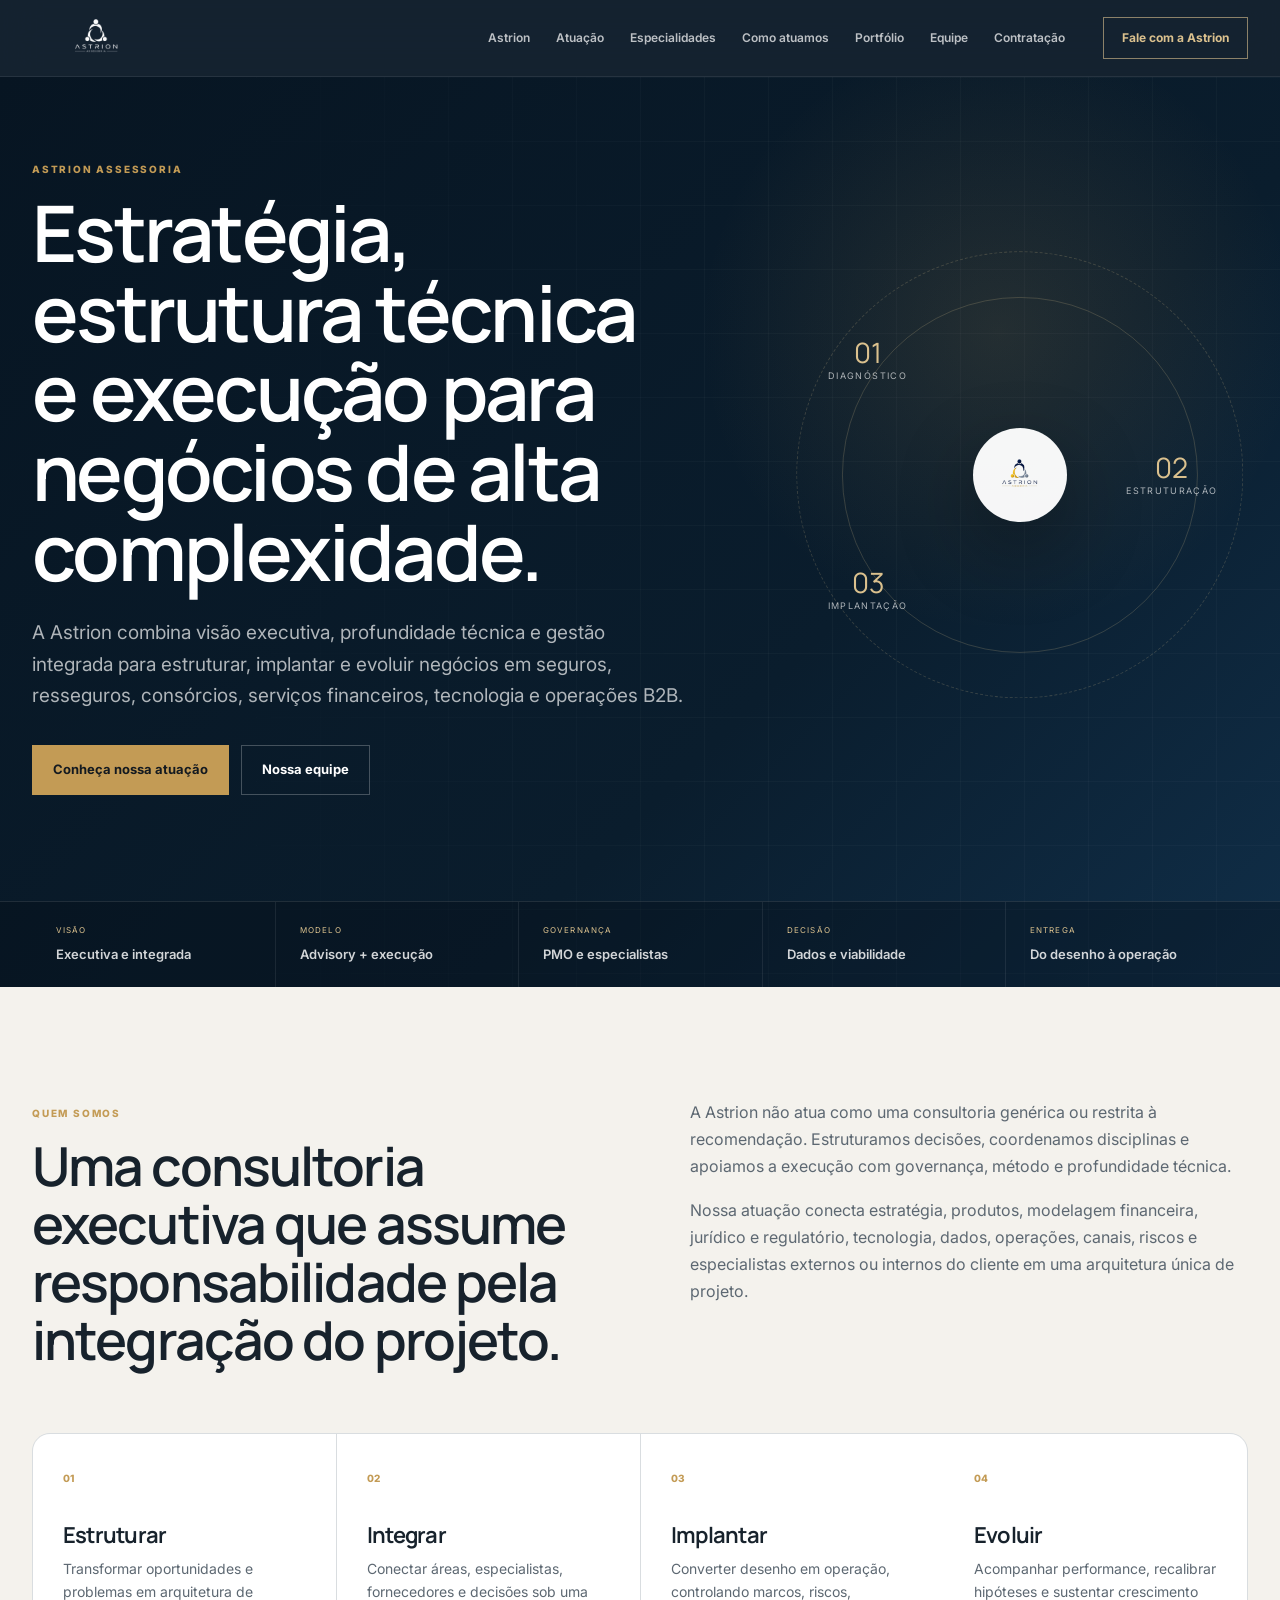
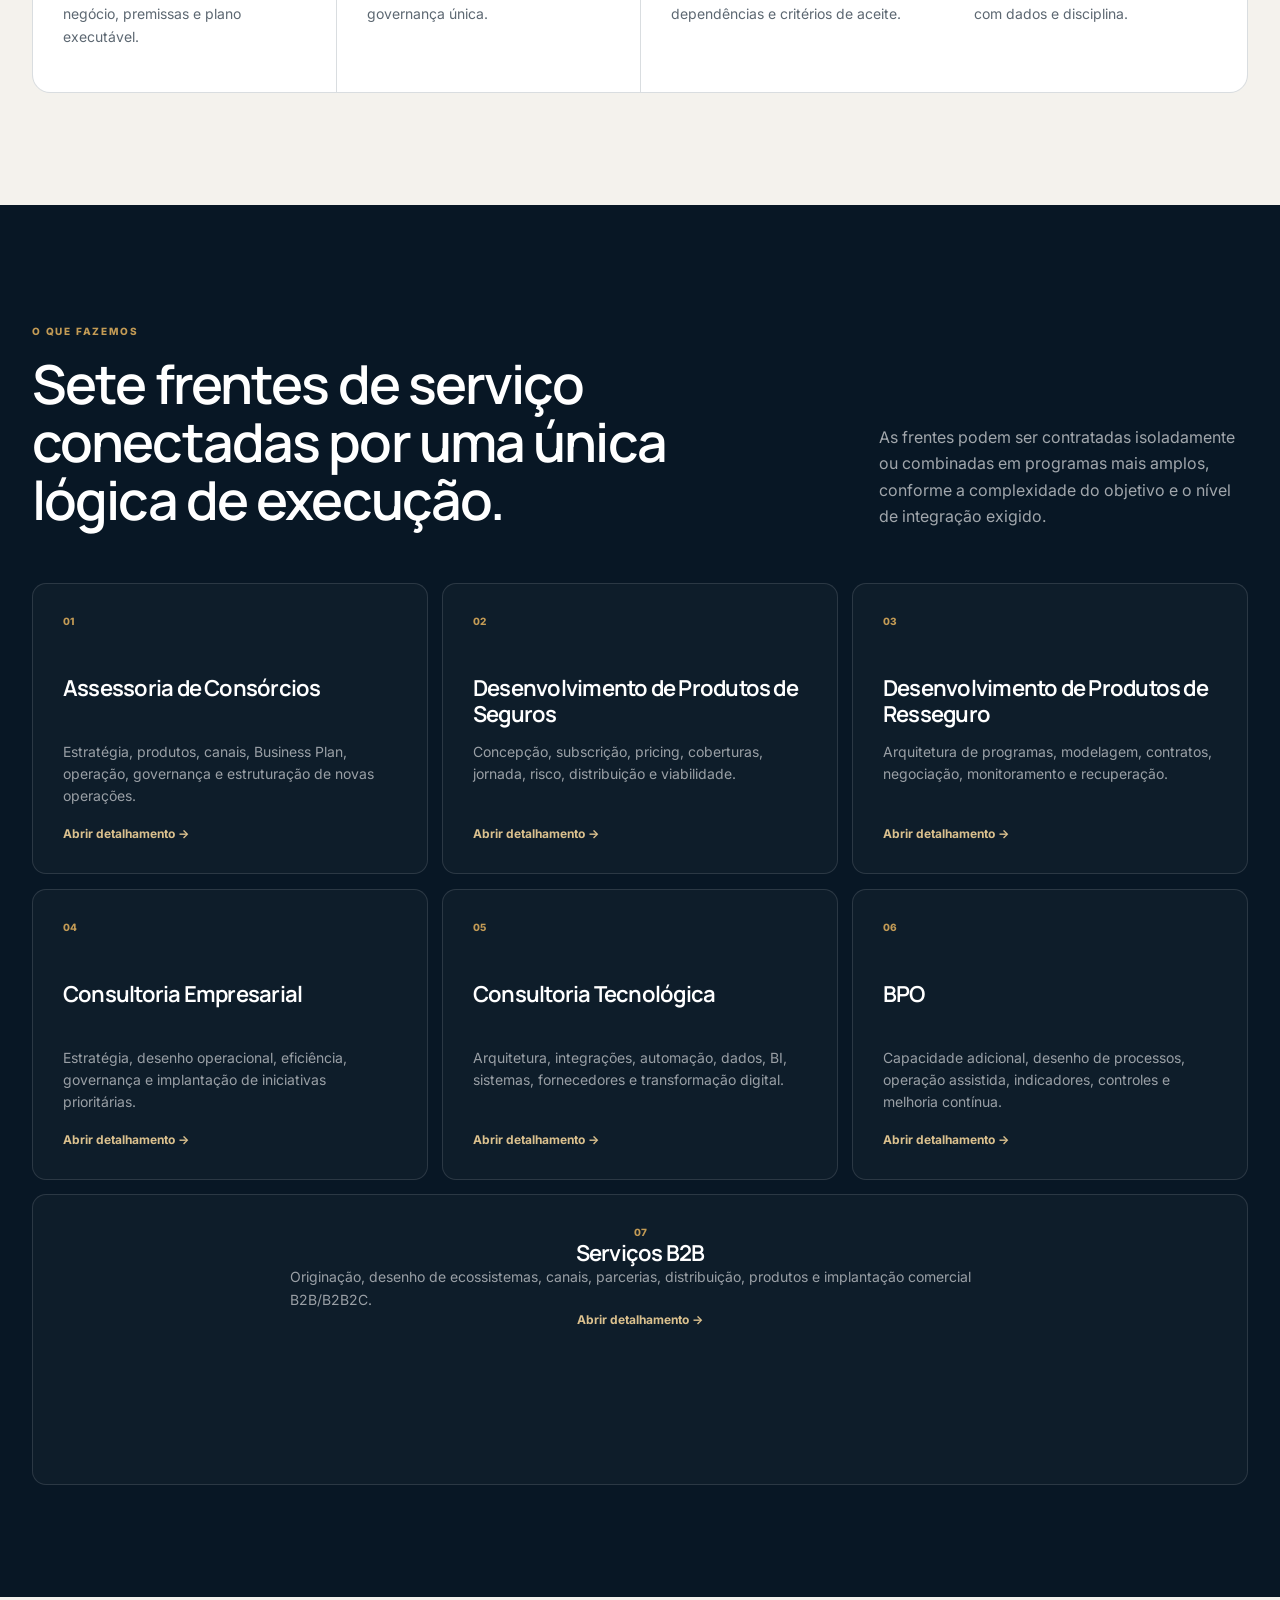
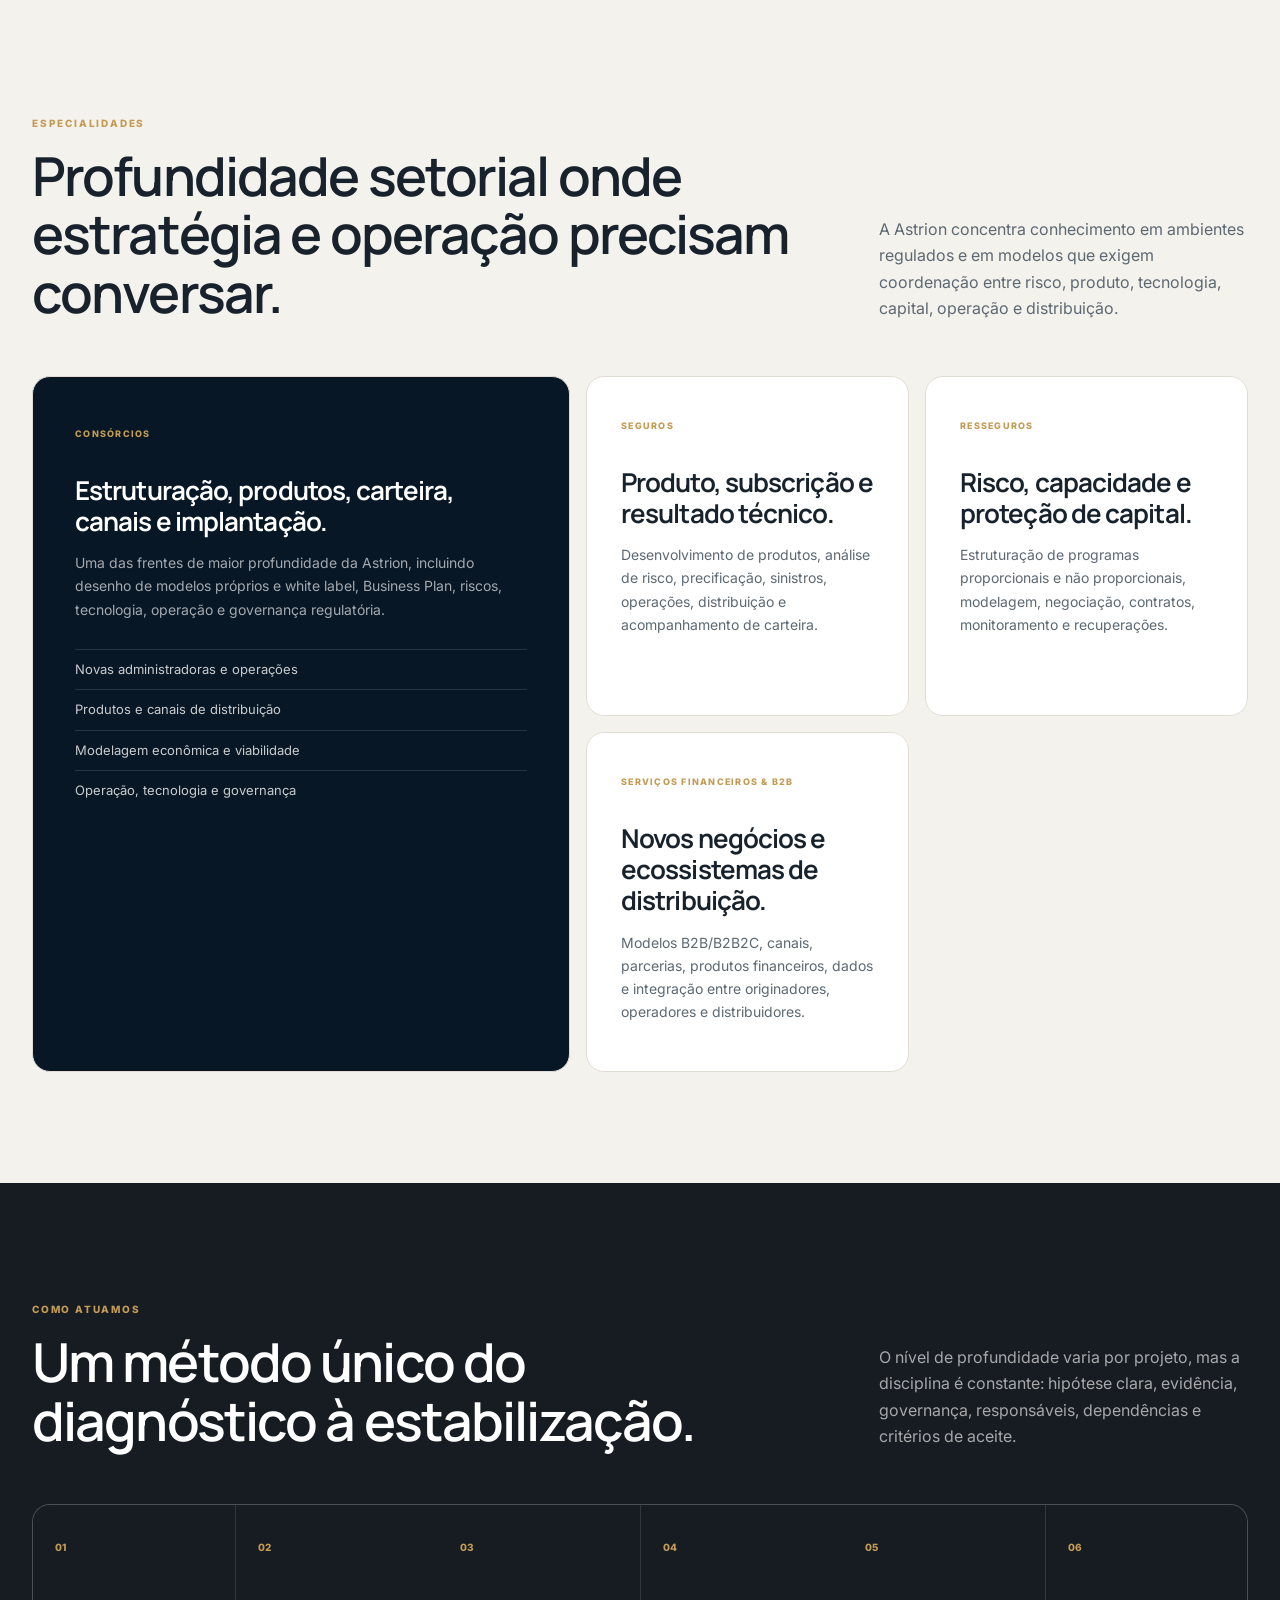
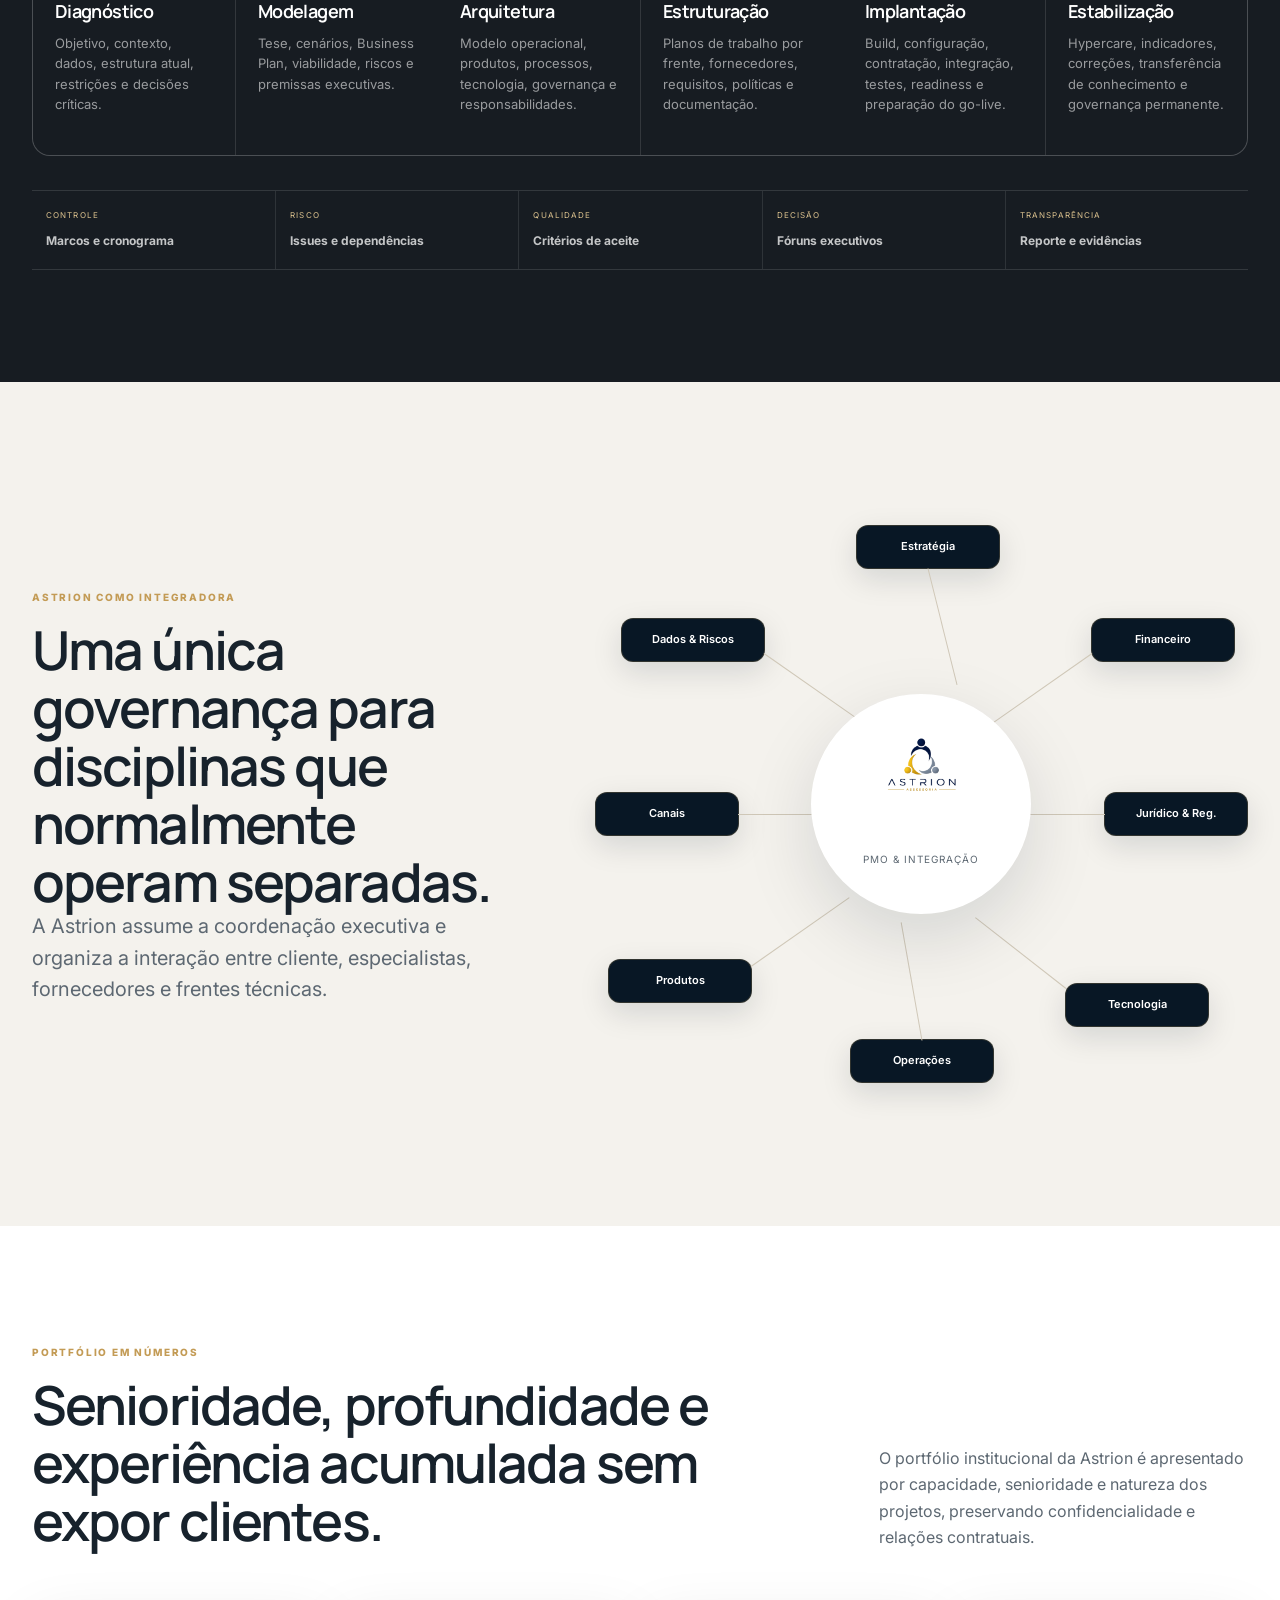
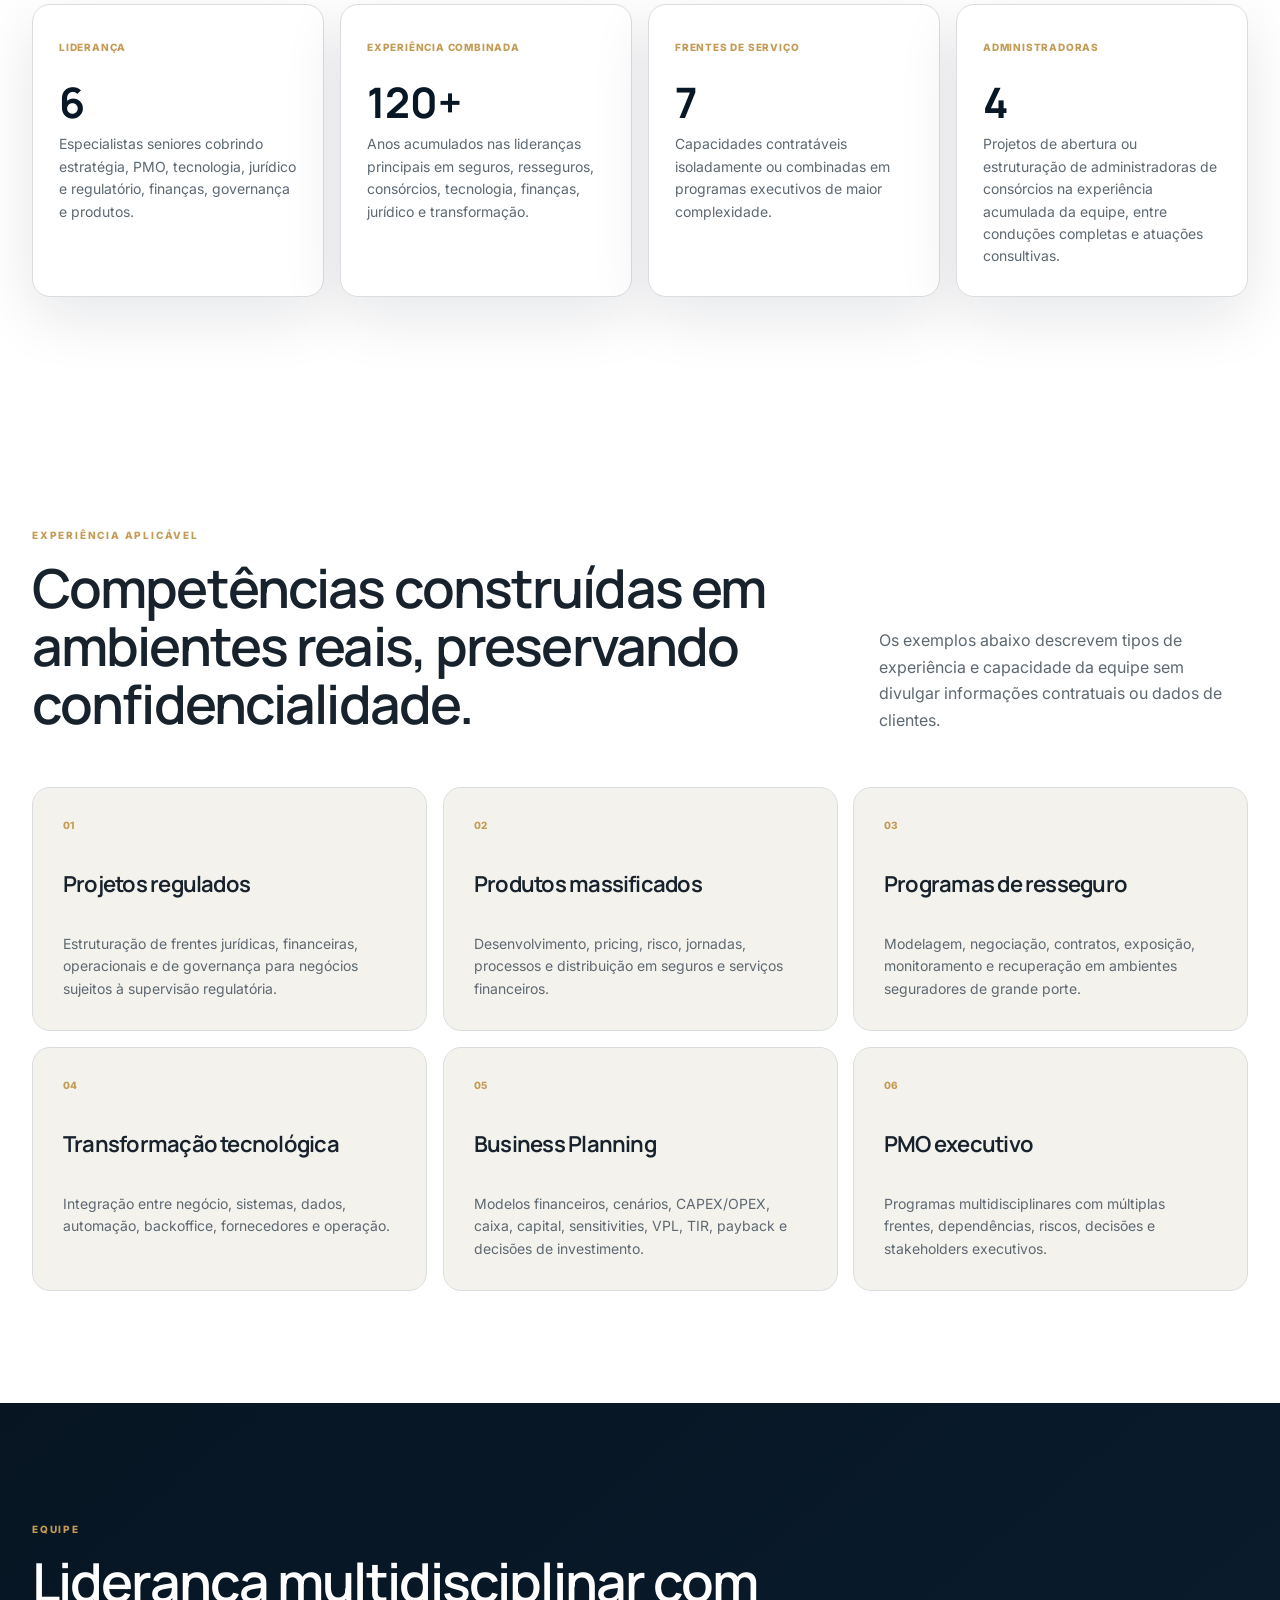
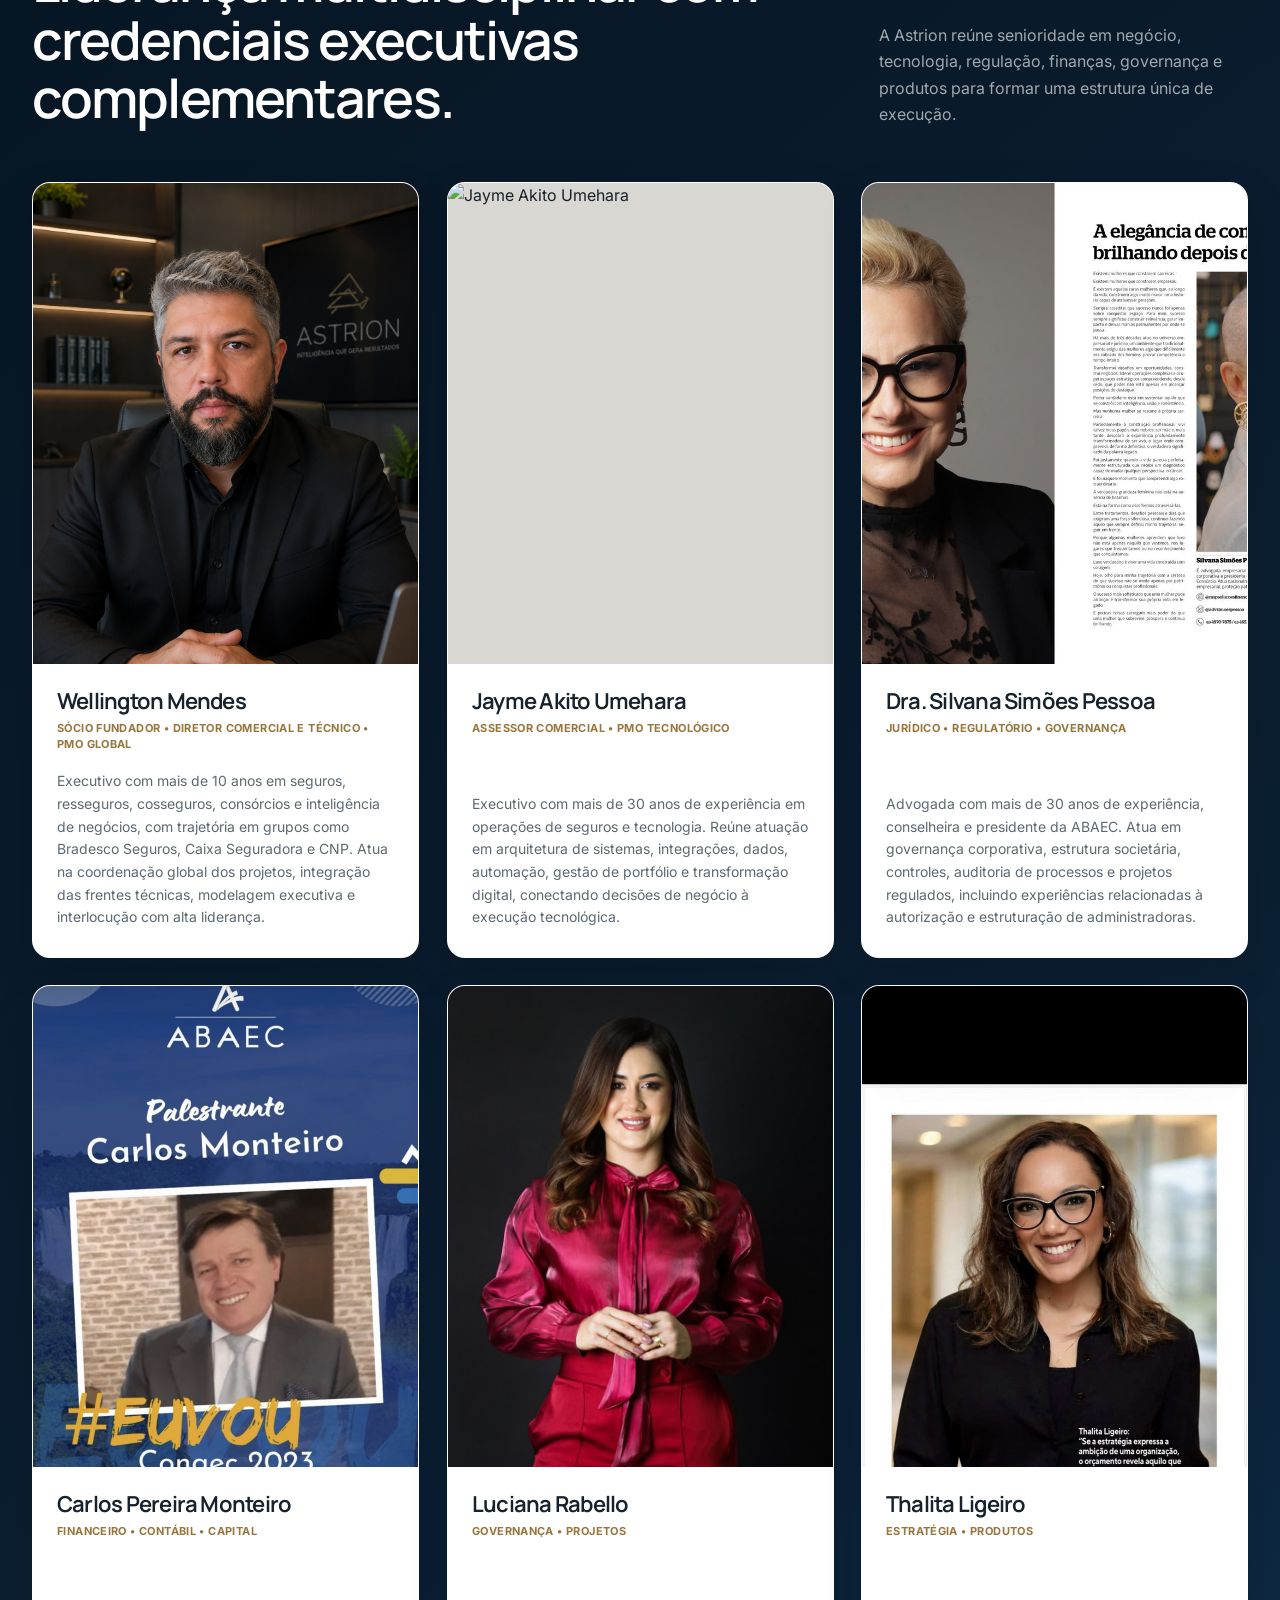
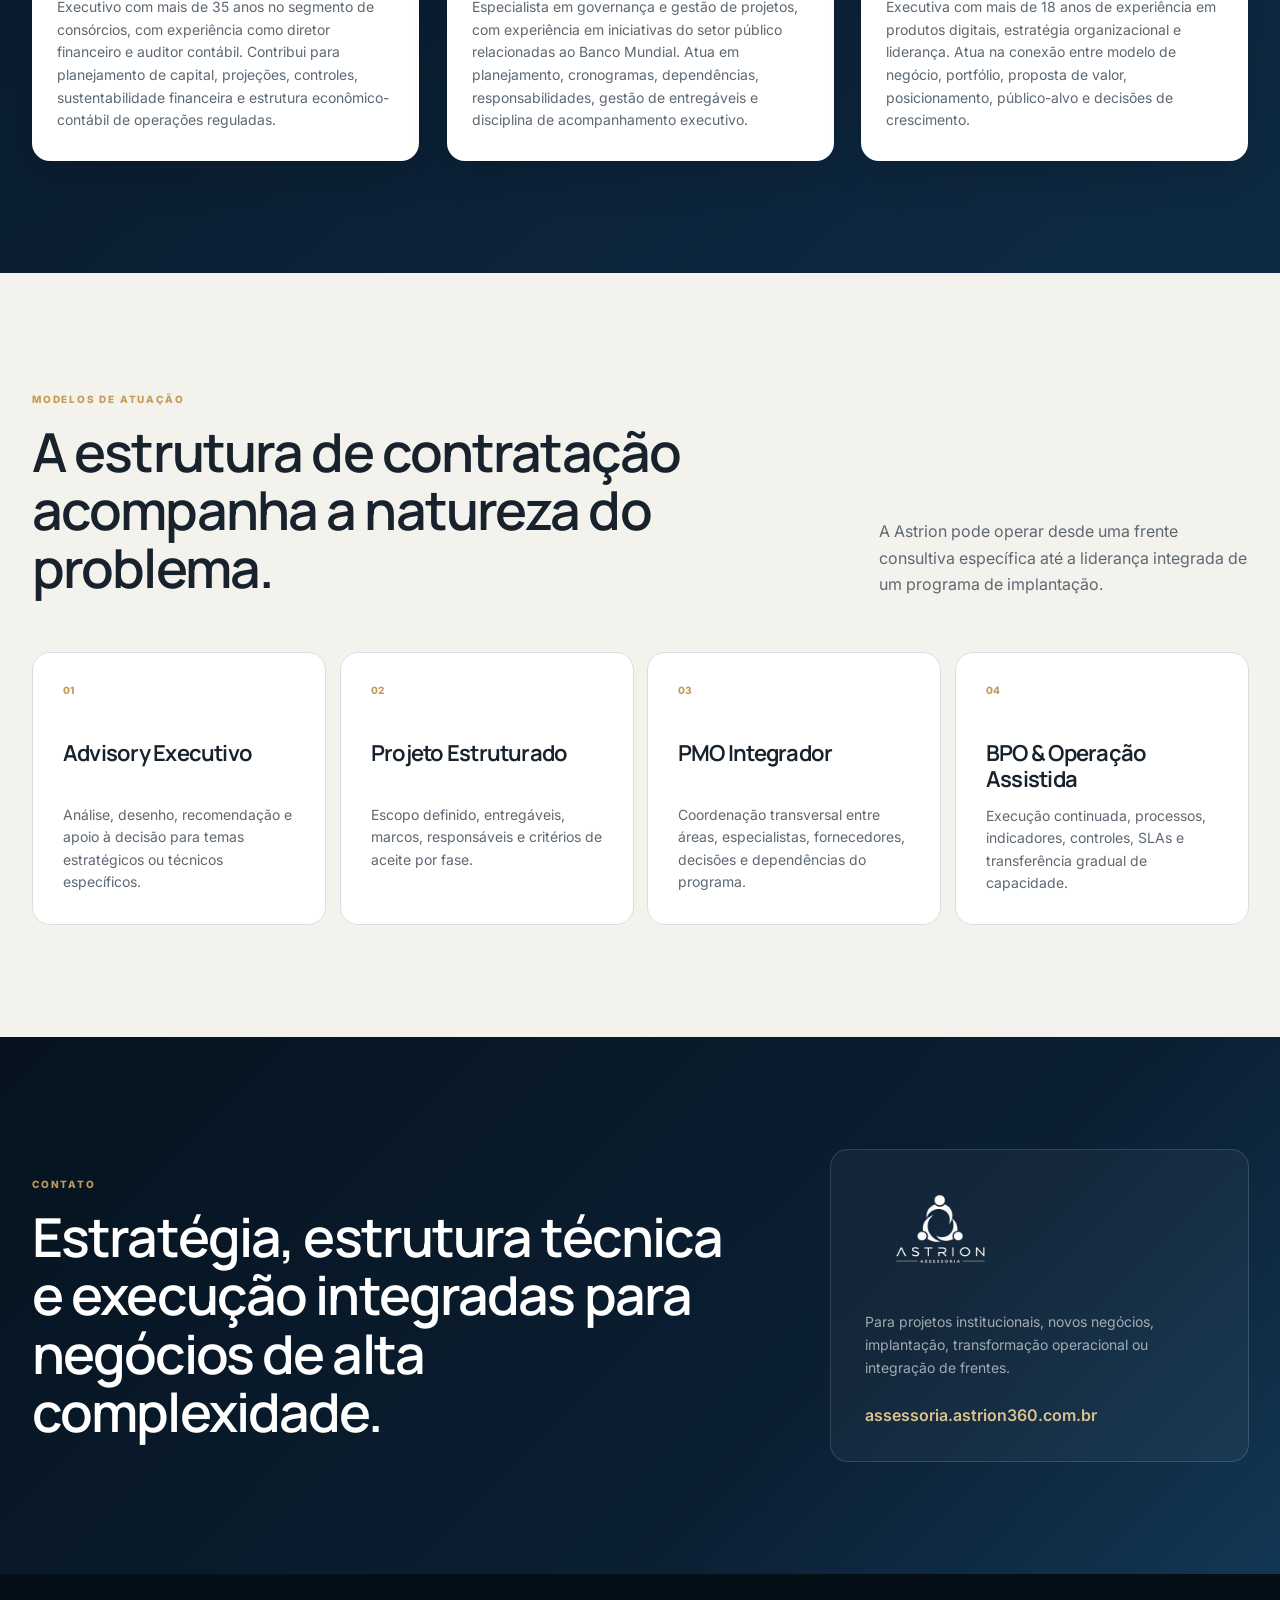
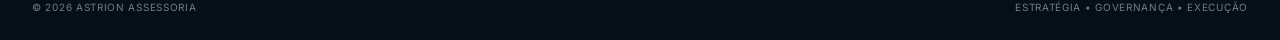
==== index.html @ 5b31972d "Publish Jayme portrait in leadership section" ====
<!DOCTYPE html>
<html lang="pt-BR">
<head>
  <meta charset="utf-8" />
  <meta name="viewport" content="width=device-width, initial-scale=1, viewport-fit=cover" />
  <meta name="theme-color" content="#081725" />
  <meta name="description" content="Astrion Assessoria — consultoria executiva e integradora de projetos complexos em seguros, resseguros, consórcios, tecnologia, BPO e negócios B2B." />
  <title>Astrion Assessoria | Estratégia, estrutura técnica e execução</title>
  <link rel="preconnect" href="https://fonts.googleapis.com" />
  <link rel="preconnect" href="https://fonts.gstatic.com" crossorigin />
  <link href="https://fonts.googleapis.com/css2?family=Inter:wght@400;500;600;700&family=Manrope:wght@500;600;700&display=swap" rel="stylesheet" />
  <link rel="stylesheet" href="styles.css" />
</head>
<body>
  <header class="site-header">
    <div class="container header-inner">
      <a class="brand" href="#inicio" aria-label="Astrion Assessoria — início">
        <img src="assets/astrion-logo.png" alt="Astrion Assessoria" />
      </a>
      <nav class="desktop-nav" aria-label="Navegação principal">
        <a href="#astrion">Astrion</a>
        <a href="#atuacao">Atuação</a>
        <a href="#especialidades">Especialidades</a>
        <a href="#metodo">Como atuamos</a>
        <a href="#portfolio">Portfólio</a>
        <a href="#equipe">Equipe</a>
        <a href="#contratacao">Contratação</a>
      </nav>
      <a class="header-cta" href="#contato">Fale com a Astrion</a>
      <details class="mobile-nav">
        <summary aria-label="Abrir menu"><span></span><span></span><span></span></summary>
        <div class="mobile-panel">
          <a href="#astrion">Astrion</a>
          <a href="#atuacao">Atuação</a>
          <a href="#especialidades">Especialidades</a>
          <a href="#metodo">Como atuamos</a>
          <a href="#portfolio">Portfólio</a>
          <a href="#equipe">Equipe</a>
          <a href="#contratacao">Contratação</a>
          <a class="mobile-cta" href="#contato">Fale com a Astrion</a>
        </div>
      </details>
    </div>
  </header>

  <main>
    <section class="hero" id="inicio">
      <div class="hero-grid container">
        <div class="hero-copy">
          <span class="eyebrow">ASTRION ASSESSORIA</span>
          <h1>Estratégia, estrutura técnica e execução para negócios de alta complexidade.</h1>
          <p>A Astrion combina visão executiva, profundidade técnica e gestão integrada para estruturar, implantar e evoluir negócios em seguros, resseguros, consórcios, serviços financeiros, tecnologia e operações B2B.</p>
          <div class="hero-actions">
            <a class="btn btn-gold" href="#atuacao">Conheça nossa atuação</a>
            <a class="btn btn-ghost" href="#equipe">Nossa equipe</a>
          </div>
        </div>
        <div class="hero-visual" aria-hidden="true">
          <div class="hero-emblem"><img src="assets/astrion-logo.png" alt="" /></div>
          <div class="hero-orbit orbit-1"></div>
          <div class="hero-orbit orbit-2"></div>
          <div class="hero-index idx-1"><span>01</span><small>Diagnóstico</small></div>
          <div class="hero-index idx-2"><span>02</span><small>Estruturação</small></div>
          <div class="hero-index idx-3"><span>03</span><small>Implantação</small></div>
        </div>
      </div>
      <div class="hero-capabilities">
        <div class="container capability-row">
          <div><small>VISÃO</small><strong>Executiva e integrada</strong></div>
          <div><small>MODELO</small><strong>Advisory + execução</strong></div>
          <div><small>GOVERNANÇA</small><strong>PMO e especialistas</strong></div>
          <div><small>DECISÃO</small><strong>Dados e viabilidade</strong></div>
          <div><small>ENTREGA</small><strong>Do desenho à operação</strong></div>
        </div>
      </div>
    </section>

    <section class="section section-light" id="astrion">
      <div class="container two-col intro-grid">
        <div class="section-title">
          <span class="eyebrow">QUEM SOMOS</span>
          <h2>Uma consultoria executiva que assume responsabilidade pela integração do projeto.</h2>
        </div>
        <div class="section-copy">
          <p class="lead">A Astrion não atua como uma consultoria genérica ou restrita à recomendação. Estruturamos decisões, coordenamos disciplinas e apoiamos a execução com governança, método e profundidade técnica.</p>
          <p>Nossa atuação conecta estratégia, produtos, modelagem financeira, jurídico e regulatório, tecnologia, dados, operações, canais, riscos e especialistas externos ou internos do cliente em uma arquitetura única de projeto.</p>
        </div>
      </div>
      <div class="container pillars">
        <article><span>01</span><h3>Estruturar</h3><p>Transformar oportunidades e problemas em arquitetura de negócio, premissas e plano executável.</p></article>
        <article><span>02</span><h3>Integrar</h3><p>Conectar áreas, especialistas, fornecedores e decisões sob uma governança única.</p></article>
        <article><span>03</span><h3>Implantar</h3><p>Converter desenho em operação, controlando marcos, riscos, dependências e critérios de aceite.</p></article>
        <article><span>04</span><h3>Evoluir</h3><p>Acompanhar performance, recalibrar hipóteses e sustentar crescimento com dados e disciplina.</p></article>
      </div>
    </section>

    <section class="section section-navy" id="atuacao">
      <div class="container section-heading inverse">
        <div><span class="eyebrow">O QUE FAZEMOS</span><h2>Sete frentes de serviço conectadas por uma única lógica de execução.</h2></div>
        <p>As frentes podem ser contratadas isoladamente ou combinadas em programas mais amplos, conforme a complexidade do objetivo e o nível de integração exigido.</p>
      </div>
      <div class="container services-grid">
        <a class="service-card" href="servicos/consorcios.html"><b>01</b><h3>Assessoria de Consórcios</h3><p>Estratégia, produtos, canais, Business Plan, operação, governança e estruturação de novas operações.</p><span class="learn-more">Abrir detalhamento →</span></a>
        <a class="service-card" href="servicos/seguros.html"><b>02</b><h3>Desenvolvimento de Produtos de Seguros</h3><p>Concepção, subscrição, pricing, coberturas, jornada, risco, distribuição e viabilidade.</p><span class="learn-more">Abrir detalhamento →</span></a>
        <a class="service-card" href="servicos/resseguros.html"><b>03</b><h3>Desenvolvimento de Produtos de Resseguro</h3><p>Arquitetura de programas, modelagem, contratos, negociação, monitoramento e recuperação.</p><span class="learn-more">Abrir detalhamento →</span></a>
        <a class="service-card" href="servicos/empresarial.html"><b>04</b><h3>Consultoria Empresarial</h3><p>Estratégia, desenho operacional, eficiência, governança e implantação de iniciativas prioritárias.</p><span class="learn-more">Abrir detalhamento →</span></a>
        <a class="service-card" href="servicos/tecnologia.html"><b>05</b><h3>Consultoria Tecnológica</h3><p>Arquitetura, integrações, automação, dados, BI, sistemas, fornecedores e transformação digital.</p><span class="learn-more">Abrir detalhamento →</span></a>
        <a class="service-card" href="servicos/bpo.html"><b>06</b><h3>BPO</h3><p>Capacidade adicional, desenho de processos, operação assistida, indicadores, controles e melhoria contínua.</p><span class="learn-more">Abrir detalhamento →</span></a>
        <a class="service-card service-wide" href="servicos/b2b.html"><b>07</b><h3>Serviços B2B</h3><p>Originação, desenho de ecossistemas, canais, parcerias, distribuição, produtos e implantação comercial B2B/B2B2C.</p><span class="learn-more">Abrir detalhamento →</span></a>
      </div>
    </section>

    <section class="section section-light" id="especialidades">
      <div class="container section-heading">
        <div><span class="eyebrow">ESPECIALIDADES</span><h2>Profundidade setorial onde estratégia e operação precisam conversar.</h2></div>
        <p>A Astrion concentra conhecimento em ambientes regulados e em modelos que exigem coordenação entre risco, produto, tecnologia, capital, operação e distribuição.</p>
      </div>
      <div class="container expertise-grid">
        <article class="expertise-card featured"><span>CONSÓRCIOS</span><h3>Estruturação, produtos, carteira, canais e implantação.</h3><p>Uma das frentes de maior profundidade da Astrion, incluindo desenho de modelos próprios e white label, Business Plan, riscos, tecnologia, operação e governança regulatória.</p><ul><li>Novas administradoras e operações</li><li>Produtos e canais de distribuição</li><li>Modelagem econômica e viabilidade</li><li>Operação, tecnologia e governança</li></ul></article>
        <article class="expertise-card"><span>SEGUROS</span><h3>Produto, subscrição e resultado técnico.</h3><p>Desenvolvimento de produtos, análise de risco, precificação, sinistros, operações, distribuição e acompanhamento de carteira.</p></article>
        <article class="expertise-card"><span>RESSEGUROS</span><h3>Risco, capacidade e proteção de capital.</h3><p>Estruturação de programas proporcionais e não proporcionais, modelagem, negociação, contratos, monitoramento e recuperações.</p></article>
        <article class="expertise-card"><span>SERVIÇOS FINANCEIROS & B2B</span><h3>Novos negócios e ecossistemas de distribuição.</h3><p>Modelos B2B/B2B2C, canais, parcerias, produtos financeiros, dados e integração entre originadores, operadores e distribuidores.</p></article>
      </div>
    </section>

    <section class="section section-graphite" id="metodo">
      <div class="container section-heading inverse">
        <div><span class="eyebrow">COMO ATUAMOS</span><h2>Um método único do diagnóstico à estabilização.</h2></div>
        <p>O nível de profundidade varia por projeto, mas a disciplina é constante: hipótese clara, evidência, governança, responsáveis, dependências e critérios de aceite.</p>
      </div>
      <div class="container method-track">
        <article><b>01</b><h3>Diagnóstico</h3><p>Objetivo, contexto, dados, estrutura atual, restrições e decisões críticas.</p></article>
        <article><b>02</b><h3>Modelagem</h3><p>Tese, cenários, Business Plan, viabilidade, riscos e premissas executivas.</p></article>
        <article><b>03</b><h3>Arquitetura</h3><p>Modelo operacional, produtos, processos, tecnologia, governança e responsabilidades.</p></article>
        <article><b>04</b><h3>Estruturação</h3><p>Planos de trabalho por frente, fornecedores, requisitos, políticas e documentação.</p></article>
        <article><b>05</b><h3>Implantação</h3><p>Build, configuração, contratação, integração, testes, readiness e preparação do go-live.</p></article>
        <article><b>06</b><h3>Estabilização</h3><p>Hypercare, indicadores, correções, transferência de conhecimento e governança permanente.</p></article>
      </div>
      <div class="container governance-bar">
        <div><small>CONTROLE</small><strong>Marcos e cronograma</strong></div>
        <div><small>RISCO</small><strong>Issues e dependências</strong></div>
        <div><small>QUALIDADE</small><strong>Critérios de aceite</strong></div>
        <div><small>DECISÃO</small><strong>Fóruns executivos</strong></div>
        <div><small>TRANSPARÊNCIA</small><strong>Reporte e evidências</strong></div>
      </div>
    </section>

    <section class="section section-light integrator-section">
      <div class="container integrator-grid">
        <div class="section-title"><span class="eyebrow">ASTRION COMO INTEGRADORA</span><h2>Uma única governança para disciplinas que normalmente operam separadas.</h2><p class="lead">A Astrion assume a coordenação executiva e organiza a interação entre cliente, especialistas, fornecedores e frentes técnicas.</p></div>
        <div class="integrator-diagram" aria-label="Modelo de integração Astrion">
          <div class="core"><img src="assets/astrion-logo.png" alt="Astrion" /><span>PMO & integração</span></div>
          <div class="node n1">Estratégia</div><div class="node n2">Financeiro</div><div class="node n3">Jurídico & Reg.</div><div class="node n4">Tecnologia</div><div class="node n5">Operações</div><div class="node n6">Produtos</div><div class="node n7">Canais</div><div class="node n8">Dados & Riscos</div>
        </div>
      </div>
    </section>

    <section class="section section-white" id="portfolio">
      <div class="container section-heading">
        <div><span class="eyebrow">PORTFÓLIO EM NÚMEROS</span><h2>Senioridade, profundidade e experiência acumulada sem expor clientes.</h2></div>
        <p>O portfólio institucional da Astrion é apresentado por capacidade, senioridade e natureza dos projetos, preservando confidencialidade e relações contratuais.</p>
      </div>
      <div class="container portfolio-grid">
        <article class="portfolio-card"><b>LIDERANÇA</b><strong>6</strong><p>Especialistas seniores cobrindo estratégia, PMO, tecnologia, jurídico e regulatório, finanças, governança e produtos.</p></article>
        <article class="portfolio-card"><b>EXPERIÊNCIA COMBINADA</b><strong>120+</strong><p>Anos acumulados nas lideranças principais em seguros, resseguros, consórcios, tecnologia, finanças, jurídico e transformação.</p></article>
        <article class="portfolio-card"><b>FRENTES DE SERVIÇO</b><strong>7</strong><p>Capacidades contratáveis isoladamente ou combinadas em programas executivos de maior complexidade.</p></article>
        <article class="portfolio-card"><b>ADMINISTRADORAS</b><strong>4</strong><p>Projetos de abertura ou estruturação de administradoras de consórcios na experiência acumulada da equipe, entre conduções completas e atuações consultivas.</p></article>
      </div>
    </section>

    <section class="section section-white" id="referencias">
      <div class="container section-heading">
        <div><span class="eyebrow">EXPERIÊNCIA APLICÁVEL</span><h2>Competências construídas em ambientes reais, preservando confidencialidade.</h2></div>
        <p>Os exemplos abaixo descrevem tipos de experiência e capacidade da equipe sem divulgar informações contratuais ou dados de clientes.</p>
      </div>
      <div class="container references-grid">
        <article><span>01</span><h3>Projetos regulados</h3><p>Estruturação de frentes jurídicas, financeiras, operacionais e de governança para negócios sujeitos à supervisão regulatória.</p></article>
        <article><span>02</span><h3>Produtos massificados</h3><p>Desenvolvimento, pricing, risco, jornadas, processos e distribuição em seguros e serviços financeiros.</p></article>
        <article><span>03</span><h3>Programas de resseguro</h3><p>Modelagem, negociação, contratos, exposição, monitoramento e recuperação em ambientes seguradores de grande porte.</p></article>
        <article><span>04</span><h3>Transformação tecnológica</h3><p>Integração entre negócio, sistemas, dados, automação, backoffice, fornecedores e operação.</p></article>
        <article><span>05</span><h3>Business Planning</h3><p>Modelos financeiros, cenários, CAPEX/OPEX, caixa, capital, sensitivities, VPL, TIR, payback e decisões de investimento.</p></article>
        <article><span>06</span><h3>PMO executivo</h3><p>Programas multidisciplinares com múltiplas frentes, dependências, riscos, decisões e stakeholders executivos.</p></article>
      </div>
    </section>

    <section class="section section-navy team-section" id="equipe">
      <div class="container section-heading inverse">
        <div><span class="eyebrow">EQUIPE</span><h2>Liderança multidisciplinar com credenciais executivas complementares.</h2></div>
        <p>A Astrion reúne senioridade em negócio, tecnologia, regulação, finanças, governança e produtos para formar uma estrutura única de execução.</p>
      </div>
      <div class="container team-grid">
        <article class="person-card"><div class="portrait portrait-wellington"><img src="assets/wellington.png" alt="Wellington Mendes" /></div><div class="person-copy"><h3>Wellington Mendes</h3><p class="role">Sócio Fundador • Diretor Comercial e Técnico • PMO Global</p><p>Executivo com mais de 10 anos em seguros, resseguros, cosseguros, consórcios e inteligência de negócios, com trajetória em grupos como Bradesco Seguros, Caixa Seguradora e CNP. Atua na coordenação global dos projetos, integração das frentes técnicas, modelagem executiva e interlocução com alta liderança.</p></div></article>
        <article class="person-card"><div class="portrait portrait-jayme"><img src="assets/jayme-team.jpg" alt="Jayme Akito Umehara" /></div><div class="person-copy"><h3>Jayme Akito Umehara</h3><p class="role">Assessor Comercial • PMO Tecnológico</p><p>Executivo com mais de 30 anos de experiência em operações de seguros e tecnologia. Reúne atuação em arquitetura de sistemas, integrações, dados, automação, gestão de portfólio e transformação digital, conectando decisões de negócio à execução tecnológica.</p></div></article>
        <article class="person-card"><div class="portrait"><img src="assets/silvana.png" alt="Dra. Silvana Simões Pessoa" /></div><div class="person-copy"><h3>Dra. Silvana Simões Pessoa</h3><p class="role">Jurídico • Regulatório • Governança</p><p>Advogada com mais de 30 anos de experiência, conselheira e presidente da ABAEC. Atua em governança corporativa, estrutura societária, controles, auditoria de processos e projetos regulados, incluindo experiências relacionadas à autorização e estruturação de administradoras.</p></div></article>
        <article class="person-card"><div class="portrait"><img src="assets/carlos.png" alt="Carlos Pereira Monteiro" /></div><div class="person-copy"><h3>Carlos Pereira Monteiro</h3><p class="role">Financeiro • Contábil • Capital</p><p>Executivo com mais de 35 anos no segmento de consórcios, com experiência como diretor financeiro e auditor contábil. Contribui para planejamento de capital, projeções, controles, sustentabilidade financeira e estrutura econômico-contábil de operações reguladas.</p></div></article>
        <article class="person-card"><div class="portrait"><img src="assets/luciana.png" alt="Luciana Rabello" /></div><div class="person-copy"><h3>Luciana Rabello</h3><p class="role">Governança • Projetos</p><p>Especialista em governança e gestão de projetos, com experiência em iniciativas do setor público relacionadas ao Banco Mundial. Atua em planejamento, cronogramas, dependências, responsabilidades, gestão de entregáveis e disciplina de acompanhamento executivo.</p></div></article>
        <article class="person-card"><div class="portrait"><img src="assets/thalita.png" alt="Thalita Ligeiro" /></div><div class="person-copy"><h3>Thalita Ligeiro</h3><p class="role">Estratégia • Produtos</p><p>Executiva com mais de 18 anos de experiência em produtos digitais, estratégia organizacional e liderança. Atua na conexão entre modelo de negócio, portfólio, proposta de valor, posicionamento, público-alvo e decisões de crescimento.</p></div></article>
      </div>
    </section>

    <section class="section section-light" id="contratacao">
      <div class="container section-heading">
        <div><span class="eyebrow">MODELOS DE ATUAÇÃO</span><h2>A estrutura de contratação acompanha a natureza do problema.</h2></div>
        <p>A Astrion pode operar desde uma frente consultiva específica até a liderança integrada de um programa de implantação.</p>
      </div>
      <div class="container engagement-grid">
        <article><span>01</span><h3>Advisory Executivo</h3><p>Análise, desenho, recomendação e apoio à decisão para temas estratégicos ou técnicos específicos.</p></article>
        <article><span>02</span><h3>Projeto Estruturado</h3><p>Escopo definido, entregáveis, marcos, responsáveis e critérios de aceite por fase.</p></article>
        <article><span>03</span><h3>PMO Integrador</h3><p>Coordenação transversal entre áreas, especialistas, fornecedores, decisões e dependências do programa.</p></article>
        <article><span>04</span><h3>BPO & Operação Assistida</h3><p>Execução continuada, processos, indicadores, controles, SLAs e transferência gradual de capacidade.</p></article>
      </div>
    </section>

    <section class="contact-section" id="contato">
      <div class="container contact-grid">
        <div><span class="eyebrow">CONTATO</span><h2>Estratégia, estrutura técnica e execução integradas para negócios de alta complexidade.</h2></div>
        <div class="contact-card">
          <img src="assets/astrion-logo.png" alt="Astrion Assessoria" />
          <p>Para projetos institucionais, novos negócios, implantação, transformação operacional ou integração de frentes.</p>
          <a href="https://assessoria.astrion360.com.br/">assessoria.astrion360.com.br</a>
        </div>
      </div>
    </section>
  </main>

  <footer class="site-footer">
    <div class="container footer-inner"><span>© 2026 Astrion Assessoria</span><span>Estratégia • Governança • Execução</span></div>
  </footer>
</body>
</html>
---- styles.css ----
:root{
  --navy:#081725;
  --navy-2:#0e2941;
  --graphite:#171c22;
  --ink:#17222c;
  --slate:#5d6872;
  --muted:#87919a;
  --paper:#f4f2ed;
  --white:#fff;
  --line:#d9dde0;
  --gold:#c39b55;
  --gold-soft:#dbc18e;
  --gold-pale:#efe5d2;
  --shadow:0 24px 70px rgba(8,23,37,.13);
  --shadow-hover:0 28px 70px rgba(8,23,37,.18);
  --radius-sm:14px;
  --radius-md:18px;
  --radius-lg:24px;
  --ease:cubic-bezier(.22,.61,.36,1);
  --max:1240px;
}
*{box-sizing:border-box}
html{scroll-behavior:smooth}
body{margin:0;background:var(--paper);color:var(--ink);font-family:Inter,Arial,sans-serif;font-size:16px;line-height:1.5;-webkit-font-smoothing:antialiased}
img{display:block;max-width:100%}
a{color:inherit;text-decoration:none}
summary,a{-webkit-tap-highlight-color:transparent}
.container{width:min(var(--max),calc(100% - 64px));margin:0 auto}
.section-title,.section-copy,.section-heading>div,.section-heading>p{min-width:0}
.section-heading h2,.section-title h2{max-width:900px}
.section-heading>p{max-width:520px;justify-self:end}
.site-header{position:sticky;top:0;z-index:50;background:rgba(8,23,37,.95);backdrop-filter:blur(18px);border-bottom:1px solid rgba(255,255,255,.08)}
.header-inner{height:76px;display:flex;align-items:center;gap:28px}
.brand{width:128px;flex:0 0 auto}.brand img{width:100%;height:48px;object-fit:contain;filter:brightness(0) invert(1)}
.desktop-nav{display:flex;gap:26px;margin-left:auto}.desktop-nav a{font-size:12px;font-weight:600;color:rgba(255,255,255,.72);transition:.2s}.desktop-nav a:hover{color:#fff}
.header-cta{margin-left:10px;padding:11px 18px;border:1px solid rgba(219,193,142,.6);color:var(--gold-soft);font-size:12px;font-weight:700}
.mobile-nav{display:none;margin-left:auto;position:relative}.mobile-nav summary{list-style:none;width:44px;height:44px;display:grid;place-content:center;gap:5px;cursor:pointer}.mobile-nav summary::-webkit-details-marker{display:none}.mobile-nav summary span{width:22px;height:2px;background:#fff}.mobile-panel{position:absolute;right:0;top:52px;width:min(330px,86vw);padding:18px;background:var(--navy);border:1px solid rgba(255,255,255,.1);box-shadow:var(--shadow);display:grid}.mobile-panel a{padding:13px 8px;color:rgba(255,255,255,.8);font-size:14px;border-bottom:1px solid rgba(255,255,255,.08)}.mobile-panel .mobile-cta{margin-top:10px;border:1px solid var(--gold);color:var(--gold-soft);text-align:center}
.eyebrow{display:inline-block;margin-bottom:16px;color:var(--gold);font-size:10px;font-weight:800;letter-spacing:.18em;text-transform:uppercase}
h1,h2,h3,p{margin-top:0}h1,h2,h3{font-family:Manrope,Inter,sans-serif;letter-spacing:-.035em}h1{font-size:clamp(48px,6.1vw,88px);line-height:1.02;font-weight:600;margin-bottom:26px}h2{font-size:clamp(36px,4.2vw,58px);line-height:1.08;font-weight:600;margin-bottom:0}h3{font-size:22px;line-height:1.2;font-weight:650}.lead{font-size:20px;line-height:1.58;color:var(--slate)}
.hero{position:relative;overflow:hidden;background:radial-gradient(circle at 78% 28%,rgba(195,155,85,.14),transparent 25%),linear-gradient(135deg,#071522,#0a1d2d 63%,#102e48);color:#fff}.hero::before{content:"";position:absolute;inset:0;background-image:linear-gradient(rgba(255,255,255,.028) 1px,transparent 1px),linear-gradient(90deg,rgba(255,255,255,.028) 1px,transparent 1px);background-size:64px 64px;mask-image:linear-gradient(90deg,transparent 12%,#000 55%,#000)}.hero-grid{position:relative;z-index:2;min-height:calc(100svh - 76px);display:grid;grid-template-columns:1.18fr .82fr;gap:8vw;align-items:center;padding-top:72px;padding-bottom:100px}.hero-copy>p{max-width:760px;font-size:19px;line-height:1.65;color:rgba(255,255,255,.68)}.hero-actions{display:flex;gap:12px;flex-wrap:wrap;margin-top:34px}.btn{padding:14px 20px;font-size:13px;font-weight:700;border:1px solid transparent;transition:.2s}.btn-gold{background:var(--gold);color:#141a20}.btn-gold:hover{background:#d1ac67}.btn-ghost{border-color:rgba(255,255,255,.24);color:#fff}.btn-ghost:hover{border-color:rgba(255,255,255,.6)}
.hero-visual{position:relative;min-height:540px;display:grid;place-items:center;isolation:isolate}
.hero-emblem{position:relative;z-index:3;width:min(300px,62%);aspect-ratio:1;border-radius:50%;display:grid;place-items:center;background:rgba(255,255,255,.96);box-shadow:0 28px 80px rgba(0,0,0,.32)}
.hero-emblem img{width:63%}
.hero-orbit{position:absolute;left:50%;top:50%;translate:-50% -50%;border:1px solid rgba(219,193,142,.2);border-radius:50%;pointer-events:none}
.orbit-1{width:min(410px,78%);aspect-ratio:1}
.orbit-2{width:min(520px,98%);aspect-ratio:1;border-style:dashed}
.hero-index{--x:18%;--y:23%;position:absolute;z-index:4;left:var(--x);top:var(--y);translate:-50% -50%;width:150px;display:grid;justify-items:center;gap:5px;text-align:center;color:rgba(255,255,255,.66)}
.hero-index span{font-family:Manrope;font-size:28px;line-height:1;color:var(--gold-soft)}
.hero-index small{display:block;font-size:9px;line-height:1.2;letter-spacing:.15em;text-transform:uppercase;white-space:nowrap}
.idx-2{--x:84%;--y:50%}
.idx-3{--x:27%;--y:80%}.hero-capabilities{position:relative;z-index:3;border-top:1px solid rgba(255,255,255,.1);background:rgba(4,13,21,.34)}.capability-row{display:grid;grid-template-columns:repeat(5,1fr)}.capability-row div{padding:22px 24px;border-left:1px solid rgba(255,255,255,.08)}.capability-row div:first-child{border-left:none}.capability-row small{display:block;margin-bottom:5px;font-size:8px;letter-spacing:.14em;color:var(--gold-soft)}.capability-row strong{font-size:13px;font-weight:600;color:rgba(255,255,255,.82)}
.section{padding:112px 0}.section-light{background:var(--paper)}.section-white{background:#fff}.section-navy{background:var(--navy);color:#fff}.section-graphite{background:var(--graphite);color:#fff}.two-col{display:grid;grid-template-columns:1fr 1fr;gap:100px}.intro-grid{align-items:start}.section-copy p{color:var(--slate);font-size:16px;line-height:1.7}.pillars{display:grid;grid-template-columns:repeat(4,1fr);grid-auto-rows:1fr;gap:1px;margin-top:64px;background:var(--line);border:1px solid var(--line);border-radius:var(--radius-md);overflow:hidden}.pillars article{background:#fff;padding:30px;min-height:220px;height:100%}.pillars span,.service-card b,.method-track b,.references-grid span,.engagement-grid span{font-size:10px;color:var(--gold);font-weight:800}.pillars h3{margin:34px 0 10px}.pillars p{font-size:14px;color:var(--slate);line-height:1.6}.section-heading{display:grid;grid-template-columns:minmax(0,1.35fr) minmax(300px,.65fr);gap:80px;align-items:end;margin-bottom:54px}.section-heading>p{margin:0;color:var(--slate);line-height:1.65}.section-heading.inverse h2{color:#fff}.section-heading.inverse>p{color:rgba(255,255,255,.62)}
.services-grid{display:grid;grid-template-columns:repeat(3,1fr);grid-auto-rows:1fr;gap:14px;align-items:stretch}.service-card{min-height:240px;height:100%;padding:30px;border:1px solid rgba(255,255,255,.12);background:rgba(255,255,255,.028);border-radius:var(--radius-sm)}.service-card h3{margin:46px 0 12px;color:#fff}.service-card p{margin:0;color:rgba(255,255,255,.58);font-size:14px;line-height:1.58}.service-wide{grid-column:span 3;min-height:auto;display:grid;grid-template-columns:70px .5fr 1fr;align-items:center}.service-wide h3{margin:0}.service-wide p{max-width:700px}
.expertise-grid{display:grid;grid-template-columns:1.25fr .75fr .75fr;grid-template-rows:1fr 1fr;gap:16px;align-items:stretch}.expertise-card{padding:34px;background:#fff;border:1px solid #e0ddd6;min-height:260px;height:100%;border-radius:var(--radius-md)}.expertise-card.featured{grid-row:span 2;background:var(--navy);color:#fff;padding:42px}.expertise-card>span{font-size:9px;font-weight:800;letter-spacing:.14em;color:var(--gold)}.expertise-card h3{font-size:26px;margin:32px 0 14px}.expertise-card p{font-size:14px;line-height:1.65;color:var(--slate)}.expertise-card.featured p{color:rgba(255,255,255,.63)}.expertise-card ul{list-style:none;padding:0;margin:28px 0 0}.expertise-card li{padding:10px 0;border-top:1px solid rgba(255,255,255,.12);font-size:13px;color:rgba(255,255,255,.78)}
.method-track{display:grid;grid-template-columns:repeat(6,1fr);grid-auto-rows:1fr;gap:1px;background:rgba(255,255,255,.12);border:1px solid rgba(255,255,255,.12);border-radius:var(--radius-md);overflow:hidden}.method-track article{padding:28px 22px;background:var(--graphite);min-height:245px;height:100%}.method-track h3{margin:44px 0 10px;color:#fff;font-size:18px}.method-track p{font-size:13px;line-height:1.58;color:rgba(255,255,255,.56)}.governance-bar{margin-top:34px;display:grid;grid-template-columns:repeat(5,1fr);border-top:1px solid rgba(255,255,255,.12);border-bottom:1px solid rgba(255,255,255,.12)}.governance-bar div{padding:18px 14px;border-left:1px solid rgba(255,255,255,.1)}.governance-bar div:first-child{border-left:none}.governance-bar small{display:block;font-size:8px;letter-spacing:.14em;color:var(--gold-soft);margin-bottom:6px}.governance-bar strong{font-size:12px;color:rgba(255,255,255,.75)}
.integrator-grid{display:grid;grid-template-columns:.85fr 1.15fr;gap:80px;align-items:center}.integrator-diagram{position:relative;min-height:620px;display:grid;place-items:center}.core{position:relative;z-index:3;width:220px;height:220px;border-radius:50%;background:#fff;box-shadow:var(--shadow);display:grid;place-items:center;text-align:center}.core img{width:115px}.core span{margin-top:-38px;font-size:10px;letter-spacing:.1em;text-transform:uppercase;color:var(--slate)}.node{position:absolute;width:144px;min-height:44px;padding:12px 14px;background:var(--navy);color:#fff;text-align:center;display:grid;place-items:center;font-size:11px;line-height:1.25;font-weight:600;box-shadow:0 10px 30px rgba(8,23,37,.13);border:1px solid rgba(195,155,85,.22);border-radius:12px}.node::after{content:"";position:absolute;height:1px;background:#cfc7b7;transform-origin:left center}.n1{top:5%;left:40%}.n1::after{width:120px;transform:rotate(76deg);left:50%;top:100%}.n2{top:20%;right:2%}.n2::after{width:120px;transform:rotate(145deg);left:0;top:80%}.n3{top:48%;right:0}.n3::after{width:120px;transform:rotate(180deg);left:0;top:50%}.n4{bottom:14%;right:6%}.n4::after{width:115px;transform:rotate(218deg);left:0;top:10%}.n5{bottom:5%;left:39%}.n5::after{width:120px;transform:rotate(260deg);left:50%;top:0}.n6{bottom:18%;left:2%}.n6::after{width:120px;transform:rotate(325deg);left:100%;top:15%}.n7{top:48%;left:0}.n7::after{width:120px;left:100%;top:50%}.n8{top:20%;left:4%}.n8::after{width:115px;transform:rotate(35deg);left:100%;top:80%}
.references-grid{display:grid;grid-template-columns:repeat(3,1fr);grid-auto-rows:1fr;gap:16px;align-items:stretch}.references-grid article{padding:30px;border:1px solid var(--line);background:var(--paper);min-height:230px;height:100%;border-radius:var(--radius-md)}.references-grid h3{margin:38px 0 10px}.references-grid p{font-size:14px;line-height:1.6;color:var(--slate)}
.team-section{background:linear-gradient(140deg,#071522,#0b1f33 68%,#0e2b45)}.team-grid{display:grid;grid-template-columns:repeat(3,1fr);grid-auto-rows:1fr;gap:28px;align-items:stretch}.person-card{height:100%;background:#fff;color:var(--ink);box-shadow:0 14px 40px rgba(0,0,0,.14);border:1px solid rgba(255,255,255,.3);border-radius:var(--radius-md);overflow:hidden}.portrait{aspect-ratio:4/5;background:#d9d7d1;overflow:hidden}.portrait img{width:100%;height:100%;object-fit:cover;object-position:center 18%;transition:transform .4s ease}.person-card:hover .portrait img{transform:scale(1.02)}.person-copy{padding:24px 24px 28px}.person-copy h3{font-size:22px;margin-bottom:7px}.person-copy .role{font-size:11px;line-height:1.45;font-weight:700;letter-spacing:.035em;color:#97763d;text-transform:uppercase;margin-bottom:15px}.person-copy>p:last-of-type{font-size:14px;line-height:1.62;color:var(--slate);margin-bottom:0}.person-copy small{display:block;margin-top:15px;color:var(--muted);font-size:10px;line-height:1.5}.portrait-placeholder{display:grid;place-items:center;background:radial-gradient(circle at 50% 38%,rgba(195,155,85,.2),transparent 22%),linear-gradient(145deg,#0b1f33,#143a58)}.portrait-placeholder{position:relative}.portrait-placeholder::before,.portrait-placeholder::after{content:"";position:absolute;border:1px solid rgba(219,193,142,.32);border-radius:50%}.portrait-placeholder::before{width:44%;aspect-ratio:1}.portrait-placeholder::after{width:68%;aspect-ratio:1;border-style:dashed;opacity:.6}.portrait-placeholder i{width:32%;aspect-ratio:1;border-radius:50%;background:rgba(255,255,255,.07);box-shadow:0 0 0 18px rgba(255,255,255,.025)}.pending-photo .person-copy{border-top:3px solid var(--gold)}.wellington-card .portrait img{object-position:22% 22%;transform:scale(1.33);transform-origin:40% 30%}.wellington-card:hover .portrait img{transform:scale(1.35)}
.engagement-grid{display:grid;grid-template-columns:repeat(4,1fr);grid-auto-rows:1fr;gap:14px;align-items:stretch}.engagement-grid article{padding:30px;background:#fff;border:1px solid var(--line);min-height:240px;height:100%;border-radius:var(--radius-md)}.engagement-grid h3{margin:42px 0 12px}.engagement-grid p{font-size:14px;line-height:1.6;color:var(--slate)}
.contact-section{padding:112px 0;background:linear-gradient(135deg,#06131f,#0b1f33 65%,#123754);color:#fff}.contact-grid{display:grid;grid-template-columns:1.25fr .75fr;gap:100px;align-items:center}.contact-card{padding:34px;border:1px solid rgba(255,255,255,.14);background:rgba(255,255,255,.04);border-radius:var(--radius-md)}.contact-card img{width:150px;filter:brightness(0) invert(1);margin-bottom:26px}.contact-card p{font-size:14px;line-height:1.65;color:rgba(255,255,255,.6)}.contact-card a{display:inline-block;margin-top:10px;color:var(--gold-soft);font-weight:600}.site-footer{background:#050f18;color:rgba(255,255,255,.45);font-size:10px;letter-spacing:.07em;text-transform:uppercase}.footer-inner{min-height:66px;display:flex;align-items:center;justify-content:space-between;gap:20px}
@media(max-width:1120px){.desktop-nav,.header-cta{display:none}.mobile-nav{display:block}.hero-grid{grid-template-columns:1fr .75fr;gap:40px}.capability-row{grid-template-columns:repeat(3,1fr)}.capability-row div:nth-child(4),.capability-row div:nth-child(5){border-top:1px solid rgba(255,255,255,.08)}.section-heading,.two-col,.integrator-grid,.contact-grid{grid-template-columns:1fr;gap:34px}.services-grid{grid-template-columns:repeat(2,1fr)}.service-wide{grid-column:span 2;grid-template-columns:60px 1fr}.service-wide p{grid-column:2}.expertise-grid{grid-template-columns:1fr 1fr;grid-template-rows:auto}.expertise-card.featured{grid-column:span 2;grid-row:auto}.method-track{grid-template-columns:repeat(3,1fr)}.governance-bar{grid-template-columns:repeat(3,1fr)}.team-grid{grid-template-columns:repeat(2,1fr)}.engagement-grid{grid-template-columns:repeat(2,1fr)}.integrator-diagram{min-height:560px}}
@media(max-width:760px){.container{width:min(100% - 36px,var(--max))}.header-inner{height:64px}.brand{width:105px}.brand img{height:42px}.hero-grid{min-height:auto;grid-template-columns:1fr;padding-top:72px;padding-bottom:66px}.hero-copy>p{font-size:16px}.hero-visual{min-height:360px;margin-top:10px}.hero-emblem{width:180px}.orbit-1{width:260px;height:260px}.orbit-2{width:330px;height:330px}.hero-index{width:118px}.hero-index span{font-size:20px}.hero-index small{font-size:8px;letter-spacing:.12em}.hero-index{--x:17%;--y:22%}.idx-2{--x:84%;--y:50%}.idx-3{--x:28%;--y:81%}.capability-row{grid-template-columns:1fr 1fr}.capability-row div{padding:16px 12px}.capability-row div:nth-child(3),.capability-row div:nth-child(5){border-top:1px solid rgba(255,255,255,.08)}.section{padding:78px 0}.section-heading{margin-bottom:36px}.pillars,.services-grid,.expertise-grid,.method-track,.references-grid,.team-grid,.engagement-grid{grid-template-columns:1fr}.pillars{margin-top:40px}.service-wide,.expertise-card.featured{grid-column:auto}.service-wide{display:block}.service-wide h3{margin:34px 0 10px}.method-track article{min-height:180px}.governance-bar{grid-template-columns:1fr 1fr}.integrator-diagram{min-height:500px;transform:scale(.88);margin:-20px -28px}.team-grid{gap:20px}.portrait{aspect-ratio:1/1.08}.person-copy{padding:20px 20px 24px}.contact-section{padding:78px 0}.footer-inner{min-height:80px;flex-direction:column;justify-content:center;text-align:center}}
@media(max-width:460px){h1{font-size:43px}h2{font-size:34px}.hero-actions{display:grid}.btn{text-align:center}.capability-row{grid-template-columns:1fr}.capability-row div{border-left:none;border-top:1px solid rgba(255,255,255,.08)}.capability-row div:first-child{border-top:none}.governance-bar{grid-template-columns:1fr}.integrator-diagram{min-height:430px;transform:scale(.72);margin:-55px -70px}.portrait{aspect-ratio:4/5}.person-copy h3{font-size:20px}}
@media(prefers-reduced-motion:reduce){html{scroll-behavior:auto}.portrait img,.btn,.desktop-nav a{transition:none!important}}

/* INTERAÇÕES EXECUTIVAS — desktop com mouse */
@media (hover:hover) and (pointer:fine){
  .pillars article,
  .service-card,
  .expertise-card,
  .method-track article,
  .references-grid article,
  .person-card,
  .engagement-grid article,
  .contact-card,
  .capability-row div,
  .node{
    transition:
      transform .28s var(--ease),
      box-shadow .28s var(--ease),
      border-color .28s var(--ease),
      background-color .28s var(--ease),
      color .28s var(--ease);
    will-change:transform;
  }

  .pillars article:hover,
  .expertise-card:not(.featured):hover,
  .references-grid article:hover,
  .engagement-grid article:hover{
    transform:translateY(-6px);
    border-color:rgba(195,155,85,.58);
    box-shadow:var(--shadow-hover);
    position:relative;
    z-index:2;
  }

  .service-card:hover,
  .method-track article:hover{
    transform:translateY(-6px);
    border-color:rgba(219,193,142,.48);
    background:rgba(255,255,255,.055);
    box-shadow:0 22px 56px rgba(0,0,0,.2);
    position:relative;
    z-index:2;
  }

  .expertise-card.featured:hover{
    transform:translateY(-6px);
    box-shadow:0 26px 70px rgba(8,23,37,.25);
  }

  .person-card:hover{
    transform:translateY(-7px);
    box-shadow:0 28px 70px rgba(0,0,0,.24);
  }

  .person-card:hover .portrait img{
    transform:scale(1.035);
  }

  .wellington-card:hover .portrait img{
    transform:scale(1.35);
  }

  .contact-card:hover{
    transform:translateY(-5px);
    border-color:rgba(219,193,142,.42);
    background:rgba(255,255,255,.065);
    box-shadow:0 24px 60px rgba(0,0,0,.16);
  }

  .capability-row div:hover{
    background:rgba(255,255,255,.04);
  }

  .node:hover{
    transform:translateY(-4px) scale(1.025);
    border-color:rgba(219,193,142,.6);
    box-shadow:0 18px 38px rgba(8,23,37,.22);
  }
}

/* Acessibilidade: foco visível e sem deslocamentos em touch */
a:focus-visible,summary:focus-visible{
  outline:2px solid var(--gold-soft);
  outline-offset:4px;
}


/* AJUSTES DE PROPORÇÃO E ALINHAMENTO INTERNO */
.service-card:not(.service-wide),
.references-grid article,
.engagement-grid article{
  display:flex;
  flex-direction:column;
}
.service-card:not(.service-wide) h3{
  min-height:54px;
}
.references-grid h3,
.engagement-grid h3{
  min-height:52px;
}
.service-card:not(.service-wide) p,
.references-grid article p,
.engagement-grid article p{
  margin-bottom:0;
}
.person-card{
  display:flex;
  flex-direction:column;
}
.person-copy{
  flex:1;
  display:flex;
  flex-direction:column;
}
.person-copy .role{
  min-height:34px;
}
.person-copy>p:last-of-type{
  margin-top:auto;
}

/* Em telas touch, mantém resposta tátil sem depender de hover */
@media (hover:none){
  .pillars article:active,
  .service-card:active,
  .expertise-card:active,
  .method-track article:active,
  .references-grid article:active,
  .person-card:active,
  .engagement-grid article:active,
  .contact-card:active{
    transform:scale(.992);
  }
}

/* Diagrama integrador realmente responsivo: não reduzimos o desktop inteiro no celular */
@media(max-width:760px){
  .integrator-diagram{
    min-height:auto;
    transform:none;
    margin:0;
    grid-template-columns:repeat(2,minmax(0,1fr));
    gap:10px;
    place-items:stretch;
  }
  .integrator-diagram .core{
    grid-column:1/-1;
    position:relative;
    justify-self:center;
    width:180px;
    height:180px;
    margin-bottom:14px;
  }
  .integrator-diagram .node{
    position:static;
    width:auto;
    min-width:0;
    min-height:54px;
  }
  .integrator-diagram .node::after{
    display:none;
  }
}
@media(max-width:460px){
  .integrator-diagram{
    grid-template-columns:1fr;
  }
  .integrator-diagram .core{
    grid-column:auto;
  }
}

/* FINAL INSTITUTIONAL */
.hero-visual{display:grid!important;grid-template-columns:1fr 1fr 1fr;grid-template-rows:1fr 1fr 1fr;align-items:center;justify-items:center;min-height:560px}
.hero-emblem{grid-column:2;grid-row:2;position:relative}
.hero-index{position:relative!important;left:auto!important;right:auto!important;top:auto!important;bottom:auto!important;translate:none!important;transform:none!important;width:150px;display:grid;justify-items:center;text-align:center}
.hero-index small{white-space:nowrap}.idx-1{grid-column:1;grid-row:1;align-self:end}.idx-2{grid-column:3;grid-row:2;align-self:center}.idx-3{grid-column:1;grid-row:3;align-self:start}
.service-card{display:flex;flex-direction:column}.service-card .learn-more{margin-top:auto;padding-top:18px;font-size:12px;font-weight:700;color:var(--gold-soft)}.service-wide .learn-more{margin-top:0;padding-top:0;justify-self:end}
.portfolio-grid{display:grid;grid-template-columns:repeat(4,1fr);gap:16px}.portfolio-card{padding:28px 26px;background:#fff;border:1px solid var(--line);border-radius:18px;box-shadow:0 20px 60px rgba(8,23,37,.1);transition:transform .28s var(--ease),box-shadow .28s var(--ease),border-color .28s var(--ease)}.portfolio-card b{font-size:10px;color:var(--gold);font-weight:800;letter-spacing:.08em}.portfolio-card strong{display:block;font-family:Manrope,Inter,sans-serif;font-size:42px;line-height:1;color:var(--navy);margin:24px 0 10px}.portfolio-card p{margin:0;color:var(--slate);font-size:14px;line-height:1.6}
.detail-hero{padding:120px 0 82px;background:linear-gradient(135deg,#071522,#0b1f33 65%,#123754);color:#fff}.detail-hero-grid{display:grid;grid-template-columns:1.05fr .95fr;gap:64px;align-items:center}.detail-hero p{max-width:760px;font-size:18px;line-height:1.65;color:rgba(255,255,255,.7)}.detail-panel{padding:28px;background:rgba(255,255,255,.04);border:1px solid rgba(255,255,255,.12);border-radius:18px}.detail-panel ul{margin:0;padding-left:18px;color:rgba(255,255,255,.72)}.detail-panel li{margin:10px 0}.detail-section{padding:84px 0}.detail-grid{display:grid;grid-template-columns:repeat(3,1fr);gap:16px}.detail-card{padding:28px;background:#fff;border:1px solid var(--line);border-radius:18px;transition:transform .28s var(--ease),box-shadow .28s var(--ease),border-color .28s var(--ease)}.detail-card h3{margin:18px 0 10px}.detail-card p{font-size:14px;color:var(--slate);line-height:1.65}.back-link{display:inline-flex;align-items:center;gap:8px;font-size:13px;font-weight:700;color:var(--gold-soft);margin-bottom:24px}
@media (hover:hover) and (pointer:fine){.portfolio-card:hover,.detail-card:hover{transform:translateY(-6px);border-color:rgba(195,155,85,.58);box-shadow:var(--shadow-hover)}}
@media(max-width:1120px){.portfolio-grid,.detail-grid{grid-template-columns:repeat(2,1fr)}.detail-hero-grid{grid-template-columns:1fr;gap:34px}}
@media(max-width:760px){.hero-visual{min-height:390px}.hero-index{width:116px}.hero-index span{font-size:20px}.hero-index small{font-size:8px;letter-spacing:.12em}.portfolio-grid,.detail-grid{grid-template-columns:1fr}.detail-section{padding:68px 0}}
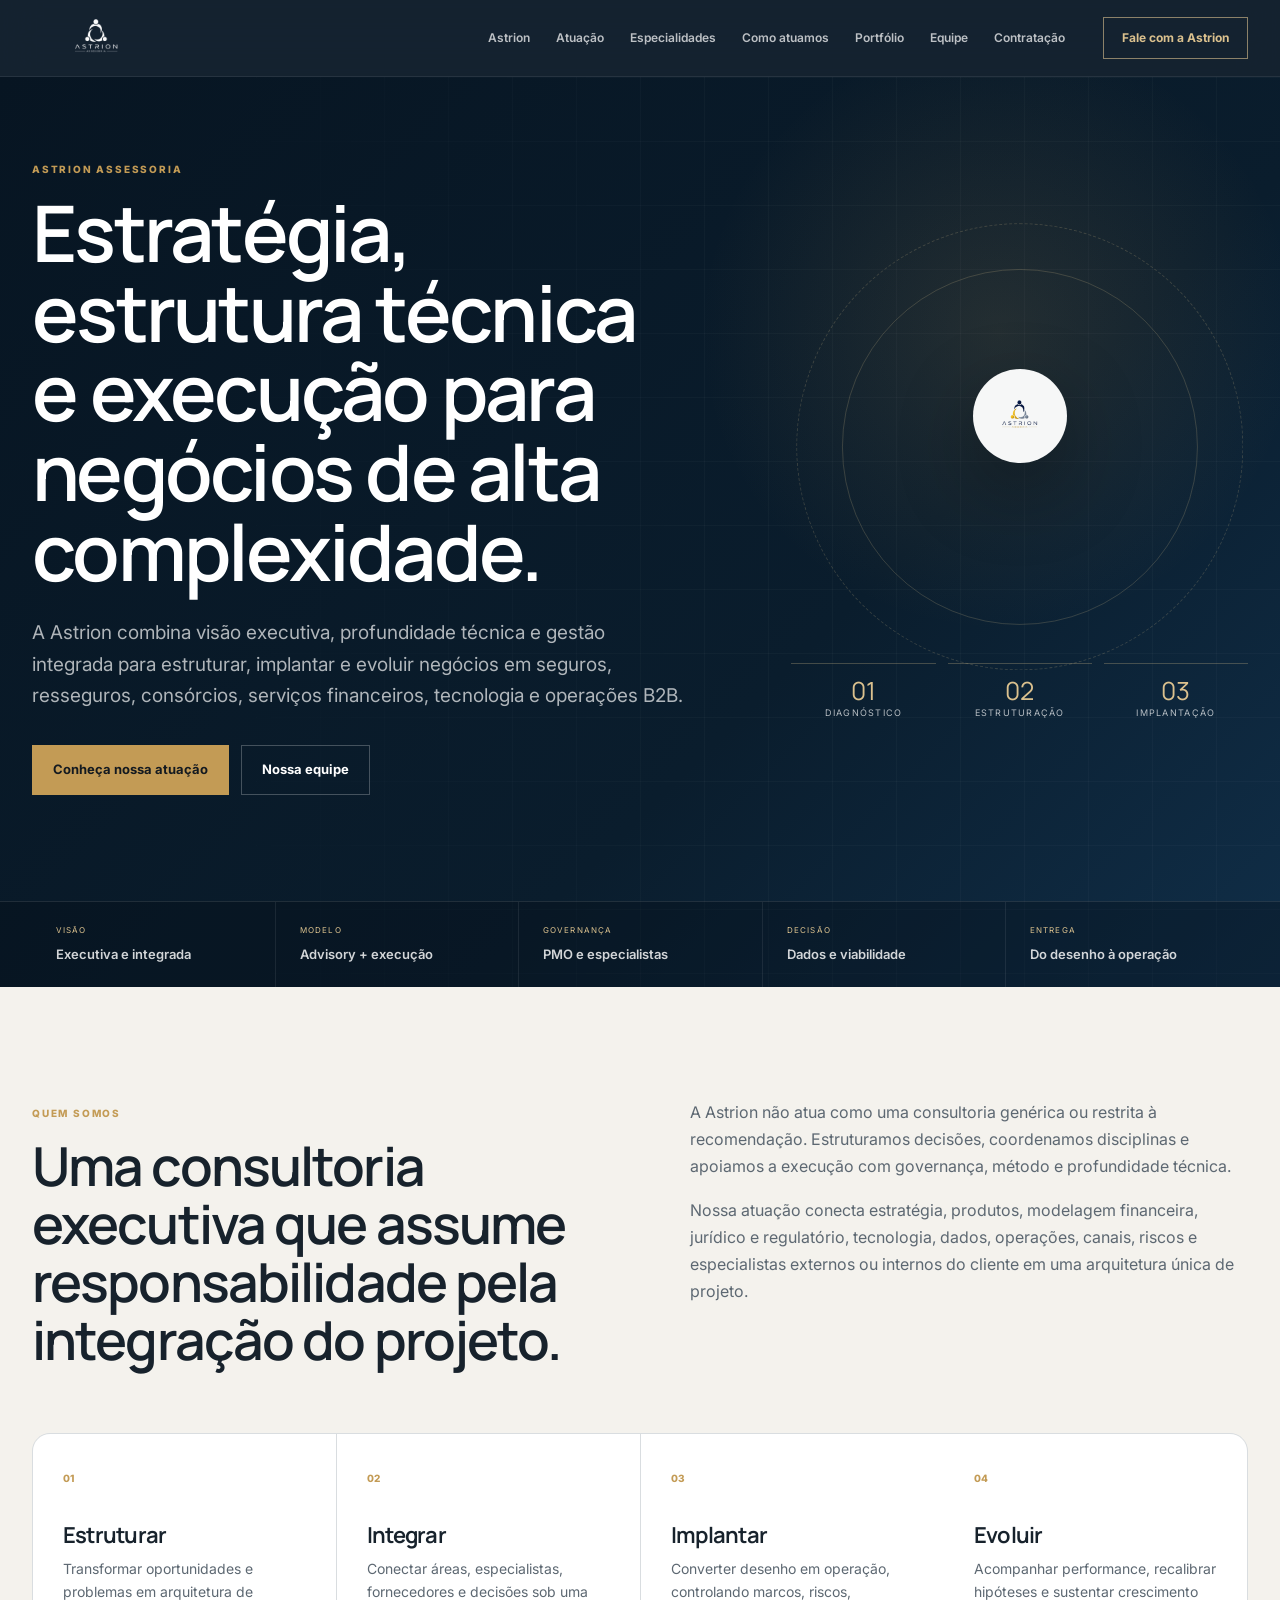
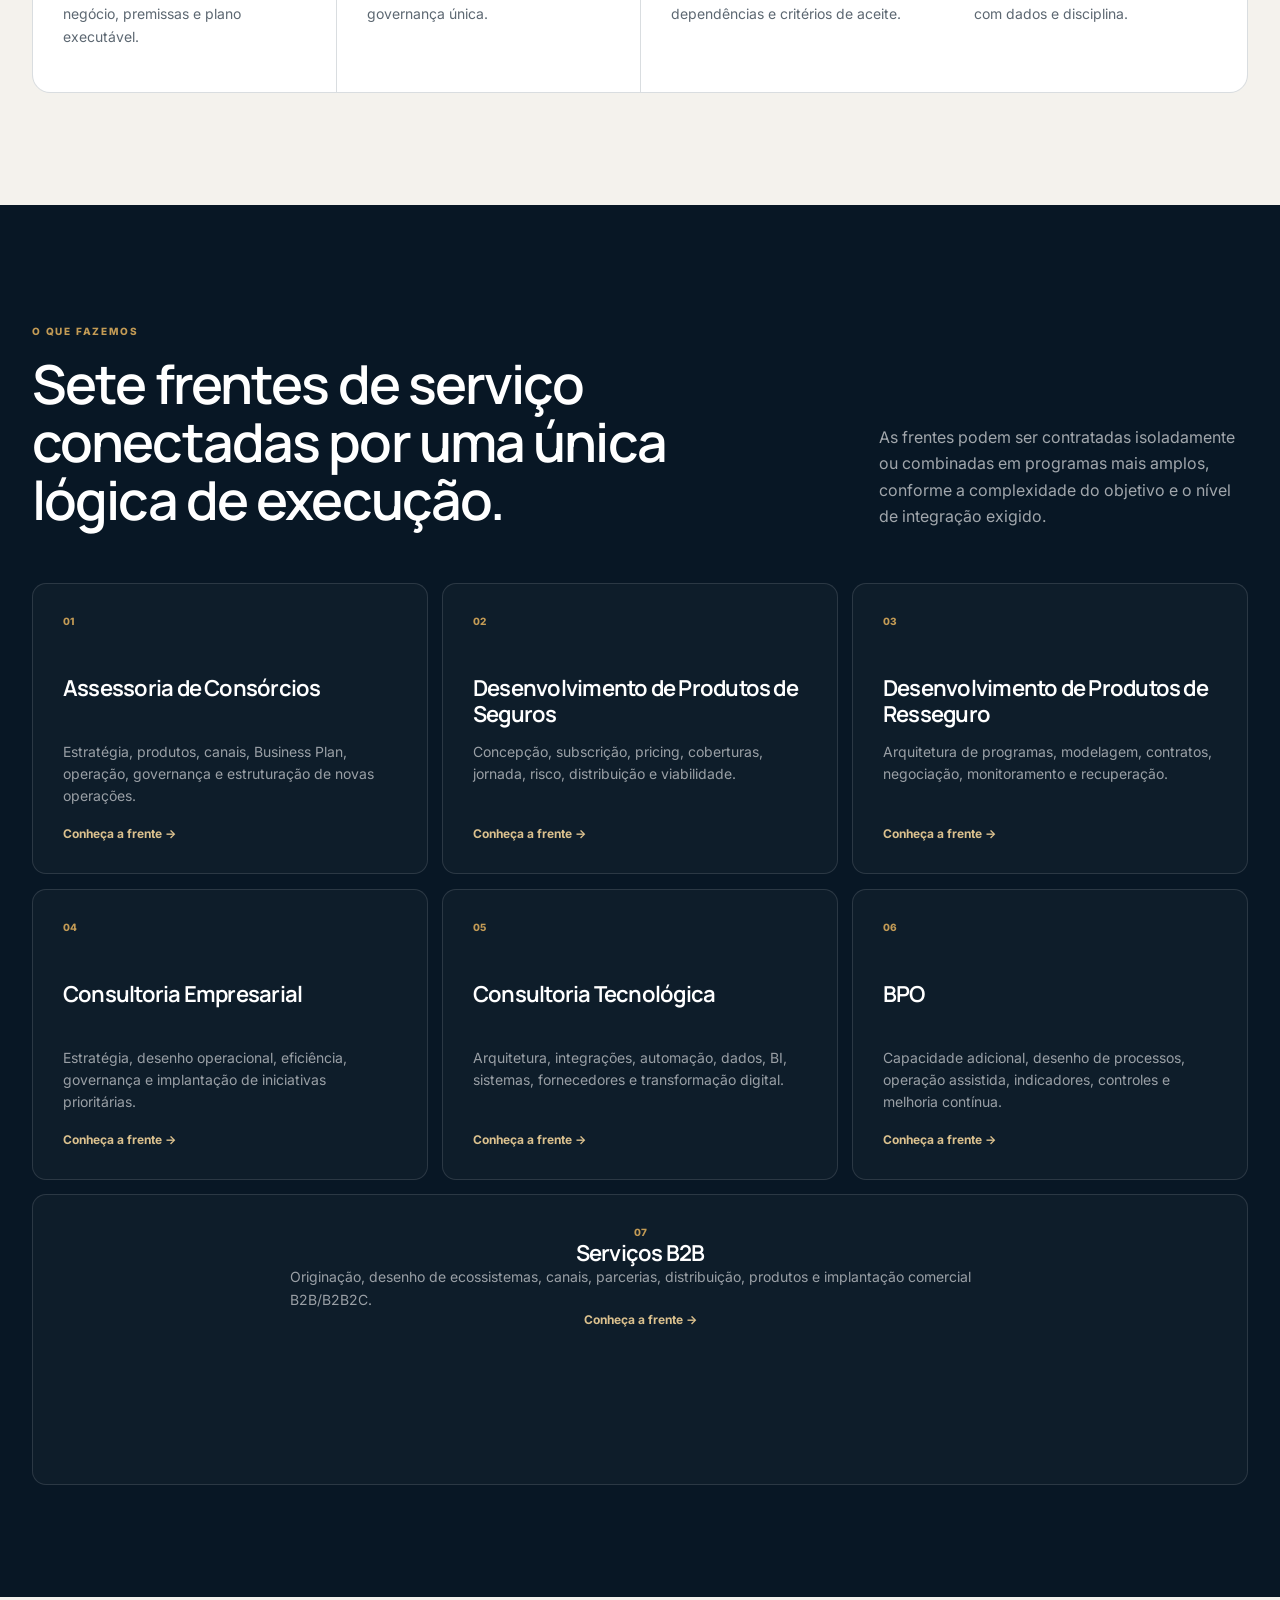
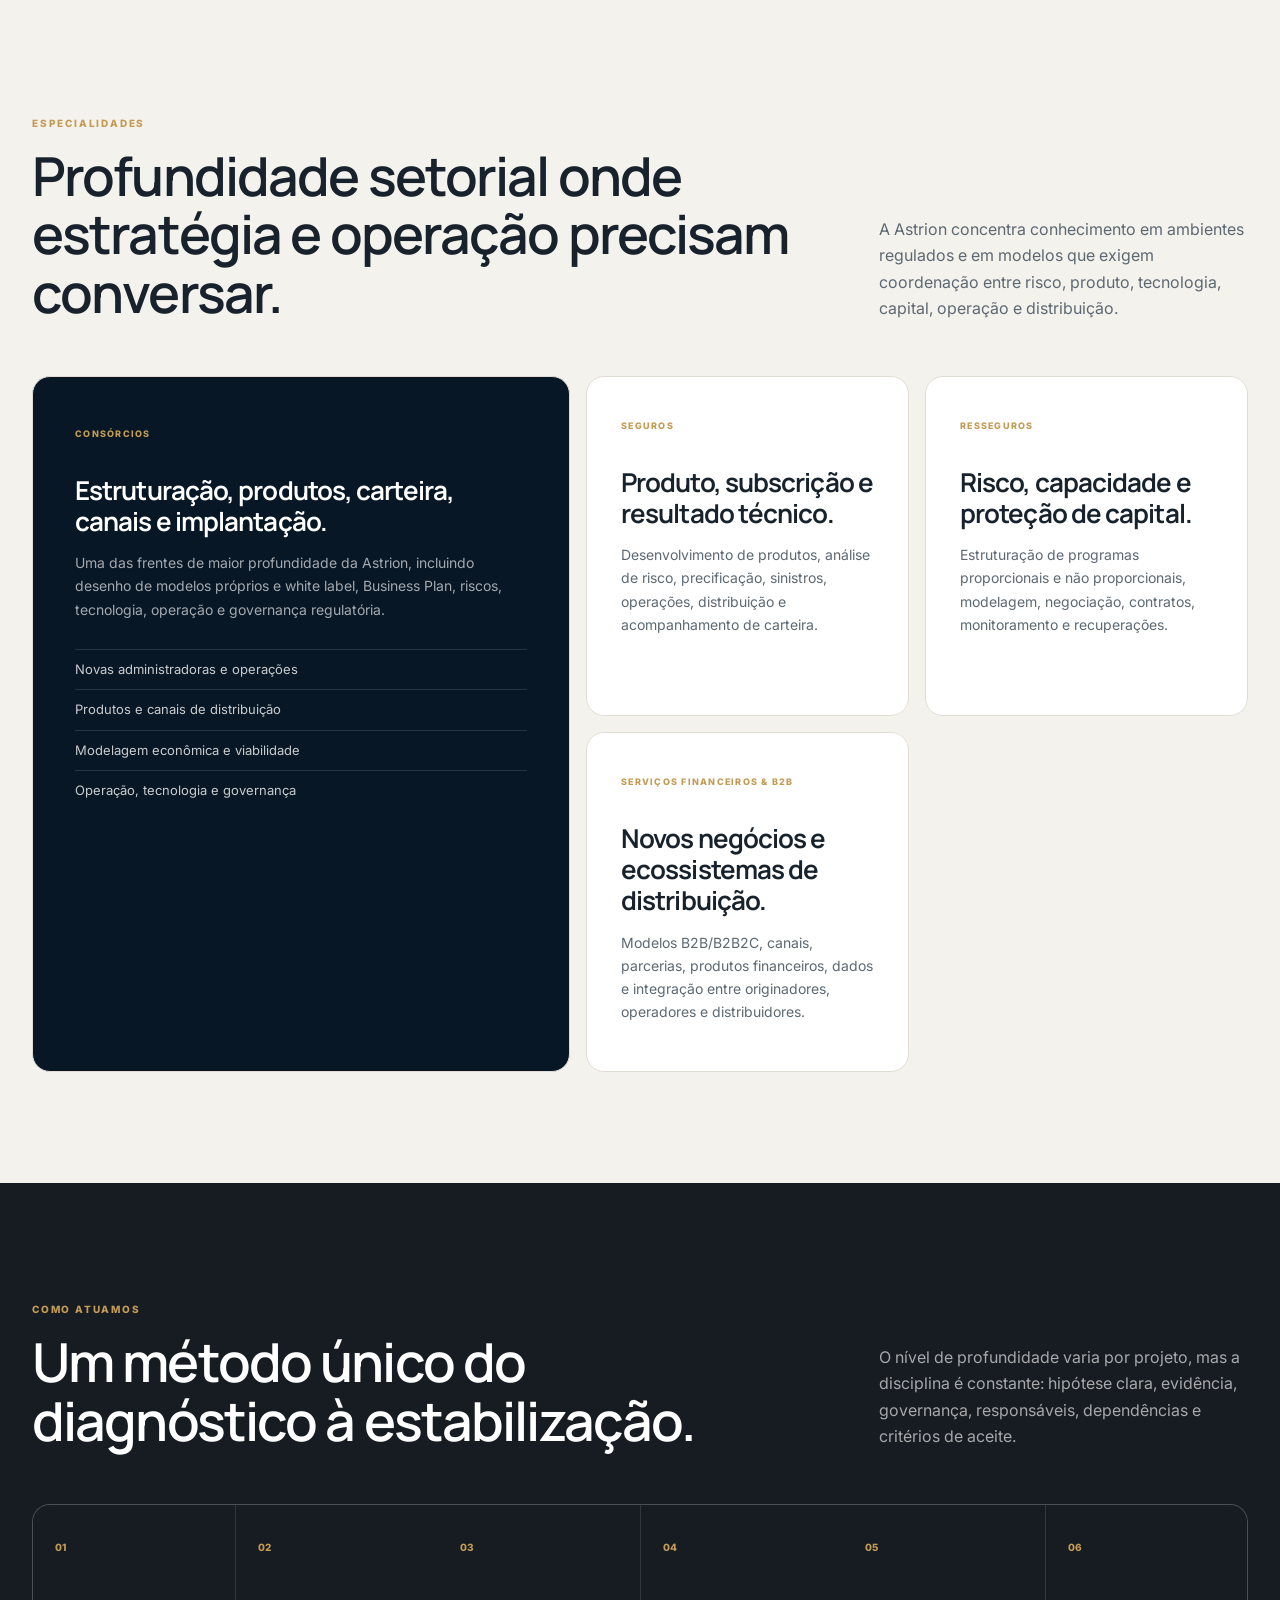
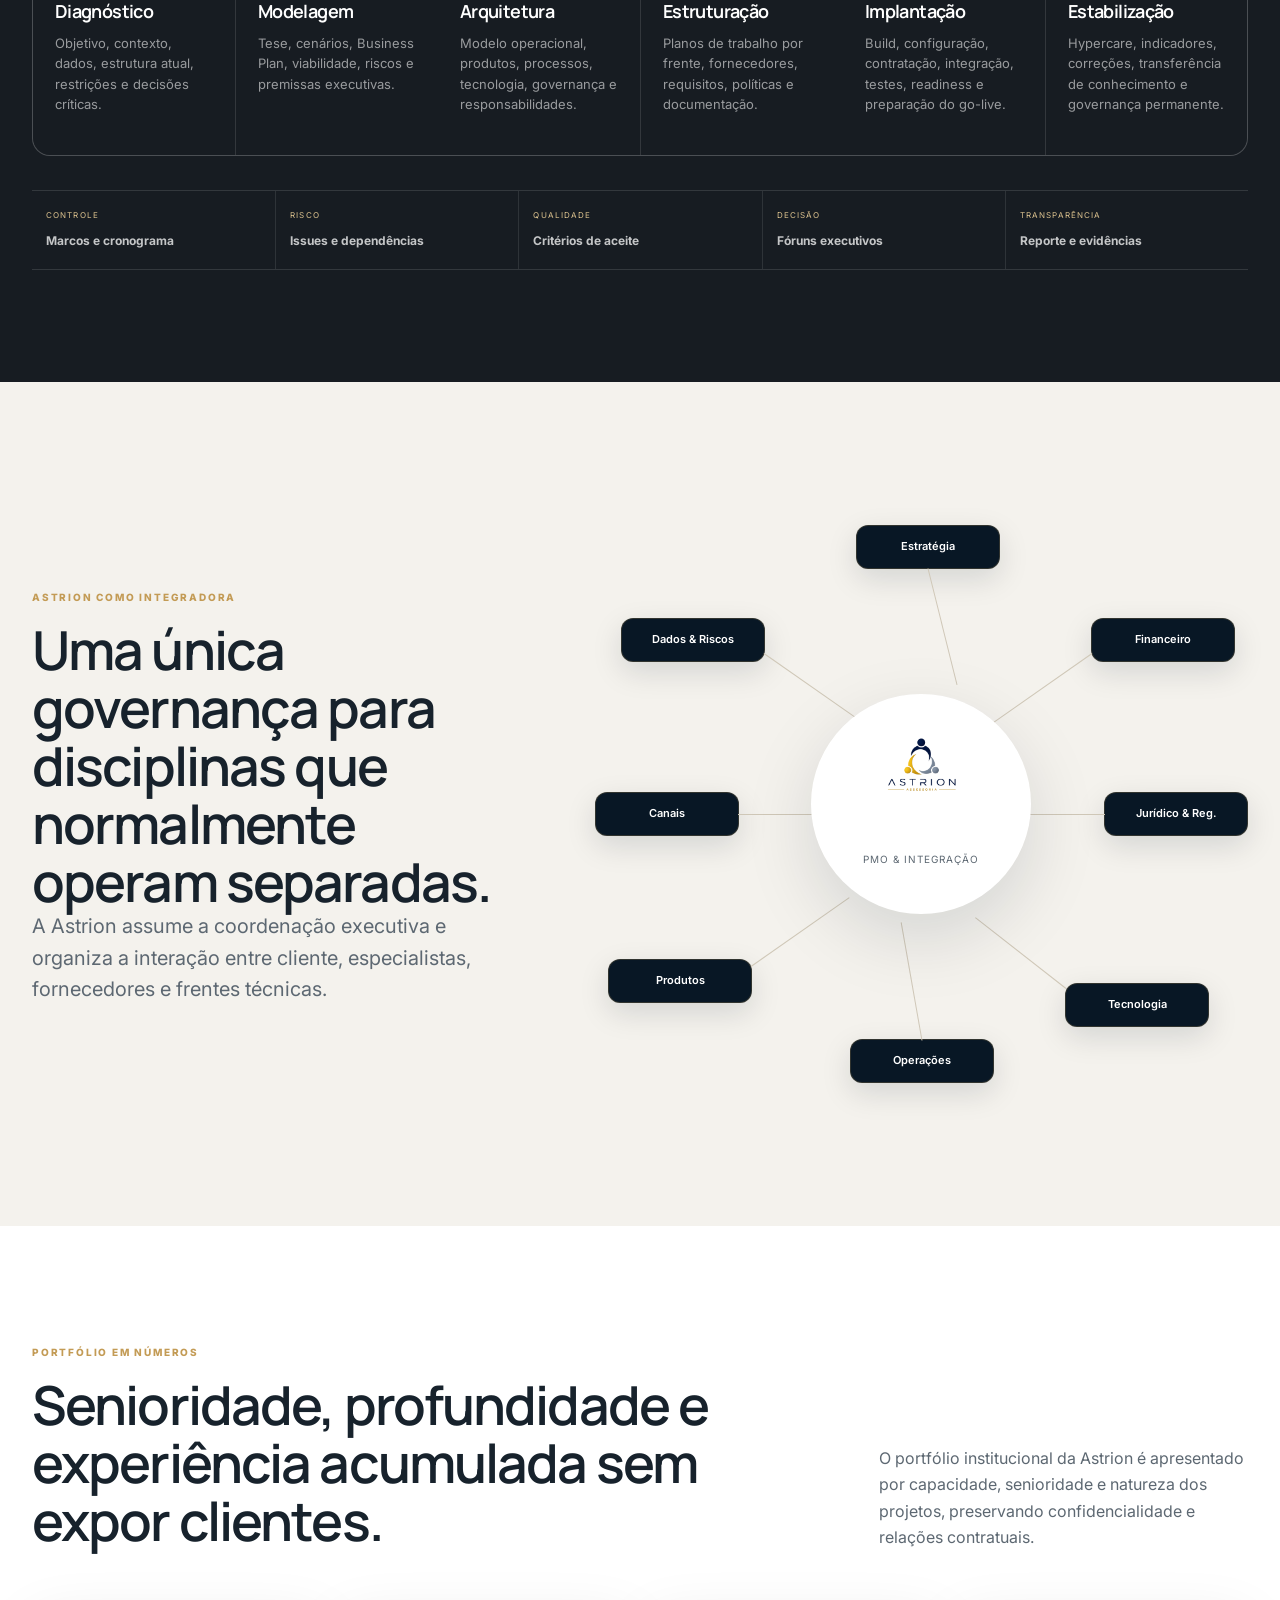
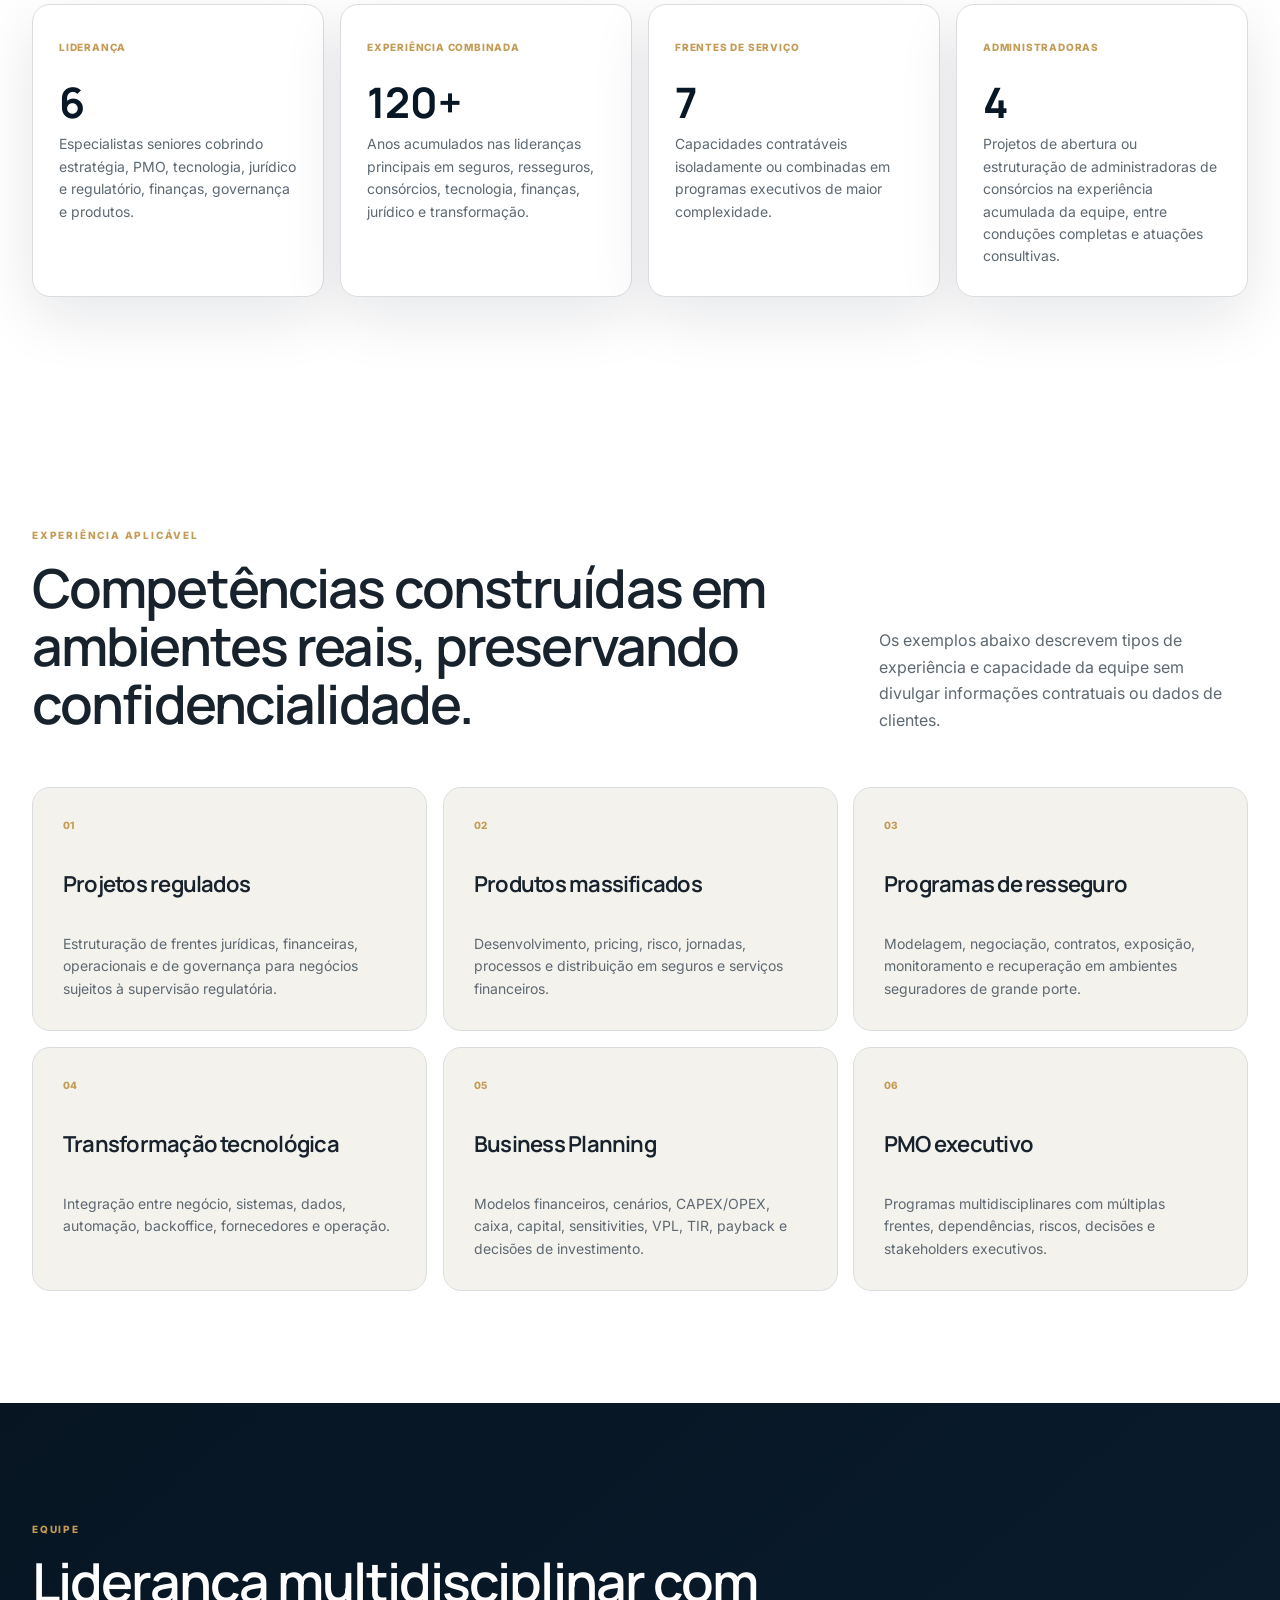
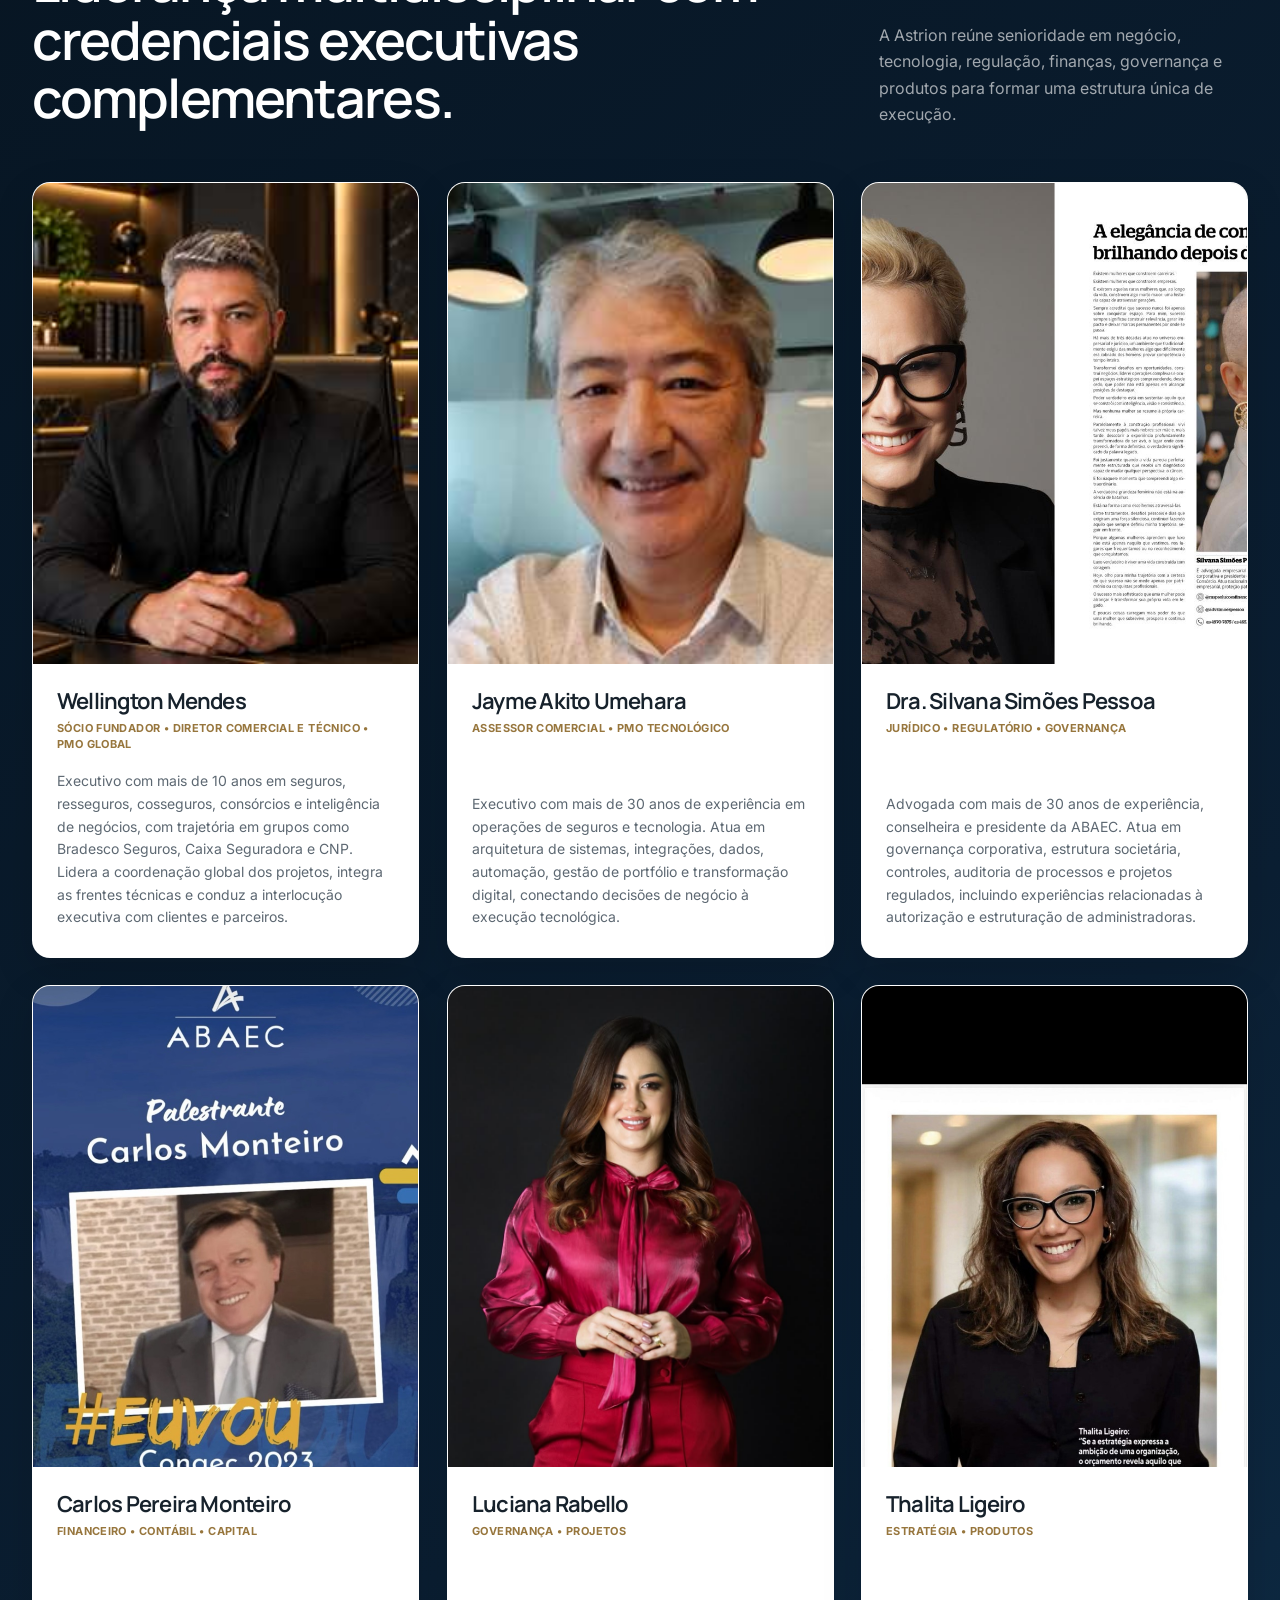
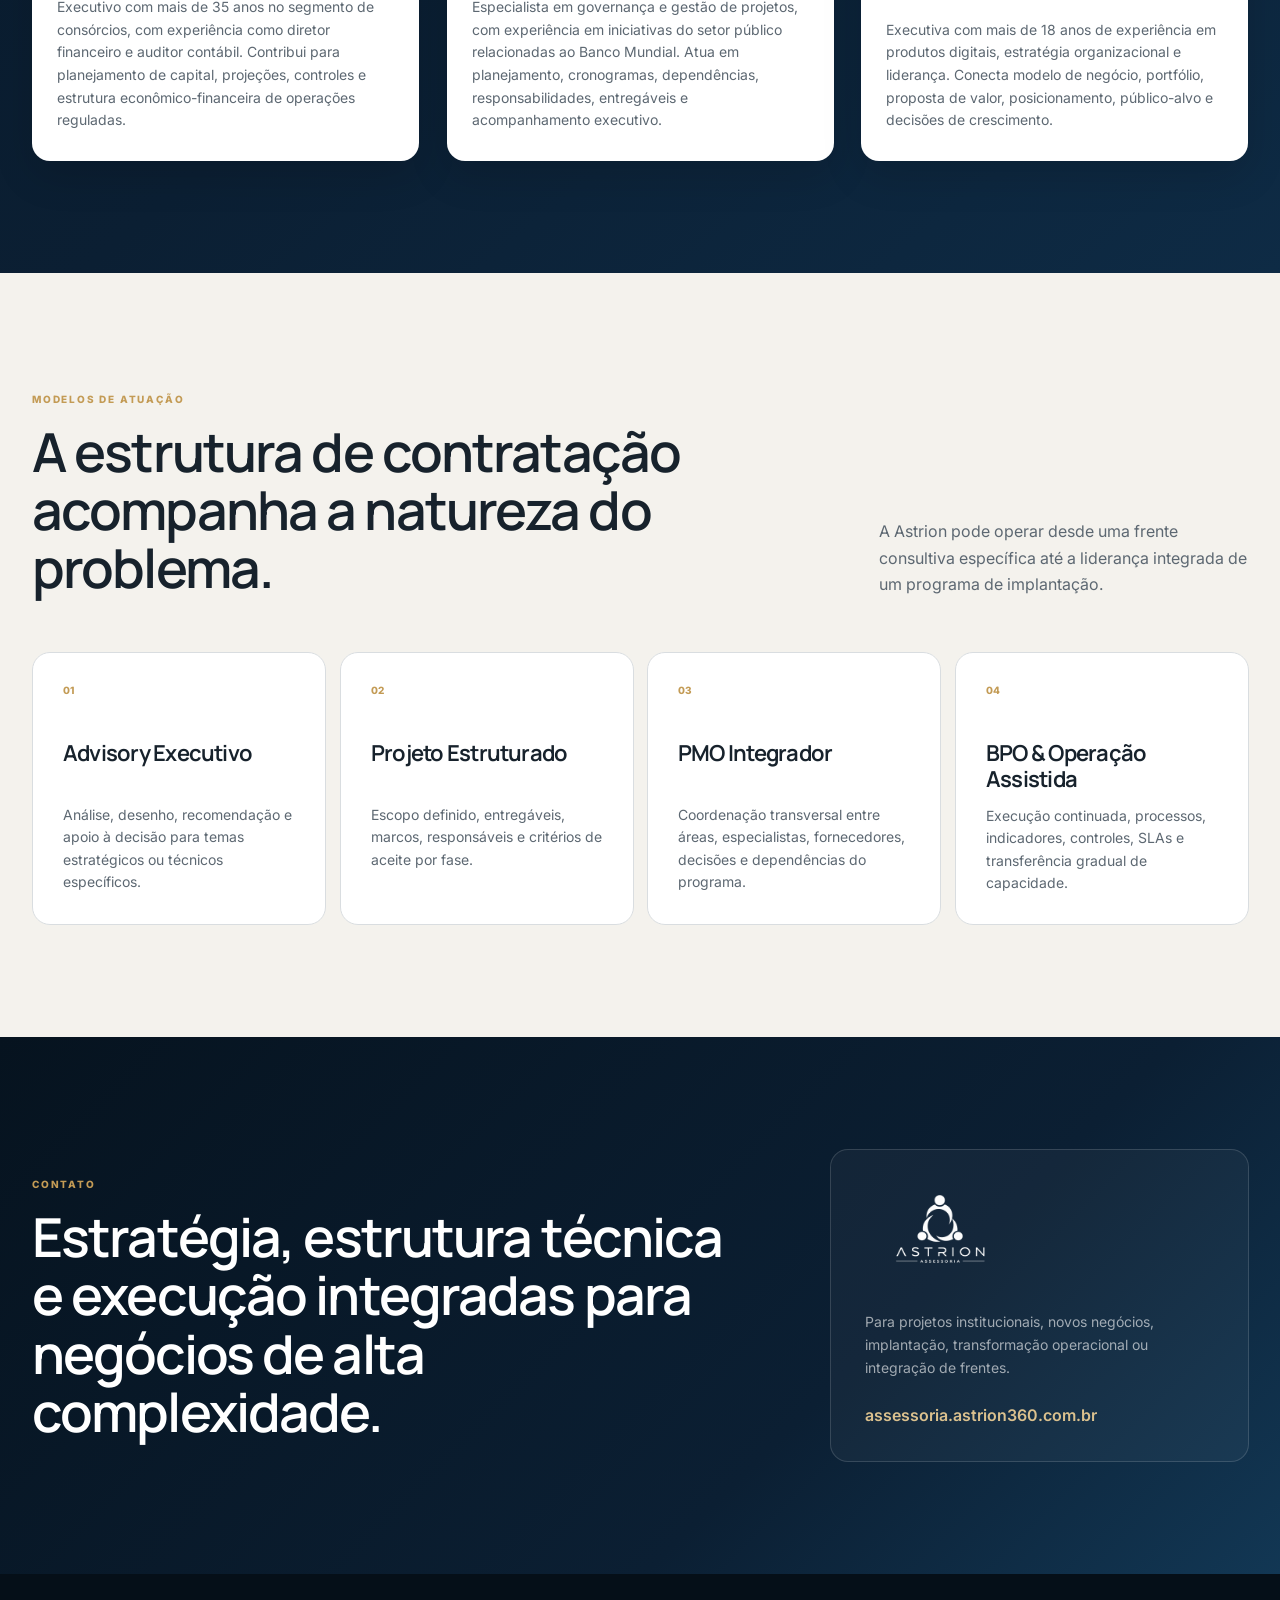
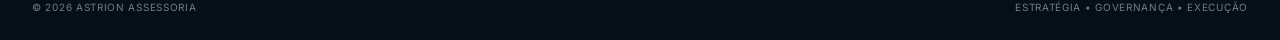
==== commit 620e0271: "Publish final Astrion institutional site with team portraits, portfolio and service pages" ====
--- a/index.html
+++ b/index.html
@@ -59,9 +59,11 @@
           <div class="hero-emblem"><img src="assets/astrion-logo.png" alt="" /></div>
           <div class="hero-orbit orbit-1"></div>
           <div class="hero-orbit orbit-2"></div>
-          <div class="hero-index idx-1"><span>01</span><small>Diagnóstico</small></div>
-          <div class="hero-index idx-2"><span>02</span><small>Estruturação</small></div>
-          <div class="hero-index idx-3"><span>03</span><small>Implantação</small></div>
+          <div class="hero-steps">
+            <div class="hero-index"><span>01</span><small>Diagnóstico</small></div>
+            <div class="hero-index"><span>02</span><small>Estruturação</small></div>
+            <div class="hero-index"><span>03</span><small>Implantação</small></div>
+          </div>
         </div>
       </div>
       <div class="hero-capabilities">
@@ -100,13 +102,13 @@
         <p>As frentes podem ser contratadas isoladamente ou combinadas em programas mais amplos, conforme a complexidade do objetivo e o nível de integração exigido.</p>
       </div>
       <div class="container services-grid">
-        <a class="service-card" href="servicos/consorcios.html"><b>01</b><h3>Assessoria de Consórcios</h3><p>Estratégia, produtos, canais, Business Plan, operação, governança e estruturação de novas operações.</p><span class="learn-more">Abrir detalhamento →</span></a>
-        <a class="service-card" href="servicos/seguros.html"><b>02</b><h3>Desenvolvimento de Produtos de Seguros</h3><p>Concepção, subscrição, pricing, coberturas, jornada, risco, distribuição e viabilidade.</p><span class="learn-more">Abrir detalhamento →</span></a>
-        <a class="service-card" href="servicos/resseguros.html"><b>03</b><h3>Desenvolvimento de Produtos de Resseguro</h3><p>Arquitetura de programas, modelagem, contratos, negociação, monitoramento e recuperação.</p><span class="learn-more">Abrir detalhamento →</span></a>
-        <a class="service-card" href="servicos/empresarial.html"><b>04</b><h3>Consultoria Empresarial</h3><p>Estratégia, desenho operacional, eficiência, governança e implantação de iniciativas prioritárias.</p><span class="learn-more">Abrir detalhamento →</span></a>
-        <a class="service-card" href="servicos/tecnologia.html"><b>05</b><h3>Consultoria Tecnológica</h3><p>Arquitetura, integrações, automação, dados, BI, sistemas, fornecedores e transformação digital.</p><span class="learn-more">Abrir detalhamento →</span></a>
-        <a class="service-card" href="servicos/bpo.html"><b>06</b><h3>BPO</h3><p>Capacidade adicional, desenho de processos, operação assistida, indicadores, controles e melhoria contínua.</p><span class="learn-more">Abrir detalhamento →</span></a>
-        <a class="service-card service-wide" href="servicos/b2b.html"><b>07</b><h3>Serviços B2B</h3><p>Originação, desenho de ecossistemas, canais, parcerias, distribuição, produtos e implantação comercial B2B/B2B2C.</p><span class="learn-more">Abrir detalhamento →</span></a>
+        <a class="service-card" href="servicos/consorcios.html"><b>01</b><h3>Assessoria de Consórcios</h3><p>Estratégia, produtos, canais, Business Plan, operação, governança e estruturação de novas operações.</p><span class="learn-more">Conheça a frente →</span></a>
+        <a class="service-card" href="servicos/seguros.html"><b>02</b><h3>Desenvolvimento de Produtos de Seguros</h3><p>Concepção, subscrição, pricing, coberturas, jornada, risco, distribuição e viabilidade.</p><span class="learn-more">Conheça a frente →</span></a>
+        <a class="service-card" href="servicos/resseguros.html"><b>03</b><h3>Desenvolvimento de Produtos de Resseguro</h3><p>Arquitetura de programas, modelagem, contratos, negociação, monitoramento e recuperação.</p><span class="learn-more">Conheça a frente →</span></a>
+        <a class="service-card" href="servicos/empresarial.html"><b>04</b><h3>Consultoria Empresarial</h3><p>Estratégia, desenho operacional, eficiência, governança e implantação de iniciativas prioritárias.</p><span class="learn-more">Conheça a frente →</span></a>
+        <a class="service-card" href="servicos/tecnologia.html"><b>05</b><h3>Consultoria Tecnológica</h3><p>Arquitetura, integrações, automação, dados, BI, sistemas, fornecedores e transformação digital.</p><span class="learn-more">Conheça a frente →</span></a>
+        <a class="service-card" href="servicos/bpo.html"><b>06</b><h3>BPO</h3><p>Capacidade adicional, desenho de processos, operação assistida, indicadores, controles e melhoria contínua.</p><span class="learn-more">Conheça a frente →</span></a>
+        <a class="service-card service-wide" href="servicos/b2b.html"><b>07</b><h3>Serviços B2B</h3><p>Originação, desenho de ecossistemas, canais, parcerias, distribuição, produtos e implantação comercial B2B/B2B2C.</p><span class="learn-more">Conheça a frente →</span></a>
       </div>
     </section>
 
@@ -183,18 +185,37 @@
       </div>
     </section>
 
+    
     <section class="section section-navy team-section" id="equipe">
       <div class="container section-heading inverse">
         <div><span class="eyebrow">EQUIPE</span><h2>Liderança multidisciplinar com credenciais executivas complementares.</h2></div>
         <p>A Astrion reúne senioridade em negócio, tecnologia, regulação, finanças, governança e produtos para formar uma estrutura única de execução.</p>
       </div>
       <div class="container team-grid">
-        <article class="person-card"><div class="portrait portrait-wellington"><img src="assets/wellington.png" alt="Wellington Mendes" /></div><div class="person-copy"><h3>Wellington Mendes</h3><p class="role">Sócio Fundador • Diretor Comercial e Técnico • PMO Global</p><p>Executivo com mais de 10 anos em seguros, resseguros, cosseguros, consórcios e inteligência de negócios, com trajetória em grupos como Bradesco Seguros, Caixa Seguradora e CNP. Atua na coordenação global dos projetos, integração das frentes técnicas, modelagem executiva e interlocução com alta liderança.</p></div></article>
-        <article class="person-card"><div class="portrait portrait-jayme"><img src="assets/jayme-team.jpg" alt="Jayme Akito Umehara" /></div><div class="person-copy"><h3>Jayme Akito Umehara</h3><p class="role">Assessor Comercial • PMO Tecnológico</p><p>Executivo com mais de 30 anos de experiência em operações de seguros e tecnologia. Reúne atuação em arquitetura de sistemas, integrações, dados, automação, gestão de portfólio e transformação digital, conectando decisões de negócio à execução tecnológica.</p></div></article>
-        <article class="person-card"><div class="portrait"><img src="assets/silvana.png" alt="Dra. Silvana Simões Pessoa" /></div><div class="person-copy"><h3>Dra. Silvana Simões Pessoa</h3><p class="role">Jurídico • Regulatório • Governança</p><p>Advogada com mais de 30 anos de experiência, conselheira e presidente da ABAEC. Atua em governança corporativa, estrutura societária, controles, auditoria de processos e projetos regulados, incluindo experiências relacionadas à autorização e estruturação de administradoras.</p></div></article>
-        <article class="person-card"><div class="portrait"><img src="assets/carlos.png" alt="Carlos Pereira Monteiro" /></div><div class="person-copy"><h3>Carlos Pereira Monteiro</h3><p class="role">Financeiro • Contábil • Capital</p><p>Executivo com mais de 35 anos no segmento de consórcios, com experiência como diretor financeiro e auditor contábil. Contribui para planejamento de capital, projeções, controles, sustentabilidade financeira e estrutura econômico-contábil de operações reguladas.</p></div></article>
-        <article class="person-card"><div class="portrait"><img src="assets/luciana.png" alt="Luciana Rabello" /></div><div class="person-copy"><h3>Luciana Rabello</h3><p class="role">Governança • Projetos</p><p>Especialista em governança e gestão de projetos, com experiência em iniciativas do setor público relacionadas ao Banco Mundial. Atua em planejamento, cronogramas, dependências, responsabilidades, gestão de entregáveis e disciplina de acompanhamento executivo.</p></div></article>
-        <article class="person-card"><div class="portrait"><img src="assets/thalita.png" alt="Thalita Ligeiro" /></div><div class="person-copy"><h3>Thalita Ligeiro</h3><p class="role">Estratégia • Produtos</p><p>Executiva com mais de 18 anos de experiência em produtos digitais, estratégia organizacional e liderança. Atua na conexão entre modelo de negócio, portfólio, proposta de valor, posicionamento, público-alvo e decisões de crescimento.</p></div></article>
+        <article class="person-card">
+          <div class="portrait portrait-wellington"><img src="assets/wellington-final.jpg" alt="Wellington Mendes" /></div>
+          <div class="person-copy"><h3>Wellington Mendes</h3><p class="role">Sócio Fundador • Diretor Comercial e Técnico • PMO Global</p><p>Executivo com mais de 10 anos em seguros, resseguros, cosseguros, consórcios e inteligência de negócios, com trajetória em grupos como Bradesco Seguros, Caixa Seguradora e CNP. Lidera a coordenação global dos projetos, integra as frentes técnicas e conduz a interlocução executiva com clientes e parceiros.</p></div>
+        </article>
+        <article class="person-card">
+          <div class="portrait portrait-jayme"><img src="assets/jayme-final.jpg" alt="Jayme Akito Umehara" /></div>
+          <div class="person-copy"><h3>Jayme Akito Umehara</h3><p class="role">Assessor Comercial • PMO Tecnológico</p><p>Executivo com mais de 30 anos de experiência em operações de seguros e tecnologia. Atua em arquitetura de sistemas, integrações, dados, automação, gestão de portfólio e transformação digital, conectando decisões de negócio à execução tecnológica.</p></div>
+        </article>
+        <article class="person-card">
+          <div class="portrait portrait-silvana"><img src="assets/silvana.png" alt="Dra. Silvana Simões Pessoa" /></div>
+          <div class="person-copy"><h3>Dra. Silvana Simões Pessoa</h3><p class="role">Jurídico • Regulatório • Governança</p><p>Advogada com mais de 30 anos de experiência, conselheira e presidente da ABAEC. Atua em governança corporativa, estrutura societária, controles, auditoria de processos e projetos regulados, incluindo experiências relacionadas à autorização e estruturação de administradoras.</p></div>
+        </article>
+        <article class="person-card">
+          <div class="portrait portrait-carlos"><img src="assets/carlos.png" alt="Carlos Pereira Monteiro" /></div>
+          <div class="person-copy"><h3>Carlos Pereira Monteiro</h3><p class="role">Financeiro • Contábil • Capital</p><p>Executivo com mais de 35 anos no segmento de consórcios, com experiência como diretor financeiro e auditor contábil. Contribui para planejamento de capital, projeções, controles e estrutura econômico-financeira de operações reguladas.</p></div>
+        </article>
+        <article class="person-card">
+          <div class="portrait portrait-luciana"><img src="assets/luciana.png" alt="Luciana Rabello" /></div>
+          <div class="person-copy"><h3>Luciana Rabello</h3><p class="role">Governança • Projetos</p><p>Especialista em governança e gestão de projetos, com experiência em iniciativas do setor público relacionadas ao Banco Mundial. Atua em planejamento, cronogramas, dependências, responsabilidades, entregáveis e acompanhamento executivo.</p></div>
+        </article>
+        <article class="person-card">
+          <div class="portrait portrait-thalita"><img src="assets/thalita.png" alt="Thalita Ligeiro" /></div>
+          <div class="person-copy"><h3>Thalita Ligeiro</h3><p class="role">Estratégia • Produtos</p><p>Executiva com mais de 18 anos de experiência em produtos digitais, estratégia organizacional e liderança. Conecta modelo de negócio, portfólio, proposta de valor, posicionamento, público-alvo e decisões de crescimento.</p></div>
+        </article>
       </div>
     </section>
 
--- a/styles.css
+++ b/styles.css
@@ -245,3 +245,64 @@
 @media (hover:hover) and (pointer:fine){.portfolio-card:hover,.detail-card:hover{transform:translateY(-6px);border-color:rgba(195,155,85,.58);box-shadow:var(--shadow-hover)}}
 @media(max-width:1120px){.portfolio-grid,.detail-grid{grid-template-columns:repeat(2,1fr)}.detail-hero-grid{grid-template-columns:1fr;gap:34px}}
 @media(max-width:760px){.hero-visual{min-height:390px}.hero-index{width:116px}.hero-index span{font-size:20px}.hero-index small{font-size:8px;letter-spacing:.12em}.portfolio-grid,.detail-grid{grid-template-columns:1fr}.detail-section{padding:68px 0}}
+
+
+/* ===== ASTRION FINAL — ALIGNMENT, INTERACTION & DETAIL PAGES ===== */
+.hero-visual{position:relative;min-height:560px;display:grid;place-items:center;padding-bottom:118px}
+.hero-emblem{position:relative;z-index:3;width:min(300px,62%);aspect-ratio:1;border-radius:50%;display:grid;place-items:center;background:rgba(255,255,255,.96);box-shadow:0 28px 80px rgba(0,0,0,.32)}
+.hero-emblem img{width:63%}
+.hero-orbit{position:absolute;left:50%;top:45%;translate:-50% -50%;border:1px solid rgba(219,193,142,.2);border-radius:50%;pointer-events:none}
+.orbit-1{width:min(410px,78%);aspect-ratio:1}.orbit-2{width:min(520px,98%);aspect-ratio:1;border-style:dashed}
+.hero-steps{position:absolute;left:0;right:0;bottom:22px;display:grid;grid-template-columns:repeat(3,1fr);gap:12px;z-index:5}
+.hero-index{position:static!important;translate:none!important;width:auto!important;padding:14px 12px;border-top:1px solid rgba(219,193,142,.28);display:grid;justify-items:center;gap:5px;text-align:center;color:rgba(255,255,255,.7)}
+.hero-index span{font-family:Manrope;font-size:25px;line-height:1;color:var(--gold-soft)}
+.hero-index small{font-size:9px;letter-spacing:.14em;text-transform:uppercase;white-space:nowrap}
+
+.service-card{display:flex;flex-direction:column}
+.service-card .learn-more{margin-top:auto;padding-top:18px;font-size:12px;font-weight:700;color:var(--gold-soft);transition:.2s}
+.service-wide .learn-more{margin-top:0;padding-top:0;justify-self:end}
+
+.portfolio-grid{display:grid;grid-template-columns:repeat(4,1fr);gap:16px}
+.portfolio-card{padding:28px 26px;background:#fff;border:1px solid var(--line);border-radius:18px;box-shadow:0 20px 60px rgba(8,23,37,.1);transition:transform .28s var(--ease),box-shadow .28s var(--ease),border-color .28s var(--ease)}
+.portfolio-card b{font-size:10px;color:var(--gold);font-weight:800;letter-spacing:.08em}
+.portfolio-card strong{display:block;font-family:Manrope,Inter,sans-serif;font-size:42px;line-height:1;color:var(--navy);margin:24px 0 10px}
+.portfolio-card p{margin:0;color:var(--slate);font-size:14px;line-height:1.6}
+
+.portrait img{object-position:center 18%;transform:none!important}
+.portrait-wellington img{object-position:center 18%}.portrait-jayme img{object-position:center 20%}
+.person-card:hover .portrait img{transform:scale(1.035)!important}
+
+.detail-hero{padding:120px 0 82px;background:linear-gradient(135deg,#071522,#0b1f33 65%,#123754);color:#fff}
+.detail-hero-grid{display:grid;grid-template-columns:1.05fr .95fr;gap:64px;align-items:center}
+.detail-hero p{max-width:760px;font-size:18px;line-height:1.65;color:rgba(255,255,255,.7)}
+.detail-panel{padding:28px;background:rgba(255,255,255,.04);border:1px solid rgba(255,255,255,.12);border-radius:18px}
+.detail-panel ul{margin:0;padding-left:18px;color:rgba(255,255,255,.72)}.detail-panel li{margin:10px 0}
+.detail-section{padding:84px 0}
+.detail-grid{display:grid;grid-template-columns:repeat(3,1fr);gap:16px}
+.detail-card{padding:28px;background:#fff;border:1px solid var(--line);border-radius:18px;transition:transform .28s var(--ease),box-shadow .28s var(--ease),border-color .28s var(--ease)}
+.detail-card h3{margin:18px 0 10px}.detail-card p{font-size:14px;color:var(--slate);line-height:1.65}
+.back-link{display:inline-flex;align-items:center;gap:8px;font-size:13px;font-weight:700;color:var(--gold-soft);margin-bottom:24px}
+
+@media (hover:hover) and (pointer:fine){
+  .portfolio-card:hover,.detail-card:hover{transform:translateY(-6px);border-color:rgba(195,155,85,.58);box-shadow:var(--shadow-hover)}
+  .service-card:hover .learn-more{color:#f0d7a5}
+}
+@media(max-width:1120px){
+  .portfolio-grid,.detail-grid{grid-template-columns:repeat(2,1fr)}
+  .detail-hero-grid{grid-template-columns:1fr;gap:34px}
+}
+@media(max-width:760px){
+  .hero-visual{min-height:410px;padding-bottom:112px}
+  .hero-orbit{top:42%}
+  .hero-steps{bottom:10px;gap:8px}
+  .hero-index{padding:11px 5px}.hero-index span{font-size:20px}.hero-index small{font-size:8px;letter-spacing:.1em}
+  .portfolio-grid,.detail-grid{grid-template-columns:1fr}
+  .detail-section{padding:68px 0}
+}
+@media(max-width:460px){
+  .hero-steps{grid-template-columns:1fr;position:relative;bottom:auto;margin-top:250px}
+  .hero-visual{display:block;min-height:610px;padding-bottom:0}
+  .hero-emblem{position:absolute;left:50%;top:36%;translate:-50% -50%;width:170px}
+  .hero-orbit{top:36%}.orbit-1{width:250px}.orbit-2{width:320px}
+  .hero-index{display:flex;align-items:center;justify-content:flex-start;gap:12px;text-align:left}
+}
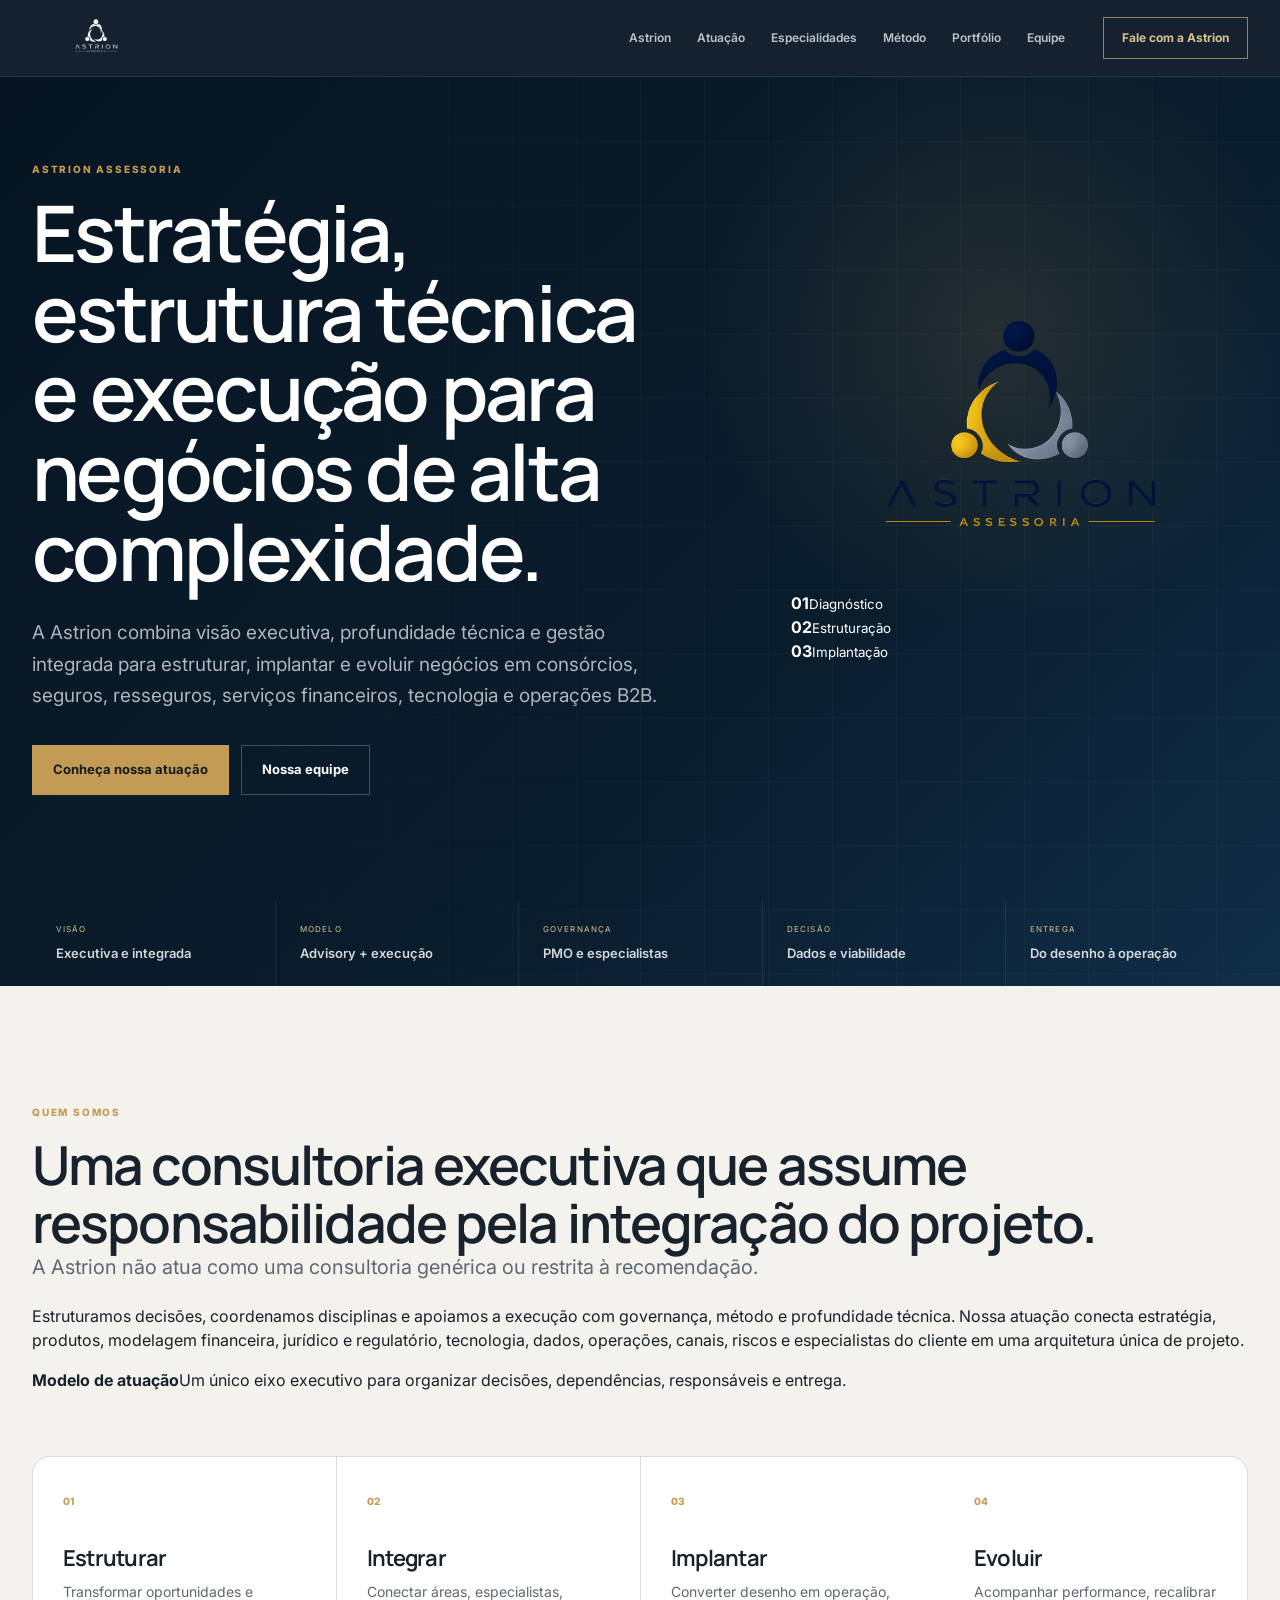
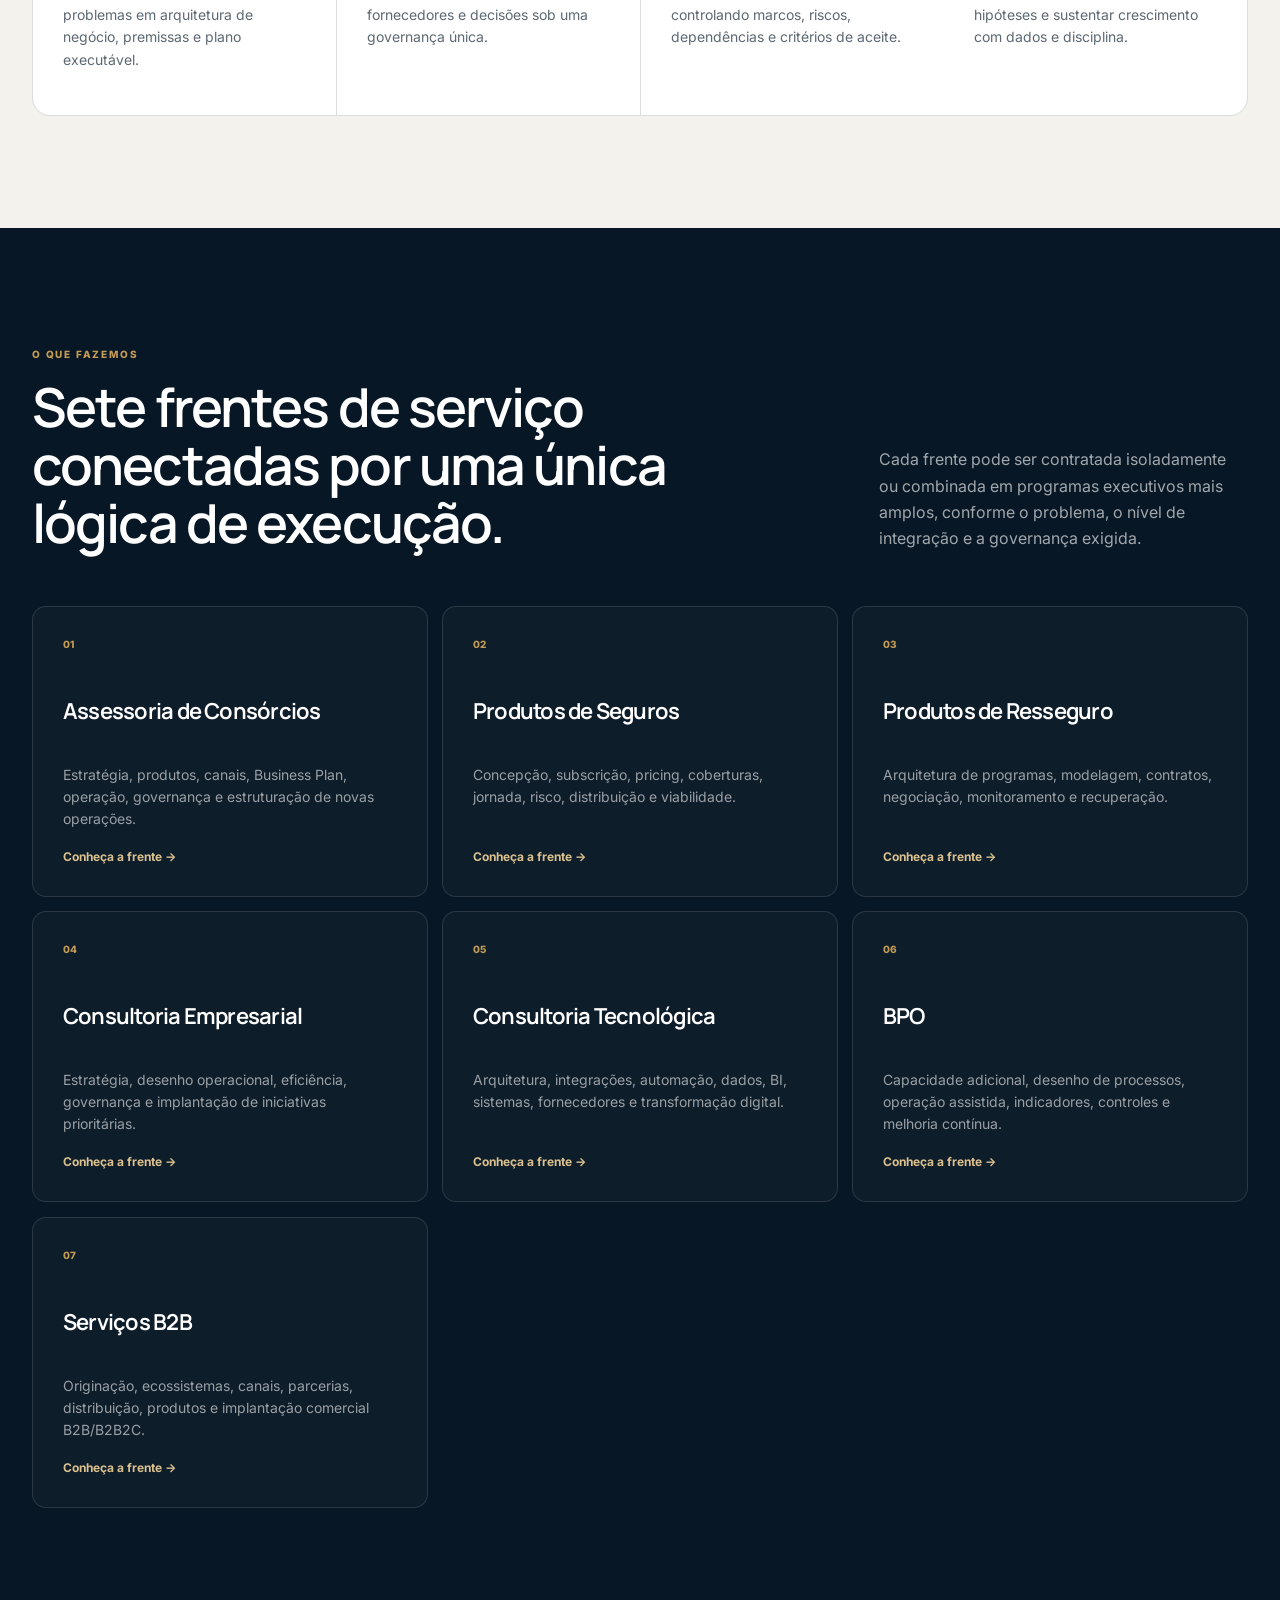
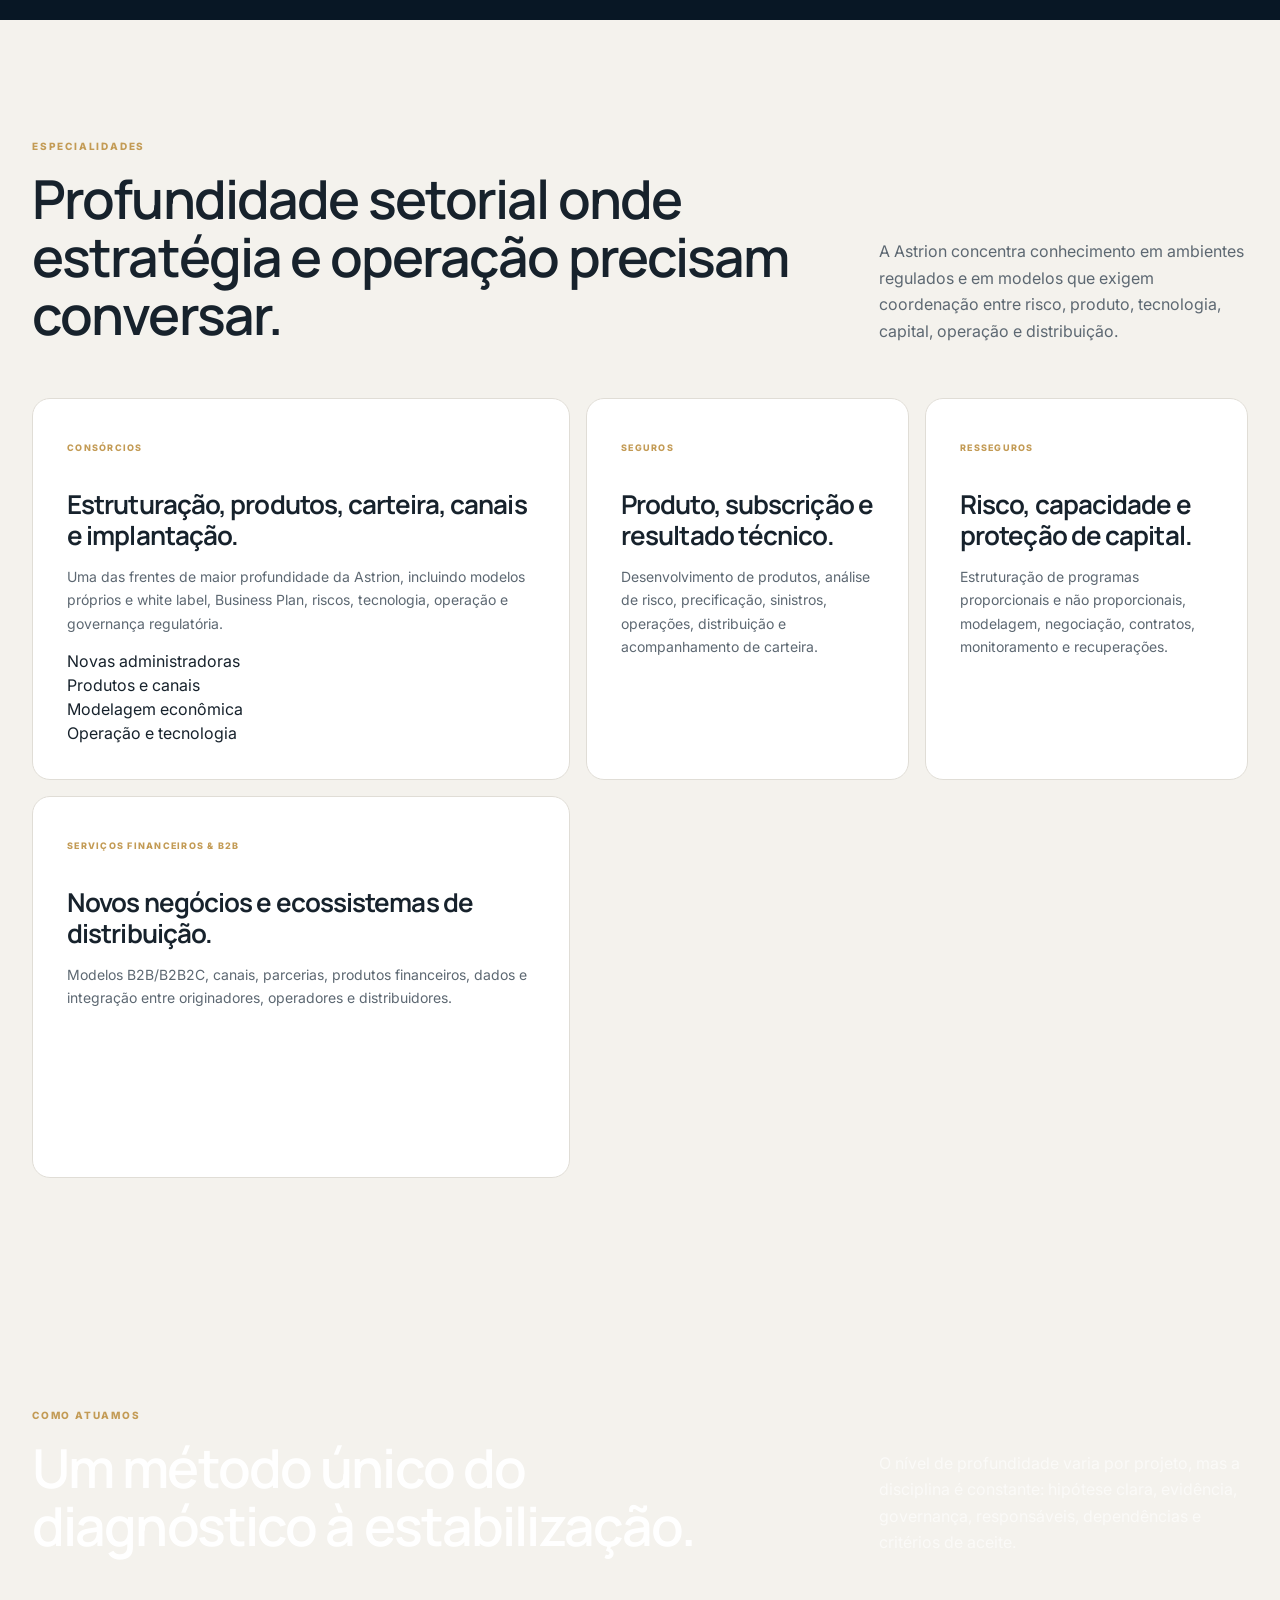
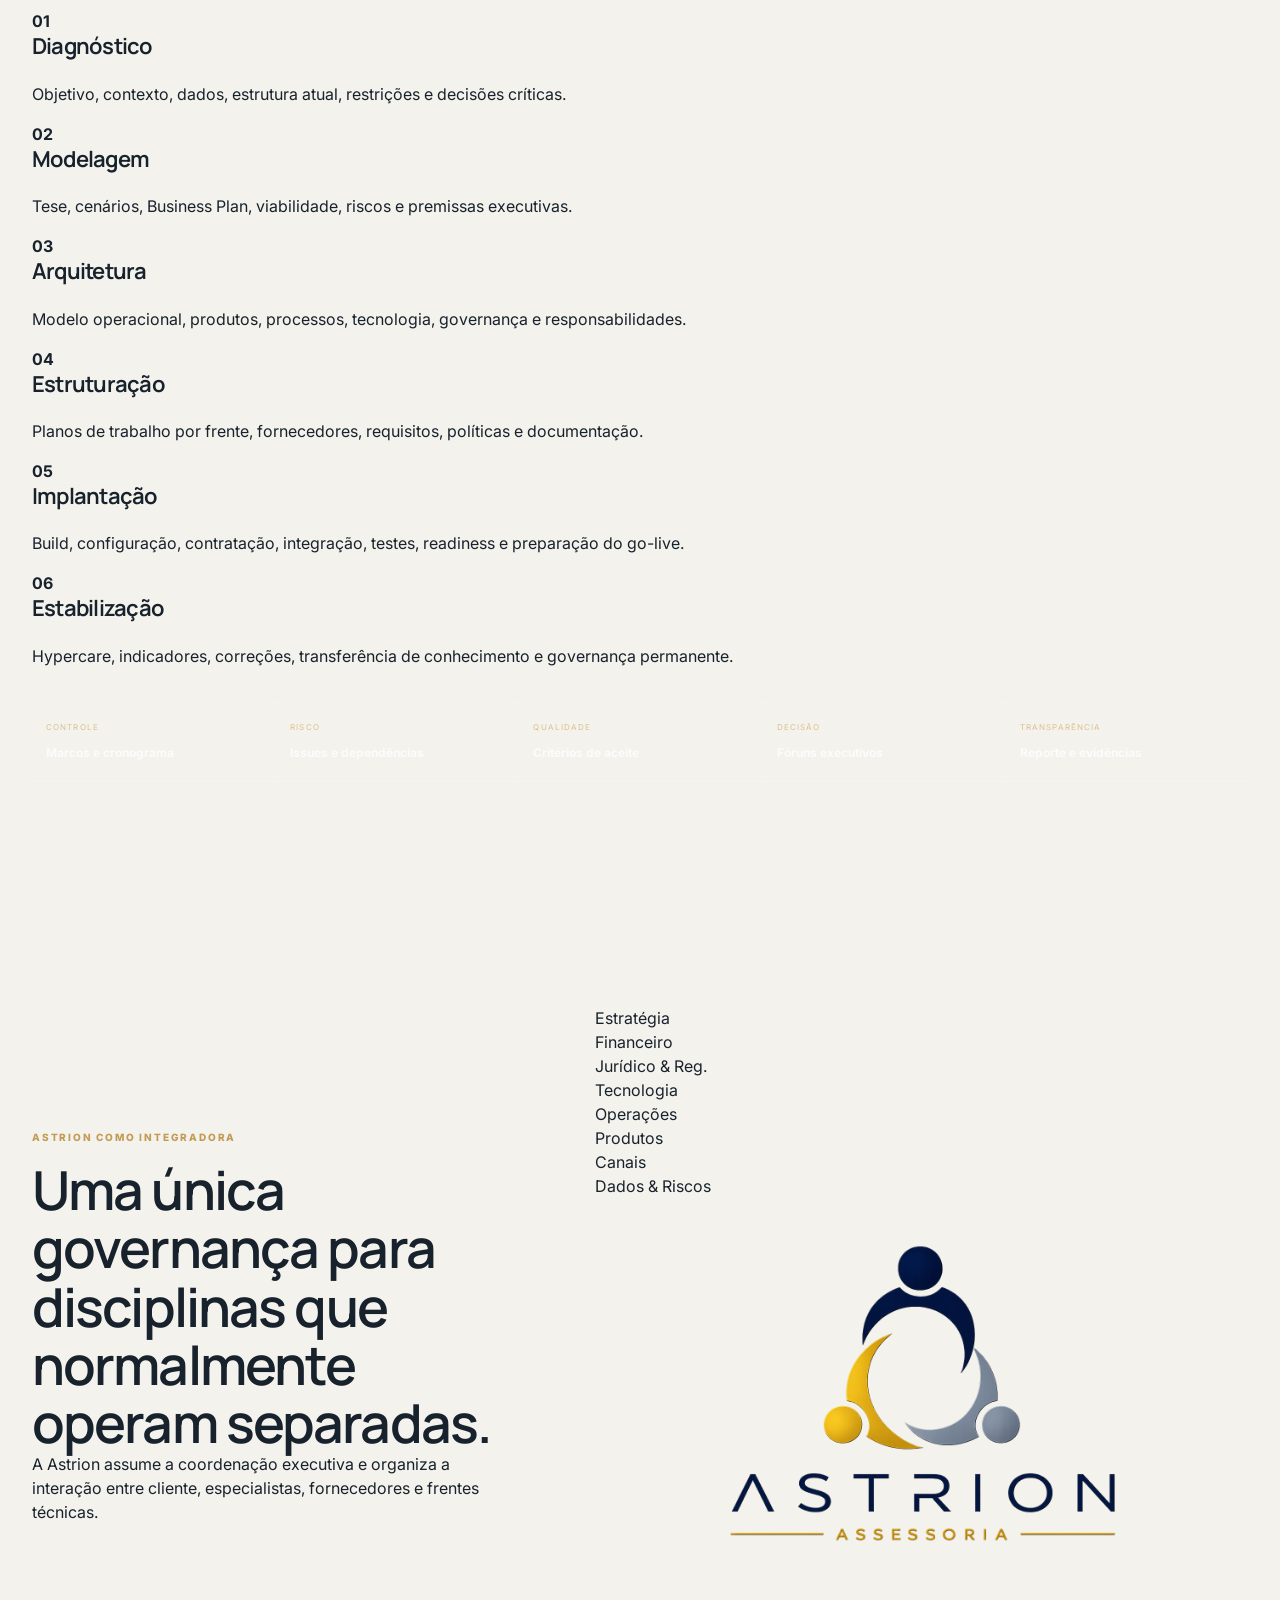
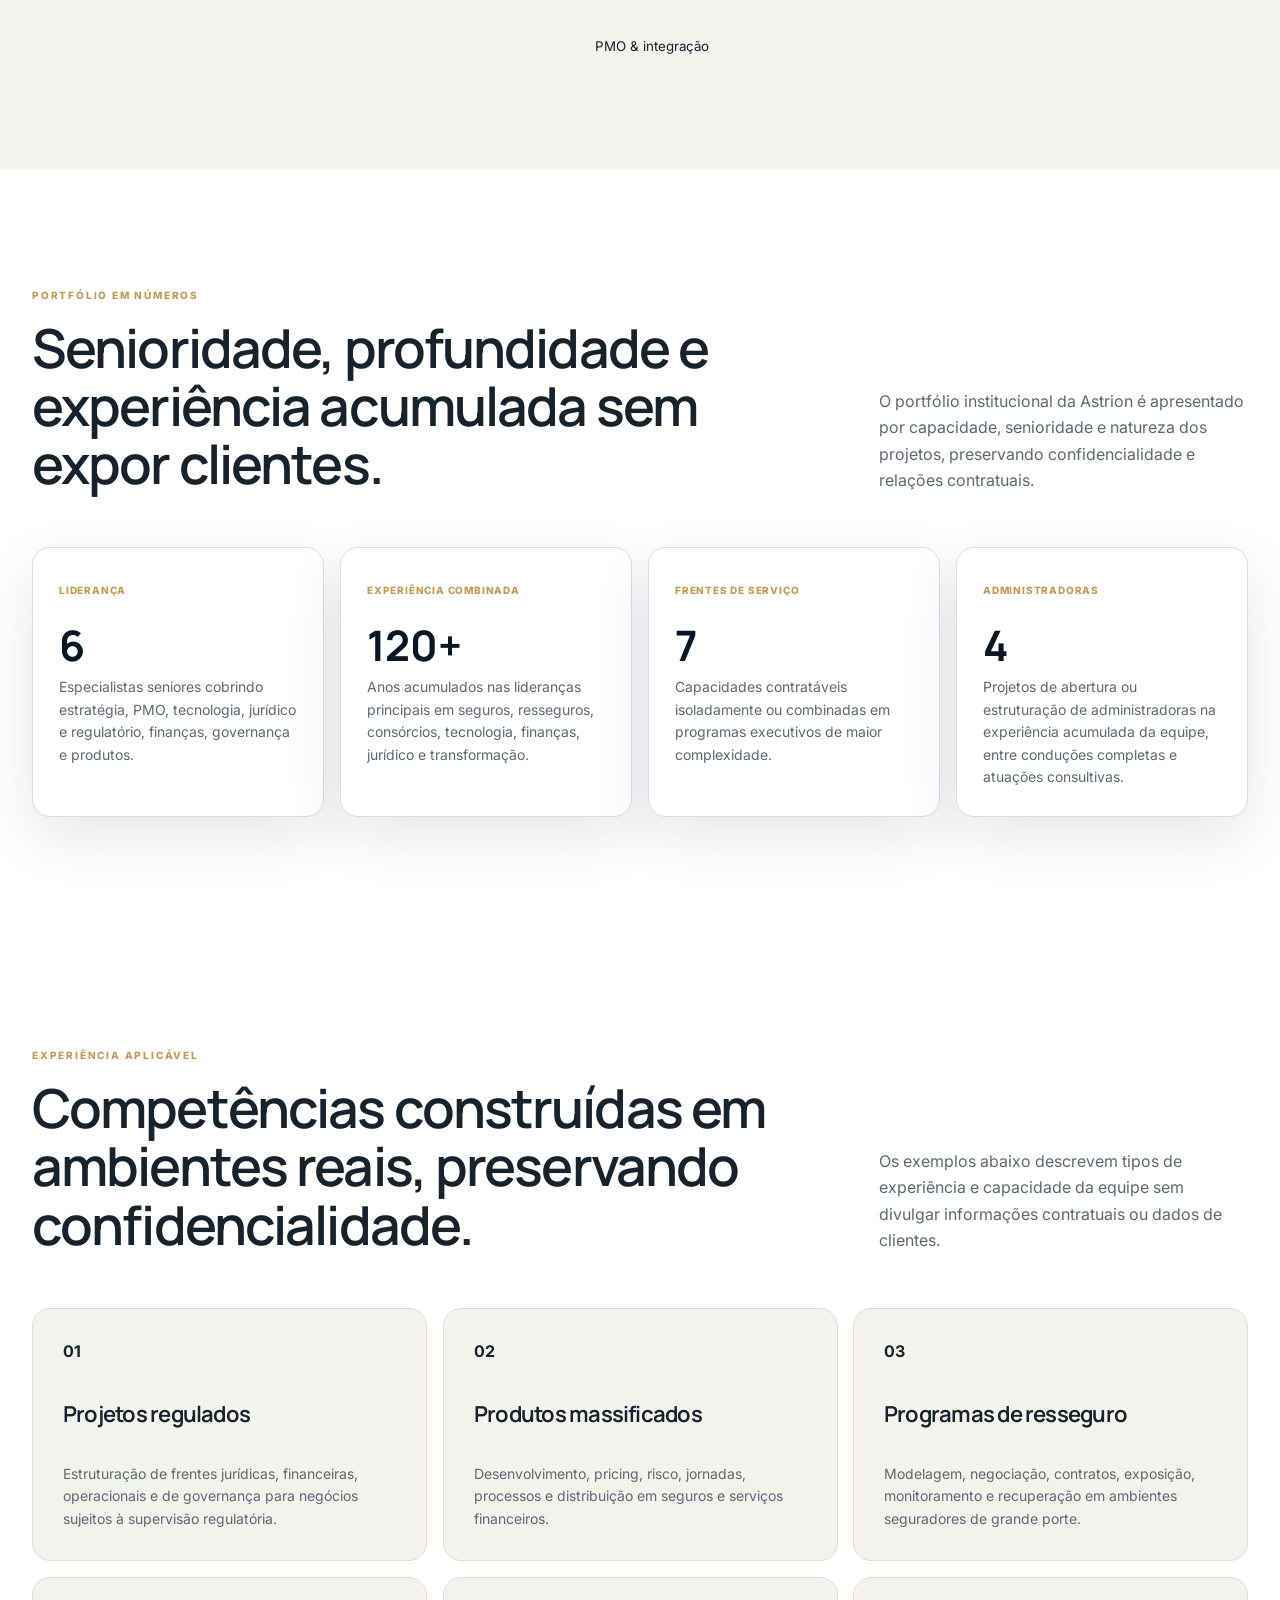
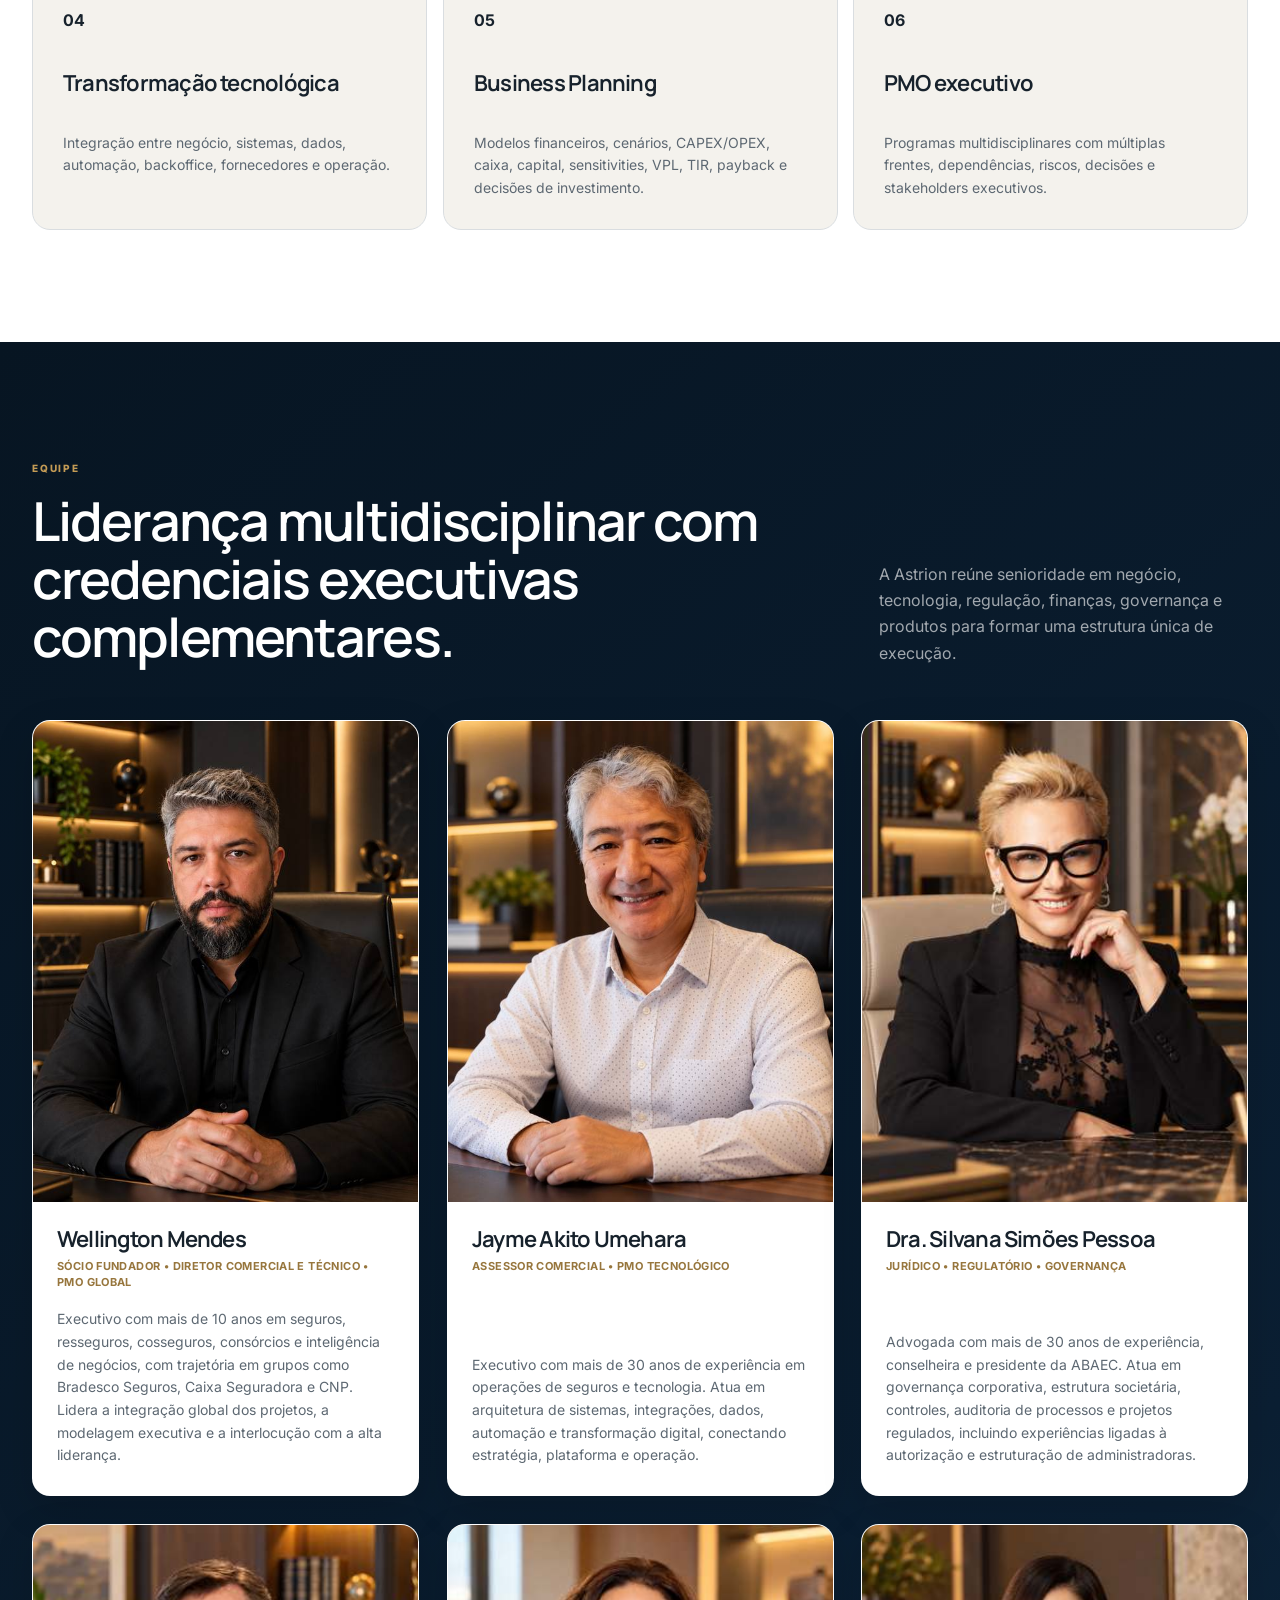
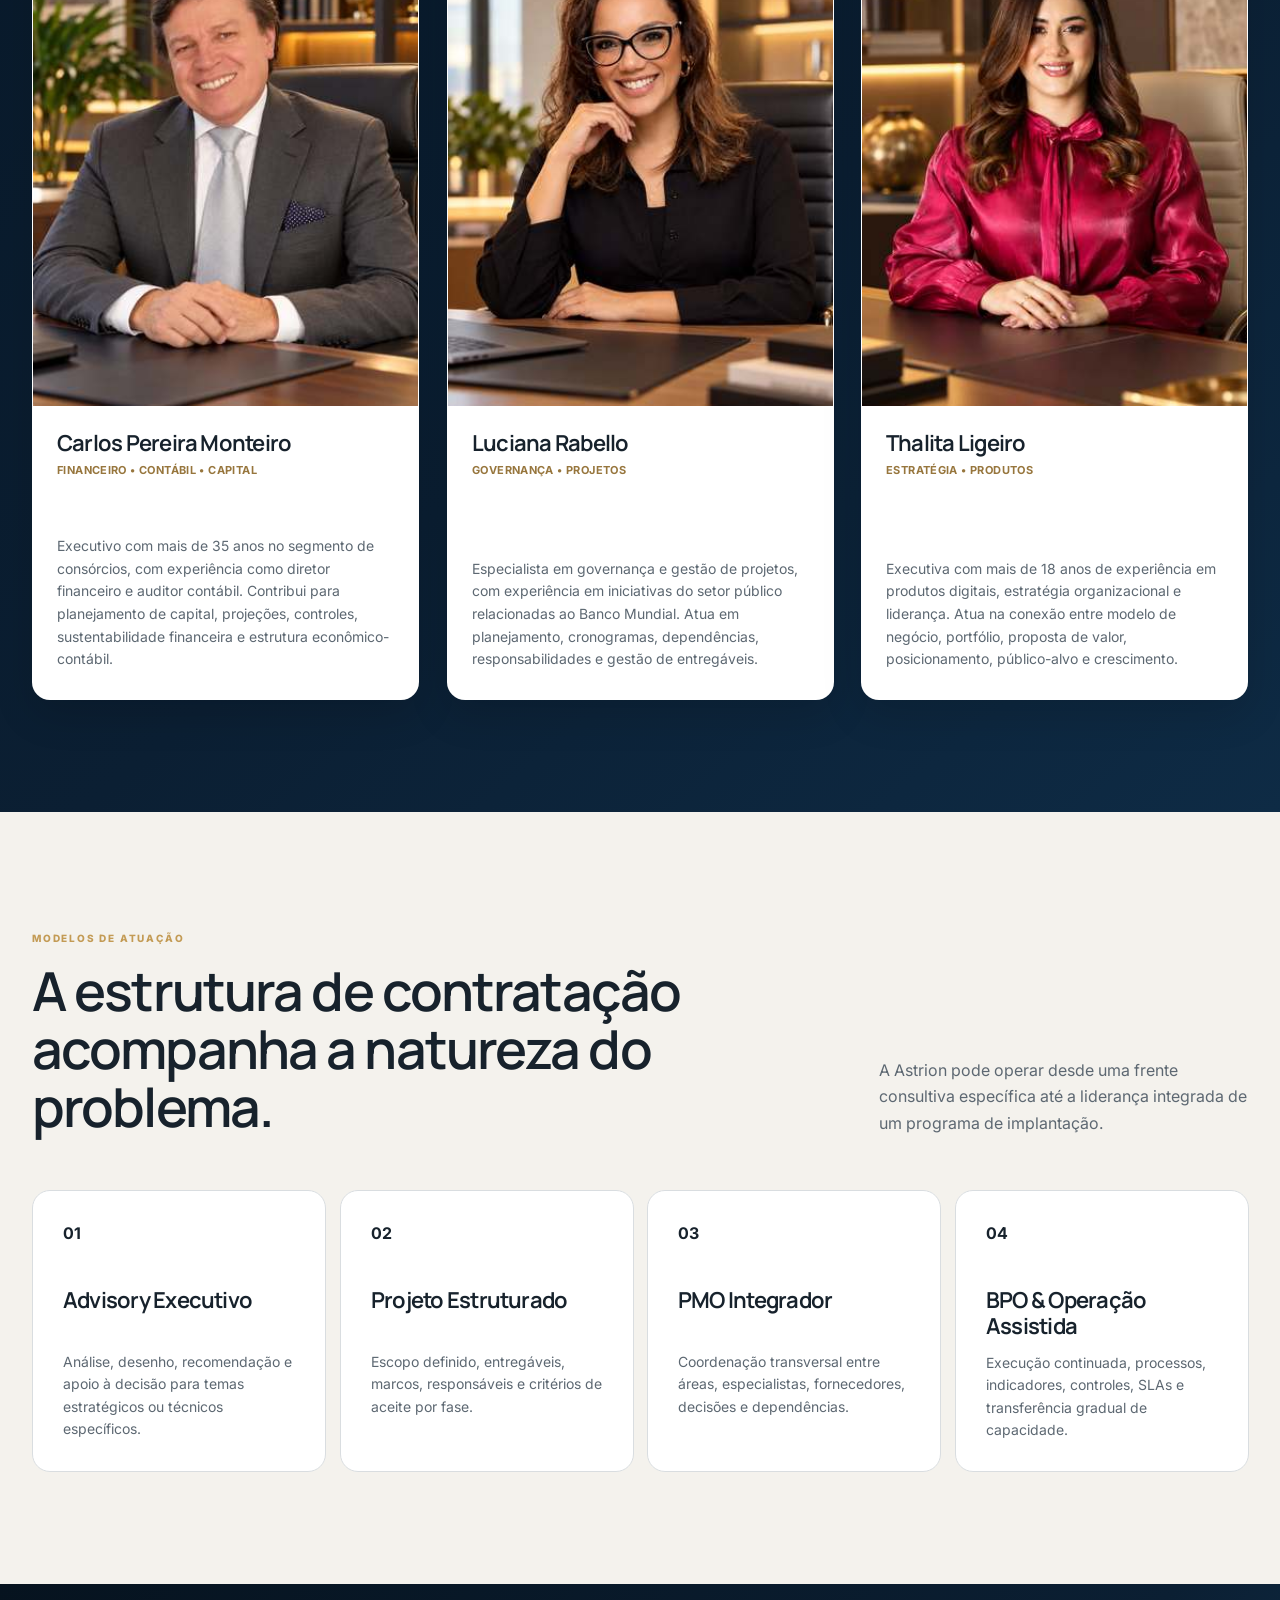
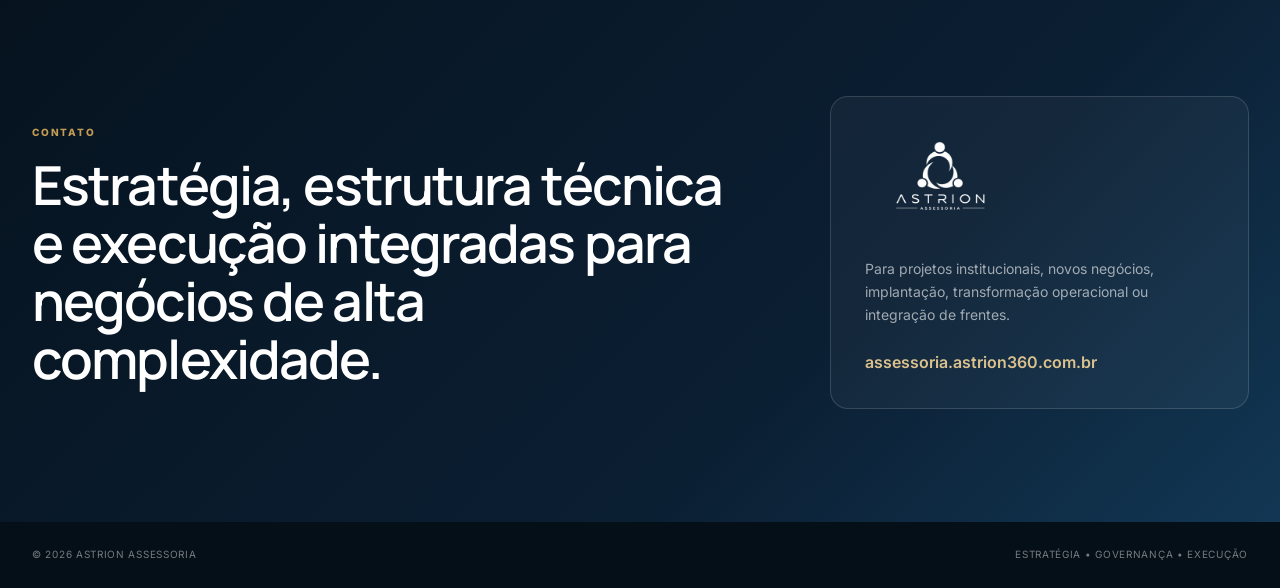
==== commit 56e5aa78: "Rebuild institutional layout and embed approved leadership portraits" ====
--- a/index.html
+++ b/index.html
@@ -1,251 +1,70 @@
-<!DOCTYPE html>
+<!doctype html>
 <html lang="pt-BR">
 <head>
-  <meta charset="utf-8" />
-  <meta name="viewport" content="width=device-width, initial-scale=1, viewport-fit=cover" />
-  <meta name="theme-color" content="#081725" />
-  <meta name="description" content="Astrion Assessoria — consultoria executiva e integradora de projetos complexos em seguros, resseguros, consórcios, tecnologia, BPO e negócios B2B." />
-  <title>Astrion Assessoria | Estratégia, estrutura técnica e execução</title>
-  <link rel="preconnect" href="https://fonts.googleapis.com" />
-  <link rel="preconnect" href="https://fonts.gstatic.com" crossorigin />
-  <link href="https://fonts.googleapis.com/css2?family=Inter:wght@400;500;600;700&family=Manrope:wght@500;600;700&display=swap" rel="stylesheet" />
-  <link rel="stylesheet" href="styles.css" />
+<meta charset="utf-8">
+<meta name="viewport" content="width=device-width,initial-scale=1,viewport-fit=cover">
+<meta name="theme-color" content="#071827">
+<meta name="description" content="Astrion Assessoria — estratégia, estrutura técnica e execução para negócios complexos em consórcios, seguros, resseguros, tecnologia, BPO e B2B.">
+<title>Astrion Assessoria | Institucional</title>
+<link rel="preconnect" href="https://fonts.googleapis.com">
+<link rel="preconnect" href="https://fonts.gstatic.com" crossorigin>
+<link href="https://fonts.googleapis.com/css2?family=Inter:wght@400;500;600;700&family=Manrope:wght@500;600;700&display=swap" rel="stylesheet">
+<link rel="stylesheet" href="styles.css">
 </head>
 <body>
-  <header class="site-header">
-    <div class="container header-inner">
-      <a class="brand" href="#inicio" aria-label="Astrion Assessoria — início">
-        <img src="assets/astrion-logo.png" alt="Astrion Assessoria" />
-      </a>
-      <nav class="desktop-nav" aria-label="Navegação principal">
-        <a href="#astrion">Astrion</a>
-        <a href="#atuacao">Atuação</a>
-        <a href="#especialidades">Especialidades</a>
-        <a href="#metodo">Como atuamos</a>
-        <a href="#portfolio">Portfólio</a>
-        <a href="#equipe">Equipe</a>
-        <a href="#contratacao">Contratação</a>
-      </nav>
-      <a class="header-cta" href="#contato">Fale com a Astrion</a>
-      <details class="mobile-nav">
-        <summary aria-label="Abrir menu"><span></span><span></span><span></span></summary>
-        <div class="mobile-panel">
-          <a href="#astrion">Astrion</a>
-          <a href="#atuacao">Atuação</a>
-          <a href="#especialidades">Especialidades</a>
-          <a href="#metodo">Como atuamos</a>
-          <a href="#portfolio">Portfólio</a>
-          <a href="#equipe">Equipe</a>
-          <a href="#contratacao">Contratação</a>
-          <a class="mobile-cta" href="#contato">Fale com a Astrion</a>
-        </div>
-      </details>
-    </div>
-  </header>
+<header class="site-header"><div class="container header-inner">
+<a class="brand" href="#inicio"><img src="assets/astrion-logo.png" alt="Astrion Assessoria"></a>
+<nav class="desktop-nav"><a href="#astrion">Astrion</a><a href="#atuacao">Atuação</a><a href="#especialidades">Especialidades</a><a href="#metodo">Método</a><a href="#portfolio">Portfólio</a><a href="#equipe">Equipe</a></nav>
+<a class="header-cta" href="#contato">Fale com a Astrion</a>
+<details class="mobile-nav"><summary aria-label="Abrir menu"><span></span><span></span><span></span></summary><div class="mobile-panel"><a href="#astrion">Astrion</a><a href="#atuacao">Atuação</a><a href="#especialidades">Especialidades</a><a href="#metodo">Método</a><a href="#portfolio">Portfólio</a><a href="#equipe">Equipe</a><a href="#contato">Contato</a></div></details>
+</div></header>
+<main>
+<section class="hero" id="inicio"><div class="container hero-grid">
+<div class="hero-copy"><span class="eyebrow">ASTRION ASSESSORIA</span><h1>Estratégia, estrutura técnica e execução para negócios de alta complexidade.</h1><p>A Astrion combina visão executiva, profundidade técnica e gestão integrada para estruturar, implantar e evoluir negócios em consórcios, seguros, resseguros, serviços financeiros, tecnologia e operações B2B.</p><div class="hero-actions"><a class="btn btn-gold" href="#atuacao">Conheça nossa atuação</a><a class="btn btn-ghost" href="#equipe">Nossa equipe</a></div></div>
+<div class="process-visual"><div class="process-orbit"><div class="process-core"><img src="assets/astrion-logo.png" alt=""></div></div><div class="process-steps"><div class="process-step"><strong>01</strong><small>Diagnóstico</small></div><div class="process-step"><strong>02</strong><small>Estruturação</small></div><div class="process-step"><strong>03</strong><small>Implantação</small></div></div></div>
+</div><div class="capability-strip"><div class="container capability-row"><div><small>VISÃO</small><strong>Executiva e integrada</strong></div><div><small>MODELO</small><strong>Advisory + execução</strong></div><div><small>GOVERNANÇA</small><strong>PMO e especialistas</strong></div><div><small>DECISÃO</small><strong>Dados e viabilidade</strong></div><div><small>ENTREGA</small><strong>Do desenho à operação</strong></div></div></div></section>
 
-  <main>
-    <section class="hero" id="inicio">
-      <div class="hero-grid container">
-        <div class="hero-copy">
-          <span class="eyebrow">ASTRION ASSESSORIA</span>
-          <h1>Estratégia, estrutura técnica e execução para negócios de alta complexidade.</h1>
-          <p>A Astrion combina visão executiva, profundidade técnica e gestão integrada para estruturar, implantar e evoluir negócios em seguros, resseguros, consórcios, serviços financeiros, tecnologia e operações B2B.</p>
-          <div class="hero-actions">
-            <a class="btn btn-gold" href="#atuacao">Conheça nossa atuação</a>
-            <a class="btn btn-ghost" href="#equipe">Nossa equipe</a>
-          </div>
-        </div>
-        <div class="hero-visual" aria-hidden="true">
-          <div class="hero-emblem"><img src="assets/astrion-logo.png" alt="" /></div>
-          <div class="hero-orbit orbit-1"></div>
-          <div class="hero-orbit orbit-2"></div>
-          <div class="hero-steps">
-            <div class="hero-index"><span>01</span><small>Diagnóstico</small></div>
-            <div class="hero-index"><span>02</span><small>Estruturação</small></div>
-            <div class="hero-index"><span>03</span><small>Implantação</small></div>
-          </div>
-        </div>
-      </div>
-      <div class="hero-capabilities">
-        <div class="container capability-row">
-          <div><small>VISÃO</small><strong>Executiva e integrada</strong></div>
-          <div><small>MODELO</small><strong>Advisory + execução</strong></div>
-          <div><small>GOVERNANÇA</small><strong>PMO e especialistas</strong></div>
-          <div><small>DECISÃO</small><strong>Dados e viabilidade</strong></div>
-          <div><small>ENTREGA</small><strong>Do desenho à operação</strong></div>
-        </div>
-      </div>
-    </section>
+<section class="section section-light" id="astrion"><div class="container about-grid">
+<div><span class="eyebrow">QUEM SOMOS</span><h2>Uma consultoria executiva que assume responsabilidade pela integração do projeto.</h2></div>
+<div class="about-copy"><p class="lead">A Astrion não atua como uma consultoria genérica ou restrita à recomendação.</p><p>Estruturamos decisões, coordenamos disciplinas e apoiamos a execução com governança, método e profundidade técnica. Nossa atuação conecta estratégia, produtos, modelagem financeira, jurídico e regulatório, tecnologia, dados, operações, canais, riscos e especialistas do cliente em uma arquitetura única de projeto.</p><div class="about-note"><strong>Modelo de atuação</strong><span>Um único eixo executivo para organizar decisões, dependências, responsáveis e entrega.</span></div></div>
+</div><div class="container pillars"><article><span>01</span><h3>Estruturar</h3><p>Transformar oportunidades e problemas em arquitetura de negócio, premissas e plano executável.</p></article><article><span>02</span><h3>Integrar</h3><p>Conectar áreas, especialistas, fornecedores e decisões sob uma governança única.</p></article><article><span>03</span><h3>Implantar</h3><p>Converter desenho em operação, controlando marcos, riscos, dependências e critérios de aceite.</p></article><article><span>04</span><h3>Evoluir</h3><p>Acompanhar performance, recalibrar hipóteses e sustentar crescimento com dados e disciplina.</p></article></div></section>
 
-    <section class="section section-light" id="astrion">
-      <div class="container two-col intro-grid">
-        <div class="section-title">
-          <span class="eyebrow">QUEM SOMOS</span>
-          <h2>Uma consultoria executiva que assume responsabilidade pela integração do projeto.</h2>
-        </div>
-        <div class="section-copy">
-          <p class="lead">A Astrion não atua como uma consultoria genérica ou restrita à recomendação. Estruturamos decisões, coordenamos disciplinas e apoiamos a execução com governança, método e profundidade técnica.</p>
-          <p>Nossa atuação conecta estratégia, produtos, modelagem financeira, jurídico e regulatório, tecnologia, dados, operações, canais, riscos e especialistas externos ou internos do cliente em uma arquitetura única de projeto.</p>
-        </div>
-      </div>
-      <div class="container pillars">
-        <article><span>01</span><h3>Estruturar</h3><p>Transformar oportunidades e problemas em arquitetura de negócio, premissas e plano executável.</p></article>
-        <article><span>02</span><h3>Integrar</h3><p>Conectar áreas, especialistas, fornecedores e decisões sob uma governança única.</p></article>
-        <article><span>03</span><h3>Implantar</h3><p>Converter desenho em operação, controlando marcos, riscos, dependências e critérios de aceite.</p></article>
-        <article><span>04</span><h3>Evoluir</h3><p>Acompanhar performance, recalibrar hipóteses e sustentar crescimento com dados e disciplina.</p></article>
-      </div>
-    </section>
+<section class="section section-navy" id="atuacao"><div class="container section-heading inverse"><div><span class="eyebrow">O QUE FAZEMOS</span><h2>Sete frentes de serviço conectadas por uma única lógica de execução.</h2></div><p>Cada frente pode ser contratada isoladamente ou combinada em programas executivos mais amplos, conforme o problema, o nível de integração e a governança exigida.</p></div>
+<div class="container services-grid">
+<a class="service-card" href="servicos/consorcios.html"><b>01</b><h3>Assessoria de Consórcios</h3><p>Estratégia, produtos, canais, Business Plan, operação, governança e estruturação de novas operações.</p><span class="learn-more">Conheça a frente →</span></a>
+<a class="service-card" href="servicos/seguros.html"><b>02</b><h3>Produtos de Seguros</h3><p>Concepção, subscrição, pricing, coberturas, jornada, risco, distribuição e viabilidade.</p><span class="learn-more">Conheça a frente →</span></a>
+<a class="service-card" href="servicos/resseguros.html"><b>03</b><h3>Produtos de Resseguro</h3><p>Arquitetura de programas, modelagem, contratos, negociação, monitoramento e recuperação.</p><span class="learn-more">Conheça a frente →</span></a>
+<a class="service-card" href="servicos/empresarial.html"><b>04</b><h3>Consultoria Empresarial</h3><p>Estratégia, desenho operacional, eficiência, governança e implantação de iniciativas prioritárias.</p><span class="learn-more">Conheça a frente →</span></a>
+<a class="service-card" href="servicos/tecnologia.html"><b>05</b><h3>Consultoria Tecnológica</h3><p>Arquitetura, integrações, automação, dados, BI, sistemas, fornecedores e transformação digital.</p><span class="learn-more">Conheça a frente →</span></a>
+<a class="service-card" href="servicos/bpo.html"><b>06</b><h3>BPO</h3><p>Capacidade adicional, desenho de processos, operação assistida, indicadores, controles e melhoria contínua.</p><span class="learn-more">Conheça a frente →</span></a>
+<a class="service-card" href="servicos/b2b.html"><b>07</b><h3>Serviços B2B</h3><p>Originação, ecossistemas, canais, parcerias, distribuição, produtos e implantação comercial B2B/B2B2C.</p><span class="learn-more">Conheça a frente →</span></a>
+</div></section>
 
-    <section class="section section-navy" id="atuacao">
-      <div class="container section-heading inverse">
-        <div><span class="eyebrow">O QUE FAZEMOS</span><h2>Sete frentes de serviço conectadas por uma única lógica de execução.</h2></div>
-        <p>As frentes podem ser contratadas isoladamente ou combinadas em programas mais amplos, conforme a complexidade do objetivo e o nível de integração exigido.</p>
-      </div>
-      <div class="container services-grid">
-        <a class="service-card" href="servicos/consorcios.html"><b>01</b><h3>Assessoria de Consórcios</h3><p>Estratégia, produtos, canais, Business Plan, operação, governança e estruturação de novas operações.</p><span class="learn-more">Conheça a frente →</span></a>
-        <a class="service-card" href="servicos/seguros.html"><b>02</b><h3>Desenvolvimento de Produtos de Seguros</h3><p>Concepção, subscrição, pricing, coberturas, jornada, risco, distribuição e viabilidade.</p><span class="learn-more">Conheça a frente →</span></a>
-        <a class="service-card" href="servicos/resseguros.html"><b>03</b><h3>Desenvolvimento de Produtos de Resseguro</h3><p>Arquitetura de programas, modelagem, contratos, negociação, monitoramento e recuperação.</p><span class="learn-more">Conheça a frente →</span></a>
-        <a class="service-card" href="servicos/empresarial.html"><b>04</b><h3>Consultoria Empresarial</h3><p>Estratégia, desenho operacional, eficiência, governança e implantação de iniciativas prioritárias.</p><span class="learn-more">Conheça a frente →</span></a>
-        <a class="service-card" href="servicos/tecnologia.html"><b>05</b><h3>Consultoria Tecnológica</h3><p>Arquitetura, integrações, automação, dados, BI, sistemas, fornecedores e transformação digital.</p><span class="learn-more">Conheça a frente →</span></a>
-        <a class="service-card" href="servicos/bpo.html"><b>06</b><h3>BPO</h3><p>Capacidade adicional, desenho de processos, operação assistida, indicadores, controles e melhoria contínua.</p><span class="learn-more">Conheça a frente →</span></a>
-        <a class="service-card service-wide" href="servicos/b2b.html"><b>07</b><h3>Serviços B2B</h3><p>Originação, desenho de ecossistemas, canais, parcerias, distribuição, produtos e implantação comercial B2B/B2B2C.</p><span class="learn-more">Conheça a frente →</span></a>
-      </div>
-    </section>
+<section class="section section-light" id="especialidades"><div class="container section-heading"><div><span class="eyebrow">ESPECIALIDADES</span><h2>Profundidade setorial onde estratégia e operação precisam conversar.</h2></div><p>A Astrion concentra conhecimento em ambientes regulados e em modelos que exigem coordenação entre risco, produto, tecnologia, capital, operação e distribuição.</p></div>
+<div class="container expertise-grid"><article class="expertise-card dark"><span>CONSÓRCIOS</span><h3>Estruturação, produtos, carteira, canais e implantação.</h3><p>Uma das frentes de maior profundidade da Astrion, incluindo modelos próprios e white label, Business Plan, riscos, tecnologia, operação e governança regulatória.</p><div class="expertise-list"><div>Novas administradoras</div><div>Produtos e canais</div><div>Modelagem econômica</div><div>Operação e tecnologia</div></div></article>
+<article class="expertise-card"><span>SEGUROS</span><h3>Produto, subscrição e resultado técnico.</h3><p>Desenvolvimento de produtos, análise de risco, precificação, sinistros, operações, distribuição e acompanhamento de carteira.</p></article>
+<article class="expertise-card"><span>RESSEGUROS</span><h3>Risco, capacidade e proteção de capital.</h3><p>Estruturação de programas proporcionais e não proporcionais, modelagem, negociação, contratos, monitoramento e recuperações.</p></article>
+<article class="expertise-card"><span>SERVIÇOS FINANCEIROS &amp; B2B</span><h3>Novos negócios e ecossistemas de distribuição.</h3><p>Modelos B2B/B2B2C, canais, parcerias, produtos financeiros, dados e integração entre originadores, operadores e distribuidores.</p></article></div></section>
 
-    <section class="section section-light" id="especialidades">
-      <div class="container section-heading">
-        <div><span class="eyebrow">ESPECIALIDADES</span><h2>Profundidade setorial onde estratégia e operação precisam conversar.</h2></div>
-        <p>A Astrion concentra conhecimento em ambientes regulados e em modelos que exigem coordenação entre risco, produto, tecnologia, capital, operação e distribuição.</p>
-      </div>
-      <div class="container expertise-grid">
-        <article class="expertise-card featured"><span>CONSÓRCIOS</span><h3>Estruturação, produtos, carteira, canais e implantação.</h3><p>Uma das frentes de maior profundidade da Astrion, incluindo desenho de modelos próprios e white label, Business Plan, riscos, tecnologia, operação e governança regulatória.</p><ul><li>Novas administradoras e operações</li><li>Produtos e canais de distribuição</li><li>Modelagem econômica e viabilidade</li><li>Operação, tecnologia e governança</li></ul></article>
-        <article class="expertise-card"><span>SEGUROS</span><h3>Produto, subscrição e resultado técnico.</h3><p>Desenvolvimento de produtos, análise de risco, precificação, sinistros, operações, distribuição e acompanhamento de carteira.</p></article>
-        <article class="expertise-card"><span>RESSEGUROS</span><h3>Risco, capacidade e proteção de capital.</h3><p>Estruturação de programas proporcionais e não proporcionais, modelagem, negociação, contratos, monitoramento e recuperações.</p></article>
-        <article class="expertise-card"><span>SERVIÇOS FINANCEIROS & B2B</span><h3>Novos negócios e ecossistemas de distribuição.</h3><p>Modelos B2B/B2B2C, canais, parcerias, produtos financeiros, dados e integração entre originadores, operadores e distribuidores.</p></article>
-      </div>
-    </section>
+<section class="section section-dark" id="metodo"><div class="container section-heading inverse"><div><span class="eyebrow">COMO ATUAMOS</span><h2>Um método único do diagnóstico à estabilização.</h2></div><p>O nível de profundidade varia por projeto, mas a disciplina é constante: hipótese clara, evidência, governança, responsáveis, dependências e critérios de aceite.</p></div>
+<div class="container method-grid"><article class="method-card"><b>01</b><h3>Diagnóstico</h3><p>Objetivo, contexto, dados, estrutura atual, restrições e decisões críticas.</p></article><article class="method-card"><b>02</b><h3>Modelagem</h3><p>Tese, cenários, Business Plan, viabilidade, riscos e premissas executivas.</p></article><article class="method-card"><b>03</b><h3>Arquitetura</h3><p>Modelo operacional, produtos, processos, tecnologia, governança e responsabilidades.</p></article><article class="method-card"><b>04</b><h3>Estruturação</h3><p>Planos de trabalho por frente, fornecedores, requisitos, políticas e documentação.</p></article><article class="method-card"><b>05</b><h3>Implantação</h3><p>Build, configuração, contratação, integração, testes, readiness e preparação do go-live.</p></article><article class="method-card"><b>06</b><h3>Estabilização</h3><p>Hypercare, indicadores, correções, transferência de conhecimento e governança permanente.</p></article></div>
+<div class="container governance-bar"><div><small>CONTROLE</small><strong>Marcos e cronograma</strong></div><div><small>RISCO</small><strong>Issues e dependências</strong></div><div><small>QUALIDADE</small><strong>Critérios de aceite</strong></div><div><small>DECISÃO</small><strong>Fóruns executivos</strong></div><div><small>TRANSPARÊNCIA</small><strong>Reporte e evidências</strong></div></div></section>
 
-    <section class="section section-graphite" id="metodo">
-      <div class="container section-heading inverse">
-        <div><span class="eyebrow">COMO ATUAMOS</span><h2>Um método único do diagnóstico à estabilização.</h2></div>
-        <p>O nível de profundidade varia por projeto, mas a disciplina é constante: hipótese clara, evidência, governança, responsáveis, dependências e critérios de aceite.</p>
-      </div>
-      <div class="container method-track">
-        <article><b>01</b><h3>Diagnóstico</h3><p>Objetivo, contexto, dados, estrutura atual, restrições e decisões críticas.</p></article>
-        <article><b>02</b><h3>Modelagem</h3><p>Tese, cenários, Business Plan, viabilidade, riscos e premissas executivas.</p></article>
-        <article><b>03</b><h3>Arquitetura</h3><p>Modelo operacional, produtos, processos, tecnologia, governança e responsabilidades.</p></article>
-        <article><b>04</b><h3>Estruturação</h3><p>Planos de trabalho por frente, fornecedores, requisitos, políticas e documentação.</p></article>
-        <article><b>05</b><h3>Implantação</h3><p>Build, configuração, contratação, integração, testes, readiness e preparação do go-live.</p></article>
-        <article><b>06</b><h3>Estabilização</h3><p>Hypercare, indicadores, correções, transferência de conhecimento e governança permanente.</p></article>
-      </div>
-      <div class="container governance-bar">
-        <div><small>CONTROLE</small><strong>Marcos e cronograma</strong></div>
-        <div><small>RISCO</small><strong>Issues e dependências</strong></div>
-        <div><small>QUALIDADE</small><strong>Critérios de aceite</strong></div>
-        <div><small>DECISÃO</small><strong>Fóruns executivos</strong></div>
-        <div><small>TRANSPARÊNCIA</small><strong>Reporte e evidências</strong></div>
-      </div>
-    </section>
+<section class="section section-light"><div class="container integrator-grid"><div class="integrator-copy"><span class="eyebrow">ASTRION COMO INTEGRADORA</span><h2>Uma única governança para disciplinas que normalmente operam separadas.</h2><p>A Astrion assume a coordenação executiva e organiza a interação entre cliente, especialistas, fornecedores e frentes técnicas.</p></div><div class="integrator-board"><div class="integrator-node n1">Estratégia</div><div class="integrator-node n2">Financeiro</div><div class="integrator-node n3">Jurídico &amp; Reg.</div><div class="integrator-node n4">Tecnologia</div><div class="integrator-node n5">Operações</div><div class="integrator-node n6">Produtos</div><div class="integrator-node n7">Canais</div><div class="integrator-node n8">Dados &amp; Riscos</div><div class="integrator-core"><img src="assets/astrion-logo.png" alt="Astrion"><small>PMO &amp; integração</small></div></div></div></section>
 
-    <section class="section section-light integrator-section">
-      <div class="container integrator-grid">
-        <div class="section-title"><span class="eyebrow">ASTRION COMO INTEGRADORA</span><h2>Uma única governança para disciplinas que normalmente operam separadas.</h2><p class="lead">A Astrion assume a coordenação executiva e organiza a interação entre cliente, especialistas, fornecedores e frentes técnicas.</p></div>
-        <div class="integrator-diagram" aria-label="Modelo de integração Astrion">
-          <div class="core"><img src="assets/astrion-logo.png" alt="Astrion" /><span>PMO & integração</span></div>
-          <div class="node n1">Estratégia</div><div class="node n2">Financeiro</div><div class="node n3">Jurídico & Reg.</div><div class="node n4">Tecnologia</div><div class="node n5">Operações</div><div class="node n6">Produtos</div><div class="node n7">Canais</div><div class="node n8">Dados & Riscos</div>
-        </div>
-      </div>
-    </section>
+<section class="section section-white" id="portfolio"><div class="container section-heading"><div><span class="eyebrow">PORTFÓLIO EM NÚMEROS</span><h2>Senioridade, profundidade e experiência acumulada sem expor clientes.</h2></div><p>O portfólio institucional da Astrion é apresentado por capacidade, senioridade e natureza dos projetos, preservando confidencialidade e relações contratuais.</p></div><div class="container portfolio-grid"><article class="portfolio-card"><b>LIDERANÇA</b><strong>6</strong><p>Especialistas seniores cobrindo estratégia, PMO, tecnologia, jurídico e regulatório, finanças, governança e produtos.</p></article><article class="portfolio-card"><b>EXPERIÊNCIA COMBINADA</b><strong>120+</strong><p>Anos acumulados nas lideranças principais em seguros, resseguros, consórcios, tecnologia, finanças, jurídico e transformação.</p></article><article class="portfolio-card"><b>FRENTES DE SERVIÇO</b><strong>7</strong><p>Capacidades contratáveis isoladamente ou combinadas em programas executivos de maior complexidade.</p></article><article class="portfolio-card"><b>ADMINISTRADORAS</b><strong>4</strong><p>Projetos de abertura ou estruturação de administradoras na experiência acumulada da equipe, entre conduções completas e atuações consultivas.</p></article></div></section>
 
-    <section class="section section-white" id="portfolio">
-      <div class="container section-heading">
-        <div><span class="eyebrow">PORTFÓLIO EM NÚMEROS</span><h2>Senioridade, profundidade e experiência acumulada sem expor clientes.</h2></div>
-        <p>O portfólio institucional da Astrion é apresentado por capacidade, senioridade e natureza dos projetos, preservando confidencialidade e relações contratuais.</p>
-      </div>
-      <div class="container portfolio-grid">
-        <article class="portfolio-card"><b>LIDERANÇA</b><strong>6</strong><p>Especialistas seniores cobrindo estratégia, PMO, tecnologia, jurídico e regulatório, finanças, governança e produtos.</p></article>
-        <article class="portfolio-card"><b>EXPERIÊNCIA COMBINADA</b><strong>120+</strong><p>Anos acumulados nas lideranças principais em seguros, resseguros, consórcios, tecnologia, finanças, jurídico e transformação.</p></article>
-        <article class="portfolio-card"><b>FRENTES DE SERVIÇO</b><strong>7</strong><p>Capacidades contratáveis isoladamente ou combinadas em programas executivos de maior complexidade.</p></article>
-        <article class="portfolio-card"><b>ADMINISTRADORAS</b><strong>4</strong><p>Projetos de abertura ou estruturação de administradoras de consórcios na experiência acumulada da equipe, entre conduções completas e atuações consultivas.</p></article>
-      </div>
-    </section>
+<section class="section section-white"><div class="container section-heading"><div><span class="eyebrow">EXPERIÊNCIA APLICÁVEL</span><h2>Competências construídas em ambientes reais, preservando confidencialidade.</h2></div><p>Os exemplos abaixo descrevem tipos de experiência e capacidade da equipe sem divulgar informações contratuais ou dados de clientes.</p></div><div class="container references-grid"><article class="reference-card"><b>01</b><h3>Projetos regulados</h3><p>Estruturação de frentes jurídicas, financeiras, operacionais e de governança para negócios sujeitos à supervisão regulatória.</p></article><article class="reference-card"><b>02</b><h3>Produtos massificados</h3><p>Desenvolvimento, pricing, risco, jornadas, processos e distribuição em seguros e serviços financeiros.</p></article><article class="reference-card"><b>03</b><h3>Programas de resseguro</h3><p>Modelagem, negociação, contratos, exposição, monitoramento e recuperação em ambientes seguradores de grande porte.</p></article><article class="reference-card"><b>04</b><h3>Transformação tecnológica</h3><p>Integração entre negócio, sistemas, dados, automação, backoffice, fornecedores e operação.</p></article><article class="reference-card"><b>05</b><h3>Business Planning</h3><p>Modelos financeiros, cenários, CAPEX/OPEX, caixa, capital, sensitivities, VPL, TIR, payback e decisões de investimento.</p></article><article class="reference-card"><b>06</b><h3>PMO executivo</h3><p>Programas multidisciplinares com múltiplas frentes, dependências, riscos, decisões e stakeholders executivos.</p></article></div></section>
 
-    <section class="section section-white" id="referencias">
-      <div class="container section-heading">
-        <div><span class="eyebrow">EXPERIÊNCIA APLICÁVEL</span><h2>Competências construídas em ambientes reais, preservando confidencialidade.</h2></div>
-        <p>Os exemplos abaixo descrevem tipos de experiência e capacidade da equipe sem divulgar informações contratuais ou dados de clientes.</p>
-      </div>
-      <div class="container references-grid">
-        <article><span>01</span><h3>Projetos regulados</h3><p>Estruturação de frentes jurídicas, financeiras, operacionais e de governança para negócios sujeitos à supervisão regulatória.</p></article>
-        <article><span>02</span><h3>Produtos massificados</h3><p>Desenvolvimento, pricing, risco, jornadas, processos e distribuição em seguros e serviços financeiros.</p></article>
-        <article><span>03</span><h3>Programas de resseguro</h3><p>Modelagem, negociação, contratos, exposição, monitoramento e recuperação em ambientes seguradores de grande porte.</p></article>
-        <article><span>04</span><h3>Transformação tecnológica</h3><p>Integração entre negócio, sistemas, dados, automação, backoffice, fornecedores e operação.</p></article>
-        <article><span>05</span><h3>Business Planning</h3><p>Modelos financeiros, cenários, CAPEX/OPEX, caixa, capital, sensitivities, VPL, TIR, payback e decisões de investimento.</p></article>
-        <article><span>06</span><h3>PMO executivo</h3><p>Programas multidisciplinares com múltiplas frentes, dependências, riscos, decisões e stakeholders executivos.</p></article>
-      </div>
-    </section>
+<section class="section section-navy team-section" id="equipe"><div class="container section-heading inverse"><div><span class="eyebrow">EQUIPE</span><h2>Liderança multidisciplinar com credenciais executivas complementares.</h2></div><p>A Astrion reúne senioridade em negócio, tecnologia, regulação, finanças, governança e produtos para formar uma estrutura única de execução.</p></div><div class="container team-grid"><article class="person-card"><div class="portrait"><img src="[data-uri]" alt="Wellington Mendes"></div><div class="person-copy"><h3>Wellington Mendes</h3><p class="role">Sócio Fundador • Diretor Comercial e Técnico • PMO Global</p><p>Executivo com mais de 10 anos em seguros, resseguros, cosseguros, consórcios e inteligência de negócios, com trajetória em grupos como Bradesco Seguros, Caixa Seguradora e CNP. Lidera a integração global dos projetos, a modelagem executiva e a interlocução com a alta liderança.</p></div></article>
+<article class="person-card"><div class="portrait"><img src="[data-uri]" alt="Jayme Akito Umehara"></div><div class="person-copy"><h3>Jayme Akito Umehara</h3><p class="role">Assessor Comercial • PMO Tecnológico</p><p>Executivo com mais de 30 anos de experiência em operações de seguros e tecnologia. Atua em arquitetura de sistemas, integrações, dados, automação e transformação digital, conectando estratégia, plataforma e operação.</p></div></article>
+<article class="person-card"><div class="portrait"><img src="[data-uri]" alt="Dra. Silvana Simões Pessoa"></div><div class="person-copy"><h3>Dra. Silvana Simões Pessoa</h3><p class="role">Jurídico • Regulatório • Governança</p><p>Advogada com mais de 30 anos de experiência, conselheira e presidente da ABAEC. Atua em governança corporativa, estrutura societária, controles, auditoria de processos e projetos regulados, incluindo experiências ligadas à autorização e estruturação de administradoras.</p></div></article>
+<article class="person-card"><div class="portrait"><img src="[data-uri]" alt="Carlos Pereira Monteiro"></div><div class="person-copy"><h3>Carlos Pereira Monteiro</h3><p class="role">Financeiro • Contábil • Capital</p><p>Executivo com mais de 35 anos no segmento de consórcios, com experiência como diretor financeiro e auditor contábil. Contribui para planejamento de capital, projeções, controles, sustentabilidade financeira e estrutura econômico-contábil.</p></div></article>
+<article class="person-card"><div class="portrait"><img src="[data-uri]" alt="Luciana Rabello"></div><div class="person-copy"><h3>Luciana Rabello</h3><p class="role">Governança • Projetos</p><p>Especialista em governança e gestão de projetos, com experiência em iniciativas do setor público relacionadas ao Banco Mundial. Atua em planejamento, cronogramas, dependências, responsabilidades e gestão de entregáveis.</p></div></article>
+<article class="person-card"><div class="portrait"><img src="[data-uri]" alt="Thalita Ligeiro"></div><div class="person-copy"><h3>Thalita Ligeiro</h3><p class="role">Estratégia • Produtos</p><p>Executiva com mais de 18 anos de experiência em produtos digitais, estratégia organizacional e liderança. Atua na conexão entre modelo de negócio, portfólio, proposta de valor, posicionamento, público-alvo e crescimento.</p></div></article></div></section>
 
-    
-    <section class="section section-navy team-section" id="equipe">
-      <div class="container section-heading inverse">
-        <div><span class="eyebrow">EQUIPE</span><h2>Liderança multidisciplinar com credenciais executivas complementares.</h2></div>
-        <p>A Astrion reúne senioridade em negócio, tecnologia, regulação, finanças, governança e produtos para formar uma estrutura única de execução.</p>
-      </div>
-      <div class="container team-grid">
-        <article class="person-card">
-          <div class="portrait portrait-wellington"><img src="assets/wellington-final.jpg" alt="Wellington Mendes" /></div>
-          <div class="person-copy"><h3>Wellington Mendes</h3><p class="role">Sócio Fundador • Diretor Comercial e Técnico • PMO Global</p><p>Executivo com mais de 10 anos em seguros, resseguros, cosseguros, consórcios e inteligência de negócios, com trajetória em grupos como Bradesco Seguros, Caixa Seguradora e CNP. Lidera a coordenação global dos projetos, integra as frentes técnicas e conduz a interlocução executiva com clientes e parceiros.</p></div>
-        </article>
-        <article class="person-card">
-          <div class="portrait portrait-jayme"><img src="assets/jayme-final.jpg" alt="Jayme Akito Umehara" /></div>
-          <div class="person-copy"><h3>Jayme Akito Umehara</h3><p class="role">Assessor Comercial • PMO Tecnológico</p><p>Executivo com mais de 30 anos de experiência em operações de seguros e tecnologia. Atua em arquitetura de sistemas, integrações, dados, automação, gestão de portfólio e transformação digital, conectando decisões de negócio à execução tecnológica.</p></div>
-        </article>
-        <article class="person-card">
-          <div class="portrait portrait-silvana"><img src="assets/silvana.png" alt="Dra. Silvana Simões Pessoa" /></div>
-          <div class="person-copy"><h3>Dra. Silvana Simões Pessoa</h3><p class="role">Jurídico • Regulatório • Governança</p><p>Advogada com mais de 30 anos de experiência, conselheira e presidente da ABAEC. Atua em governança corporativa, estrutura societária, controles, auditoria de processos e projetos regulados, incluindo experiências relacionadas à autorização e estruturação de administradoras.</p></div>
-        </article>
-        <article class="person-card">
-          <div class="portrait portrait-carlos"><img src="assets/carlos.png" alt="Carlos Pereira Monteiro" /></div>
-          <div class="person-copy"><h3>Carlos Pereira Monteiro</h3><p class="role">Financeiro • Contábil • Capital</p><p>Executivo com mais de 35 anos no segmento de consórcios, com experiência como diretor financeiro e auditor contábil. Contribui para planejamento de capital, projeções, controles e estrutura econômico-financeira de operações reguladas.</p></div>
-        </article>
-        <article class="person-card">
-          <div class="portrait portrait-luciana"><img src="assets/luciana.png" alt="Luciana Rabello" /></div>
-          <div class="person-copy"><h3>Luciana Rabello</h3><p class="role">Governança • Projetos</p><p>Especialista em governança e gestão de projetos, com experiência em iniciativas do setor público relacionadas ao Banco Mundial. Atua em planejamento, cronogramas, dependências, responsabilidades, entregáveis e acompanhamento executivo.</p></div>
-        </article>
-        <article class="person-card">
-          <div class="portrait portrait-thalita"><img src="assets/thalita.png" alt="Thalita Ligeiro" /></div>
-          <div class="person-copy"><h3>Thalita Ligeiro</h3><p class="role">Estratégia • Produtos</p><p>Executiva com mais de 18 anos de experiência em produtos digitais, estratégia organizacional e liderança. Conecta modelo de negócio, portfólio, proposta de valor, posicionamento, público-alvo e decisões de crescimento.</p></div>
-        </article>
-      </div>
-    </section>
+<section class="section section-light"><div class="container section-heading"><div><span class="eyebrow">MODELOS DE ATUAÇÃO</span><h2>A estrutura de contratação acompanha a natureza do problema.</h2></div><p>A Astrion pode operar desde uma frente consultiva específica até a liderança integrada de um programa de implantação.</p></div><div class="container engagement-grid"><article class="engagement-card"><b>01</b><h3>Advisory Executivo</h3><p>Análise, desenho, recomendação e apoio à decisão para temas estratégicos ou técnicos específicos.</p></article><article class="engagement-card"><b>02</b><h3>Projeto Estruturado</h3><p>Escopo definido, entregáveis, marcos, responsáveis e critérios de aceite por fase.</p></article><article class="engagement-card"><b>03</b><h3>PMO Integrador</h3><p>Coordenação transversal entre áreas, especialistas, fornecedores, decisões e dependências.</p></article><article class="engagement-card"><b>04</b><h3>BPO &amp; Operação Assistida</h3><p>Execução continuada, processos, indicadores, controles, SLAs e transferência gradual de capacidade.</p></article></div></section>
 
-    <section class="section section-light" id="contratacao">
-      <div class="container section-heading">
-        <div><span class="eyebrow">MODELOS DE ATUAÇÃO</span><h2>A estrutura de contratação acompanha a natureza do problema.</h2></div>
-        <p>A Astrion pode operar desde uma frente consultiva específica até a liderança integrada de um programa de implantação.</p>
-      </div>
-      <div class="container engagement-grid">
-        <article><span>01</span><h3>Advisory Executivo</h3><p>Análise, desenho, recomendação e apoio à decisão para temas estratégicos ou técnicos específicos.</p></article>
-        <article><span>02</span><h3>Projeto Estruturado</h3><p>Escopo definido, entregáveis, marcos, responsáveis e critérios de aceite por fase.</p></article>
-        <article><span>03</span><h3>PMO Integrador</h3><p>Coordenação transversal entre áreas, especialistas, fornecedores, decisões e dependências do programa.</p></article>
-        <article><span>04</span><h3>BPO & Operação Assistida</h3><p>Execução continuada, processos, indicadores, controles, SLAs e transferência gradual de capacidade.</p></article>
-      </div>
-    </section>
-
-    <section class="contact-section" id="contato">
-      <div class="container contact-grid">
-        <div><span class="eyebrow">CONTATO</span><h2>Estratégia, estrutura técnica e execução integradas para negócios de alta complexidade.</h2></div>
-        <div class="contact-card">
-          <img src="assets/astrion-logo.png" alt="Astrion Assessoria" />
-          <p>Para projetos institucionais, novos negócios, implantação, transformação operacional ou integração de frentes.</p>
-          <a href="https://assessoria.astrion360.com.br/">assessoria.astrion360.com.br</a>
-        </div>
-      </div>
-    </section>
-  </main>
-
-  <footer class="site-footer">
-    <div class="container footer-inner"><span>© 2026 Astrion Assessoria</span><span>Estratégia • Governança • Execução</span></div>
-  </footer>
-</body>
-</html>+<section class="contact-section" id="contato"><div class="container contact-grid"><div><span class="eyebrow">CONTATO</span><h2>Estratégia, estrutura técnica e execução integradas para negócios de alta complexidade.</h2></div><div class="contact-card"><img src="assets/astrion-logo.png" alt="Astrion Assessoria"><p>Para projetos institucionais, novos negócios, implantação, transformação operacional ou integração de frentes.</p><a href="https://assessoria.astrion360.com.br/">assessoria.astrion360.com.br</a></div></div></section>
+</main><footer class="site-footer"><div class="container footer-inner"><span>© 2026 Astrion Assessoria</span><span>Estratégia • Governança • Execução</span></div></footer>
+</body></html>
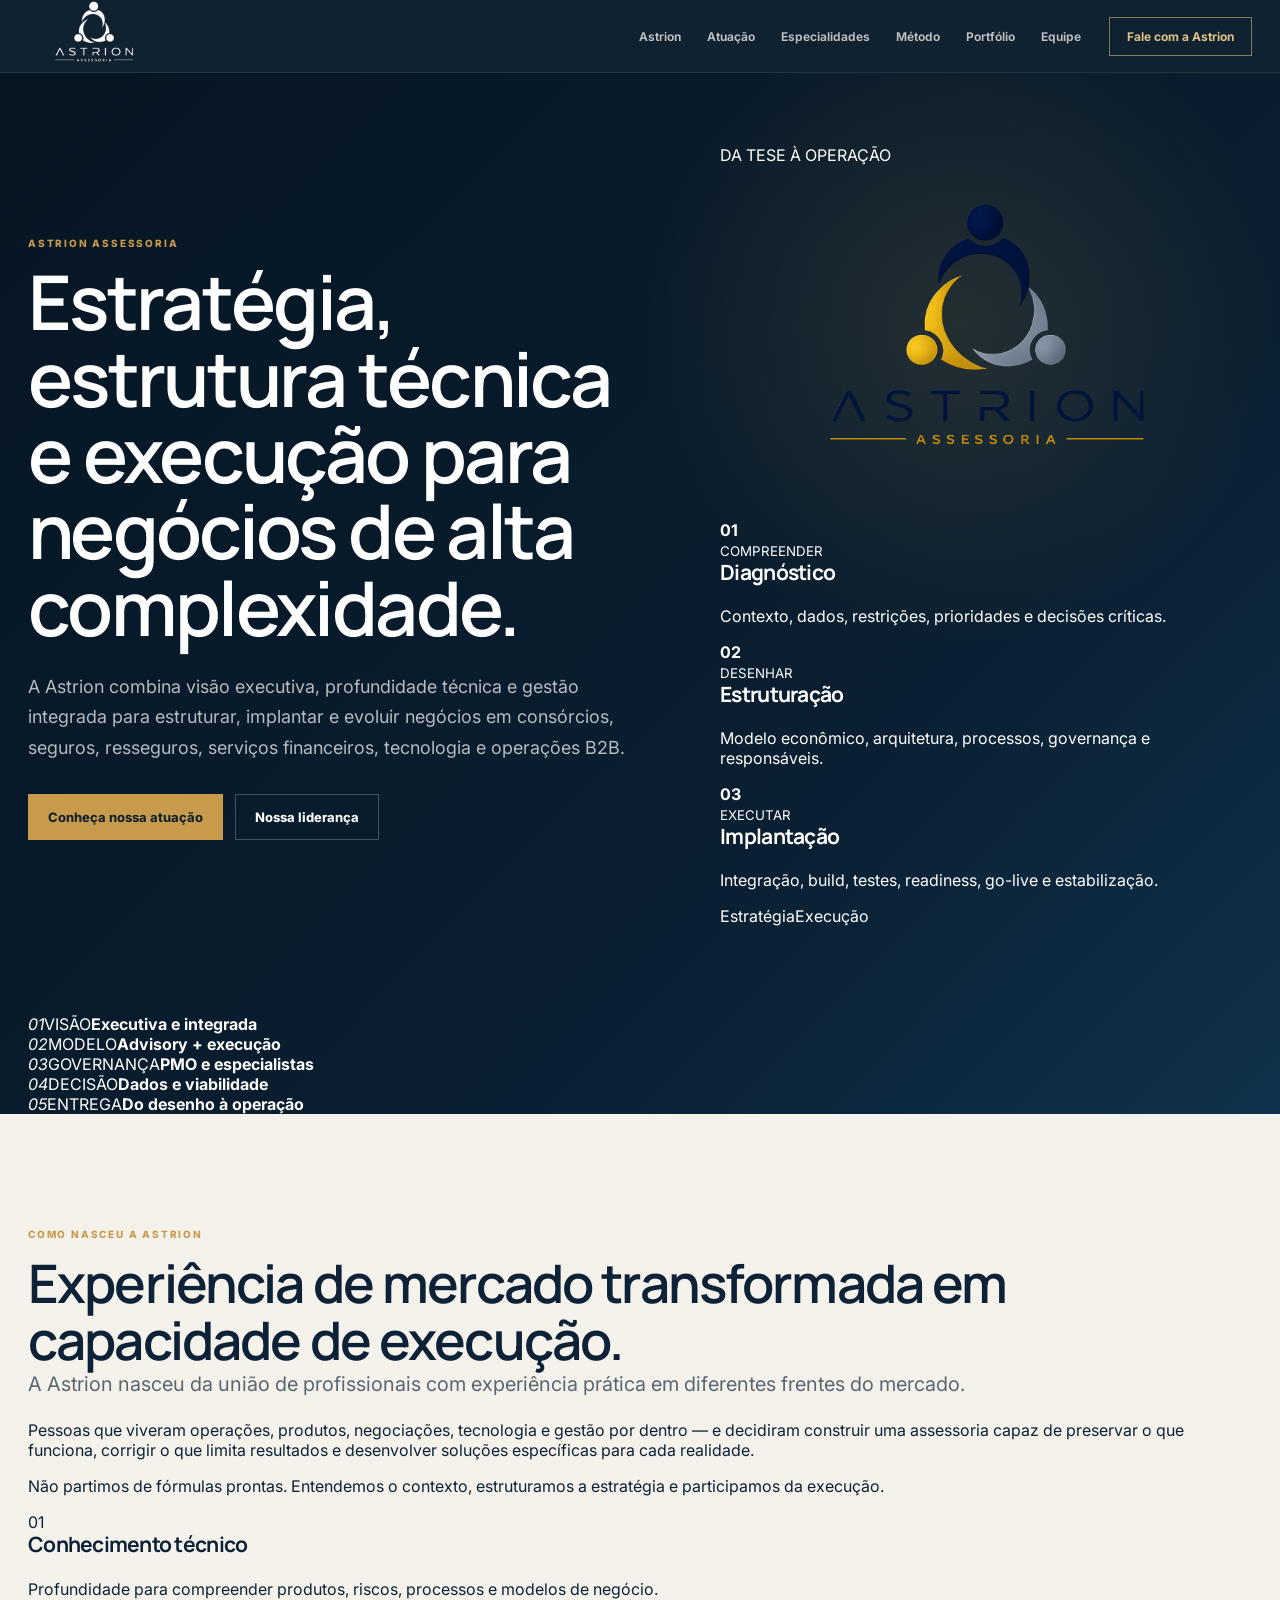
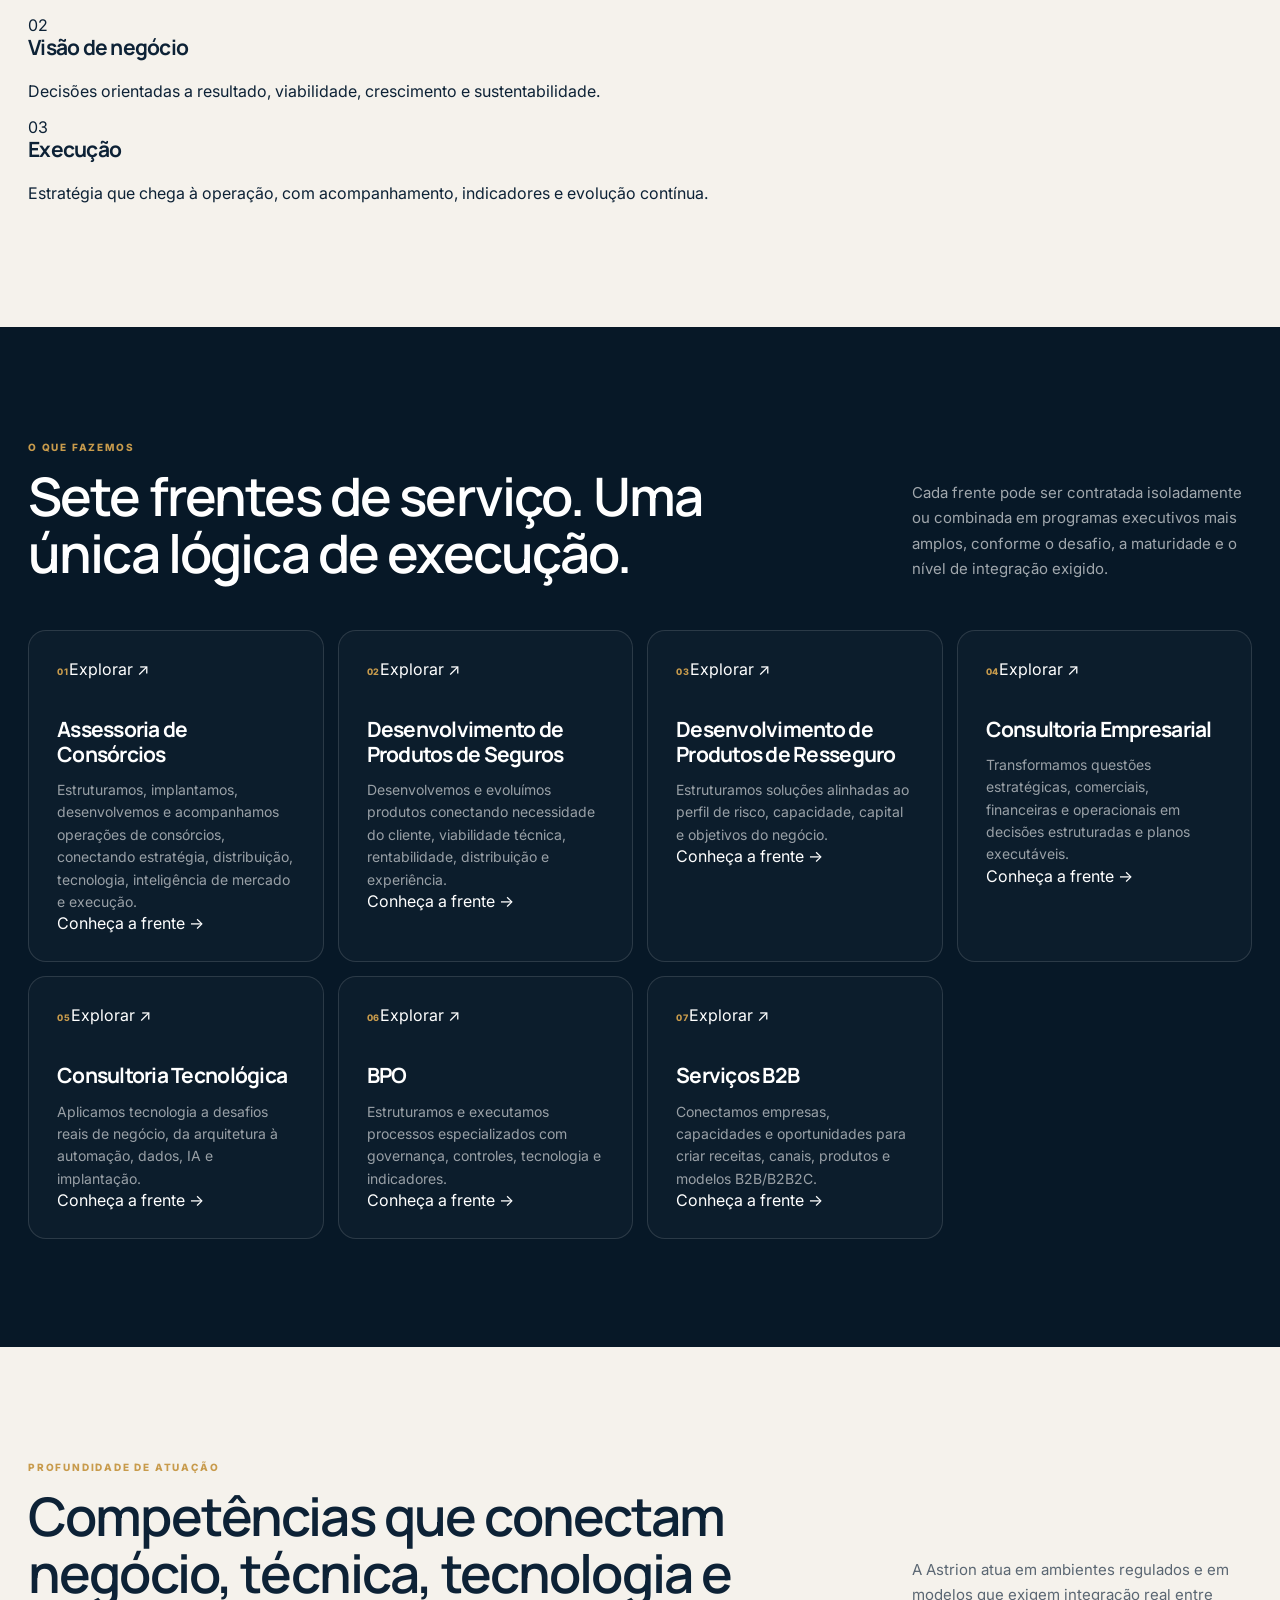
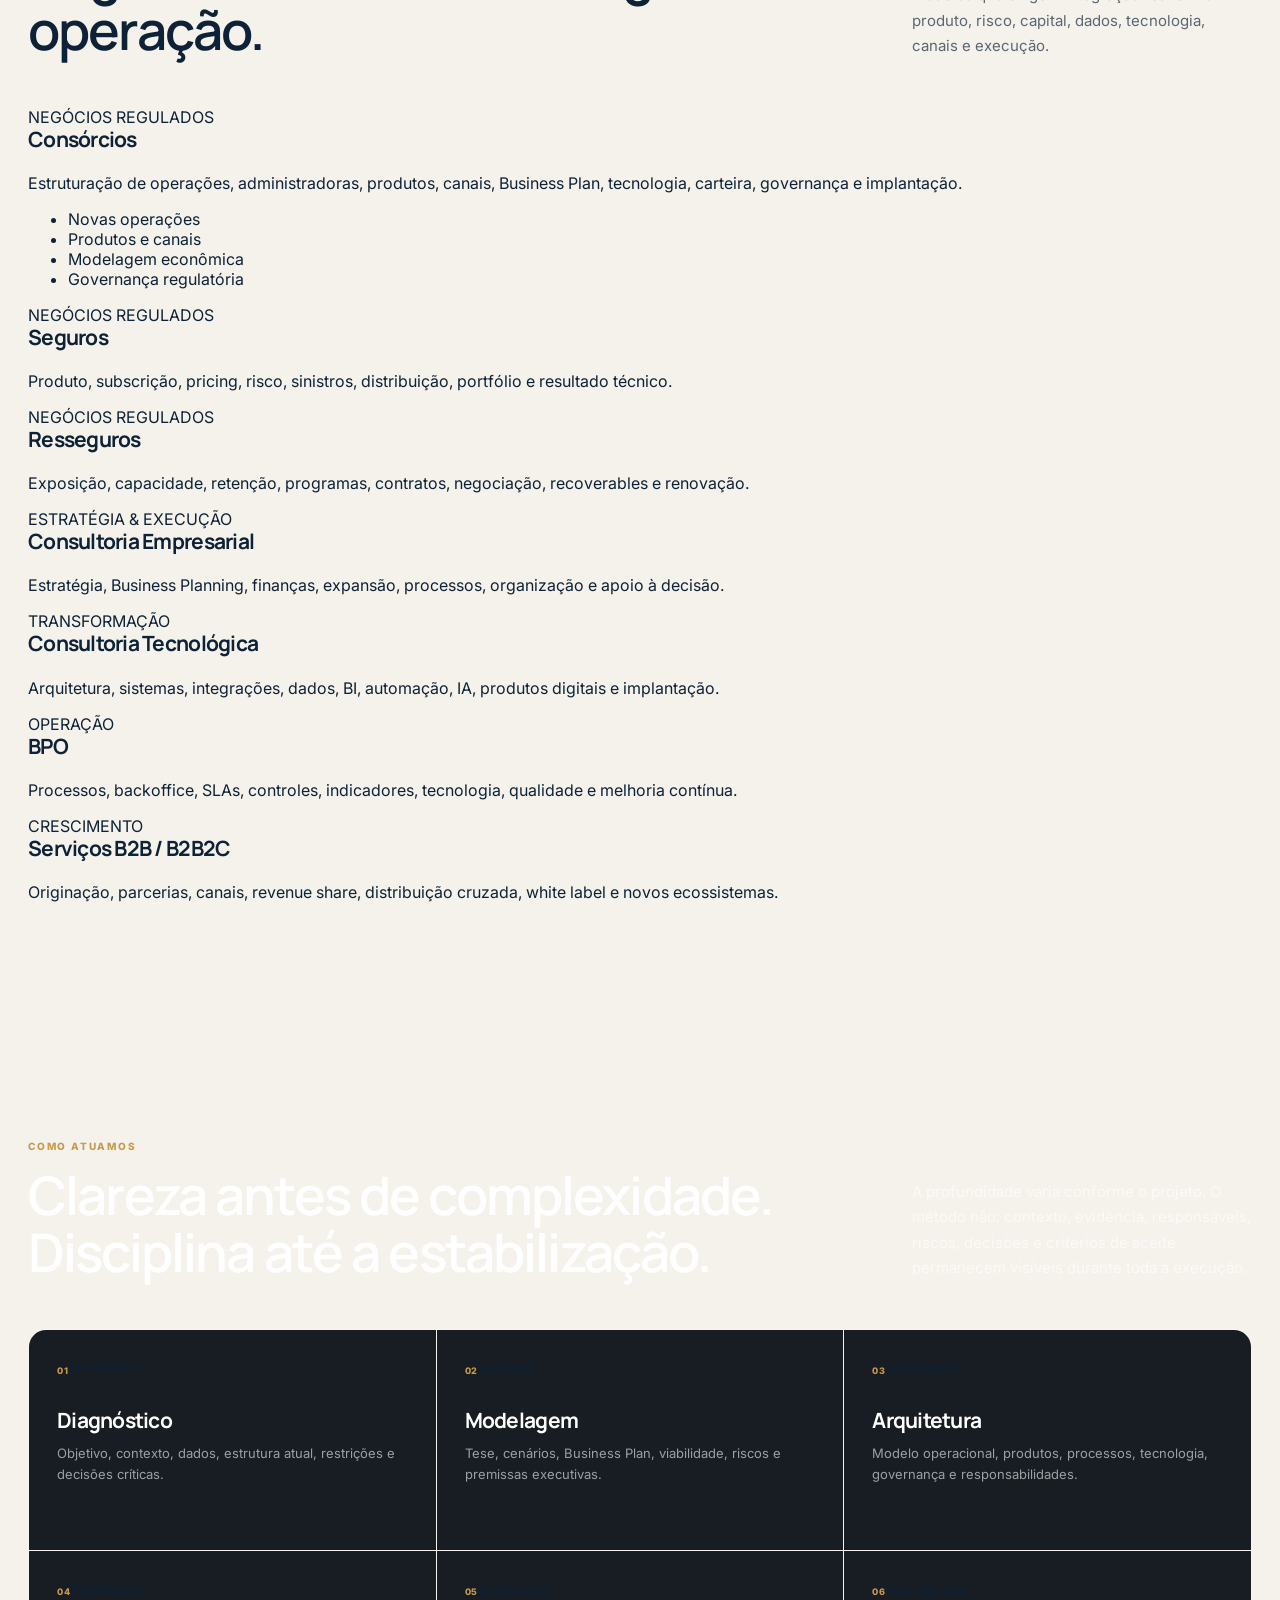
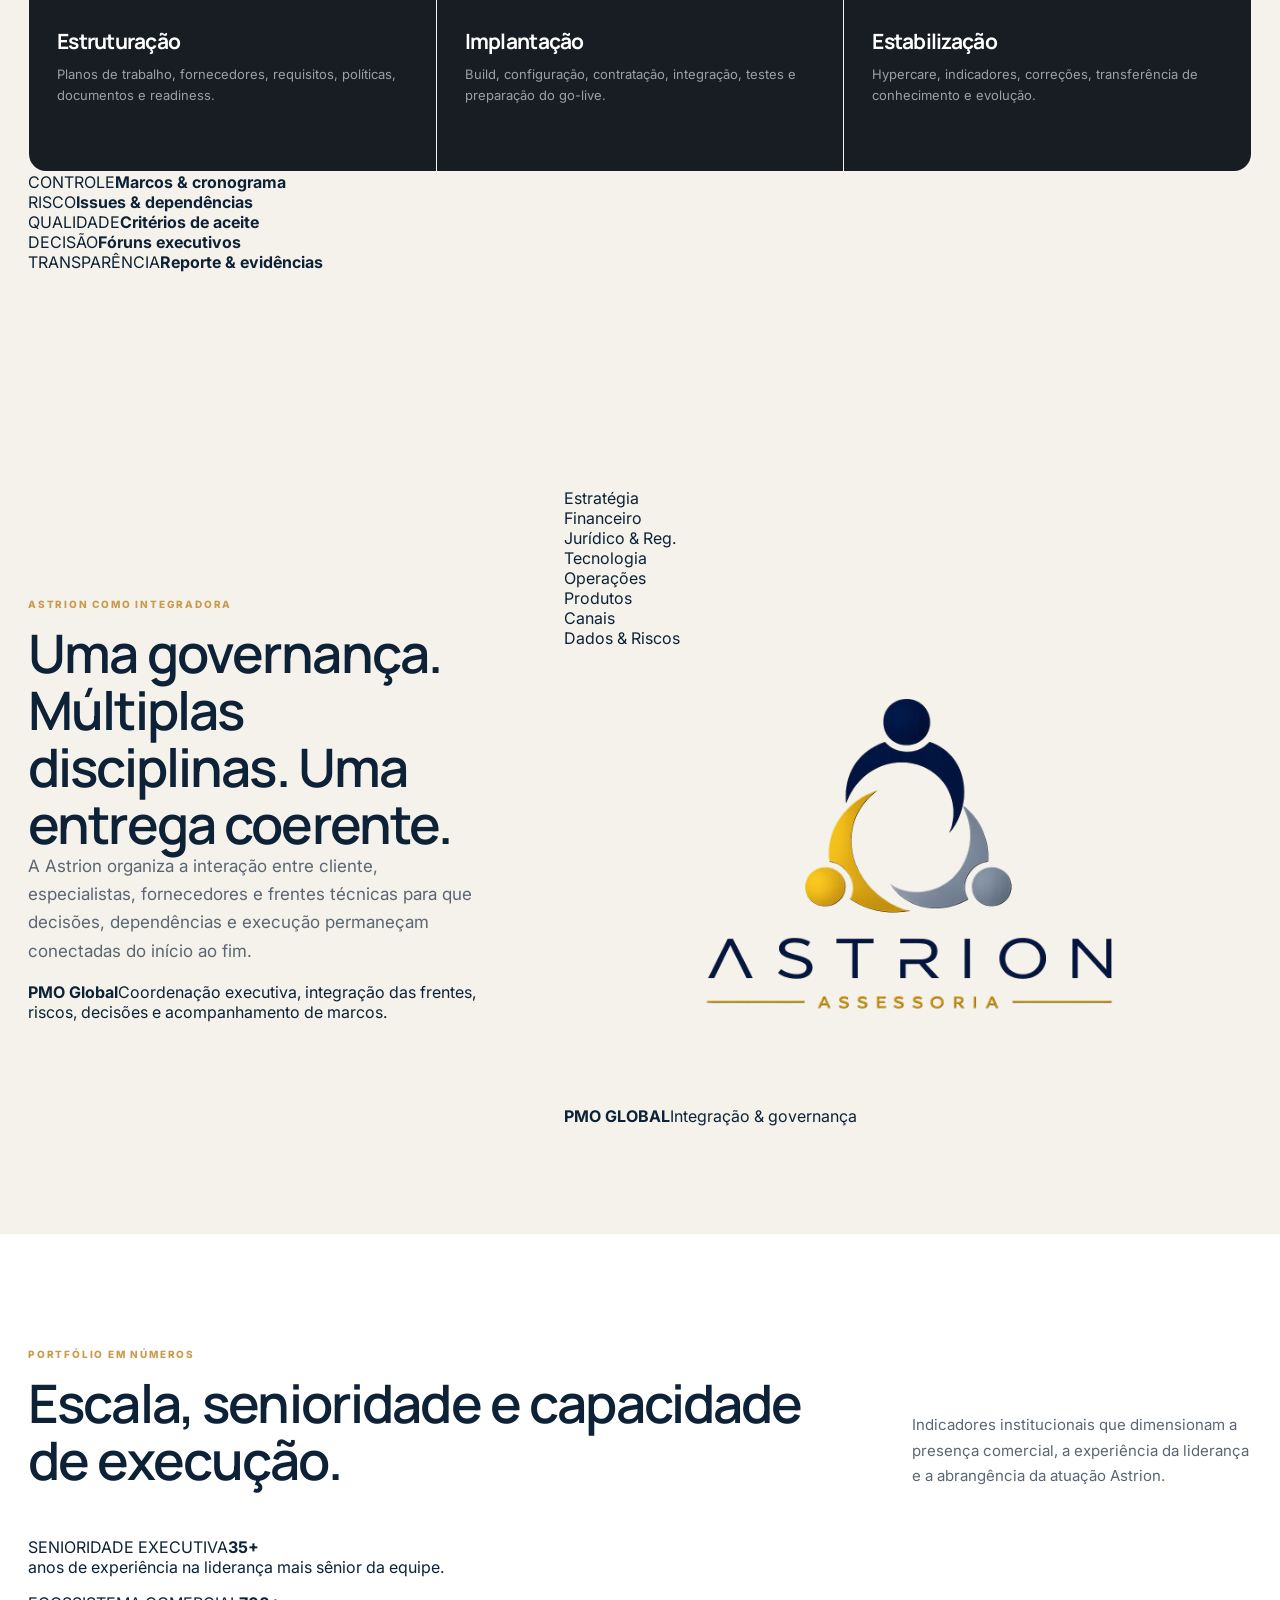
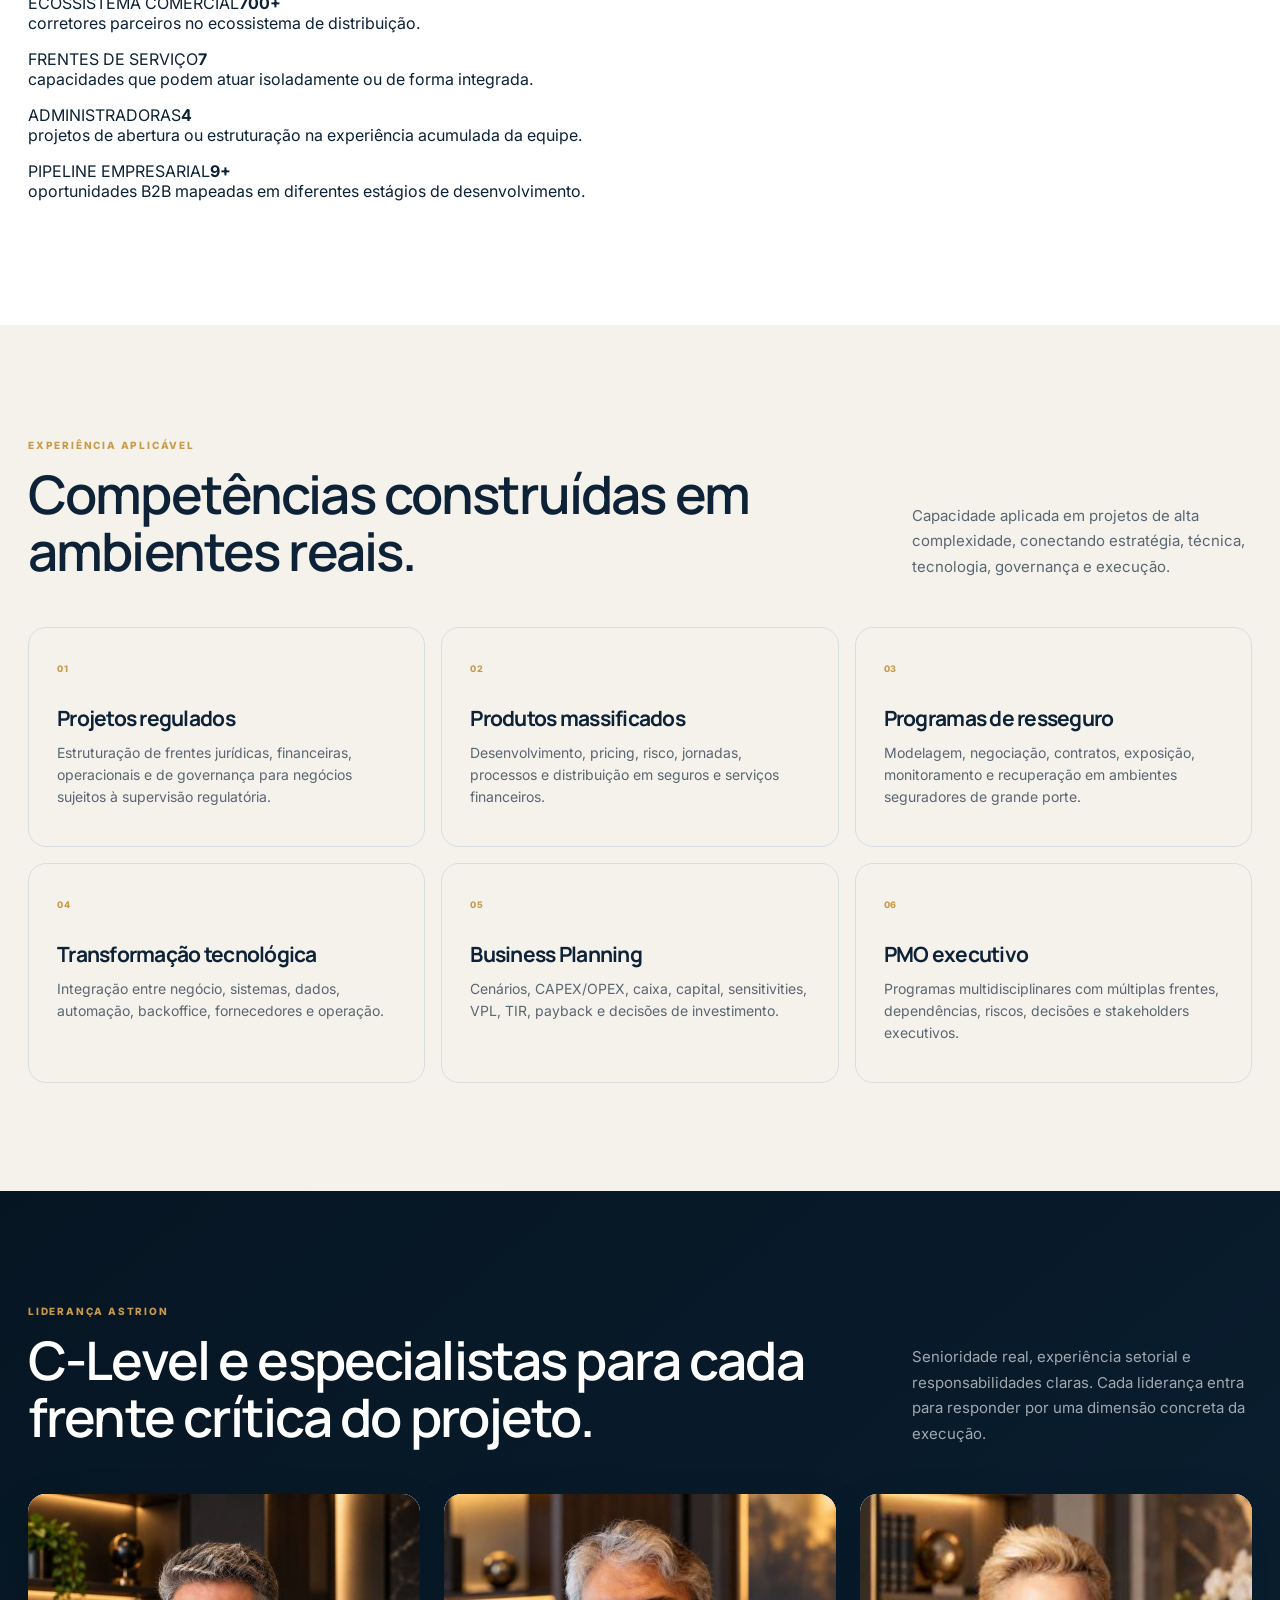
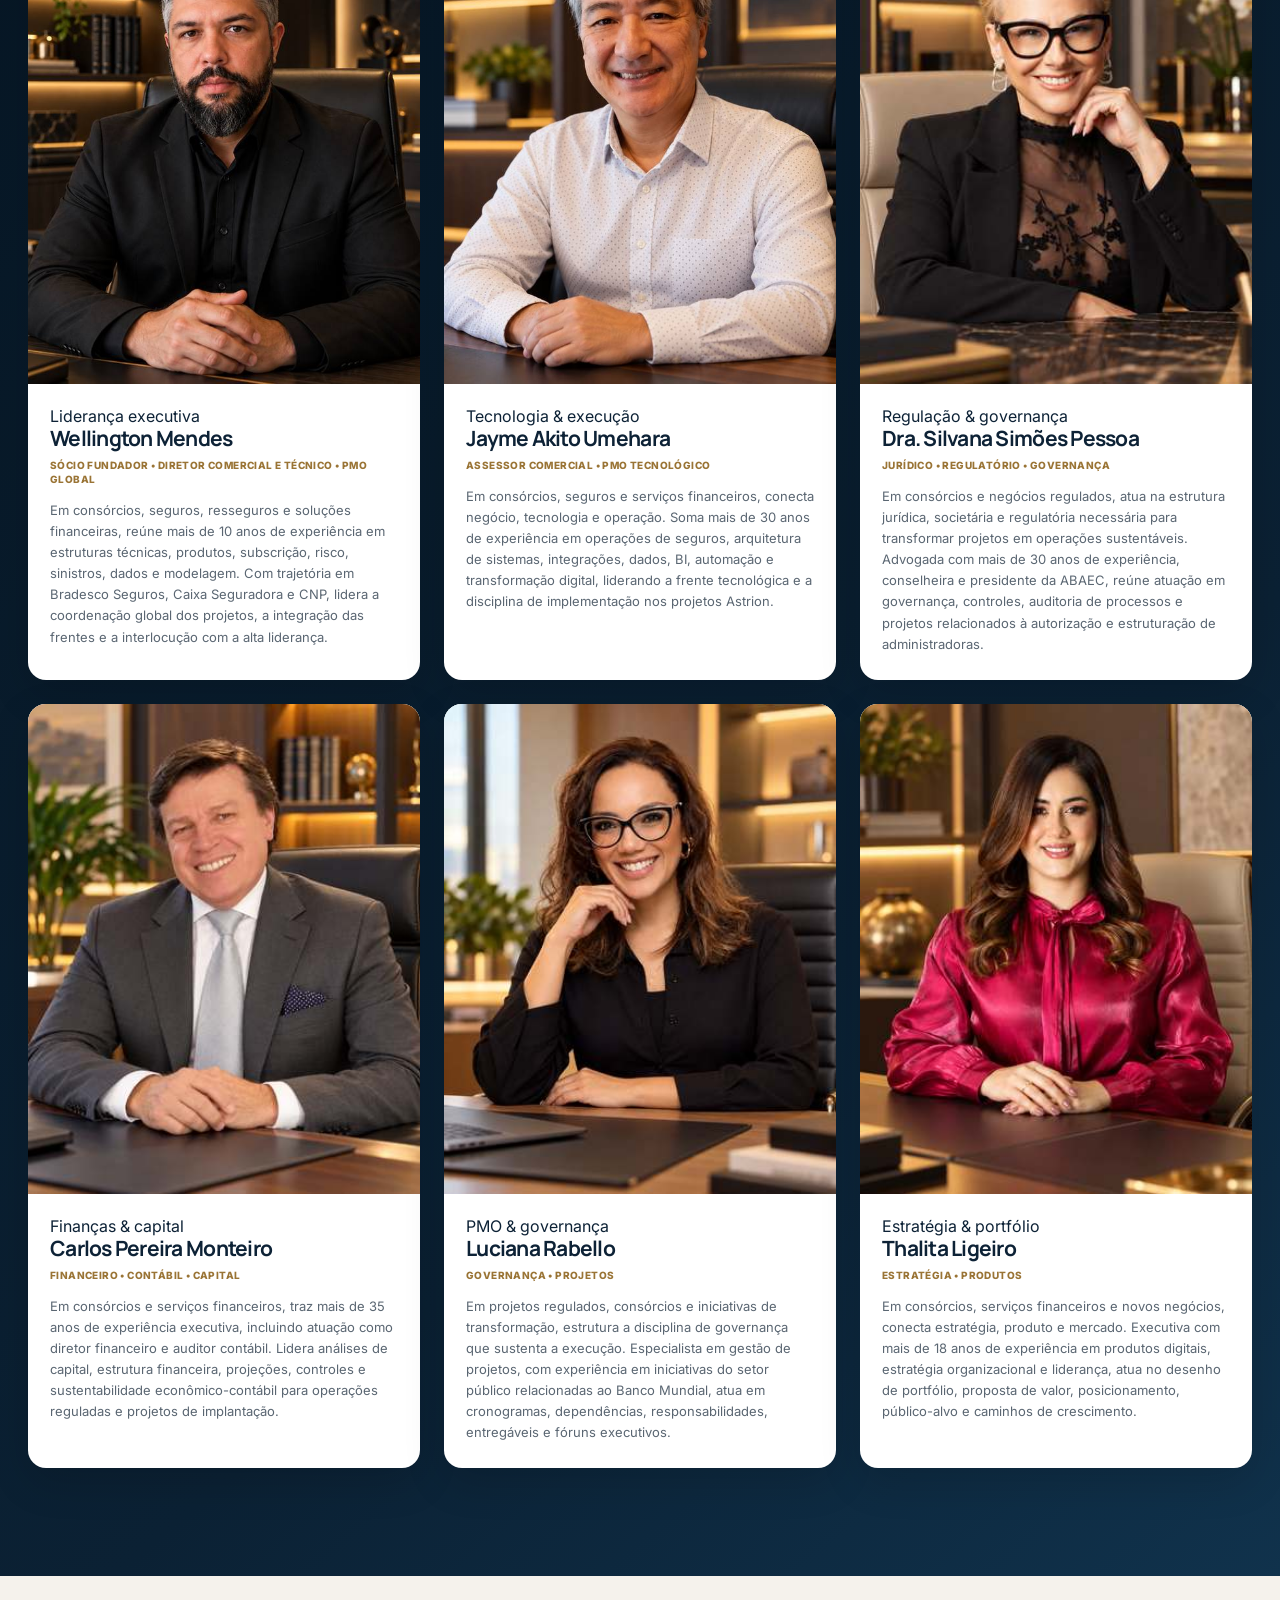
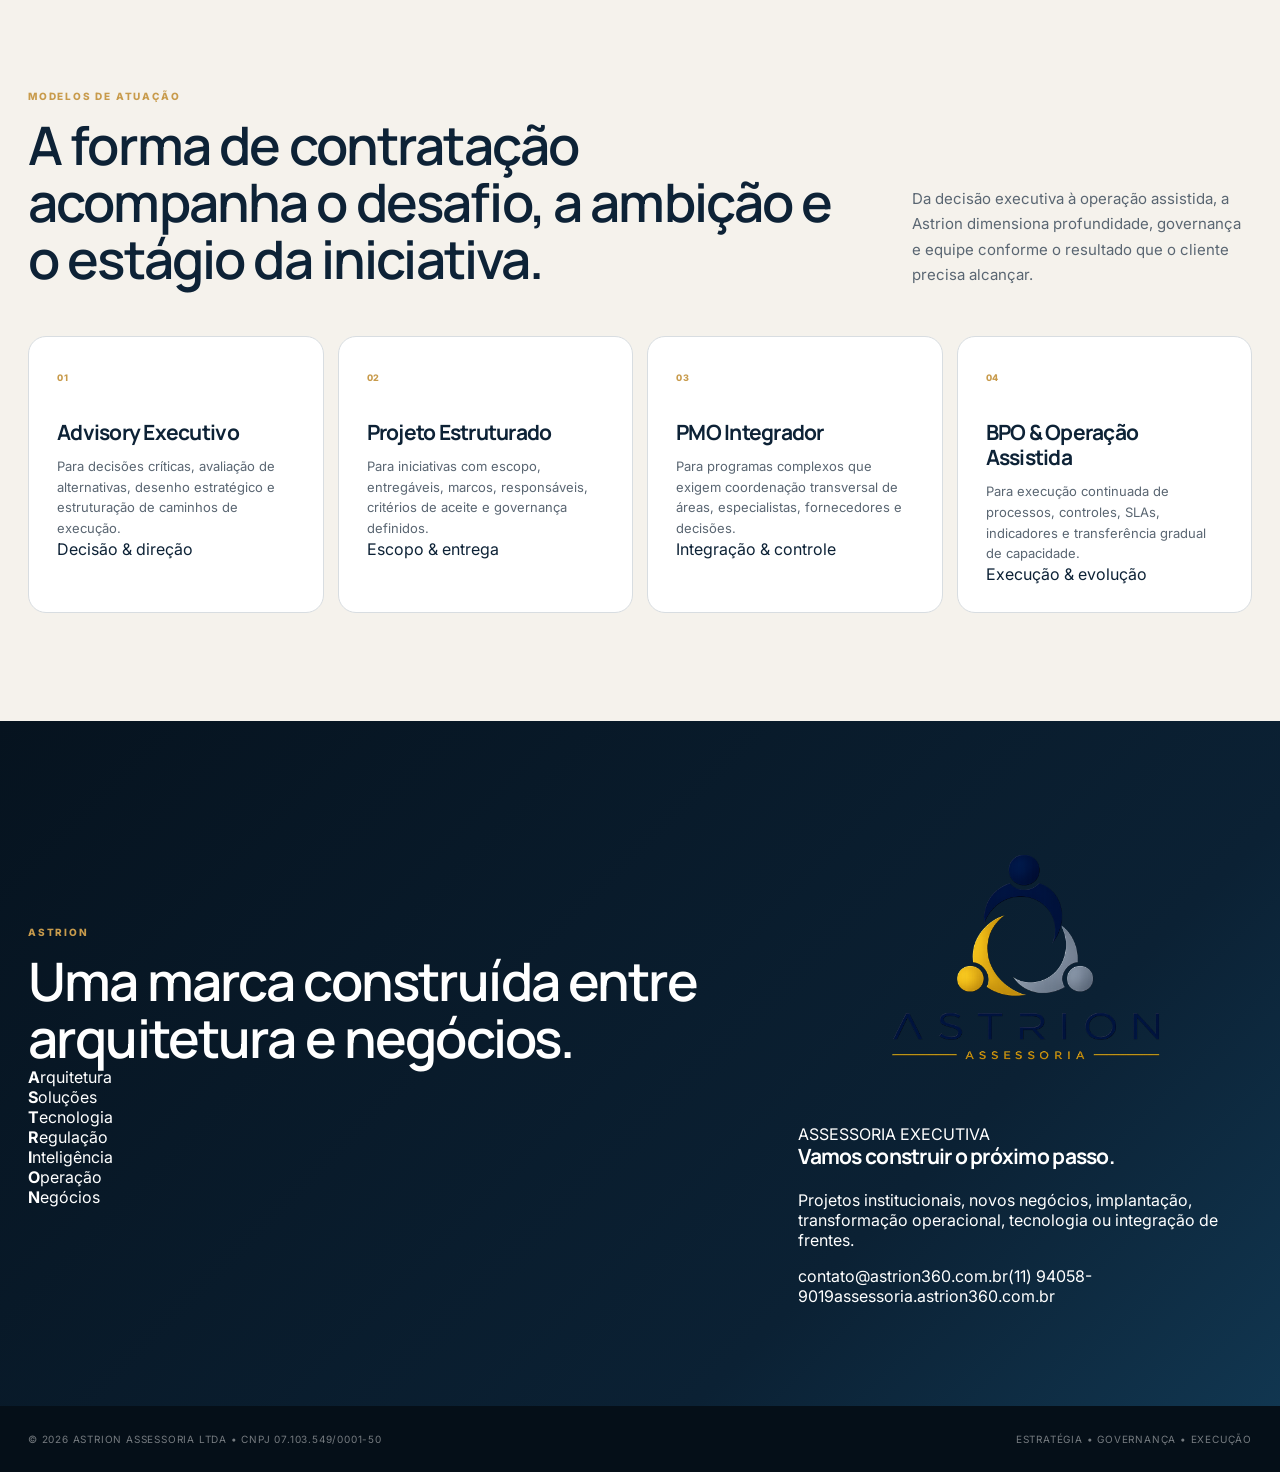
==== commit 425d87d1: "Rebuild executive institutional site from approved narrative" ====
--- a/index.html
+++ b/index.html
@@ -1,70 +1,21 @@
-<!doctype html>
-<html lang="pt-BR">
-<head>
-<meta charset="utf-8">
-<meta name="viewport" content="width=device-width,initial-scale=1,viewport-fit=cover">
-<meta name="theme-color" content="#071827">
-<meta name="description" content="Astrion Assessoria — estratégia, estrutura técnica e execução para negócios complexos em consórcios, seguros, resseguros, tecnologia, BPO e B2B.">
-<title>Astrion Assessoria | Institucional</title>
-<link rel="preconnect" href="https://fonts.googleapis.com">
-<link rel="preconnect" href="https://fonts.gstatic.com" crossorigin>
-<link href="https://fonts.googleapis.com/css2?family=Inter:wght@400;500;600;700&family=Manrope:wght@500;600;700&display=swap" rel="stylesheet">
-<link rel="stylesheet" href="styles.css">
-</head>
-<body>
-<header class="site-header"><div class="container header-inner">
-<a class="brand" href="#inicio"><img src="assets/astrion-logo.png" alt="Astrion Assessoria"></a>
-<nav class="desktop-nav"><a href="#astrion">Astrion</a><a href="#atuacao">Atuação</a><a href="#especialidades">Especialidades</a><a href="#metodo">Método</a><a href="#portfolio">Portfólio</a><a href="#equipe">Equipe</a></nav>
-<a class="header-cta" href="#contato">Fale com a Astrion</a>
-<details class="mobile-nav"><summary aria-label="Abrir menu"><span></span><span></span><span></span></summary><div class="mobile-panel"><a href="#astrion">Astrion</a><a href="#atuacao">Atuação</a><a href="#especialidades">Especialidades</a><a href="#metodo">Método</a><a href="#portfolio">Portfólio</a><a href="#equipe">Equipe</a><a href="#contato">Contato</a></div></details>
-</div></header>
+<!doctype html><html lang="pt-BR"><head>
+<meta charset="utf-8"><meta name="viewport" content="width=device-width,initial-scale=1,viewport-fit=cover"><meta name="theme-color" content="#071827">
+<meta name="description" content="Astrion Assessoria — estratégia, estrutura técnica e execução para negócios de alta complexidade.">
+<title>Astrion Assessoria | Institucional Executivo</title>
+<link rel="preconnect" href="https://fonts.googleapis.com"><link rel="preconnect" href="https://fonts.gstatic.com" crossorigin>
+<link href="https://fonts.googleapis.com/css2?family=Inter:wght@400;500;600;700&family=Manrope:wght@500;600;700&display=swap" rel="stylesheet"><link rel="stylesheet" href="styles.css">
+</head><body>
+<header class="site-header"><div class="container header-inner"><a class="brand" href="#inicio"><img src="assets/astrion-logo.png" alt="Astrion Assessoria"></a><nav class="desktop-nav"><a href="#astrion">Astrion</a><a href="#atuacao">Atuação</a><a href="#especialidades">Especialidades</a><a href="#metodo">Método</a><a href="#portfolio">Portfólio</a><a href="#equipe">Equipe</a></nav><a class="header-cta" href="#contato">Fale com a Astrion</a><details class="mobile-nav"><summary aria-label="Abrir menu"><span></span><span></span><span></span></summary><div class="mobile-panel"><a href="#astrion">Astrion</a><a href="#atuacao">Atuação</a><a href="#especialidades">Especialidades</a><a href="#metodo">Método</a><a href="#portfolio">Portfólio</a><a href="#equipe">Equipe</a><a href="#contato">Contato</a></div></details></div></header>
 <main>
-<section class="hero" id="inicio"><div class="container hero-grid">
-<div class="hero-copy"><span class="eyebrow">ASTRION ASSESSORIA</span><h1>Estratégia, estrutura técnica e execução para negócios de alta complexidade.</h1><p>A Astrion combina visão executiva, profundidade técnica e gestão integrada para estruturar, implantar e evoluir negócios em consórcios, seguros, resseguros, serviços financeiros, tecnologia e operações B2B.</p><div class="hero-actions"><a class="btn btn-gold" href="#atuacao">Conheça nossa atuação</a><a class="btn btn-ghost" href="#equipe">Nossa equipe</a></div></div>
-<div class="process-visual"><div class="process-orbit"><div class="process-core"><img src="assets/astrion-logo.png" alt=""></div></div><div class="process-steps"><div class="process-step"><strong>01</strong><small>Diagnóstico</small></div><div class="process-step"><strong>02</strong><small>Estruturação</small></div><div class="process-step"><strong>03</strong><small>Implantação</small></div></div></div>
-</div><div class="capability-strip"><div class="container capability-row"><div><small>VISÃO</small><strong>Executiva e integrada</strong></div><div><small>MODELO</small><strong>Advisory + execução</strong></div><div><small>GOVERNANÇA</small><strong>PMO e especialistas</strong></div><div><small>DECISÃO</small><strong>Dados e viabilidade</strong></div><div><small>ENTREGA</small><strong>Do desenho à operação</strong></div></div></div></section>
-
-<section class="section section-light" id="astrion"><div class="container about-grid">
-<div><span class="eyebrow">QUEM SOMOS</span><h2>Uma consultoria executiva que assume responsabilidade pela integração do projeto.</h2></div>
-<div class="about-copy"><p class="lead">A Astrion não atua como uma consultoria genérica ou restrita à recomendação.</p><p>Estruturamos decisões, coordenamos disciplinas e apoiamos a execução com governança, método e profundidade técnica. Nossa atuação conecta estratégia, produtos, modelagem financeira, jurídico e regulatório, tecnologia, dados, operações, canais, riscos e especialistas do cliente em uma arquitetura única de projeto.</p><div class="about-note"><strong>Modelo de atuação</strong><span>Um único eixo executivo para organizar decisões, dependências, responsáveis e entrega.</span></div></div>
-</div><div class="container pillars"><article><span>01</span><h3>Estruturar</h3><p>Transformar oportunidades e problemas em arquitetura de negócio, premissas e plano executável.</p></article><article><span>02</span><h3>Integrar</h3><p>Conectar áreas, especialistas, fornecedores e decisões sob uma governança única.</p></article><article><span>03</span><h3>Implantar</h3><p>Converter desenho em operação, controlando marcos, riscos, dependências e critérios de aceite.</p></article><article><span>04</span><h3>Evoluir</h3><p>Acompanhar performance, recalibrar hipóteses e sustentar crescimento com dados e disciplina.</p></article></div></section>
-
-<section class="section section-navy" id="atuacao"><div class="container section-heading inverse"><div><span class="eyebrow">O QUE FAZEMOS</span><h2>Sete frentes de serviço conectadas por uma única lógica de execução.</h2></div><p>Cada frente pode ser contratada isoladamente ou combinada em programas executivos mais amplos, conforme o problema, o nível de integração e a governança exigida.</p></div>
-<div class="container services-grid">
-<a class="service-card" href="servicos/consorcios.html"><b>01</b><h3>Assessoria de Consórcios</h3><p>Estratégia, produtos, canais, Business Plan, operação, governança e estruturação de novas operações.</p><span class="learn-more">Conheça a frente →</span></a>
-<a class="service-card" href="servicos/seguros.html"><b>02</b><h3>Produtos de Seguros</h3><p>Concepção, subscrição, pricing, coberturas, jornada, risco, distribuição e viabilidade.</p><span class="learn-more">Conheça a frente →</span></a>
-<a class="service-card" href="servicos/resseguros.html"><b>03</b><h3>Produtos de Resseguro</h3><p>Arquitetura de programas, modelagem, contratos, negociação, monitoramento e recuperação.</p><span class="learn-more">Conheça a frente →</span></a>
-<a class="service-card" href="servicos/empresarial.html"><b>04</b><h3>Consultoria Empresarial</h3><p>Estratégia, desenho operacional, eficiência, governança e implantação de iniciativas prioritárias.</p><span class="learn-more">Conheça a frente →</span></a>
-<a class="service-card" href="servicos/tecnologia.html"><b>05</b><h3>Consultoria Tecnológica</h3><p>Arquitetura, integrações, automação, dados, BI, sistemas, fornecedores e transformação digital.</p><span class="learn-more">Conheça a frente →</span></a>
-<a class="service-card" href="servicos/bpo.html"><b>06</b><h3>BPO</h3><p>Capacidade adicional, desenho de processos, operação assistida, indicadores, controles e melhoria contínua.</p><span class="learn-more">Conheça a frente →</span></a>
-<a class="service-card" href="servicos/b2b.html"><b>07</b><h3>Serviços B2B</h3><p>Originação, ecossistemas, canais, parcerias, distribuição, produtos e implantação comercial B2B/B2B2C.</p><span class="learn-more">Conheça a frente →</span></a>
-</div></section>
-
-<section class="section section-light" id="especialidades"><div class="container section-heading"><div><span class="eyebrow">ESPECIALIDADES</span><h2>Profundidade setorial onde estratégia e operação precisam conversar.</h2></div><p>A Astrion concentra conhecimento em ambientes regulados e em modelos que exigem coordenação entre risco, produto, tecnologia, capital, operação e distribuição.</p></div>
-<div class="container expertise-grid"><article class="expertise-card dark"><span>CONSÓRCIOS</span><h3>Estruturação, produtos, carteira, canais e implantação.</h3><p>Uma das frentes de maior profundidade da Astrion, incluindo modelos próprios e white label, Business Plan, riscos, tecnologia, operação e governança regulatória.</p><div class="expertise-list"><div>Novas administradoras</div><div>Produtos e canais</div><div>Modelagem econômica</div><div>Operação e tecnologia</div></div></article>
-<article class="expertise-card"><span>SEGUROS</span><h3>Produto, subscrição e resultado técnico.</h3><p>Desenvolvimento de produtos, análise de risco, precificação, sinistros, operações, distribuição e acompanhamento de carteira.</p></article>
-<article class="expertise-card"><span>RESSEGUROS</span><h3>Risco, capacidade e proteção de capital.</h3><p>Estruturação de programas proporcionais e não proporcionais, modelagem, negociação, contratos, monitoramento e recuperações.</p></article>
-<article class="expertise-card"><span>SERVIÇOS FINANCEIROS &amp; B2B</span><h3>Novos negócios e ecossistemas de distribuição.</h3><p>Modelos B2B/B2B2C, canais, parcerias, produtos financeiros, dados e integração entre originadores, operadores e distribuidores.</p></article></div></section>
-
-<section class="section section-dark" id="metodo"><div class="container section-heading inverse"><div><span class="eyebrow">COMO ATUAMOS</span><h2>Um método único do diagnóstico à estabilização.</h2></div><p>O nível de profundidade varia por projeto, mas a disciplina é constante: hipótese clara, evidência, governança, responsáveis, dependências e critérios de aceite.</p></div>
-<div class="container method-grid"><article class="method-card"><b>01</b><h3>Diagnóstico</h3><p>Objetivo, contexto, dados, estrutura atual, restrições e decisões críticas.</p></article><article class="method-card"><b>02</b><h3>Modelagem</h3><p>Tese, cenários, Business Plan, viabilidade, riscos e premissas executivas.</p></article><article class="method-card"><b>03</b><h3>Arquitetura</h3><p>Modelo operacional, produtos, processos, tecnologia, governança e responsabilidades.</p></article><article class="method-card"><b>04</b><h3>Estruturação</h3><p>Planos de trabalho por frente, fornecedores, requisitos, políticas e documentação.</p></article><article class="method-card"><b>05</b><h3>Implantação</h3><p>Build, configuração, contratação, integração, testes, readiness e preparação do go-live.</p></article><article class="method-card"><b>06</b><h3>Estabilização</h3><p>Hypercare, indicadores, correções, transferência de conhecimento e governança permanente.</p></article></div>
-<div class="container governance-bar"><div><small>CONTROLE</small><strong>Marcos e cronograma</strong></div><div><small>RISCO</small><strong>Issues e dependências</strong></div><div><small>QUALIDADE</small><strong>Critérios de aceite</strong></div><div><small>DECISÃO</small><strong>Fóruns executivos</strong></div><div><small>TRANSPARÊNCIA</small><strong>Reporte e evidências</strong></div></div></section>
-
-<section class="section section-light"><div class="container integrator-grid"><div class="integrator-copy"><span class="eyebrow">ASTRION COMO INTEGRADORA</span><h2>Uma única governança para disciplinas que normalmente operam separadas.</h2><p>A Astrion assume a coordenação executiva e organiza a interação entre cliente, especialistas, fornecedores e frentes técnicas.</p></div><div class="integrator-board"><div class="integrator-node n1">Estratégia</div><div class="integrator-node n2">Financeiro</div><div class="integrator-node n3">Jurídico &amp; Reg.</div><div class="integrator-node n4">Tecnologia</div><div class="integrator-node n5">Operações</div><div class="integrator-node n6">Produtos</div><div class="integrator-node n7">Canais</div><div class="integrator-node n8">Dados &amp; Riscos</div><div class="integrator-core"><img src="assets/astrion-logo.png" alt="Astrion"><small>PMO &amp; integração</small></div></div></div></section>
-
-<section class="section section-white" id="portfolio"><div class="container section-heading"><div><span class="eyebrow">PORTFÓLIO EM NÚMEROS</span><h2>Senioridade, profundidade e experiência acumulada sem expor clientes.</h2></div><p>O portfólio institucional da Astrion é apresentado por capacidade, senioridade e natureza dos projetos, preservando confidencialidade e relações contratuais.</p></div><div class="container portfolio-grid"><article class="portfolio-card"><b>LIDERANÇA</b><strong>6</strong><p>Especialistas seniores cobrindo estratégia, PMO, tecnologia, jurídico e regulatório, finanças, governança e produtos.</p></article><article class="portfolio-card"><b>EXPERIÊNCIA COMBINADA</b><strong>120+</strong><p>Anos acumulados nas lideranças principais em seguros, resseguros, consórcios, tecnologia, finanças, jurídico e transformação.</p></article><article class="portfolio-card"><b>FRENTES DE SERVIÇO</b><strong>7</strong><p>Capacidades contratáveis isoladamente ou combinadas em programas executivos de maior complexidade.</p></article><article class="portfolio-card"><b>ADMINISTRADORAS</b><strong>4</strong><p>Projetos de abertura ou estruturação de administradoras na experiência acumulada da equipe, entre conduções completas e atuações consultivas.</p></article></div></section>
-
-<section class="section section-white"><div class="container section-heading"><div><span class="eyebrow">EXPERIÊNCIA APLICÁVEL</span><h2>Competências construídas em ambientes reais, preservando confidencialidade.</h2></div><p>Os exemplos abaixo descrevem tipos de experiência e capacidade da equipe sem divulgar informações contratuais ou dados de clientes.</p></div><div class="container references-grid"><article class="reference-card"><b>01</b><h3>Projetos regulados</h3><p>Estruturação de frentes jurídicas, financeiras, operacionais e de governança para negócios sujeitos à supervisão regulatória.</p></article><article class="reference-card"><b>02</b><h3>Produtos massificados</h3><p>Desenvolvimento, pricing, risco, jornadas, processos e distribuição em seguros e serviços financeiros.</p></article><article class="reference-card"><b>03</b><h3>Programas de resseguro</h3><p>Modelagem, negociação, contratos, exposição, monitoramento e recuperação em ambientes seguradores de grande porte.</p></article><article class="reference-card"><b>04</b><h3>Transformação tecnológica</h3><p>Integração entre negócio, sistemas, dados, automação, backoffice, fornecedores e operação.</p></article><article class="reference-card"><b>05</b><h3>Business Planning</h3><p>Modelos financeiros, cenários, CAPEX/OPEX, caixa, capital, sensitivities, VPL, TIR, payback e decisões de investimento.</p></article><article class="reference-card"><b>06</b><h3>PMO executivo</h3><p>Programas multidisciplinares com múltiplas frentes, dependências, riscos, decisões e stakeholders executivos.</p></article></div></section>
-
-<section class="section section-navy team-section" id="equipe"><div class="container section-heading inverse"><div><span class="eyebrow">EQUIPE</span><h2>Liderança multidisciplinar com credenciais executivas complementares.</h2></div><p>A Astrion reúne senioridade em negócio, tecnologia, regulação, finanças, governança e produtos para formar uma estrutura única de execução.</p></div><div class="container team-grid"><article class="person-card"><div class="portrait"><img src="[data-uri]" alt="Wellington Mendes"></div><div class="person-copy"><h3>Wellington Mendes</h3><p class="role">Sócio Fundador • Diretor Comercial e Técnico • PMO Global</p><p>Executivo com mais de 10 anos em seguros, resseguros, cosseguros, consórcios e inteligência de negócios, com trajetória em grupos como Bradesco Seguros, Caixa Seguradora e CNP. Lidera a integração global dos projetos, a modelagem executiva e a interlocução com a alta liderança.</p></div></article>
-<article class="person-card"><div class="portrait"><img src="[data-uri]" alt="Jayme Akito Umehara"></div><div class="person-copy"><h3>Jayme Akito Umehara</h3><p class="role">Assessor Comercial • PMO Tecnológico</p><p>Executivo com mais de 30 anos de experiência em operações de seguros e tecnologia. Atua em arquitetura de sistemas, integrações, dados, automação e transformação digital, conectando estratégia, plataforma e operação.</p></div></article>
-<article class="person-card"><div class="portrait"><img src="[data-uri]" alt="Dra. Silvana Simões Pessoa"></div><div class="person-copy"><h3>Dra. Silvana Simões Pessoa</h3><p class="role">Jurídico • Regulatório • Governança</p><p>Advogada com mais de 30 anos de experiência, conselheira e presidente da ABAEC. Atua em governança corporativa, estrutura societária, controles, auditoria de processos e projetos regulados, incluindo experiências ligadas à autorização e estruturação de administradoras.</p></div></article>
-<article class="person-card"><div class="portrait"><img src="[data-uri]" alt="Carlos Pereira Monteiro"></div><div class="person-copy"><h3>Carlos Pereira Monteiro</h3><p class="role">Financeiro • Contábil • Capital</p><p>Executivo com mais de 35 anos no segmento de consórcios, com experiência como diretor financeiro e auditor contábil. Contribui para planejamento de capital, projeções, controles, sustentabilidade financeira e estrutura econômico-contábil.</p></div></article>
-<article class="person-card"><div class="portrait"><img src="[data-uri]" alt="Luciana Rabello"></div><div class="person-copy"><h3>Luciana Rabello</h3><p class="role">Governança • Projetos</p><p>Especialista em governança e gestão de projetos, com experiência em iniciativas do setor público relacionadas ao Banco Mundial. Atua em planejamento, cronogramas, dependências, responsabilidades e gestão de entregáveis.</p></div></article>
-<article class="person-card"><div class="portrait"><img src="[data-uri]" alt="Thalita Ligeiro"></div><div class="person-copy"><h3>Thalita Ligeiro</h3><p class="role">Estratégia • Produtos</p><p>Executiva com mais de 18 anos de experiência em produtos digitais, estratégia organizacional e liderança. Atua na conexão entre modelo de negócio, portfólio, proposta de valor, posicionamento, público-alvo e crescimento.</p></div></article></div></section>
-
-<section class="section section-light"><div class="container section-heading"><div><span class="eyebrow">MODELOS DE ATUAÇÃO</span><h2>A estrutura de contratação acompanha a natureza do problema.</h2></div><p>A Astrion pode operar desde uma frente consultiva específica até a liderança integrada de um programa de implantação.</p></div><div class="container engagement-grid"><article class="engagement-card"><b>01</b><h3>Advisory Executivo</h3><p>Análise, desenho, recomendação e apoio à decisão para temas estratégicos ou técnicos específicos.</p></article><article class="engagement-card"><b>02</b><h3>Projeto Estruturado</h3><p>Escopo definido, entregáveis, marcos, responsáveis e critérios de aceite por fase.</p></article><article class="engagement-card"><b>03</b><h3>PMO Integrador</h3><p>Coordenação transversal entre áreas, especialistas, fornecedores, decisões e dependências.</p></article><article class="engagement-card"><b>04</b><h3>BPO &amp; Operação Assistida</h3><p>Execução continuada, processos, indicadores, controles, SLAs e transferência gradual de capacidade.</p></article></div></section>
-
-<section class="contact-section" id="contato"><div class="container contact-grid"><div><span class="eyebrow">CONTATO</span><h2>Estratégia, estrutura técnica e execução integradas para negócios de alta complexidade.</h2></div><div class="contact-card"><img src="assets/astrion-logo.png" alt="Astrion Assessoria"><p>Para projetos institucionais, novos negócios, implantação, transformação operacional ou integração de frentes.</p><a href="https://assessoria.astrion360.com.br/">assessoria.astrion360.com.br</a></div></div></section>
-</main><footer class="site-footer"><div class="container footer-inner"><span>© 2026 Astrion Assessoria</span><span>Estratégia • Governança • Execução</span></div></footer>
-</body></html>+<section class="hero" id="inicio"><div class="container hero-grid"><div class="hero-copy"><span class="eyebrow">ASTRION ASSESSORIA</span><h1>Estratégia, estrutura técnica e execução para negócios de alta complexidade.</h1><p>A Astrion combina visão executiva, profundidade técnica e gestão integrada para estruturar, implantar e evoluir negócios em consórcios, seguros, resseguros, serviços financeiros, tecnologia e operações B2B.</p><div class="hero-actions"><a class="btn btn-gold" href="#atuacao">Conheça nossa atuação</a><a class="btn btn-ghost" href="#equipe">Nossa liderança</a></div></div><div class="hero-system"><div class="hero-system-head"><span>DA TESE À OPERAÇÃO</span><img src="assets/astrion-logo.png" alt=""></div><div class="hero-roadmap"><article><b>01</b><div><small>COMPREENDER</small><h3>Diagnóstico</h3><p>Contexto, dados, restrições, prioridades e decisões críticas.</p></div></article><article><b>02</b><div><small>DESENHAR</small><h3>Estruturação</h3><p>Modelo econômico, arquitetura, processos, governança e responsáveis.</p></div></article><article><b>03</b><div><small>EXECUTAR</small><h3>Implantação</h3><p>Integração, build, testes, readiness, go-live e estabilização.</p></div></article></div><div class="hero-system-foot"><span>Estratégia</span><i></i><span>Execução</span></div></div></div><div class="executive-strip"><div class="container strip-grid"><div><em>01</em><span>VISÃO</span><strong>Executiva e integrada</strong></div><div><em>02</em><span>MODELO</span><strong>Advisory + execução</strong></div><div><em>03</em><span>GOVERNANÇA</span><strong>PMO e especialistas</strong></div><div><em>04</em><span>DECISÃO</span><strong>Dados e viabilidade</strong></div><div><em>05</em><span>ENTREGA</span><strong>Do desenho à operação</strong></div></div></div></section>
+<section class="section section-light" id="astrion"><div class="container origin-grid"><div><span class="eyebrow">COMO NASCEU A ASTRION</span><h2>Experiência de mercado transformada em capacidade de execução.</h2></div><div class="origin-story"><p class="lead">A Astrion nasceu da união de profissionais com experiência prática em diferentes frentes do mercado.</p><p>Pessoas que viveram operações, produtos, negociações, tecnologia e gestão por dentro — e decidiram construir uma assessoria capaz de preservar o que funciona, corrigir o que limita resultados e desenvolver soluções específicas para cada realidade.</p><p class="origin-emphasis">Não partimos de fórmulas prontas. Entendemos o contexto, estruturamos a estratégia e participamos da execução.</p></div></div><div class="container origin-pillars"><article class="reveal-card"><span>01</span><h3>Conhecimento técnico</h3><p>Profundidade para compreender produtos, riscos, processos e modelos de negócio.</p></article><article class="reveal-card"><span>02</span><h3>Visão de negócio</h3><p>Decisões orientadas a resultado, viabilidade, crescimento e sustentabilidade.</p></article><article class="reveal-card"><span>03</span><h3>Execução</h3><p>Estratégia que chega à operação, com acompanhamento, indicadores e evolução contínua.</p></article></div></section>
+<section class="section section-navy" id="atuacao"><div class="container section-heading inverse"><div><span class="eyebrow">O QUE FAZEMOS</span><h2>Sete frentes de serviço. Uma única lógica de execução.</h2></div><p>Cada frente pode ser contratada isoladamente ou combinada em programas executivos mais amplos, conforme o desafio, a maturidade e o nível de integração exigido.</p></div><div class="container services-grid"><a class="service-card reveal-card service-1" href="servicos/consorcios.html"><div class="service-top"><b>01</b><span>Explorar ↗</span></div><h3>Assessoria de Consórcios</h3><p>Estruturamos, implantamos, desenvolvemos e acompanhamos operações de consórcios, conectando estratégia, distribuição, tecnologia, inteligência de mercado e execução.</p><div class="service-link">Conheça a frente <span>→</span></div></a><a class="service-card reveal-card service-2" href="servicos/seguros.html"><div class="service-top"><b>02</b><span>Explorar ↗</span></div><h3>Desenvolvimento de Produtos de Seguros</h3><p>Desenvolvemos e evoluímos produtos conectando necessidade do cliente, viabilidade técnica, rentabilidade, distribuição e experiência.</p><div class="service-link">Conheça a frente <span>→</span></div></a><a class="service-card reveal-card service-3" href="servicos/resseguro.html"><div class="service-top"><b>03</b><span>Explorar ↗</span></div><h3>Desenvolvimento de Produtos de Resseguro</h3><p>Estruturamos soluções alinhadas ao perfil de risco, capacidade, capital e objetivos do negócio.</p><div class="service-link">Conheça a frente <span>→</span></div></a><a class="service-card reveal-card service-4" href="servicos/empresarial.html"><div class="service-top"><b>04</b><span>Explorar ↗</span></div><h3>Consultoria Empresarial</h3><p>Transformamos questões estratégicas, comerciais, financeiras e operacionais em decisões estruturadas e planos executáveis.</p><div class="service-link">Conheça a frente <span>→</span></div></a><a class="service-card reveal-card service-5" href="servicos/tecnologia.html"><div class="service-top"><b>05</b><span>Explorar ↗</span></div><h3>Consultoria Tecnológica</h3><p>Aplicamos tecnologia a desafios reais de negócio, da arquitetura à automação, dados, IA e implantação.</p><div class="service-link">Conheça a frente <span>→</span></div></a><a class="service-card reveal-card service-6" href="servicos/bpo.html"><div class="service-top"><b>06</b><span>Explorar ↗</span></div><h3>BPO</h3><p>Estruturamos e executamos processos especializados com governança, controles, tecnologia e indicadores.</p><div class="service-link">Conheça a frente <span>→</span></div></a><a class="service-card reveal-card service-7" href="servicos/b2b.html"><div class="service-top"><b>07</b><span>Explorar ↗</span></div><h3>Serviços B2B</h3><p>Conectamos empresas, capacidades e oportunidades para criar receitas, canais, produtos e modelos B2B/B2B2C.</p><div class="service-link">Conheça a frente <span>→</span></div></a></div></section>
+<section class="section section-light" id="especialidades"><div class="container section-heading"><div><span class="eyebrow">PROFUNDIDADE DE ATUAÇÃO</span><h2>Competências que conectam negócio, técnica, tecnologia e operação.</h2></div><p>A Astrion atua em ambientes regulados e em modelos que exigem integração real entre produto, risco, capital, dados, tecnologia, canais e execução.</p></div><div class="container scope-grid"><article class="scope-card scope-primary reveal-card"><span>NEGÓCIOS REGULADOS</span><h3>Consórcios</h3><p>Estruturação de operações, administradoras, produtos, canais, Business Plan, tecnologia, carteira, governança e implantação.</p><ul><li>Novas operações</li><li>Produtos e canais</li><li>Modelagem econômica</li><li>Governança regulatória</li></ul></article><article class="scope-card reveal-card"><span>NEGÓCIOS REGULADOS</span><h3>Seguros</h3><p>Produto, subscrição, pricing, risco, sinistros, distribuição, portfólio e resultado técnico.</p></article><article class="scope-card reveal-card"><span>NEGÓCIOS REGULADOS</span><h3>Resseguros</h3><p>Exposição, capacidade, retenção, programas, contratos, negociação, recoverables e renovação.</p></article><article class="scope-card reveal-card"><span>ESTRATÉGIA & EXECUÇÃO</span><h3>Consultoria Empresarial</h3><p>Estratégia, Business Planning, finanças, expansão, processos, organização e apoio à decisão.</p></article><article class="scope-card reveal-card"><span>TRANSFORMAÇÃO</span><h3>Consultoria Tecnológica</h3><p>Arquitetura, sistemas, integrações, dados, BI, automação, IA, produtos digitais e implantação.</p></article><article class="scope-card reveal-card"><span>OPERAÇÃO</span><h3>BPO</h3><p>Processos, backoffice, SLAs, controles, indicadores, tecnologia, qualidade e melhoria contínua.</p></article><article class="scope-card reveal-card"><span>CRESCIMENTO</span><h3>Serviços B2B / B2B2C</h3><p>Originação, parcerias, canais, revenue share, distribuição cruzada, white label e novos ecossistemas.</p></article></div></section>
+<section class="section method-section" id="metodo"><div class="container section-heading inverse"><div><span class="eyebrow">COMO ATUAMOS</span><h2>Clareza antes de complexidade. Disciplina até a estabilização.</h2></div><p>A profundidade varia conforme o projeto. O método não: contexto, evidência, responsáveis, riscos, decisões e critérios de aceite permanecem visíveis durante toda a execução.</p></div><div class="container method-grid"><article class="method-card reveal-card"><b>01</b><small>ENTENDER</small><h3>Diagnóstico</h3><p>Objetivo, contexto, dados, estrutura atual, restrições e decisões críticas.</p></article><article class="method-card reveal-card"><b>02</b><small>VALIDAR</small><h3>Modelagem</h3><p>Tese, cenários, Business Plan, viabilidade, riscos e premissas executivas.</p></article><article class="method-card reveal-card"><b>03</b><small>DESENHAR</small><h3>Arquitetura</h3><p>Modelo operacional, produtos, processos, tecnologia, governança e responsabilidades.</p></article><article class="method-card reveal-card"><b>04</b><small>PREPARAR</small><h3>Estruturação</h3><p>Planos de trabalho, fornecedores, requisitos, políticas, documentos e readiness.</p></article><article class="method-card reveal-card"><b>05</b><small>EXECUTAR</small><h3>Implantação</h3><p>Build, configuração, contratação, integração, testes e preparação do go-live.</p></article><article class="method-card reveal-card"><b>06</b><small>SUSTENTAR</small><h3>Estabilização</h3><p>Hypercare, indicadores, correções, transferência de conhecimento e evolução.</p></article></div><div class="container governance-controls"><div><span>CONTROLE</span><strong>Marcos & cronograma</strong></div><div><span>RISCO</span><strong>Issues & dependências</strong></div><div><span>QUALIDADE</span><strong>Critérios de aceite</strong></div><div><span>DECISÃO</span><strong>Fóruns executivos</strong></div><div><span>TRANSPARÊNCIA</span><strong>Reporte & evidências</strong></div></div></section>
+<section class="section section-light"><div class="container integrator-grid"><div class="integrator-copy"><span class="eyebrow">ASTRION COMO INTEGRADORA</span><h2>Uma governança. Múltiplas disciplinas. Uma entrega coerente.</h2><p>A Astrion organiza a interação entre cliente, especialistas, fornecedores e frentes técnicas para que decisões, dependências e execução permaneçam conectadas do início ao fim.</p><div class="integrator-proof"><strong>PMO Global</strong><span>Coordenação executiva, integração das frentes, riscos, decisões e acompanhamento de marcos.</span></div></div><div class="system-map"><div class="system-glow"></div><div class="system-node n1">Estratégia</div><div class="system-node n2">Financeiro</div><div class="system-node n3">Jurídico & Reg.</div><div class="system-node n4">Tecnologia</div><div class="system-node n5">Operações</div><div class="system-node n6">Produtos</div><div class="system-node n7">Canais</div><div class="system-node n8">Dados & Riscos</div><div class="system-core"><img src="assets/astrion-logo.png" alt="Astrion"><strong>PMO GLOBAL</strong><span>Integração & governança</span></div></div></div></section>
+<section class="section section-white" id="portfolio"><div class="container section-heading"><div><span class="eyebrow">PORTFÓLIO EM NÚMEROS</span><h2>Escala, senioridade e capacidade de execução.</h2></div><p>Indicadores institucionais que dimensionam a presença comercial, a experiência da liderança e a abrangência da atuação Astrion.</p></div><div class="container metrics-grid"><article class="metric-card reveal-card"><span>SENIORIDADE EXECUTIVA</span><strong>35+</strong><p>anos de experiência na liderança mais sênior da equipe.</p></article><article class="metric-card metric-highlight reveal-card"><span>ECOSSISTEMA COMERCIAL</span><strong>700+</strong><p>corretores parceiros no ecossistema de distribuição.</p></article><article class="metric-card reveal-card"><span>FRENTES DE SERVIÇO</span><strong>7</strong><p>capacidades que podem atuar isoladamente ou de forma integrada.</p></article><article class="metric-card reveal-card"><span>ADMINISTRADORAS</span><strong>4</strong><p>projetos de abertura ou estruturação na experiência acumulada da equipe.</p></article><article class="metric-card reveal-card"><span>PIPELINE EMPRESARIAL</span><strong>9+</strong><p>oportunidades B2B mapeadas em diferentes estágios de desenvolvimento.</p></article></div></section>
+<section class="section section-light"><div class="container section-heading"><div><span class="eyebrow">EXPERIÊNCIA APLICÁVEL</span><h2>Competências construídas em ambientes reais.</h2></div><p>Capacidade aplicada em projetos de alta complexidade, conectando estratégia, técnica, tecnologia, governança e execução.</p></div><div class="container references-grid"><article class="reference-card reveal-card"><b>01</b><h3>Projetos regulados</h3><p>Estruturação de frentes jurídicas, financeiras, operacionais e de governança para negócios sujeitos à supervisão regulatória.</p></article><article class="reference-card reveal-card"><b>02</b><h3>Produtos massificados</h3><p>Desenvolvimento, pricing, risco, jornadas, processos e distribuição em seguros e serviços financeiros.</p></article><article class="reference-card reveal-card"><b>03</b><h3>Programas de resseguro</h3><p>Modelagem, negociação, contratos, exposição, monitoramento e recuperação em ambientes seguradores de grande porte.</p></article><article class="reference-card reveal-card"><b>04</b><h3>Transformação tecnológica</h3><p>Integração entre negócio, sistemas, dados, automação, backoffice, fornecedores e operação.</p></article><article class="reference-card reveal-card"><b>05</b><h3>Business Planning</h3><p>Cenários, CAPEX/OPEX, caixa, capital, sensitivities, VPL, TIR, payback e decisões de investimento.</p></article><article class="reference-card reveal-card"><b>06</b><h3>PMO executivo</h3><p>Programas multidisciplinares com múltiplas frentes, dependências, riscos, decisões e stakeholders executivos.</p></article></div></section>
+<section class="section team-section" id="equipe"><div class="container section-heading inverse"><div><span class="eyebrow">LIDERANÇA ASTRION</span><h2>C-Level e especialistas para cada frente crítica do projeto.</h2></div><p>Senioridade real, experiência setorial e responsabilidades claras. Cada liderança entra para responder por uma dimensão concreta da execução.</p></div><div class="container team-grid"><article class="person-card reveal-card"><div class="portrait"><img src="[data-uri]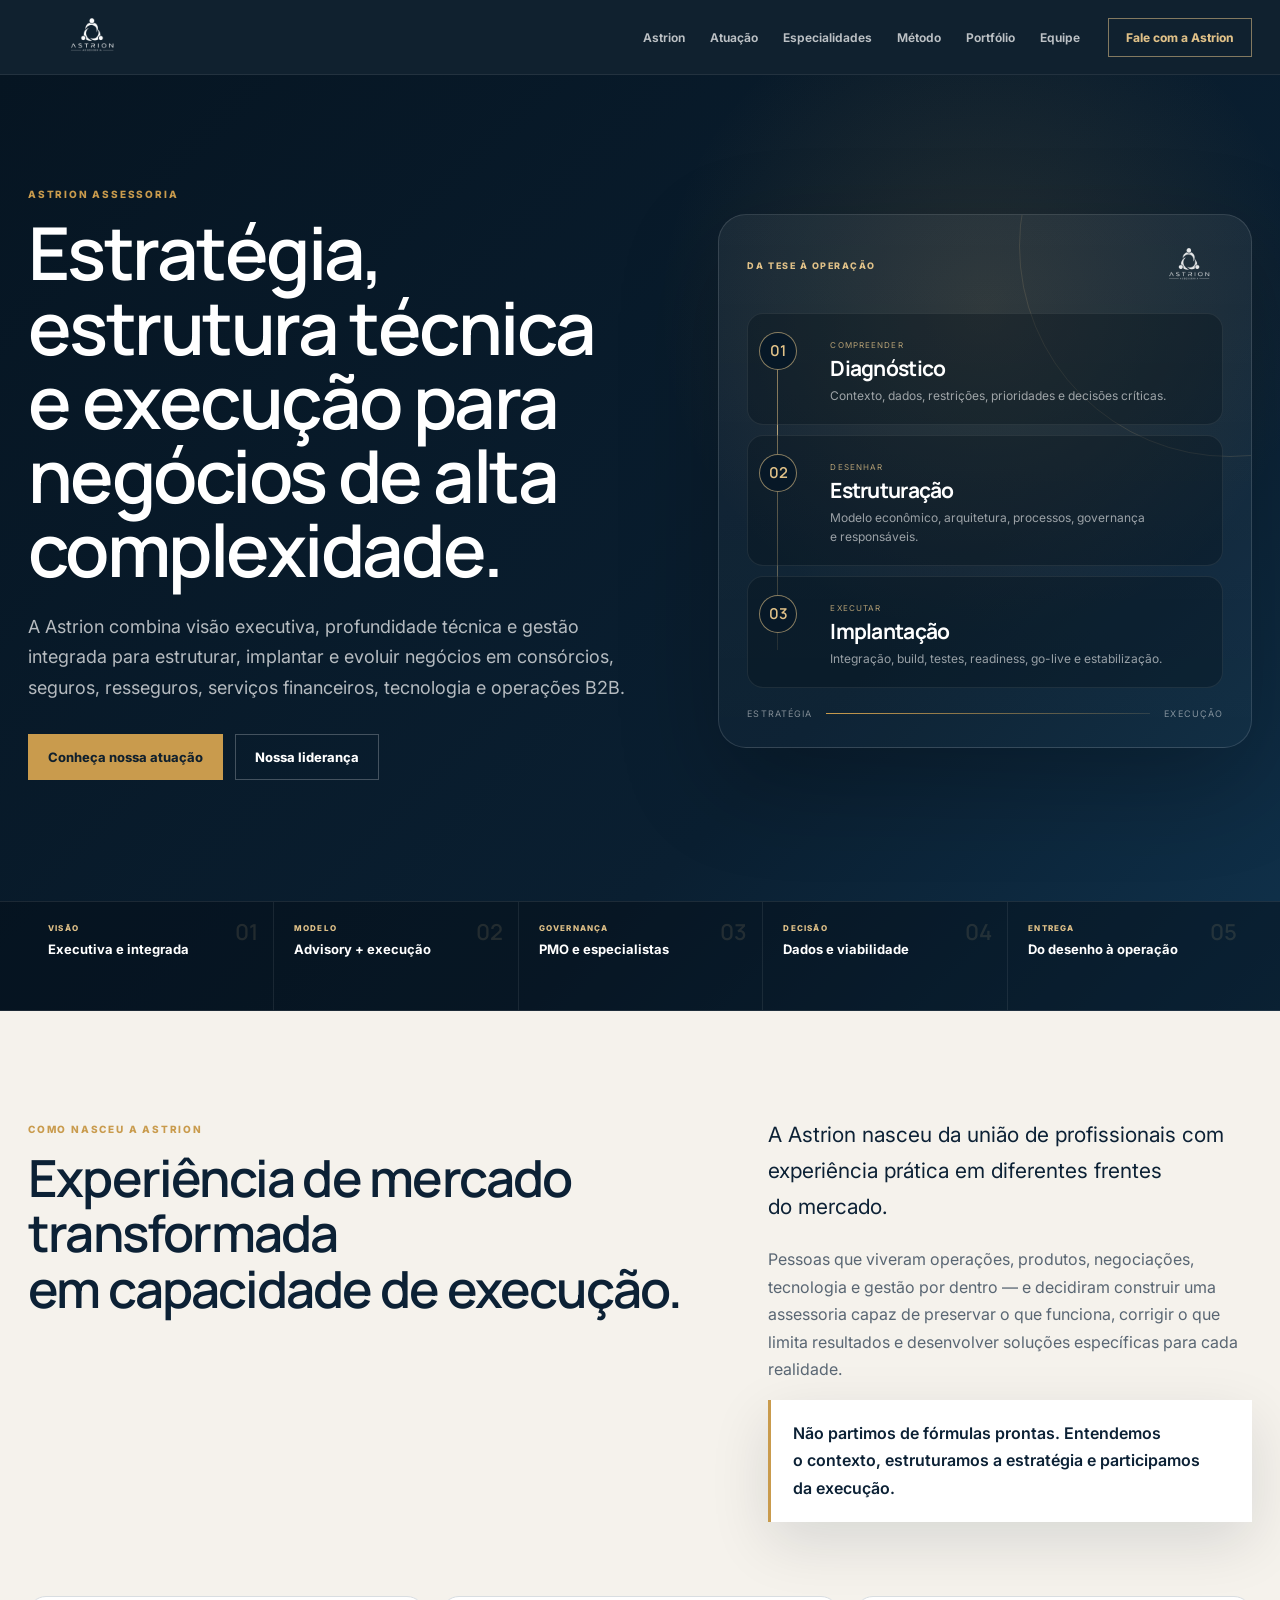
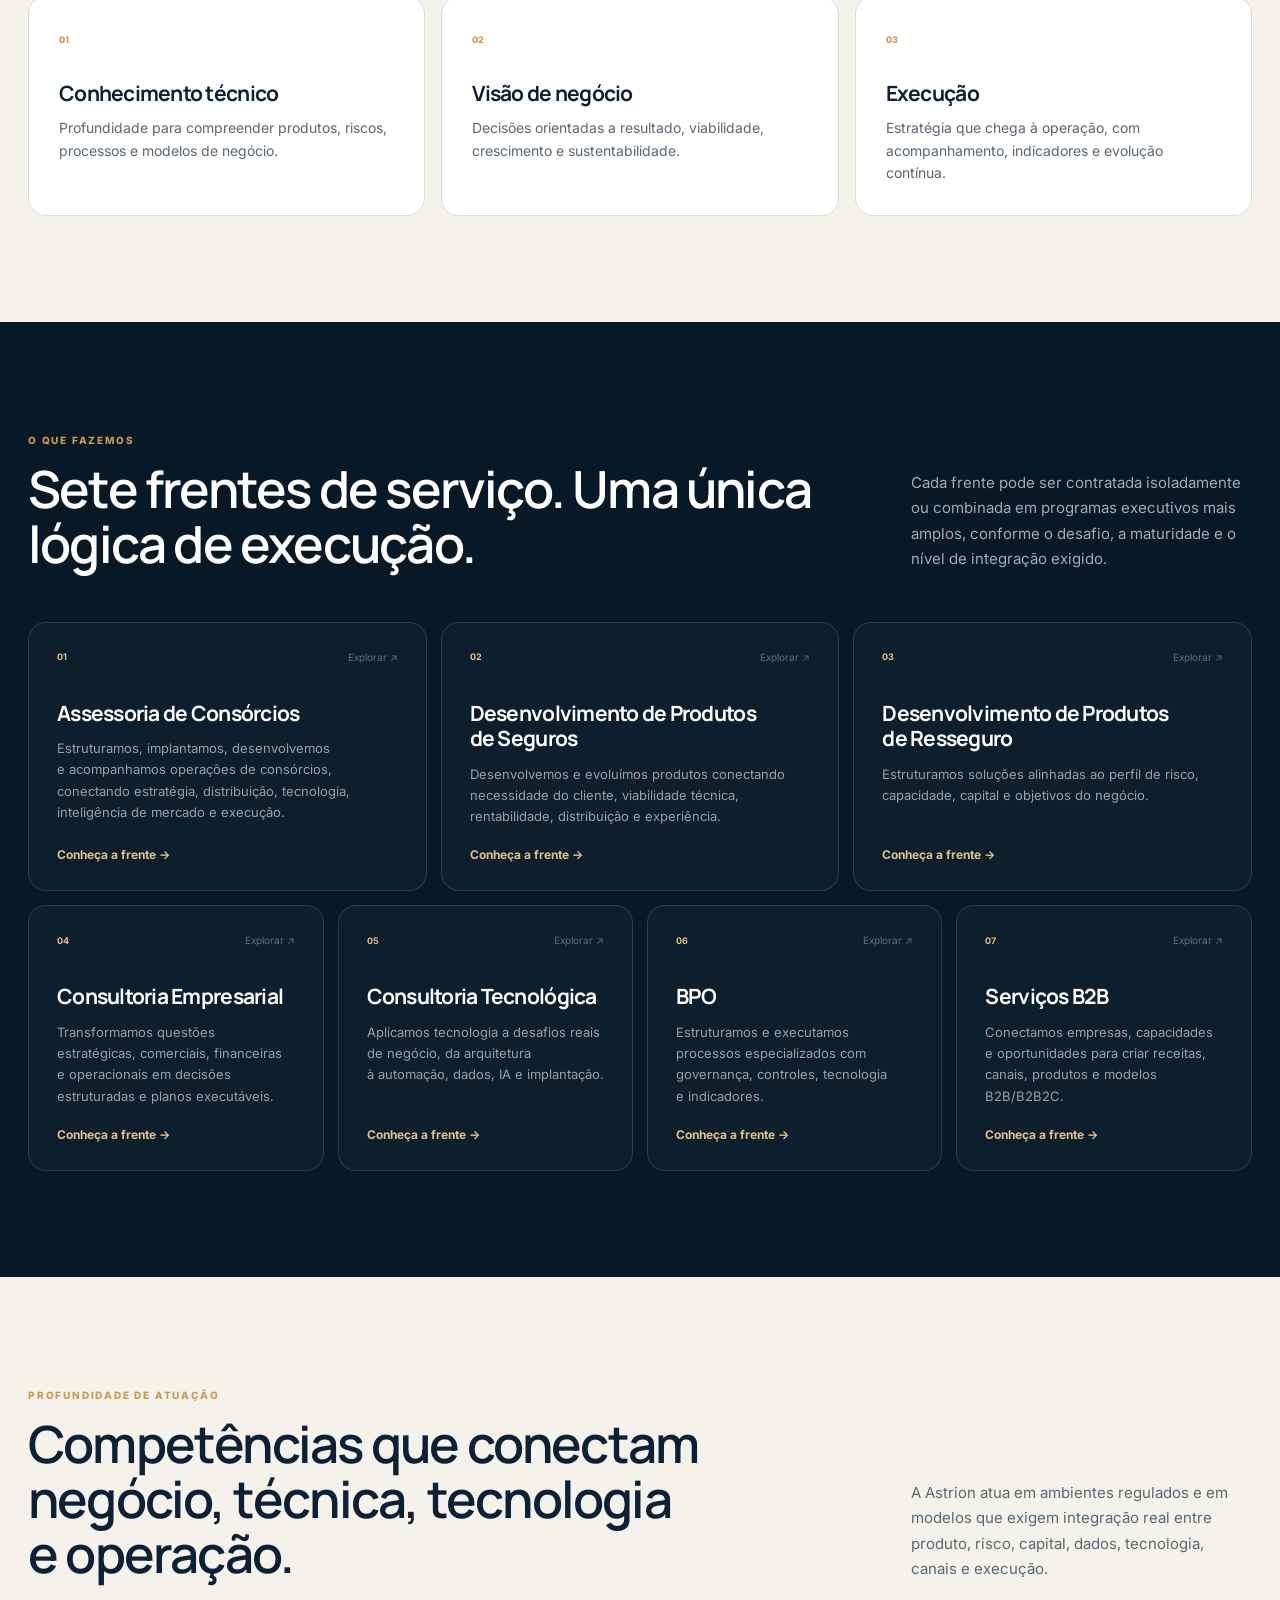
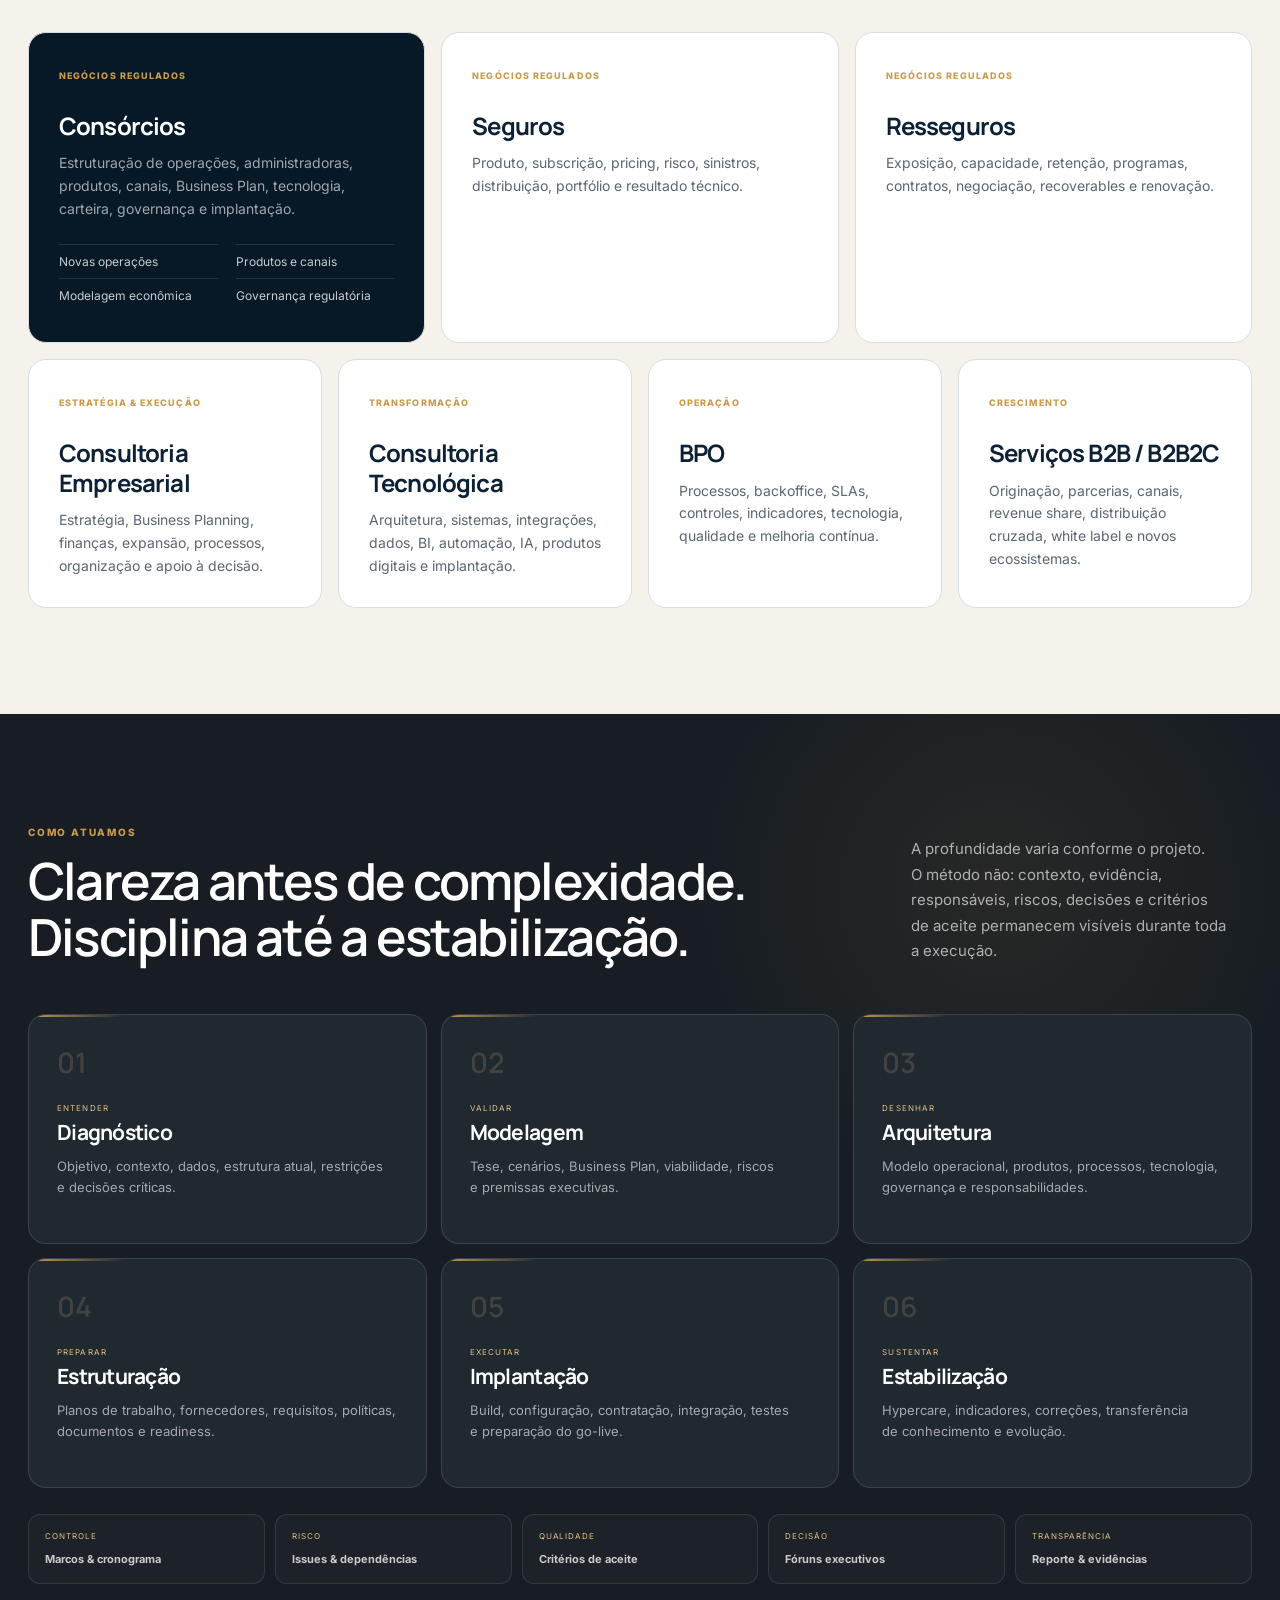
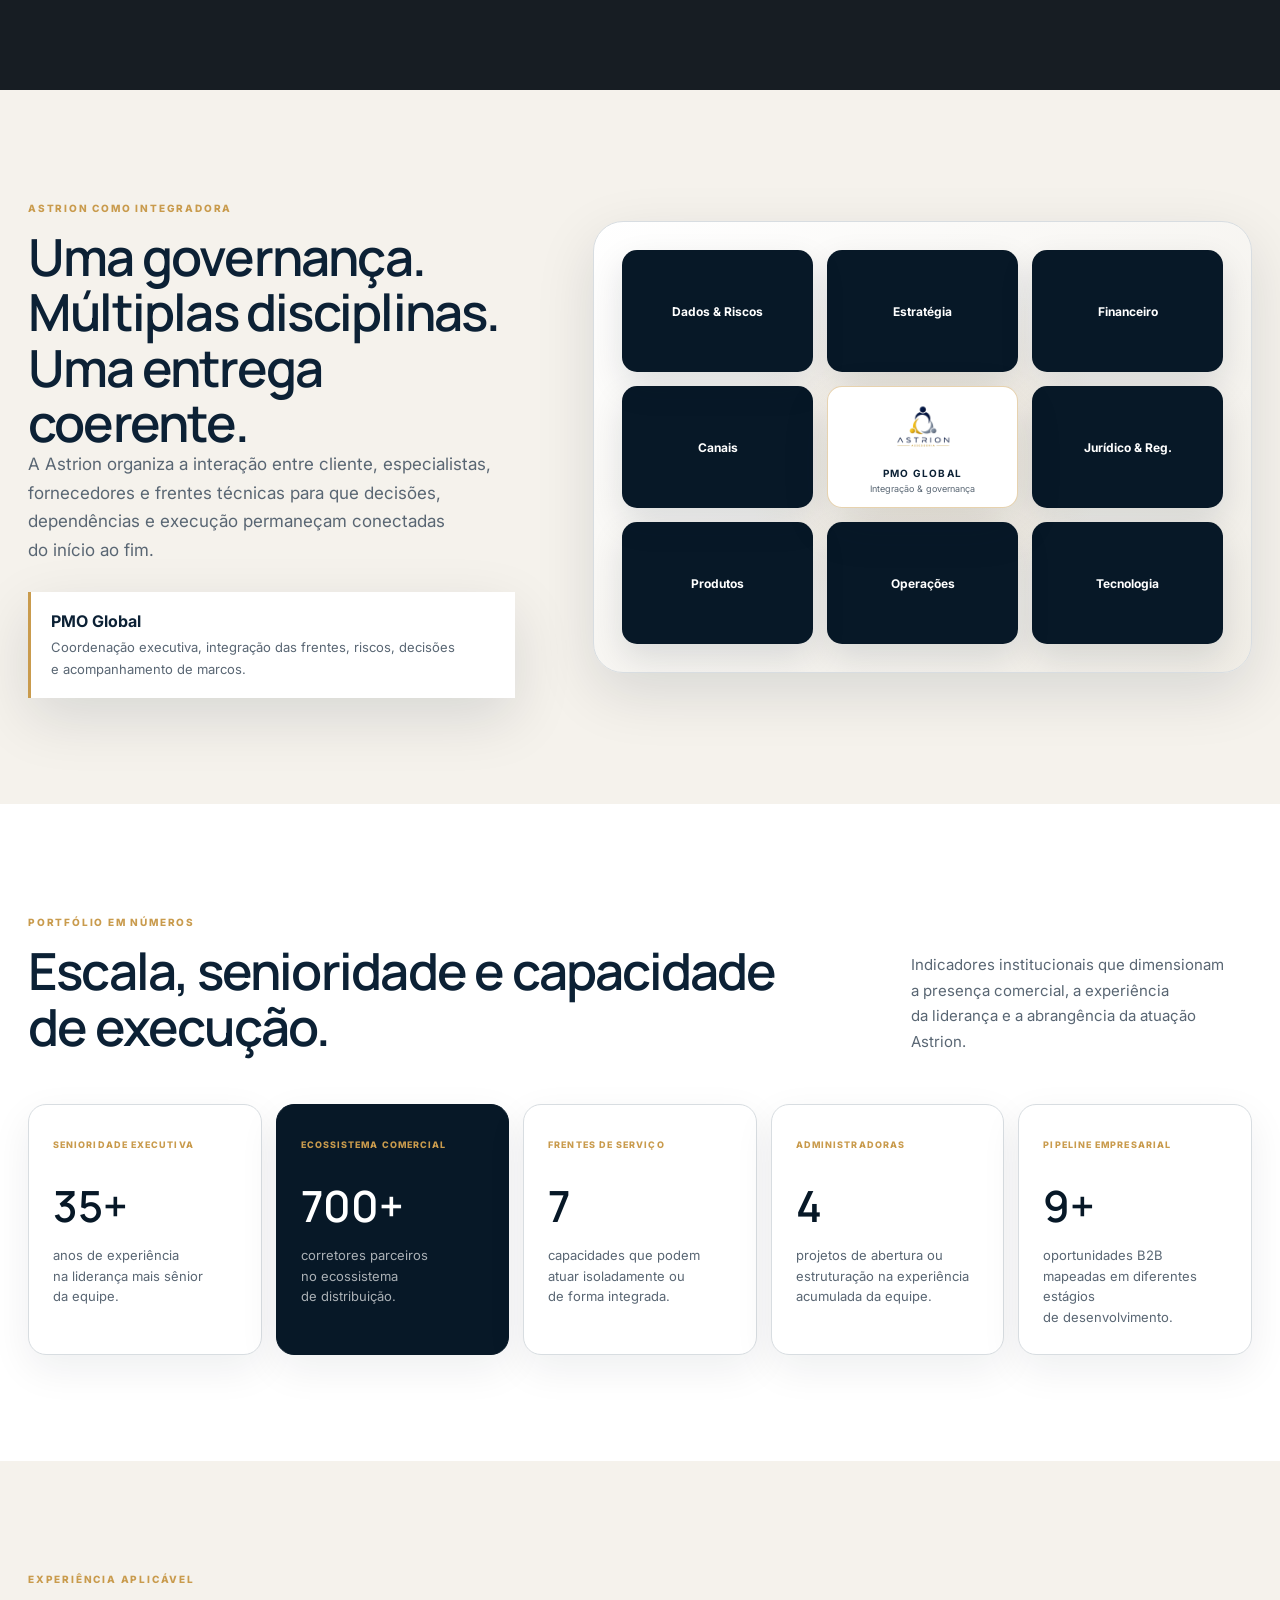
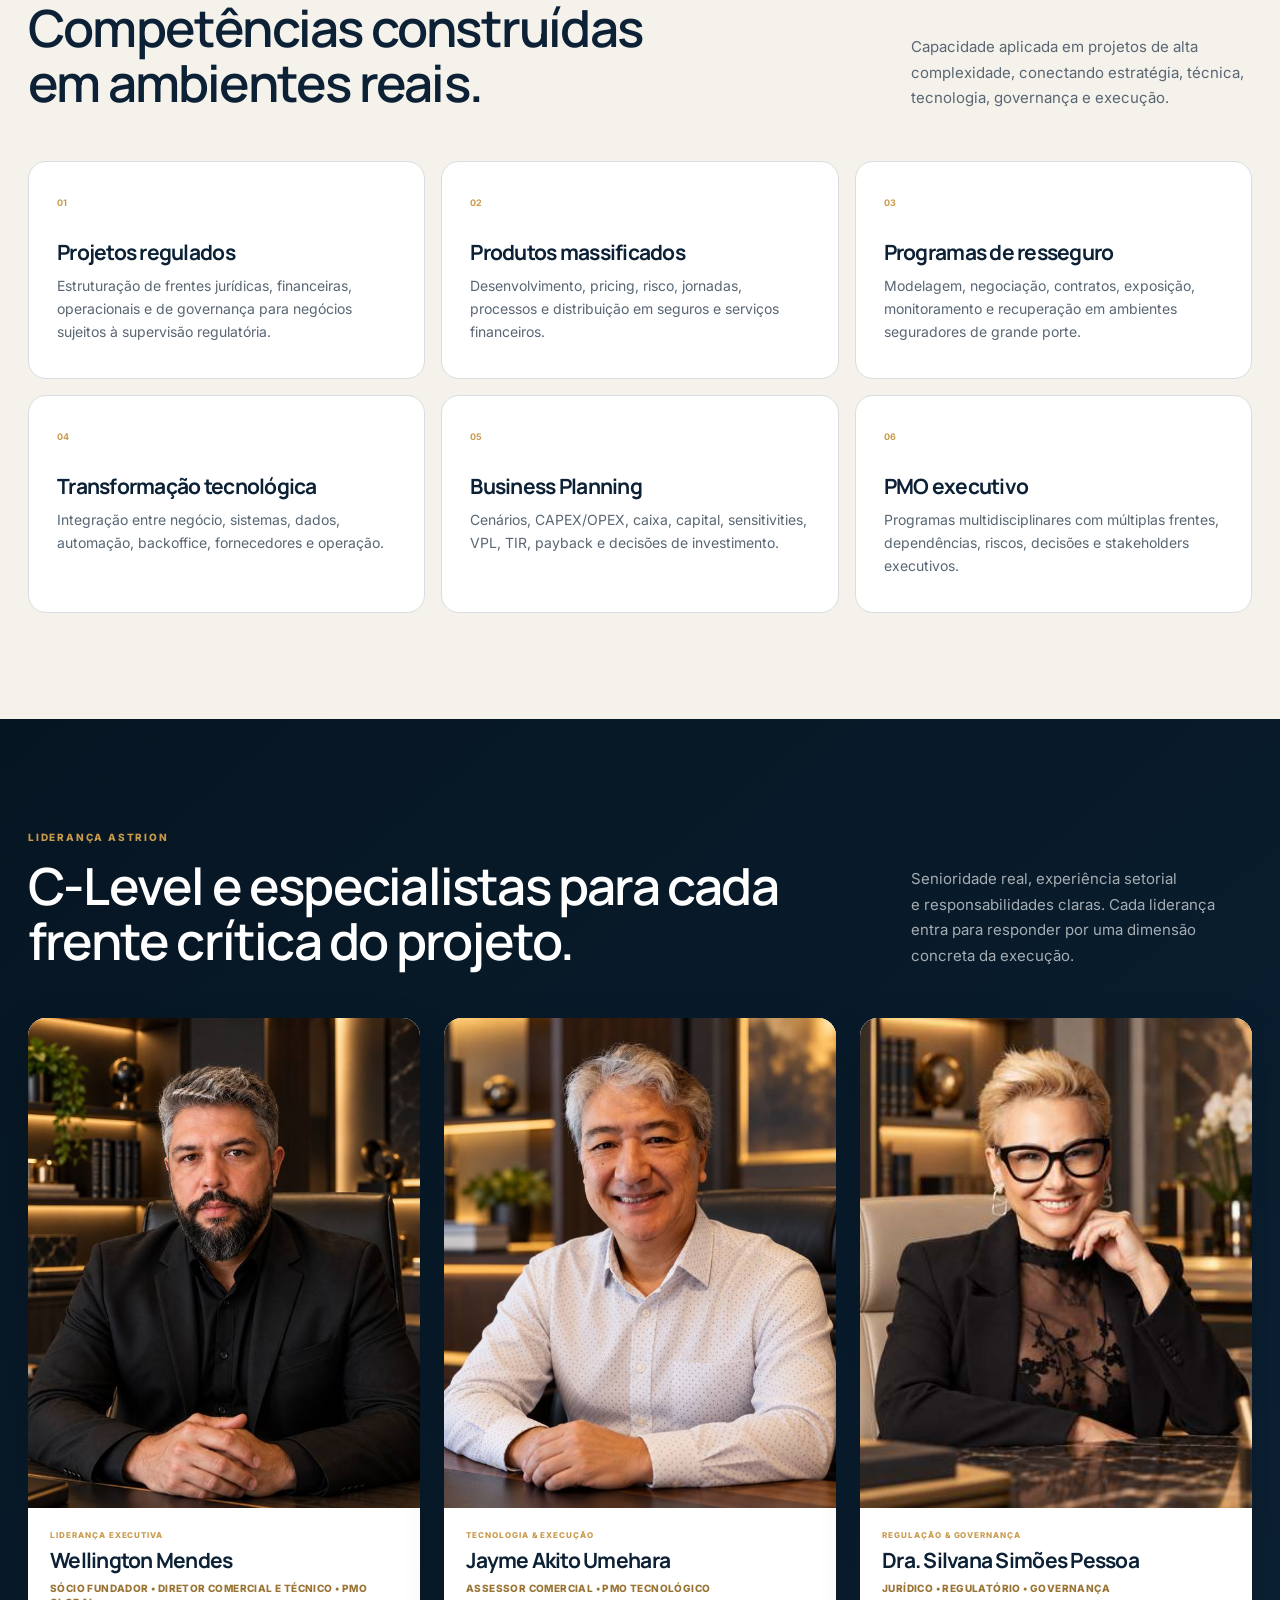
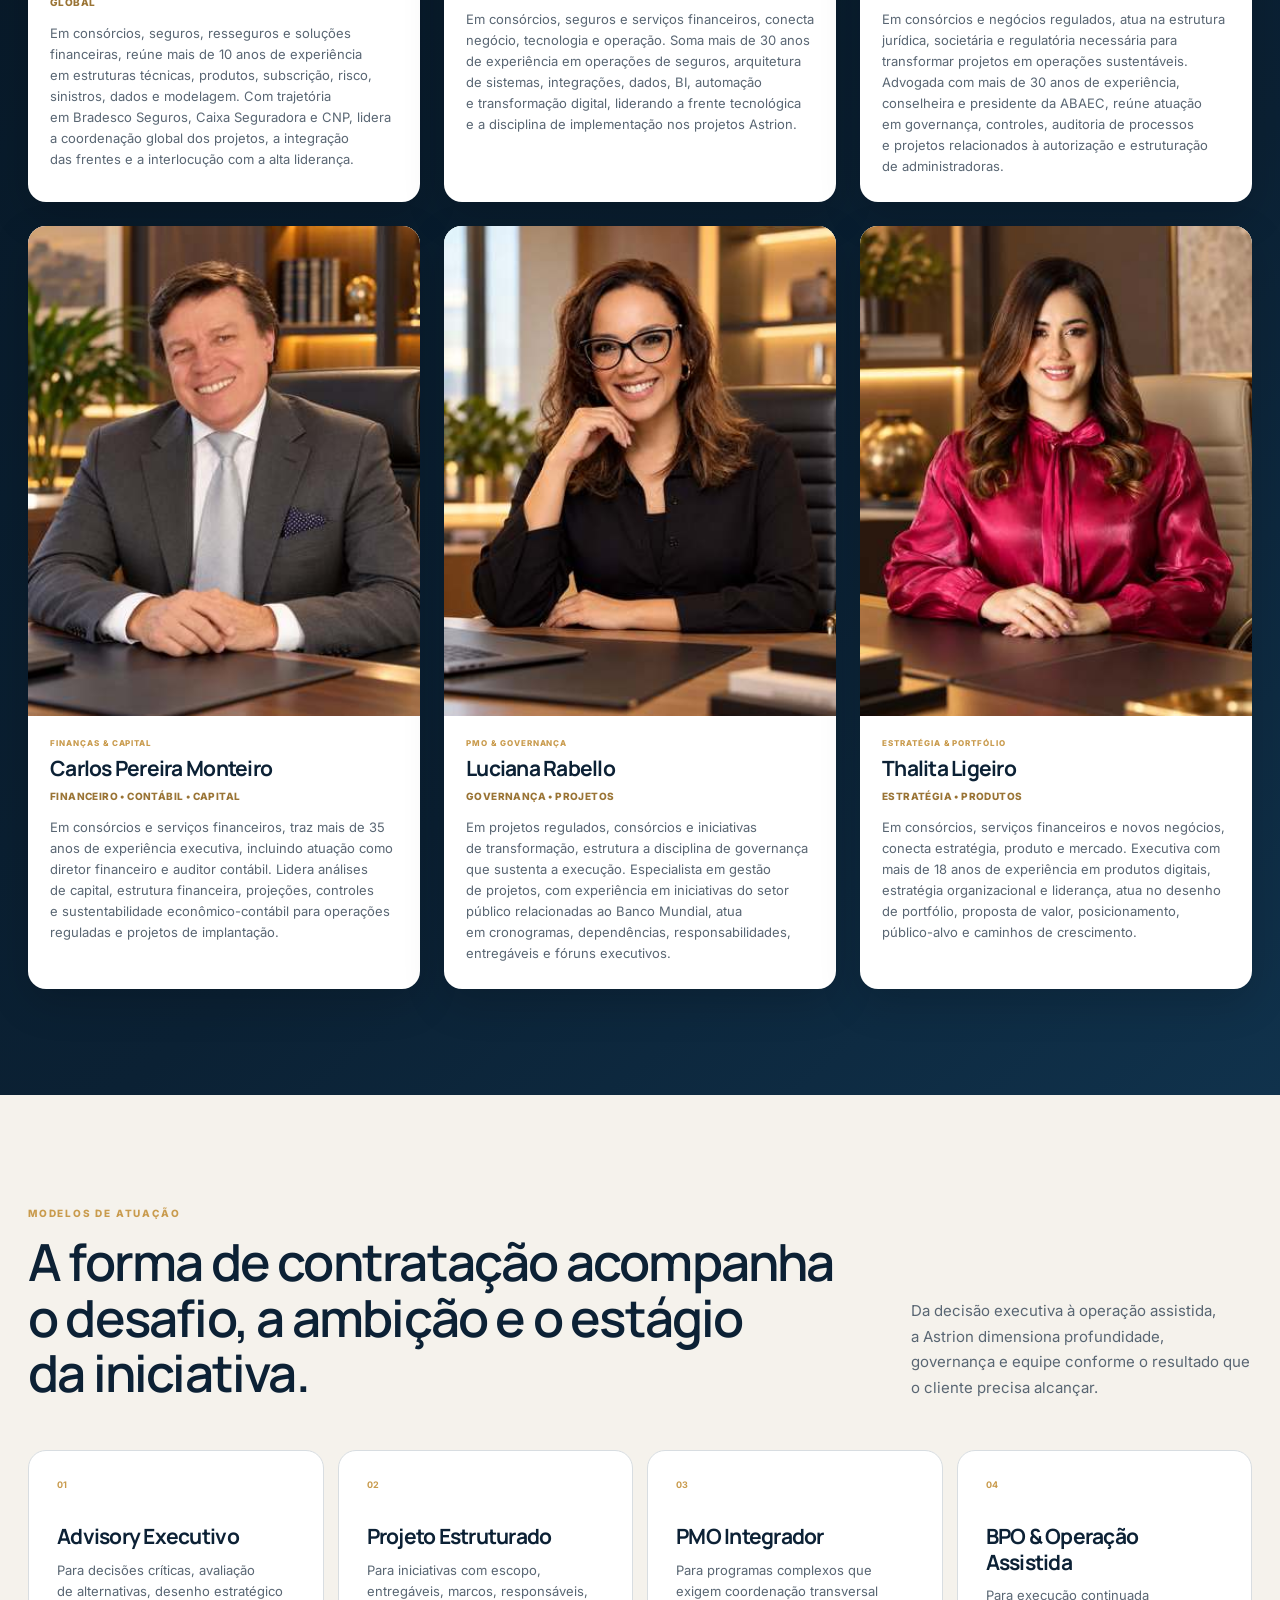
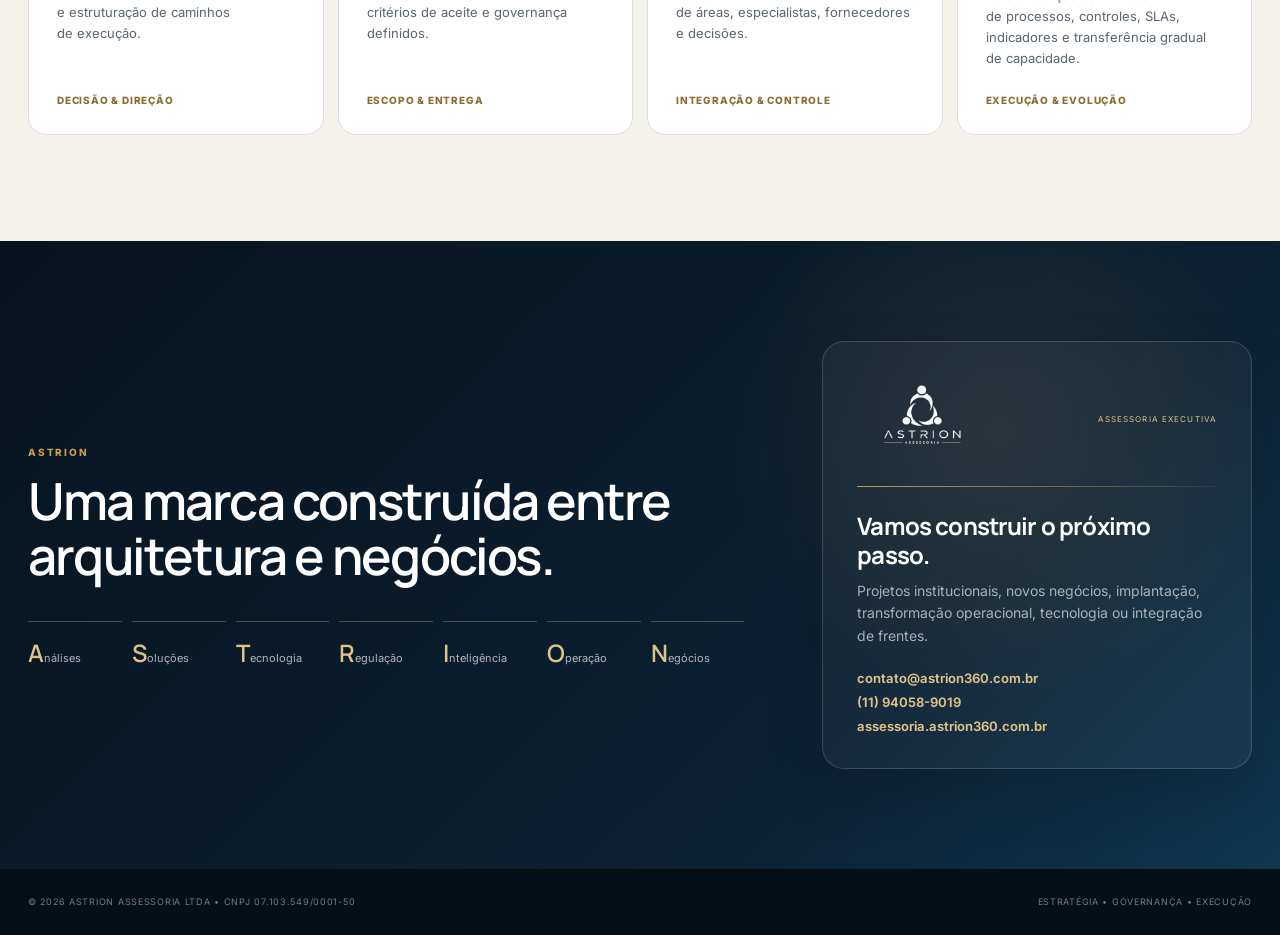
==== commit 3a740274: "Fix typography, integrator spacing and ASTRION signature" ====
--- a/index.html
+++ b/index.html
@@ -17,5 +17,14 @@
 <section class="section section-light"><div class="container section-heading"><div><span class="eyebrow">EXPERIÊNCIA APLICÁVEL</span><h2>Competências construídas em ambientes reais.</h2></div><p>Capacidade aplicada em projetos de alta complexidade, conectando estratégia, técnica, tecnologia, governança e execução.</p></div><div class="container references-grid"><article class="reference-card reveal-card"><b>01</b><h3>Projetos regulados</h3><p>Estruturação de frentes jurídicas, financeiras, operacionais e de governança para negócios sujeitos à supervisão regulatória.</p></article><article class="reference-card reveal-card"><b>02</b><h3>Produtos massificados</h3><p>Desenvolvimento, pricing, risco, jornadas, processos e distribuição em seguros e serviços financeiros.</p></article><article class="reference-card reveal-card"><b>03</b><h3>Programas de resseguro</h3><p>Modelagem, negociação, contratos, exposição, monitoramento e recuperação em ambientes seguradores de grande porte.</p></article><article class="reference-card reveal-card"><b>04</b><h3>Transformação tecnológica</h3><p>Integração entre negócio, sistemas, dados, automação, backoffice, fornecedores e operação.</p></article><article class="reference-card reveal-card"><b>05</b><h3>Business Planning</h3><p>Cenários, CAPEX/OPEX, caixa, capital, sensitivities, VPL, TIR, payback e decisões de investimento.</p></article><article class="reference-card reveal-card"><b>06</b><h3>PMO executivo</h3><p>Programas multidisciplinares com múltiplas frentes, dependências, riscos, decisões e stakeholders executivos.</p></article></div></section>
 <section class="section team-section" id="equipe"><div class="container section-heading inverse"><div><span class="eyebrow">LIDERANÇA ASTRION</span><h2>C-Level e especialistas para cada frente crítica do projeto.</h2></div><p>Senioridade real, experiência setorial e responsabilidades claras. Cada liderança entra para responder por uma dimensão concreta da execução.</p></div><div class="container team-grid"><article class="person-card reveal-card"><div class="portrait"><img src="[data-uri]" alt="Wellington Mendes"></div><div class="person-copy"><span class="person-tag">Liderança executiva</span><h3>Wellington Mendes</h3><p class="role">Sócio Fundador • Diretor Comercial e Técnico • PMO Global</p><p>Em consórcios, seguros, resseguros e soluções financeiras, reúne mais de 10 anos de experiência em estruturas técnicas, produtos, subscrição, risco, sinistros, dados e modelagem. Com trajetória em Bradesco Seguros, Caixa Seguradora e CNP, lidera a coordenação global dos projetos, a integração das frentes e a interlocução com a alta liderança.</p></div></article><article class="person-card reveal-card"><div class="portrait"><img src="[data-uri]" alt="Jayme Akito Umehara"></div><div class="person-copy"><span class="person-tag">Tecnologia & execução</span><h3>Jayme Akito Umehara</h3><p class="role">Assessor Comercial • PMO Tecnológico</p><p>Em consórcios, seguros e serviços financeiros, conecta negócio, tecnologia e operação. Soma mais de 30 anos de experiência em operações de seguros, arquitetura de sistemas, integrações, dados, BI, automação e transformação digital, liderando a frente tecnológica e a disciplina de implementação nos projetos Astrion.</p></div></article><article class="person-card reveal-card"><div class="portrait"><img src="[data-uri]" alt="Dra. Silvana Simões Pessoa"></div><div class="person-copy"><span class="person-tag">Regulação & governança</span><h3>Dra. Silvana Simões Pessoa</h3><p class="role">Jurídico • Regulatório • Governança</p><p>Em consórcios e negócios regulados, atua na estrutura jurídica, societária e regulatória necessária para transformar projetos em operações sustentáveis. Advogada com mais de 30 anos de experiência, conselheira e presidente da ABAEC, reúne atuação em governança, controles, auditoria de processos e projetos relacionados à autorização e estruturação de administradoras.</p></div></article><article class="person-card reveal-card"><div class="portrait"><img src="[data-uri]" alt="Carlos Pereira Monteiro"></div><div class="person-copy"><span class="person-tag">Finanças & capital</span><h3>Carlos Pereira Monteiro</h3><p class="role">Financeiro • Contábil • Capital</p><p>Em consórcios e serviços financeiros, traz mais de 35 anos de experiência executiva, incluindo atuação como diretor financeiro e auditor contábil. Lidera análises de capital, estrutura financeira, projeções, controles e sustentabilidade econômico-contábil para operações reguladas e projetos de implantação.</p></div></article><article class="person-card reveal-card"><div class="portrait"><img src="[data-uri]" alt="Luciana Rabello"></div><div class="person-copy"><span class="person-tag">PMO & governança</span><h3>Luciana Rabello</h3><p class="role">Governança • Projetos</p><p>Em projetos regulados, consórcios e iniciativas de transformação, estrutura a disciplina de governança que sustenta a execução. Especialista em gestão de projetos, com experiência em iniciativas do setor público relacionadas ao Banco Mundial, atua em cronogramas, dependências, responsabilidades, entregáveis e fóruns executivos.</p></div></article><article class="person-card reveal-card"><div class="portrait"><img src="[data-uri]" alt="Thalita Ligeiro"></div><div class="person-copy"><span class="person-tag">Estratégia & portfólio</span><h3>Thalita Ligeiro</h3><p class="role">Estratégia • Produtos</p><p>Em consórcios, serviços financeiros e novos negócios, conecta estratégia, produto e mercado. Executiva com mais de 18 anos de experiência em produtos digitais, estratégia organizacional e liderança, atua no desenho de portfólio, proposta de valor, posicionamento, público-alvo e caminhos de crescimento.</p></div></article></div></section>
 <section class="section section-light"><div class="container section-heading"><div><span class="eyebrow">MODELOS DE ATUAÇÃO</span><h2>A forma de contratação acompanha o desafio, a ambição e o estágio da iniciativa.</h2></div><p>Da decisão executiva à operação assistida, a Astrion dimensiona profundidade, governança e equipe conforme o resultado que o cliente precisa alcançar.</p></div><div class="container engagement-grid"><article class="engagement-card reveal-card"><b>01</b><h3>Advisory Executivo</h3><p>Para decisões críticas, avaliação de alternativas, desenho estratégico e estruturação de caminhos de execução.</p><span>Decisão & direção</span></article><article class="engagement-card reveal-card"><b>02</b><h3>Projeto Estruturado</h3><p>Para iniciativas com escopo, entregáveis, marcos, responsáveis, critérios de aceite e governança definidos.</p><span>Escopo & entrega</span></article><article class="engagement-card reveal-card"><b>03</b><h3>PMO Integrador</h3><p>Para programas complexos que exigem coordenação transversal de áreas, especialistas, fornecedores e decisões.</p><span>Integração & controle</span></article><article class="engagement-card reveal-card"><b>04</b><h3>BPO & Operação Assistida</h3><p>Para execução continuada de processos, controles, SLAs, indicadores e transferência gradual de capacidade.</p><span>Execução & evolução</span></article></div></section>
-<section class="contact-section" id="contato"><div class="container contact-grid"><div class="signature-copy"><span class="eyebrow">ASTRION</span><h2>Uma marca construída entre arquitetura e negócios.</h2><div class="astrion-signature"><div><b>A</b><span>rquitetura</span></div><div><b>S</b><span>oluções</span></div><div><b>T</b><span>ecnologia</span></div><div><b>R</b><span>egulação</span></div><div><b>I</b><span>nteligência</span></div><div><b>O</b><span>peração</span></div><div><b>N</b><span>egócios</span></div></div></div><div class="contact-panel"><div class="contact-brand"><img src="assets/astrion-logo.png" alt="Astrion Assessoria"><span>ASSESSORIA EXECUTIVA</span></div><div class="contact-rule"></div><h3>Vamos construir o próximo passo.</h3><p>Projetos institucionais, novos negócios, implantação, transformação operacional, tecnologia ou integração de frentes.</p><div class="contact-links"><a href="mailto:contato@astrion360.com.br">contato@astrion360.com.br</a><a href="https://wa.me/5511940589019">(11) 94058-9019</a><a href="https://assessoria.astrion360.com.br/">assessoria.astrion360.com.br</a></div></div></div></section>
-</main><footer class="site-footer"><div class="container footer-inner"><span>© 2026 Astrion Assessoria LTDA • CNPJ 07.103.549/0001-50</span><span>Estratégia • Governança • Execução</span></div></footer></body></html>+<section class="contact-section" id="contato"><div class="container contact-grid"><div class="signature-copy"><span class="eyebrow">ASTRION</span><h2>Uma marca construída entre arquitetura e negócios.</h2><div class="astrion-signature"><div><b>A</b><span>nálises</span></div><div><b>S</b><span>oluções</span></div><div><b>T</b><span>ecnologia</span></div><div><b>R</b><span>egulação</span></div><div><b>I</b><span>nteligência</span></div><div><b>O</b><span>peração</span></div><div><b>N</b><span>egócios</span></div></div></div><div class="contact-panel"><div class="contact-brand"><img src="assets/astrion-logo.png" alt="Astrion Assessoria"><span>ASSESSORIA EXECUTIVA</span></div><div class="contact-rule"></div><h3>Vamos construir o próximo passo.</h3><p>Projetos institucionais, novos negócios, implantação, transformação operacional, tecnologia ou integração de frentes.</p><div class="contact-links"><a href="mailto:contato@astrion360.com.br">contato@astrion360.com.br</a><a href="https://wa.me/5511940589019">(11) 94058-9019</a><a href="https://assessoria.astrion360.com.br/">assessoria.astrion360.com.br</a></div></div></div></section>
+</main><footer class="site-footer"><div class="container footer-inner"><span>© 2026 Astrion Assessoria LTDA • CNPJ 07.103.549/0001-50</span><span>Estratégia • Governança • Execução</span></div></footer><script id="typography-qa">
+(()=> {
+  const rx=/(^|[\s(“"'])((?:A|O|E|a|o|e|de|do|da|dos|das|em|no|na|nos|nas|ao|aos|à|às))\s+(?=\S)/gu;
+  document.querySelectorAll("main h1,main h2,main h3,main p,main li,main strong,main small,main span:not(.eyebrow),footer span").forEach(el=>{
+    const w=document.createTreeWalker(el,NodeFilter.SHOW_TEXT);
+    const nodes=[]; while(w.nextNode()) nodes.push(w.currentNode);
+    nodes.forEach(n=>{ n.nodeValue=n.nodeValue.replace(rx,(m,p,w)=>p+w+"\u00A0"); });
+  });
+})();
+</script></body></html>
--- a/styles.css
+++ b/styles.css
@@ -1,90 +1,2 @@
-
-:root{
-  --navy:#071827;
-  --navy-2:#0c2437;
-  --navy-3:#12334d;
-  --ink:#0d2236;
-  --slate:#5a6672;
-  --muted:#89939c;
-  --paper:#f5f2ec;
-  --white:#fff;
-  --line:#d8dde1;
-  --gold:#c89b4c;
-  --gold-soft:#e0c188;
-  --gold-pale:#efe4cf;
-  --shadow:0 22px 60px rgba(7,24,39,.12);
-  --shadow-hover:0 30px 74px rgba(7,24,39,.18);
-  --r:18px;
-  --max:1240px;
-  --ease:cubic-bezier(.2,.7,.2,1);
-}
-*{box-sizing:border-box}
-html{scroll-behavior:smooth}
-body{margin:0;background:var(--paper);color:var(--ink);font-family:Inter,Arial,sans-serif;-webkit-font-smoothing:antialiased}
-a{text-decoration:none;color:inherit}
-img{display:block;max-width:100%}
-.container{width:min(var(--max),calc(100% - 56px));margin:0 auto}
-.site-header{position:sticky;top:0;z-index:100;background:rgba(7,24,39,.96);backdrop-filter:blur(16px);border-bottom:1px solid rgba(255,255,255,.08)}
-.header-inner{height:72px;display:flex;align-items:center;gap:28px}
-.brand{width:132px;flex:none}.brand img{width:100%;filter:brightness(0) invert(1)}
-.desktop-nav{margin-left:auto;display:flex;gap:26px}.desktop-nav a{font-size:12px;font-weight:650;color:rgba(255,255,255,.72)}.desktop-nav a:hover{color:#fff}
-.header-cta{padding:11px 17px;border:1px solid rgba(224,193,136,.55);color:var(--gold-soft);font-size:12px;font-weight:700}
-.mobile-nav{display:none;margin-left:auto;position:relative}.mobile-nav summary{list-style:none;width:44px;height:44px;display:grid;place-content:center;gap:5px}.mobile-nav summary::-webkit-details-marker{display:none}.mobile-nav summary span{width:22px;height:2px;background:#fff}.mobile-panel{position:absolute;right:0;top:50px;width:min(320px,88vw);display:grid;background:var(--navy);border:1px solid rgba(255,255,255,.1);box-shadow:var(--shadow);padding:14px}.mobile-panel a{padding:13px 10px;border-bottom:1px solid rgba(255,255,255,.08);color:#fff;font-size:14px}
-.eyebrow{display:inline-block;margin-bottom:15px;color:var(--gold);font-size:10px;font-weight:800;letter-spacing:.18em;text-transform:uppercase}
-h1,h2,h3,p{margin-top:0}h1,h2,h3{font-family:Manrope,Inter,sans-serif;letter-spacing:-.035em}
-h1{font-size:clamp(48px,5.9vw,82px);line-height:1.01;margin-bottom:26px;font-weight:600}
-h2{font-size:clamp(36px,4.15vw,58px);line-height:1.07;margin-bottom:0;font-weight:600}
-h3{font-size:21px;line-height:1.2}
-.lead{font-size:20px;line-height:1.58;color:var(--slate)}
-.section{padding:108px 0}.section-white{background:#fff}.section-light{background:var(--paper)}.section-navy{background:var(--navy);color:#fff}.section-dark{background:#161c22;color:#fff}
-.section-heading{display:grid;grid-template-columns:minmax(0,1.55fr) minmax(300px,.65fr);gap:72px;align-items:end;margin-bottom:48px}
-.section-heading>p{margin:0;max-width:470px;justify-self:end;color:var(--slate);font-size:15px;line-height:1.7}
-.section-heading.inverse>p{color:rgba(255,255,255,.62)}.section-heading.inverse h2{color:#fff}
-.hero{background:radial-gradient(circle at 75% 24%,rgba(200,155,76,.14),transparent 26%),linear-gradient(135deg,#061522,#0a1f31 66%,#10324c);color:#fff;overflow:hidden}
-.hero-grid{min-height:calc(100svh - 72px);padding:72px 0 88px;display:grid;grid-template-columns:1.08fr .92fr;gap:68px;align-items:center}
-.hero-copy p{max-width:760px;font-size:18px;line-height:1.7;color:rgba(255,255,255,.7)}.hero-actions{display:flex;gap:12px;flex-wrap:wrap;margin-top:30px}
-.btn{padding:14px 19px;font-size:13px;font-weight:750;border:1px solid transparent;transition:.25s var(--ease)}.btn-gold{background:var(--gold);color:#10202d}.btn-ghost{border-color:rgba(255,255,255,.24)}
-.process-visual{position:relative;min-height:540px;display:grid;grid-template-rows:1fr auto;align-items:center}
-.process-orbit{position:relative;width:min(470px,92%);aspect-ratio:1;margin:auto;border:1px dashed rgba(224,193,136,.26);border-radius:50%;display:grid;place-items:center}
-.process-orbit:before{content:"";position:absolute;inset:12%;border:1px solid rgba(224,193,136,.24);border-radius:50%}
-.process-core{position:relative;z-index:2;width:170px;aspect-ratio:1;border-radius:50%;background:#fff;display:grid;place-items:center;box-shadow:0 26px 70px rgba(0,0,0,.28)}.process-core img{width:70%}
-.process-steps{display:grid;grid-template-columns:repeat(3,1fr);gap:12px;margin-top:22px}.process-step{padding-top:13px;border-top:1px solid rgba(224,193,136,.35);text-align:center}.process-step strong{display:block;font:600 27px Manrope;color:var(--gold-soft);line-height:1}.process-step small{display:block;margin-top:7px;font-size:9px;letter-spacing:.14em;text-transform:uppercase;color:rgba(255,255,255,.72)}
-.capability-strip{border-top:1px solid rgba(255,255,255,.1);background:rgba(0,0,0,.12)}.capability-row{display:grid;grid-template-columns:repeat(5,1fr)}.capability-row div{padding:20px 22px;border-left:1px solid rgba(255,255,255,.08)}.capability-row div:first-child{border-left:none}.capability-row small{display:block;color:var(--gold-soft);font-size:8px;letter-spacing:.14em;margin-bottom:5px}.capability-row strong{font-size:13px;color:rgba(255,255,255,.82)}
-.about-grid{display:grid;grid-template-columns:1.2fr .8fr;gap:92px;align-items:start}.about-copy p{font-size:16px;line-height:1.7;color:var(--slate)}.about-note{margin-top:28px;padding:22px 24px;border-left:3px solid var(--gold);background:#fff;box-shadow:var(--shadow)}.about-note strong{display:block;font-size:14px;margin-bottom:7px}.about-note span{font-size:13px;color:var(--slate);line-height:1.6}
-.pillars{display:grid;grid-template-columns:repeat(4,1fr);gap:1px;margin-top:58px;background:var(--line);border:1px solid var(--line);border-radius:var(--r);overflow:hidden}.pillars article{background:#fff;padding:28px;min-height:205px}.pillars span,.service-card b,.method-card b,.reference-card b,.portfolio-card b,.engagement-card b{font-size:9px;letter-spacing:.09em;color:var(--gold);font-weight:800}.pillars h3{margin:30px 0 9px}.pillars p{font-size:14px;line-height:1.6;color:var(--slate);margin:0}
-.services-grid{display:grid;grid-template-columns:repeat(4,1fr);gap:14px}.service-card{min-height:250px;padding:28px;border:1px solid rgba(255,255,255,.13);border-radius:var(--r);background:rgba(255,255,255,.025);display:flex;flex-direction:column;transition:.28s var(--ease)}.service-card h3{margin:38px 0 12px;color:#fff}.service-card p{font-size:14px;line-height:1.6;color:rgba(255,255,255,.58);margin:0}.learn-more{margin-top:auto;padding-top:20px;color:var(--gold-soft);font-size:12px;font-weight:700}.services-grid .service-card:nth-child(n+5){grid-column:span 1}
-.expertise-grid{display:grid;grid-template-columns:repeat(2,1fr);gap:16px}.expertise-card{padding:34px;border-radius:var(--r);background:#fff;border:1px solid var(--line);min-height:260px}.expertise-card.dark{background:var(--navy);color:#fff}.expertise-card span{font-size:9px;letter-spacing:.12em;color:var(--gold);font-weight:800}.expertise-card h3{font-size:26px;margin:30px 0 14px}.expertise-card p{font-size:14px;line-height:1.66;color:var(--slate);margin-bottom:0}.expertise-card.dark p{color:rgba(255,255,255,.62)}.expertise-list{display:grid;grid-template-columns:1fr 1fr;gap:0 24px;margin-top:22px}.expertise-list div{padding:10px 0;border-top:1px solid rgba(255,255,255,.12);font-size:12px;color:rgba(255,255,255,.78)}
-.method-grid{display:grid;grid-template-columns:repeat(3,1fr);gap:1px;background:rgba(255,255,255,.12);border:1px solid rgba(255,255,255,.12);border-radius:var(--r);overflow:hidden}.method-card{padding:28px;background:#171d23;min-height:220px}.method-card h3{margin:30px 0 10px;color:#fff}.method-card p{font-size:13px;line-height:1.6;color:rgba(255,255,255,.58);margin:0}.governance-bar{display:grid;grid-template-columns:repeat(5,1fr);margin-top:28px;border-top:1px solid rgba(255,255,255,.12);border-bottom:1px solid rgba(255,255,255,.12)}.governance-bar div{padding:17px 14px;border-left:1px solid rgba(255,255,255,.1)}.governance-bar div:first-child{border-left:none}.governance-bar small{display:block;font-size:8px;letter-spacing:.12em;color:var(--gold-soft);margin-bottom:5px}.governance-bar strong{font-size:12px;color:rgba(255,255,255,.75)}
-.integrator-grid{display:grid;grid-template-columns:.8fr 1.2fr;gap:78px;align-items:center}.integrator-copy p{font-size:17px;line-height:1.65;color:var(--slate);max-width:520px}.integrator-board{display:grid;grid-template-columns:repeat(3,1fr);grid-template-rows:repeat(3,1fr);gap:14px;align-items:stretch}.integrator-node,.integrator-core{min-height:100px;border-radius:15px;display:grid;place-items:center;text-align:center}.integrator-node{background:var(--navy);color:#fff;padding:16px;font-size:12px;font-weight:700;box-shadow:var(--shadow)}.integrator-core{grid-column:2;grid-row:2;background:#fff;border:1px solid var(--line);padding:15px;box-shadow:var(--shadow)}.integrator-core img{width:105px;margin:auto}.integrator-core small{font-size:9px;letter-spacing:.1em;text-transform:uppercase;color:var(--slate);margin-top:5px}.n1{grid-column:2;grid-row:1}.n2{grid-column:3;grid-row:1}.n3{grid-column:3;grid-row:2}.n4{grid-column:3;grid-row:3}.n5{grid-column:2;grid-row:3}.n6{grid-column:1;grid-row:3}.n7{grid-column:1;grid-row:2}.n8{grid-column:1;grid-row:1}
-.portfolio-grid{display:grid;grid-template-columns:repeat(4,1fr);gap:16px}.portfolio-card{padding:28px;border:1px solid var(--line);background:#fff;border-radius:var(--r);box-shadow:var(--shadow);min-height:230px}.portfolio-card strong{display:block;font:600 42px Manrope;color:var(--navy);line-height:1;margin:22px 0 10px}.portfolio-card p{font-size:14px;line-height:1.6;color:var(--slate);margin:0}
-.references-grid{display:grid;grid-template-columns:repeat(3,1fr);gap:16px}.reference-card{padding:28px;border:1px solid var(--line);border-radius:var(--r);background:var(--paper);min-height:220px}.reference-card h3{margin:30px 0 10px}.reference-card p{font-size:14px;line-height:1.6;color:var(--slate);margin:0}
-.team-section{background:linear-gradient(140deg,#061522,#0b2134 68%,#10324c)}.team-grid{display:grid;grid-template-columns:repeat(3,1fr);gap:24px}.person-card{background:#fff;border-radius:var(--r);overflow:hidden;display:flex;flex-direction:column;box-shadow:0 14px 42px rgba(0,0,0,.14);min-width:0}.portrait{aspect-ratio:4/5;overflow:hidden;background:#d7d6d1}.portrait img{width:100%;height:100%;object-fit:cover;object-position:center 16%;transition:.35s var(--ease)}.person-copy{padding:22px 22px 25px;display:flex;flex-direction:column;flex:1}.person-copy h3{font-size:21px;margin-bottom:7px}.role{font-size:10px;line-height:1.4;font-weight:800;letter-spacing:.04em;text-transform:uppercase;color:#9a7435;margin-bottom:14px}.person-copy p:last-child{font-size:13px;line-height:1.62;color:var(--slate);margin:0}
-.engagement-grid{display:grid;grid-template-columns:repeat(4,1fr);gap:14px}.engagement-card{padding:28px;border:1px solid var(--line);border-radius:var(--r);background:#fff;min-height:220px}.engagement-card h3{margin:35px 0 11px}.engagement-card p{font-size:13px;line-height:1.6;color:var(--slate);margin:0}
-.contact-section{padding:100px 0;background:linear-gradient(135deg,#06131f,#0b2134 70%,#113650);color:#fff}.contact-grid{display:grid;grid-template-columns:1.2fr .8fr;gap:90px;align-items:center}.contact-card{padding:34px;border:1px solid rgba(255,255,255,.14);border-radius:var(--r);background:rgba(255,255,255,.04)}.contact-card img{width:180px;filter:brightness(0) invert(1);margin-bottom:24px}.contact-card p{font-size:14px;line-height:1.65;color:rgba(255,255,255,.62)}.contact-card a{color:var(--gold-soft);font-weight:700;font-size:13px}
-.site-footer{background:#050f18;color:rgba(255,255,255,.45);font-size:10px;letter-spacing:.08em;text-transform:uppercase}.footer-inner{height:66px;display:flex;align-items:center;justify-content:space-between}
-@media (hover:hover) and (pointer:fine){
- .service-card:hover,.expertise-card:hover,.portfolio-card:hover,.reference-card:hover,.person-card:hover,.engagement-card:hover,.integrator-node:hover{transform:translateY(-6px);box-shadow:var(--shadow-hover);border-color:rgba(200,155,76,.55)}
- .person-card:hover .portrait img{transform:scale(1.035)}
- .service-card:hover{background:rgba(255,255,255,.055)}
-}
-@media(max-width:1100px){
- .desktop-nav,.header-cta{display:none}.mobile-nav{display:block}
- .hero-grid{grid-template-columns:1fr;gap:26px}.process-visual{min-height:500px}
- .section-heading,.about-grid,.integrator-grid,.contact-grid{grid-template-columns:1fr;gap:30px}.section-heading>p{justify-self:start;max-width:760px}
- .services-grid{grid-template-columns:repeat(2,1fr)}.expertise-grid{grid-template-columns:1fr 1fr}.portfolio-grid,.engagement-grid{grid-template-columns:repeat(2,1fr)}
- .team-grid{grid-template-columns:repeat(2,1fr)}
-}
-@media(max-width:760px){
- .container{width:min(var(--max),calc(100% - 34px))}
- .header-inner{height:64px}.brand{width:110px}
- .hero-grid{padding:62px 0}.hero-copy p{font-size:16px}.process-visual{min-height:420px}.process-orbit{width:min(330px,90%)}.process-core{width:124px}.process-steps{gap:8px}.process-step strong{font-size:22px}.process-step small{font-size:8px}
- .capability-row{grid-template-columns:1fr 1fr}.capability-row div{border-top:1px solid rgba(255,255,255,.08)}
- .section{padding:76px 0}.pillars,.services-grid,.expertise-grid,.method-grid,.portfolio-grid,.references-grid,.team-grid,.engagement-grid{grid-template-columns:1fr}
- .pillars{margin-top:40px}.governance-bar{grid-template-columns:1fr 1fr}
- .integrator-board{grid-template-columns:1fr 1fr}.integrator-core{grid-column:1/-1;grid-row:auto}.integrator-node{grid-column:auto!important;grid-row:auto!important;min-height:72px}
- .contact-section{padding:76px 0}.footer-inner{height:auto;min-height:80px;flex-direction:column;justify-content:center;gap:8px;text-align:center}
-}
-@media(max-width:460px){
- h1{font-size:42px}h2{font-size:34px}.hero-actions{display:grid}.btn{text-align:center}.capability-row{grid-template-columns:1fr}.governance-bar{grid-template-columns:1fr}
-}
-@media(prefers-reduced-motion:reduce){html{scroll-behavior:auto}*{transition:none!important}}+:root{--navy:#071827;--navy2:#0b2235;--navy3:#12344e;--ink:#0c2135;--graphite:#171d23;--slate:#596673;--muted:#89939c;--paper:#f5f2ec;--white:#fff;--line:#d8dde1;--gold:#c99b4d;--gold2:#e0c188;--gold3:#efe4cf;--shadow:0 20px 60px rgba(7,24,39,.12);--shadow2:0 30px 80px rgba(7,24,39,.18);--r:18px;--max:1240px;--ease:cubic-bezier(.2,.7,.2,1)}*{box-sizing:border-box}html{scroll-behavior:smooth}body{margin:0;background:var(--paper);color:var(--ink);font-family:Inter,Arial,sans-serif;-webkit-font-smoothing:antialiased}a{text-decoration:none;color:inherit}img{display:block;max-width:100%}.container{width:min(var(--max),calc(100% - 56px));margin:0 auto}.site-header{position:sticky;top:0;z-index:100;background:rgba(7,24,39,.96);backdrop-filter:blur(18px);border-bottom:1px solid rgba(255,255,255,.08)}.header-inner{height:74px;display:flex;align-items:center;gap:28px}.brand{width:128px;flex:none}.brand img{width:100%;height:48px;object-fit:contain;filter:brightness(0) invert(1)}.desktop-nav{display:flex;gap:25px;margin-left:auto}.desktop-nav a{font-size:12px;font-weight:650;color:rgba(255,255,255,.72);transition:.24s var(--ease)}.desktop-nav a:hover{color:#fff}.header-cta{padding:11px 17px;border:1px solid rgba(224,193,136,.55);color:var(--gold2);font-size:12px;font-weight:750}.mobile-nav{display:none;margin-left:auto;position:relative}.mobile-nav summary{list-style:none;width:44px;height:44px;display:grid;place-content:center;gap:5px}.mobile-nav summary::-webkit-details-marker{display:none}.mobile-nav summary span{width:22px;height:2px;background:#fff}.mobile-panel{position:absolute;right:0;top:50px;width:min(320px,88vw);display:grid;background:var(--navy);border:1px solid rgba(255,255,255,.1);box-shadow:var(--shadow);padding:14px}.mobile-panel a{padding:13px 10px;border-bottom:1px solid rgba(255,255,255,.08);color:#fff;font-size:14px}.eyebrow{display:inline-block;margin-bottom:15px;color:var(--gold);font-size:10px;font-weight:800;letter-spacing:.18em;text-transform:uppercase}h1,h2,h3,p{margin-top:0}h1,h2,h3{font-family:Manrope,Inter,sans-serif;letter-spacing:-.035em}h1{font-size:clamp(47px,5.7vw,80px);line-height:1.015;margin-bottom:26px;font-weight:600}h2{font-size:clamp(35px,4vw,56px);line-height:1.08;margin-bottom:0;font-weight:600}h3{font-size:21px;line-height:1.22}.lead{font-size:20px;line-height:1.58;color:var(--slate)}.section{padding:106px 0}.section-white{background:#fff}.section-light{background:var(--paper)}.section-navy{background:var(--navy);color:#fff}.section-heading{display:grid;grid-template-columns:minmax(0,1.55fr) minmax(300px,.65fr);gap:70px;align-items:end;margin-bottom:50px}.section-heading>p{margin:0;max-width:500px;justify-self:end;color:var(--slate);font-size:15px;line-height:1.7}.section-heading.inverse>p{color:rgba(255,255,255,.64)}.section-heading.inverse h2{color:#fff}.hero{background:radial-gradient(circle at 77% 25%,rgba(201,155,77,.15),transparent 27%),linear-gradient(135deg,#061522,#0a1f31 66%,#10324c);color:#fff;overflow:hidden}.hero-grid{min-height:calc(100svh - 74px);padding:74px 0 88px;display:grid;grid-template-columns:1.08fr .92fr;gap:64px;align-items:center}.hero-copy p{max-width:760px;font-size:18px;line-height:1.7;color:rgba(255,255,255,.7)}.hero-actions{display:flex;gap:12px;flex-wrap:wrap;margin-top:30px}.btn{padding:14px 19px;font-size:13px;font-weight:750;border:1px solid transparent;transition:.25s var(--ease)}.btn-gold{background:var(--gold);color:#10202d}.btn-ghost{border-color:rgba(255,255,255,.24)}.btn:hover{transform:translateY(-2px)}.hero-system{position:relative;padding:28px;border:1px solid rgba(255,255,255,.13);border-radius:28px;background:linear-gradient(180deg,rgba(255,255,255,.055),rgba(255,255,255,.018));box-shadow:0 34px 100px rgba(0,0,0,.24);overflow:hidden}.hero-system:before{content:"";position:absolute;width:420px;height:420px;border-radius:50%;right:-190px;top:-180px;border:1px solid rgba(224,193,136,.14)}.hero-system-head{display:flex;align-items:center;justify-content:space-between;margin-bottom:24px}.hero-system-head span{font-size:9px;letter-spacing:.17em;color:var(--gold2);font-weight:800}.hero-system-head img{width:68px;filter:brightness(0) invert(1);opacity:.9}.hero-roadmap{position:relative;display:grid;gap:10px}.hero-roadmap:before{content:"";position:absolute;left:30px;top:38px;bottom:38px;width:1px;background:linear-gradient(var(--gold2),rgba(224,193,136,.18))}.hero-roadmap article{position:relative;display:grid;grid-template-columns:62px 1fr;gap:20px;padding:18px 20px 18px 0;border:1px solid rgba(255,255,255,.08);border-radius:16px;background:rgba(4,15,24,.34);transition:.28s var(--ease)}.hero-roadmap article b{position:relative;z-index:2;width:38px;height:38px;margin-left:11px;border-radius:50%;display:grid;place-items:center;background:var(--navy);border:1px solid rgba(224,193,136,.6);font:600 15px Manrope;color:var(--gold2)}.hero-roadmap small{font-size:8px;letter-spacing:.14em;color:rgba(224,193,136,.78)}.hero-roadmap h3{margin:4px 0 6px;font-size:21px}.hero-roadmap p{margin:0;font-size:12px;line-height:1.55;color:rgba(255,255,255,.58)}.hero-system-foot{display:flex;align-items:center;gap:14px;margin-top:20px;color:rgba(255,255,255,.48);font-size:9px;letter-spacing:.12em;text-transform:uppercase}.hero-system-foot i{height:1px;background:linear-gradient(90deg,var(--gold),rgba(224,193,136,.15));flex:1}.executive-strip{border-top:1px solid rgba(255,255,255,.09);border-bottom:1px solid rgba(255,255,255,.09);background:rgba(3,13,21,.45)}.strip-grid{display:grid;grid-template-columns:repeat(5,1fr)}.strip-grid>div{position:relative;min-height:108px;padding:21px 20px 18px;border-left:1px solid rgba(255,255,255,.08);transition:.28s var(--ease)}.strip-grid>div:first-child{border-left:none}.strip-grid em{position:absolute;right:15px;top:15px;font-style:normal;font:600 22px Manrope;color:rgba(224,193,136,.13)}.strip-grid span{display:block;font-size:8px;letter-spacing:.15em;color:var(--gold2);font-weight:800;margin-bottom:8px}.strip-grid strong{display:block;max-width:170px;color:#fff;font-size:13px;line-height:1.35}.origin-grid{display:grid;grid-template-columns:1.15fr .85fr;gap:86px;align-items:start}.origin-story p{font-size:16px;line-height:1.72;color:var(--slate)}.origin-story .lead{font-size:21px;color:var(--ink)}.origin-emphasis{padding:20px 22px;border-left:3px solid var(--gold);background:#fff;box-shadow:var(--shadow);color:var(--ink)!important;font-weight:600}.origin-pillars{display:grid;grid-template-columns:repeat(3,1fr);gap:16px;margin-top:58px}.origin-pillars article{padding:30px;border:1px solid var(--line);border-radius:var(--r);background:#fff;min-height:215px}.origin-pillars span{font-size:9px;color:var(--gold);font-weight:800}.origin-pillars h3{margin:34px 0 10px}.origin-pillars p{margin:0;color:var(--slate);font-size:14px;line-height:1.62}.services-grid{display:grid;grid-template-columns:repeat(12,1fr);gap:14px}.service-card{min-height:260px;padding:28px;border:1px solid rgba(255,255,255,.13);border-radius:var(--r);background:rgba(255,255,255,.026);display:flex;flex-direction:column;transition:.28s var(--ease)}.service-card:nth-child(-n+3){grid-column:span 4}.service-card:nth-child(n+4){grid-column:span 3}.service-top{display:flex;align-items:center;justify-content:space-between}.service-top b{font-size:9px;color:var(--gold2)}.service-top span{font-size:10px;color:rgba(255,255,255,.35)}.service-card h3{margin:38px 0 12px;color:#fff}.service-card p{font-size:13px;line-height:1.63;color:rgba(255,255,255,.58);margin:0}.service-link{margin-top:auto;padding-top:20px;color:var(--gold2);font-size:12px;font-weight:700}.service-link span{display:inline-block;transition:.2s var(--ease)}.scope-grid{display:grid;grid-template-columns:repeat(12,1fr);gap:16px}.scope-card{padding:30px;border:1px solid var(--line);border-radius:var(--r);background:#fff;min-height:240px;grid-column:span 4}.scope-card:nth-child(n+4){grid-column:span 3}.scope-primary{background:var(--navy);color:#fff}.scope-card>span{font-size:9px;letter-spacing:.12em;color:var(--gold);font-weight:800}.scope-card h3{font-size:24px;margin:28px 0 12px}.scope-card p{font-size:14px;line-height:1.63;color:var(--slate);margin:0}.scope-primary p{color:rgba(255,255,255,.62)}.scope-card ul{list-style:none;padding:0;margin:24px 0 0;display:grid;grid-template-columns:1fr 1fr;gap:0 18px}.scope-card li{padding:9px 0;border-top:1px solid rgba(255,255,255,.12);font-size:12px;color:rgba(255,255,255,.78)}.method-section{background:radial-gradient(circle at 78% 18%,rgba(201,155,77,.09),transparent 24%),#171d23;color:#fff}.method-grid{display:grid;grid-template-columns:repeat(3,1fr);gap:14px}.method-card{position:relative;padding:28px;border:1px solid rgba(255,255,255,.12);border-radius:var(--r);background:#202830;min-height:230px;overflow:hidden}.method-card:before{content:"";position:absolute;left:0;top:0;width:100%;height:2px;background:linear-gradient(90deg,var(--gold),transparent);transform:scaleX(.24);transform-origin:left;transition:.28s var(--ease)}.method-card b{font:600 28px Manrope;color:rgba(224,193,136,.18)}.method-card small{display:block;margin-top:22px;font-size:8px;letter-spacing:.14em;color:var(--gold2)}.method-card h3{margin:7px 0 10px;color:#fff}.method-card p{margin:0;font-size:13px;line-height:1.62;color:rgba(255,255,255,.6)}.governance-controls{display:grid;grid-template-columns:repeat(5,1fr);gap:10px;margin-top:26px}.governance-controls div{padding:16px;border:1px solid rgba(255,255,255,.1);border-radius:12px;background:rgba(255,255,255,.025)}.governance-controls span{display:block;font-size:8px;letter-spacing:.12em;color:var(--gold2);margin-bottom:6px}.governance-controls strong{font-size:11px;color:rgba(255,255,255,.76)}.integrator-grid{display:grid;grid-template-columns:.85fr 1.15fr;gap:78px;align-items:center}.integrator-copy h2{max-width:540px}.integrator-copy>p{font-size:17px;line-height:1.68;color:var(--slate);max-width:540px}.integrator-proof{margin-top:28px;padding:19px 20px;border-left:3px solid var(--gold);background:#fff;box-shadow:var(--shadow)}.integrator-proof strong{display:block;margin-bottom:5px}.integrator-proof span{font-size:13px;line-height:1.58;color:var(--slate)}.system-map{position:relative;display:grid;grid-template-columns:repeat(3,1fr);grid-template-rows:repeat(3,122px);gap:14px;padding:28px;border:1px solid var(--line);border-radius:30px;background:linear-gradient(145deg,#fff,#f0ede6);box-shadow:var(--shadow);overflow:hidden}.system-glow{position:absolute;width:380px;height:380px;border-radius:50%;background:radial-gradient(circle,rgba(201,155,77,.14),transparent 68%);left:50%;top:50%;transform:translate(-50%,-50%)}.system-node,.system-core{position:relative;z-index:2;border-radius:15px;display:grid;place-items:center;text-align:center}.system-node{background:var(--navy);color:#fff;padding:14px;font-size:12px;font-weight:700;box-shadow:0 14px 34px rgba(7,24,39,.12);transition:.28s var(--ease)}.system-core{grid-column:2;grid-row:2;background:#fff;border:1px solid rgba(201,155,77,.45);box-shadow:0 18px 48px rgba(7,24,39,.12);padding:12px}.system-core img{width:88px;margin:0 auto 6px}.system-core strong{font-size:10px;letter-spacing:.12em}.system-core span{font-size:9px;color:var(--slate);margin-top:3px}.n1{grid-column:2;grid-row:1}.n2{grid-column:3;grid-row:1}.n3{grid-column:3;grid-row:2}.n4{grid-column:3;grid-row:3}.n5{grid-column:2;grid-row:3}.n6{grid-column:1;grid-row:3}.n7{grid-column:1;grid-row:2}.n8{grid-column:1;grid-row:1}.metrics-grid{display:grid;grid-template-columns:repeat(5,1fr);gap:14px}.metric-card{padding:27px 24px;border:1px solid var(--line);border-radius:var(--r);background:#fff;min-height:235px;box-shadow:0 14px 40px rgba(7,24,39,.07)}.metric-card span{font-size:9px;letter-spacing:.12em;color:var(--gold);font-weight:800}.metric-card strong{display:block;margin:24px 0 10px;font:600 43px Manrope;color:var(--navy)}.metric-card p{font-size:13px;line-height:1.58;color:var(--slate);margin:0}.metric-highlight{background:var(--navy);border-color:var(--navy)}.metric-highlight strong{color:#fff}.metric-highlight p{color:rgba(255,255,255,.66)}.references-grid{display:grid;grid-template-columns:repeat(3,1fr);gap:16px}.reference-card{padding:28px;border:1px solid var(--line);border-radius:var(--r);background:#fff;min-height:218px}.reference-card b{font-size:9px;color:var(--gold)}.reference-card h3{margin:30px 0 10px}.reference-card p{font-size:14px;line-height:1.62;color:var(--slate);margin:0}.team-section{background:linear-gradient(140deg,#061522,#0b2134 68%,#10324c);color:#fff}.team-grid{display:grid;grid-template-columns:repeat(3,1fr);gap:24px}.person-card{background:#fff;color:var(--ink);border-radius:var(--r);overflow:hidden;display:flex;flex-direction:column;box-shadow:0 14px 42px rgba(0,0,0,.16)}.portrait{aspect-ratio:4/5;overflow:hidden;background:#d9d7d1}.portrait img{width:100%;height:100%;object-fit:cover;object-position:center 15%;transition:.35s var(--ease)}.person-copy{padding:22px 22px 25px;display:flex;flex-direction:column;flex:1}.person-tag{font-size:8px;letter-spacing:.12em;text-transform:uppercase;color:var(--gold);font-weight:800;margin-bottom:8px}.person-copy h3{font-size:21px;margin-bottom:7px}.role{font-size:10px;line-height:1.4;font-weight:800;letter-spacing:.04em;text-transform:uppercase;color:#9a7435;margin-bottom:14px}.person-copy p:last-child{font-size:13px;line-height:1.62;color:var(--slate);margin:0}.engagement-grid{display:grid;grid-template-columns:repeat(4,1fr);gap:14px}.engagement-card{padding:28px;border:1px solid var(--line);border-radius:var(--r);background:#fff;min-height:250px;display:flex;flex-direction:column}.engagement-card b{font-size:9px;color:var(--gold)}.engagement-card h3{margin:34px 0 10px}.engagement-card p{font-size:13px;line-height:1.62;color:var(--slate);margin:0}.engagement-card>span{margin-top:auto;padding-top:24px;font-size:10px;letter-spacing:.08em;text-transform:uppercase;color:#8e6d34;font-weight:800}.contact-section{padding:100px 0;background:radial-gradient(circle at 78% 30%,rgba(201,155,77,.11),transparent 25%),linear-gradient(135deg,#06131f,#0b2134 70%,#113650);color:#fff}.contact-grid{display:grid;grid-template-columns:1.25fr .75fr;gap:78px;align-items:center}.signature-copy h2{max-width:680px}.astrion-signature{display:grid;grid-template-columns:repeat(7,1fr);gap:10px;margin-top:38px}.astrion-signature div{min-width:0;padding-top:14px;border-top:1px solid rgba(224,193,136,.3)}.astrion-signature b{display:inline;font:600 24px Manrope;color:var(--gold2)}.astrion-signature span{font-size:11px;color:rgba(255,255,255,.68)}.contact-panel{padding:34px;border:1px solid rgba(255,255,255,.15);border-radius:22px;background:rgba(255,255,255,.045);box-shadow:0 24px 60px rgba(0,0,0,.12)}.contact-brand{display:flex;align-items:center;justify-content:space-between;gap:20px}.contact-brand img{width:130px;filter:brightness(0) invert(1)}.contact-brand span{font-size:8px;letter-spacing:.14em;color:var(--gold2)}.contact-rule{height:1px;background:linear-gradient(90deg,var(--gold),rgba(224,193,136,.08));margin:24px 0}.contact-panel h3{font-size:24px;margin-bottom:10px}.contact-panel p{font-size:14px;line-height:1.62;color:rgba(255,255,255,.62)}.contact-links{display:grid;gap:8px;margin-top:22px}.contact-links a{font-size:13px;color:var(--gold2);font-weight:650}.site-footer{background:#050f18;color:rgba(255,255,255,.44);font-size:9px;letter-spacing:.08em;text-transform:uppercase}.footer-inner{min-height:66px;display:flex;align-items:center;justify-content:space-between;gap:20px}.reveal-card,.system-node,.strip-grid>div{transition:transform .28s var(--ease),box-shadow .28s var(--ease),border-color .28s var(--ease),background-color .28s var(--ease)}@media(hover:hover) and (pointer:fine){.hero-roadmap article:hover{transform:translateX(6px);border-color:rgba(224,193,136,.42);background:rgba(255,255,255,.055)}.strip-grid>div:hover{background:rgba(255,255,255,.045)}.service-card:hover,.scope-card:hover,.origin-pillars article:hover,.method-card:hover,.metric-card:hover,.reference-card:hover,.person-card:hover,.engagement-card:hover{transform:translateY(-6px);box-shadow:var(--shadow2);border-color:rgba(201,155,77,.5)}.service-card:hover{background:rgba(255,255,255,.055)}.service-card:hover .service-link span{transform:translateX(5px)}.method-card:hover{background:#25303a}.method-card:hover:before{transform:scaleX(1)}.system-node:hover{transform:translateY(-5px) scale(1.015);background:var(--navy3);box-shadow:var(--shadow2)}.person-card:hover .portrait img{transform:scale(1.035)}}a:focus-visible,summary:focus-visible{outline:2px solid var(--gold2);outline-offset:4px}@media(max-width:1120px){.desktop-nav,.header-cta{display:none}.mobile-nav{display:block}.hero-grid,.origin-grid,.integrator-grid,.contact-grid{grid-template-columns:1fr;gap:34px}.hero-grid{min-height:auto}.section-heading{grid-template-columns:1fr;gap:24px}.section-heading>p{justify-self:start;max-width:780px}.services-grid,.scope-grid{grid-template-columns:repeat(2,1fr)}.service-card,.service-card:nth-child(-n+3),.service-card:nth-child(n+4),.scope-card,.scope-card:nth-child(n+4){grid-column:auto}.metrics-grid{grid-template-columns:repeat(3,1fr)}.team-grid{grid-template-columns:repeat(2,1fr)}.engagement-grid{grid-template-columns:repeat(2,1fr)}.astrion-signature{grid-template-columns:repeat(4,1fr)}}@media(max-width:760px){.container{width:min(var(--max),calc(100% - 34px))}.header-inner{height:64px}.brand{width:108px}.brand img{height:42px}.section{padding:76px 0}.hero-grid{padding:62px 0}.hero-copy p{font-size:16px}.hero-system{padding:20px}.hero-roadmap article{grid-template-columns:52px 1fr}.hero-system-head img{width:56px}.strip-grid{grid-template-columns:1fr 1fr}.strip-grid>div{min-height:92px;border-top:1px solid rgba(255,255,255,.08)}.strip-grid>div:nth-child(odd){border-left:none}.origin-pillars,.services-grid,.scope-grid,.method-grid,.metrics-grid,.references-grid,.team-grid,.engagement-grid{grid-template-columns:1fr}.governance-controls{grid-template-columns:1fr 1fr}.system-map{grid-template-columns:1fr 1fr;grid-template-rows:auto;padding:18px}.system-core{grid-column:1/-1;grid-row:auto;min-height:130px}.system-node{grid-column:auto!important;grid-row:auto!important;min-height:74px}.astrion-signature{grid-template-columns:1fr 1fr}.contact-section{padding:76px 0}.footer-inner{min-height:82px;flex-direction:column;justify-content:center;text-align:center}}@media(max-width:460px){h1{font-size:42px}h2{font-size:34px}.hero-actions{display:grid}.btn{text-align:center}.strip-grid{grid-template-columns:1fr}.strip-grid>div{border-left:none}.governance-controls{grid-template-columns:1fr}.astrion-signature{grid-template-columns:1fr}}@media(prefers-reduced-motion:reduce){html{scroll-behavior:auto}*{transition:none!important}}
+/* service pages */.service-page{background:#fff}.service-hero{padding:112px 0 82px;background:radial-gradient(circle at 78% 25%,rgba(201,155,77,.12),transparent 24%),linear-gradient(135deg,#061522,#0a1f31 68%,#10324c);color:#fff}.service-hero-grid{display:grid;grid-template-columns:1.1fr .9fr;gap:70px;align-items:end}.service-back{display:inline-block;margin-bottom:28px;color:var(--gold2);font-size:12px;font-weight:700}.service-hero h1{font-size:clamp(48px,6vw,78px);margin-bottom:20px}.service-hero p{font-size:18px;line-height:1.68;color:rgba(255,255,255,.68);max-width:760px}.service-summary{padding:26px;border:1px solid rgba(255,255,255,.14);border-radius:18px;background:rgba(255,255,255,.04)}.service-summary span{font-size:9px;letter-spacing:.14em;color:var(--gold2);font-weight:800}.service-summary ul{list-style:none;padding:0;margin:18px 0 0}.service-summary li{padding:10px 0;border-top:1px solid rgba(255,255,255,.1);font-size:13px;color:rgba(255,255,255,.73)}.deliverables-section{padding:94px 0;background:var(--paper)}.deliverable-grid{display:grid;grid-template-columns:repeat(2,1fr);gap:18px}.deliverable-group{padding:32px;border:1px solid var(--line);border-radius:20px;background:#fff;min-height:100%;transition:.28s var(--ease)}.deliverable-head{display:flex;align-items:flex-start;gap:16px;margin-bottom:22px}.deliverable-head b{flex:0 0 auto;width:38px;height:38px;border-radius:50%;display:grid;place-items:center;background:var(--navy);color:var(--gold2);font:600 13px Manrope}.deliverable-head h3{margin:4px 0 0;font-size:23px}.deliverable-group ul{columns:2;column-gap:30px;margin:0;padding-left:18px}.deliverable-group li{break-inside:avoid;margin:0 0 9px;color:var(--slate);font-size:13px;line-height:1.55}.service-cta{padding:78px 0;background:#fff}.service-cta-box{display:grid;grid-template-columns:1fr auto;gap:30px;align-items:center;padding:34px;border:1px solid var(--line);border-radius:20px}.service-cta-box h2{font-size:36px}.service-cta-box p{color:var(--slate);margin:10px 0 0}.service-cta-box a{padding:14px 18px;background:var(--navy);color:#fff;font-size:13px;font-weight:700}@media(hover:hover) and (pointer:fine){.deliverable-group:hover{transform:translateY(-6px);box-shadow:var(--shadow2);border-color:rgba(201,155,77,.5)}}@media(max-width:1120px){.service-hero-grid{grid-template-columns:1fr;gap:34px}.deliverable-group ul{columns:1}}@media(max-width:760px){.service-hero{padding:82px 0 62px}.deliverables-section{padding:70px 0}.deliverable-grid{grid-template-columns:1fr}.service-cta-box{grid-template-columns:1fr}.service-cta-box a{justify-self:start}}
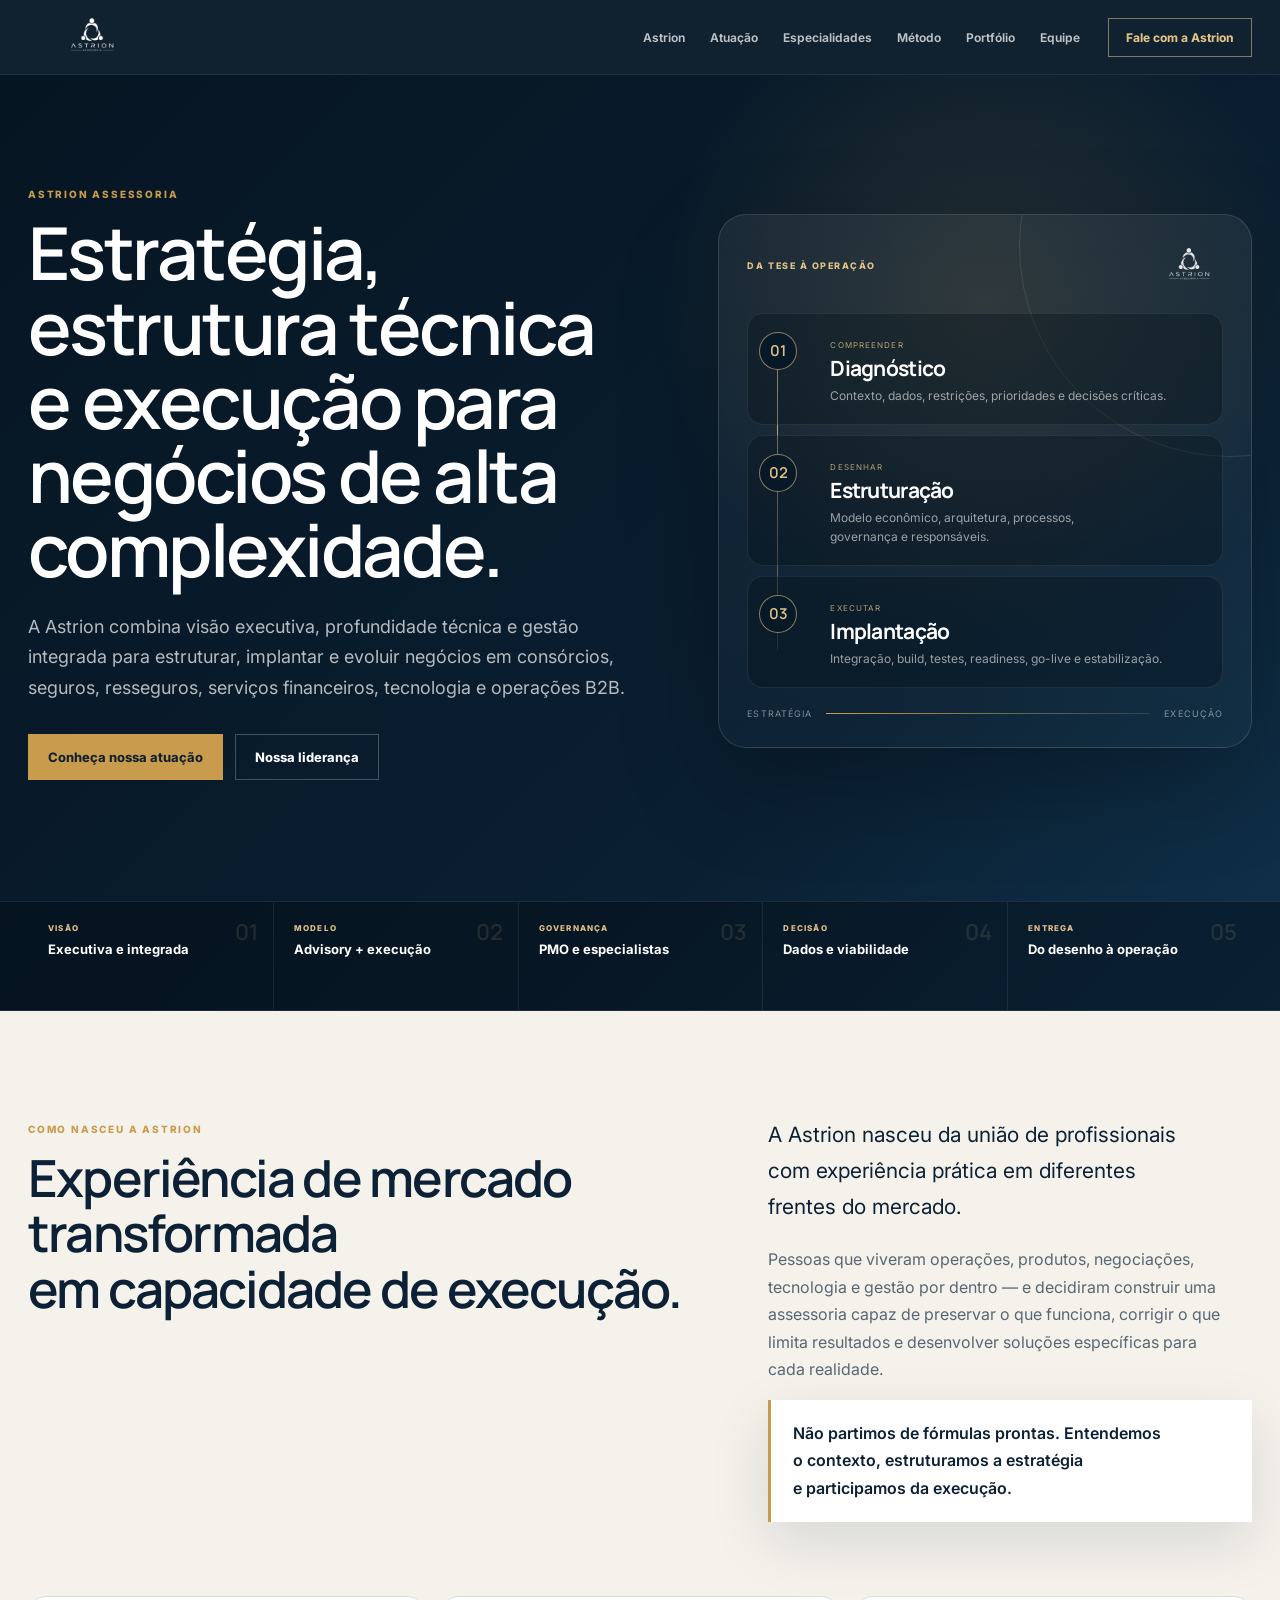
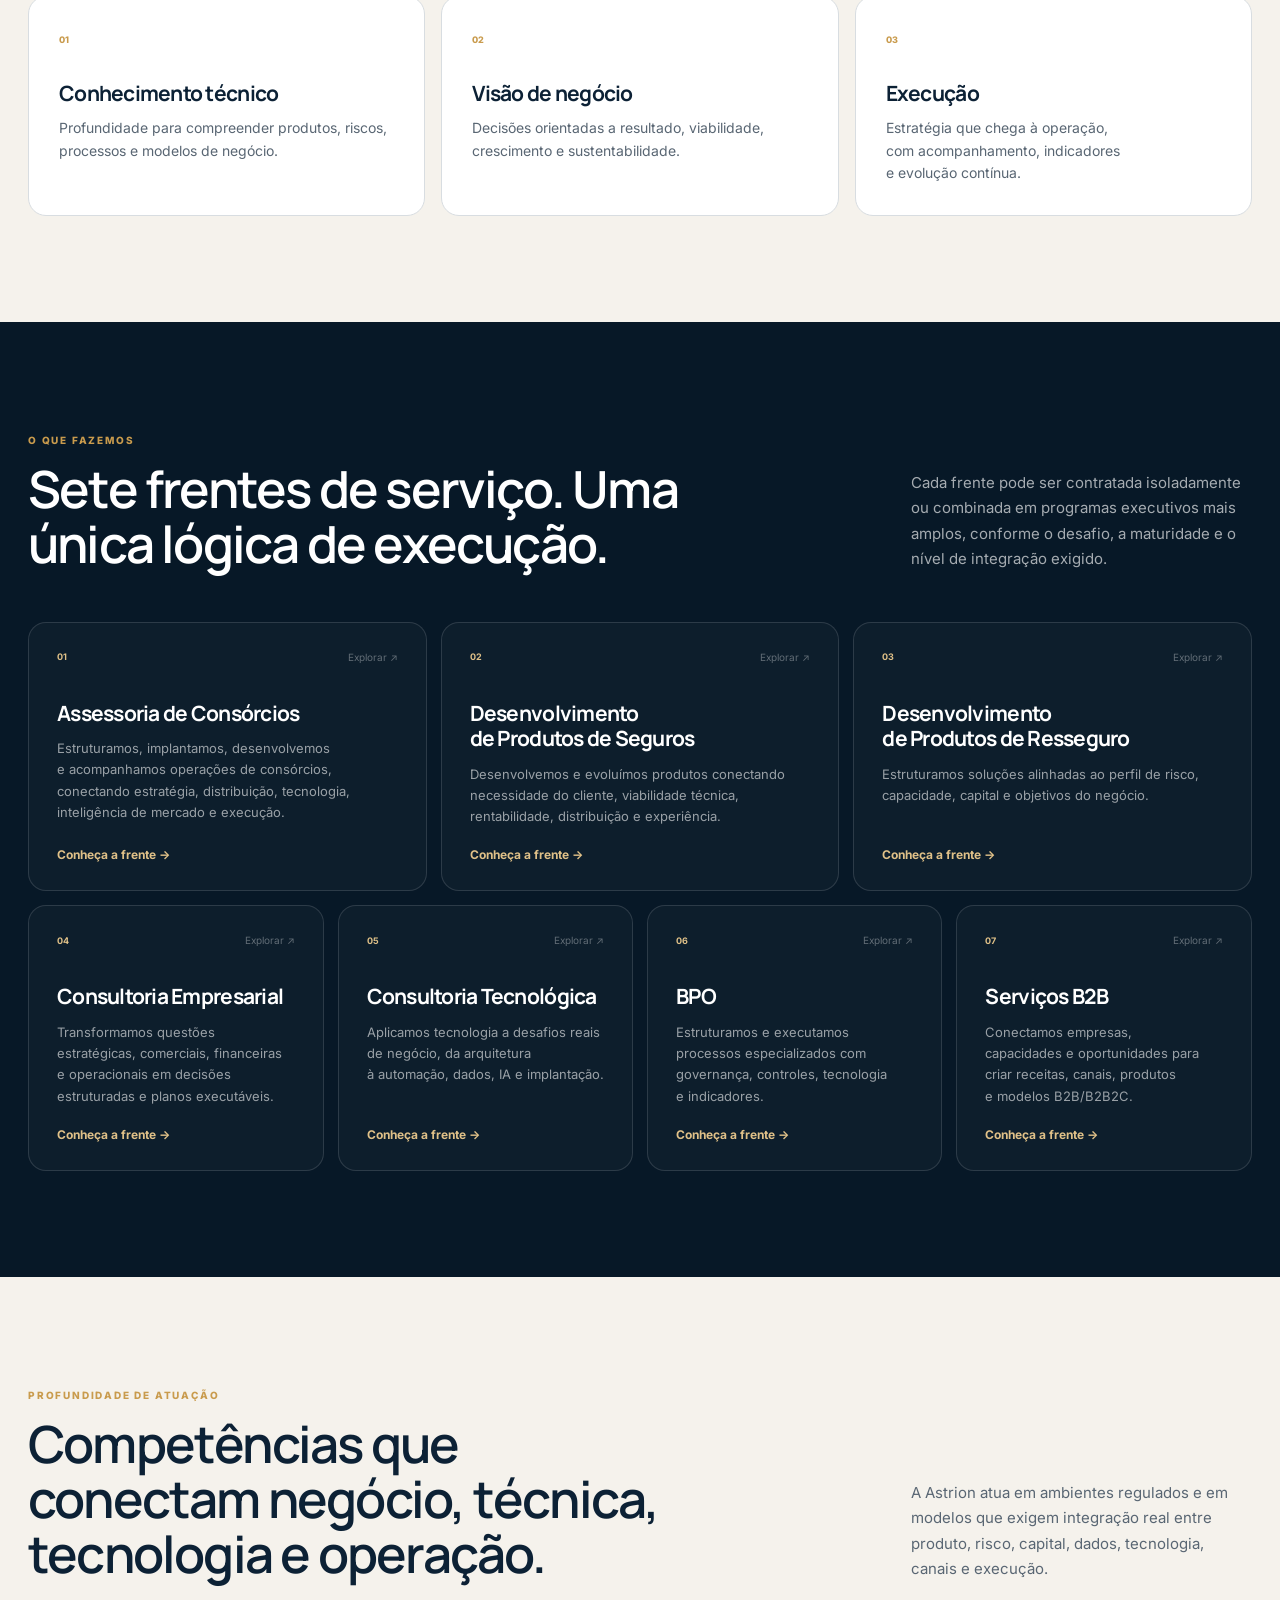
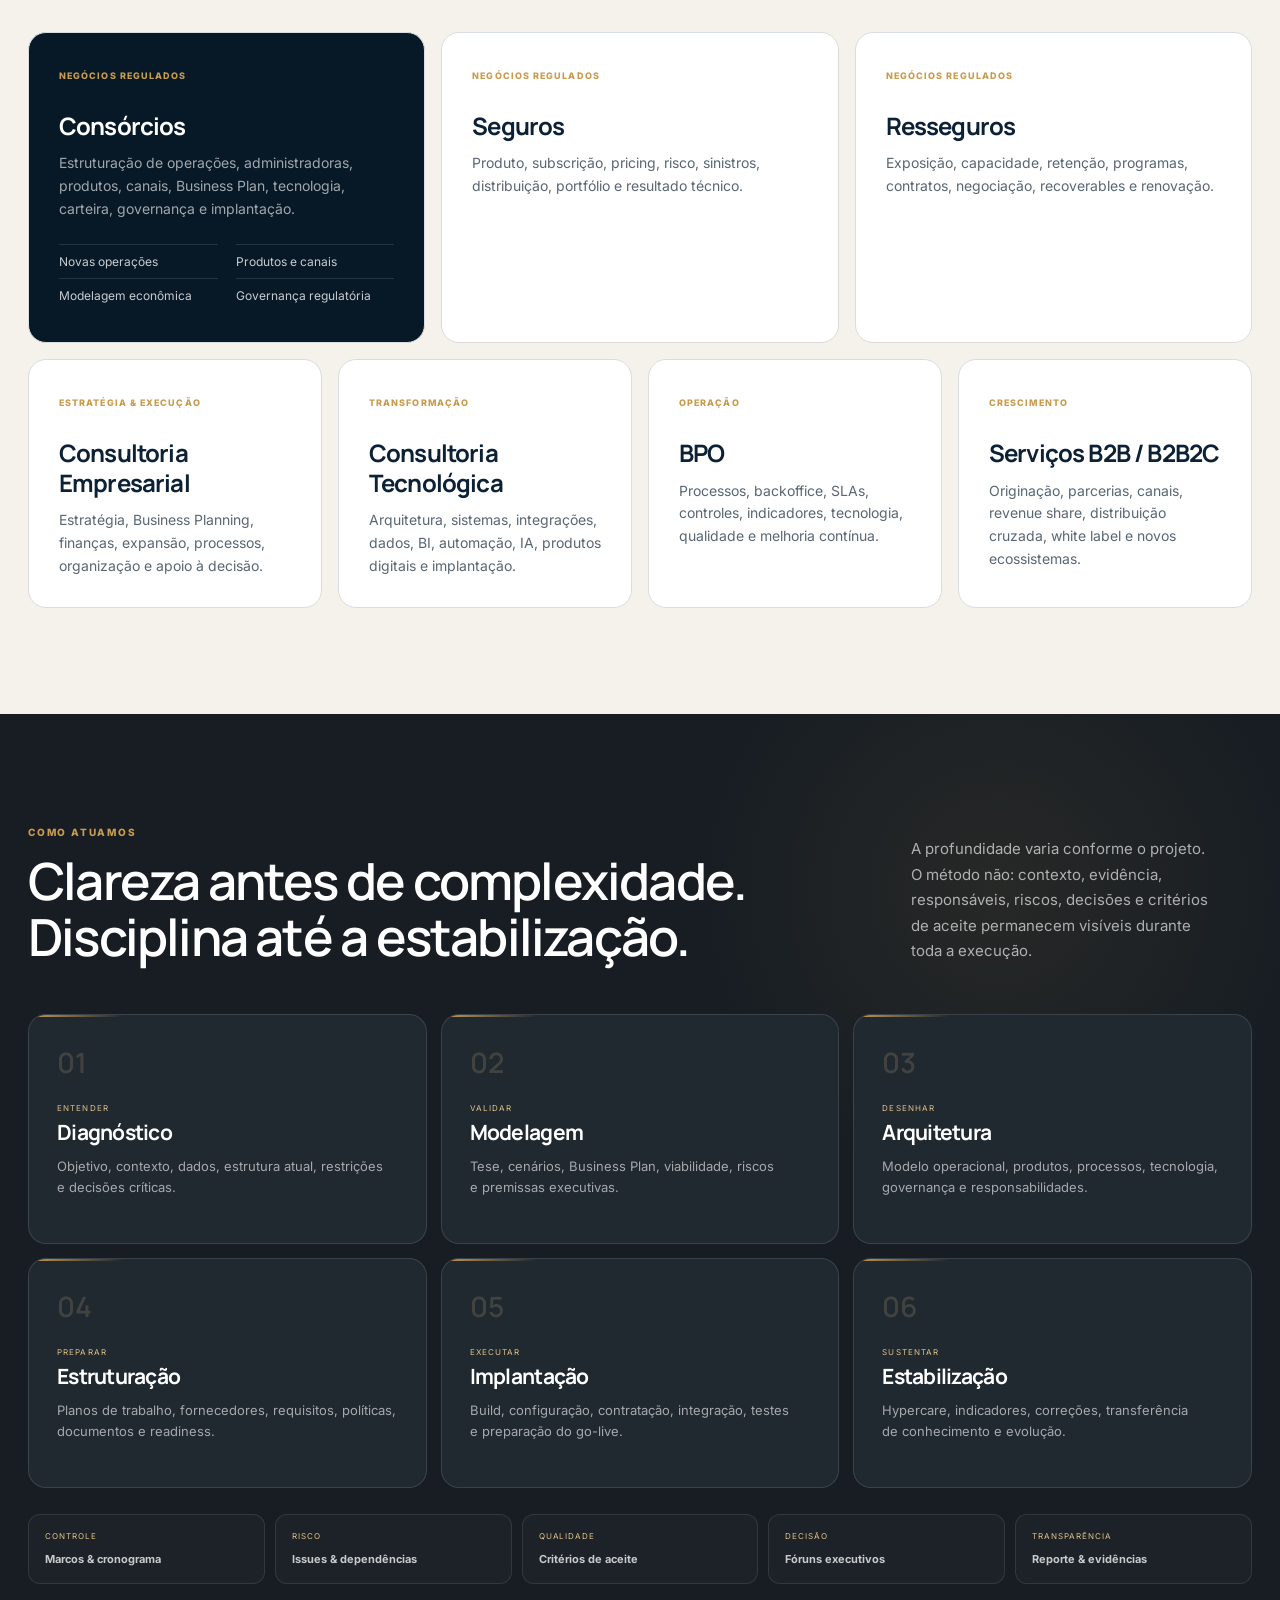
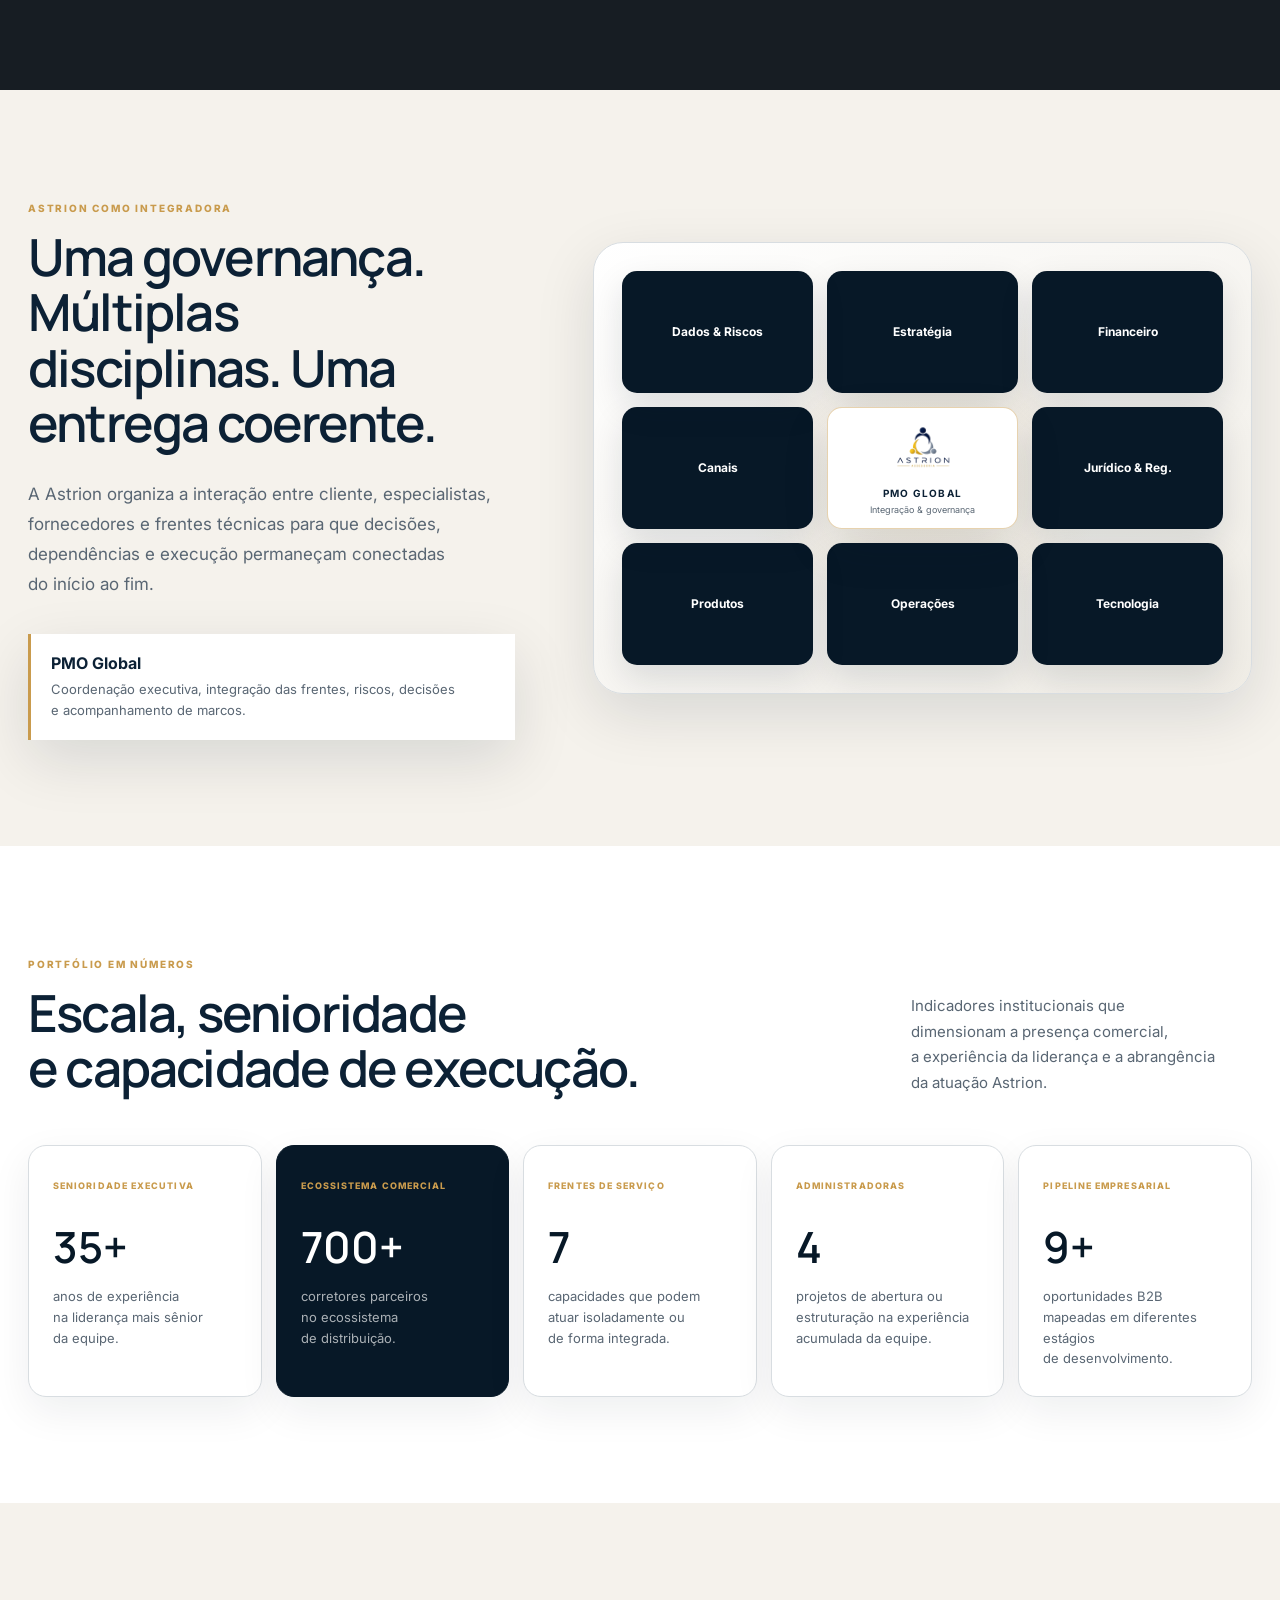
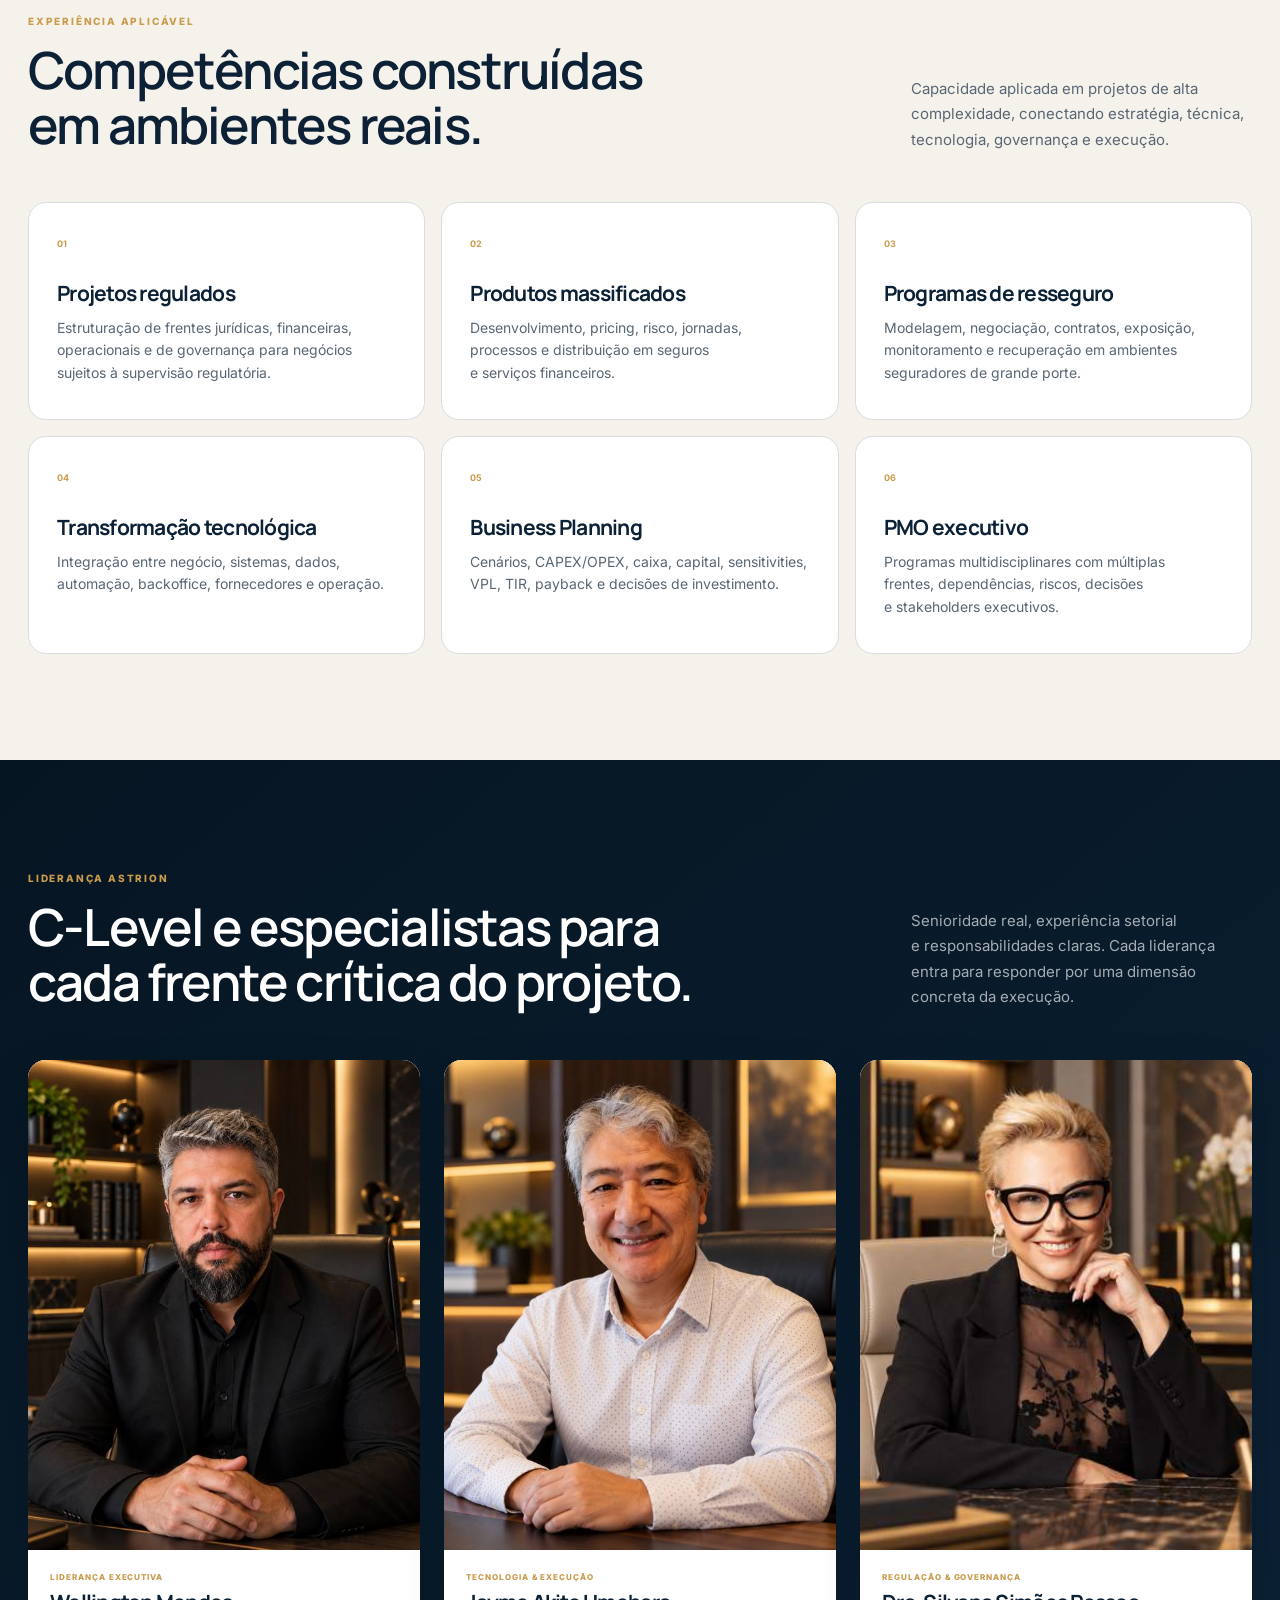
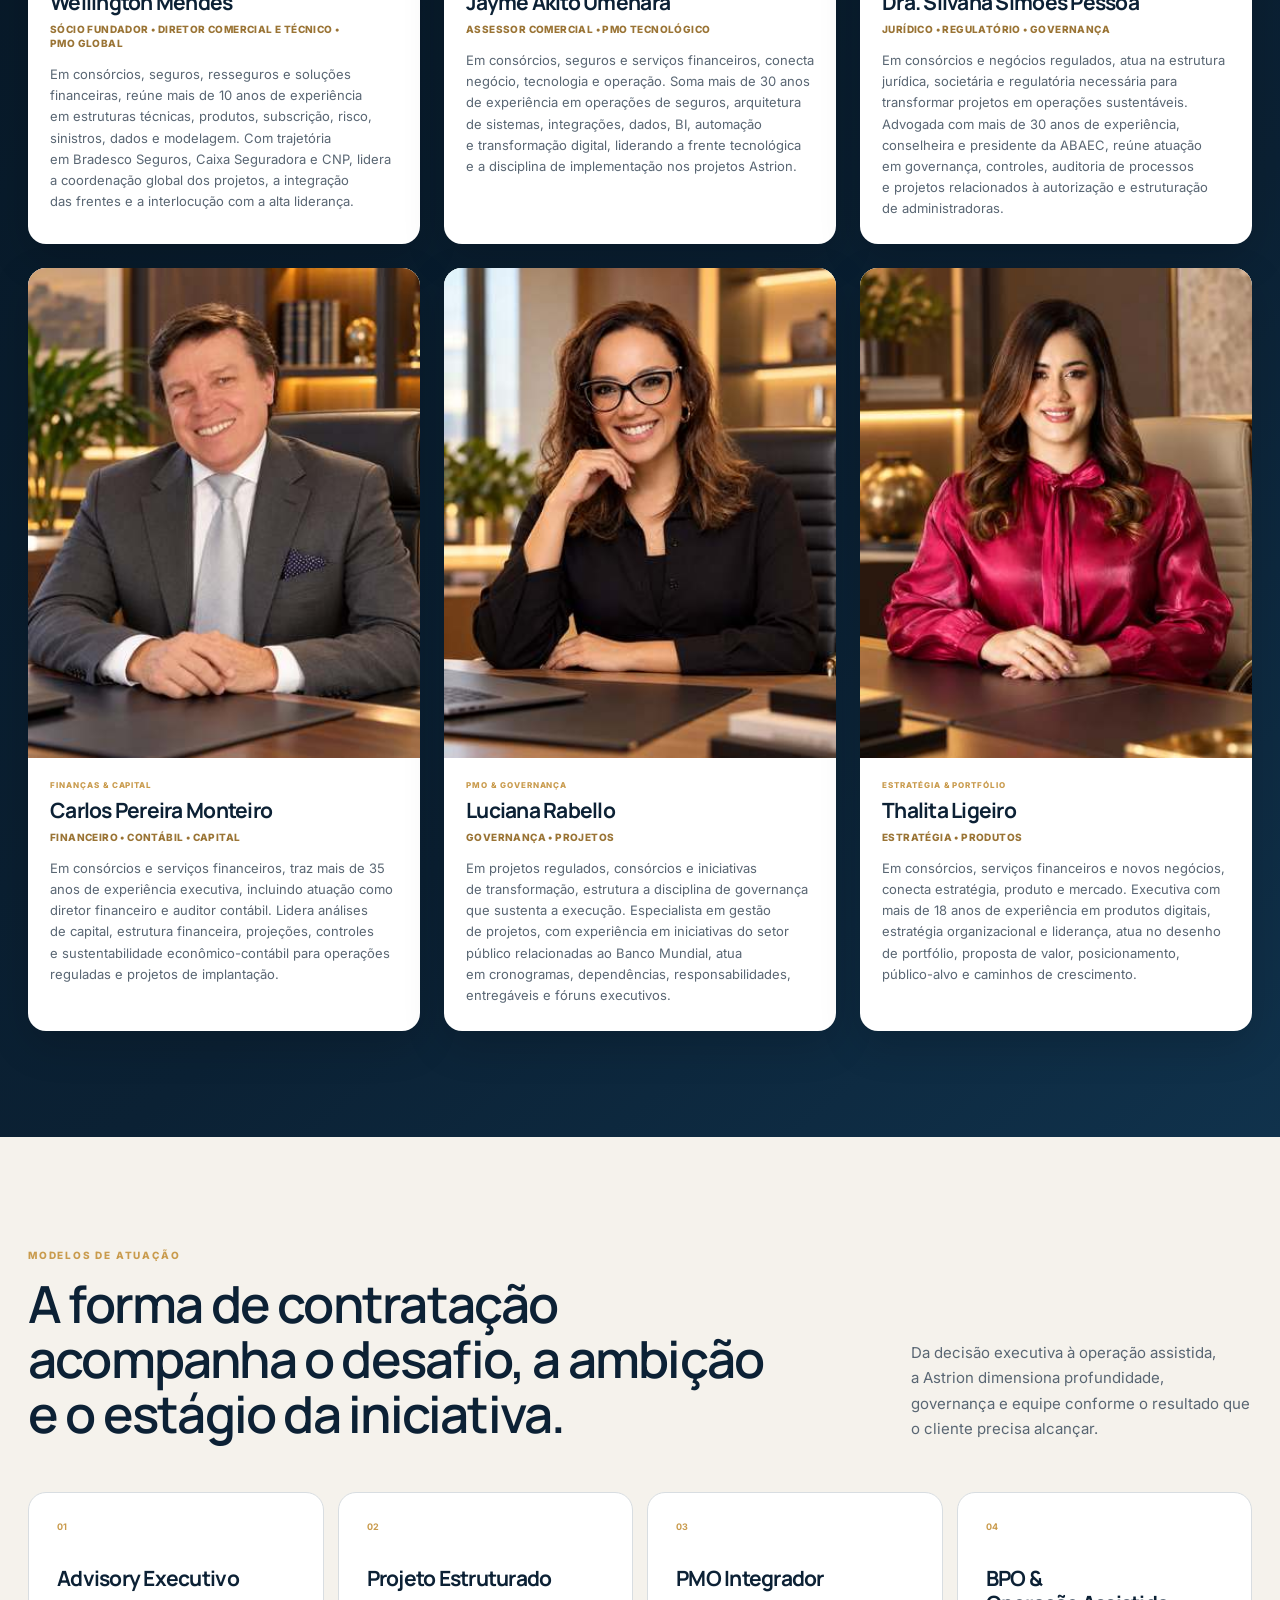
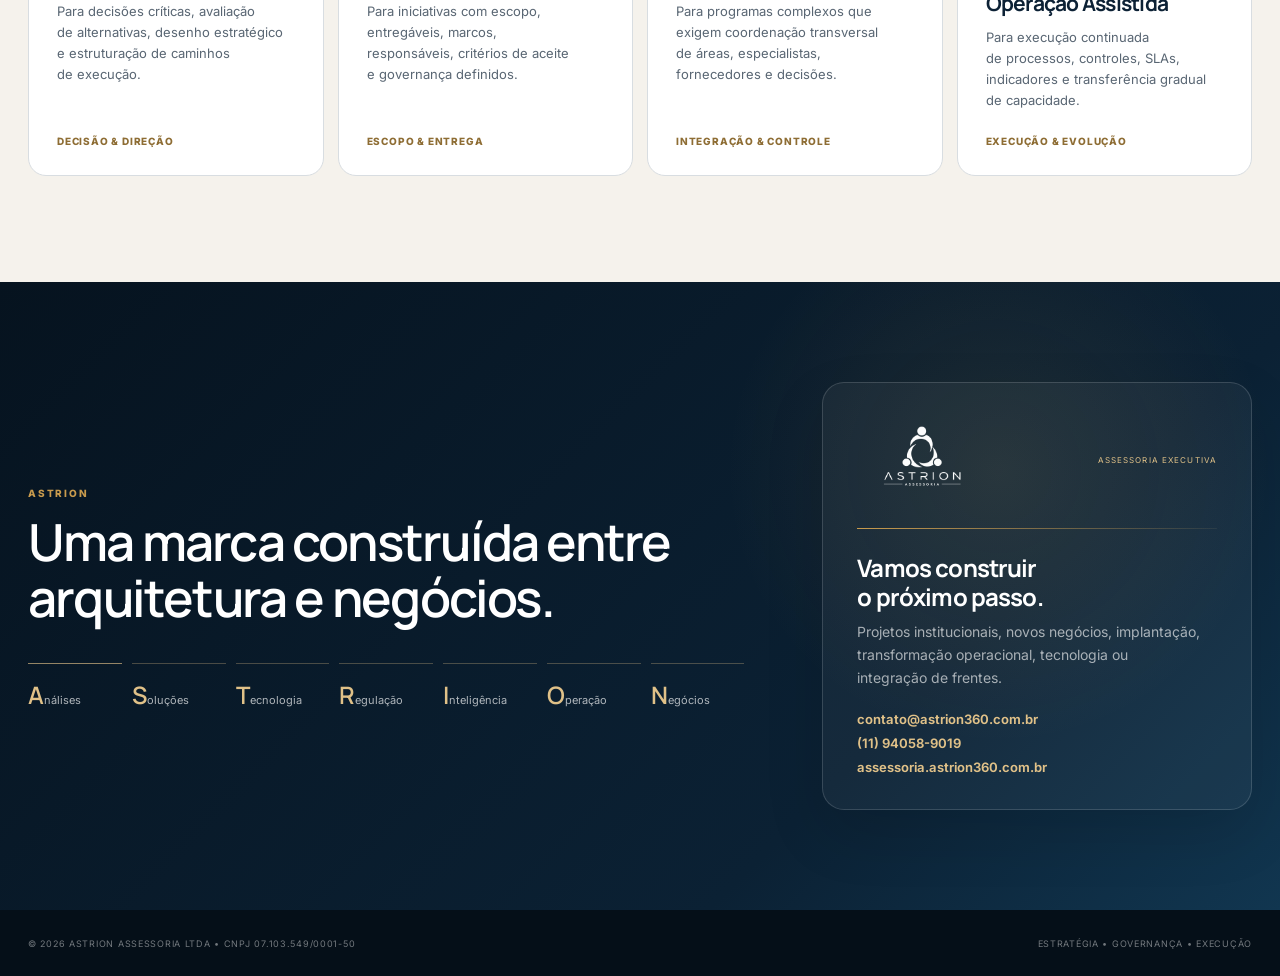
==== commit 1756100f: "Make Luciana and Thalita portrait mapping explicit" ====
--- a/index.html
+++ b/index.html
@@ -15,7 +15,7 @@
 <section class="section section-light"><div class="container integrator-grid"><div class="integrator-copy"><span class="eyebrow">ASTRION COMO INTEGRADORA</span><h2>Uma governança. Múltiplas disciplinas. Uma entrega coerente.</h2><p>A Astrion organiza a interação entre cliente, especialistas, fornecedores e frentes técnicas para que decisões, dependências e execução permaneçam conectadas do início ao fim.</p><div class="integrator-proof"><strong>PMO Global</strong><span>Coordenação executiva, integração das frentes, riscos, decisões e acompanhamento de marcos.</span></div></div><div class="system-map"><div class="system-glow"></div><div class="system-node n1">Estratégia</div><div class="system-node n2">Financeiro</div><div class="system-node n3">Jurídico & Reg.</div><div class="system-node n4">Tecnologia</div><div class="system-node n5">Operações</div><div class="system-node n6">Produtos</div><div class="system-node n7">Canais</div><div class="system-node n8">Dados & Riscos</div><div class="system-core"><img src="assets/astrion-logo.png" alt="Astrion"><strong>PMO GLOBAL</strong><span>Integração & governança</span></div></div></div></section>
 <section class="section section-white" id="portfolio"><div class="container section-heading"><div><span class="eyebrow">PORTFÓLIO EM NÚMEROS</span><h2>Escala, senioridade e capacidade de execução.</h2></div><p>Indicadores institucionais que dimensionam a presença comercial, a experiência da liderança e a abrangência da atuação Astrion.</p></div><div class="container metrics-grid"><article class="metric-card reveal-card"><span>SENIORIDADE EXECUTIVA</span><strong>35+</strong><p>anos de experiência na liderança mais sênior da equipe.</p></article><article class="metric-card metric-highlight reveal-card"><span>ECOSSISTEMA COMERCIAL</span><strong>700+</strong><p>corretores parceiros no ecossistema de distribuição.</p></article><article class="metric-card reveal-card"><span>FRENTES DE SERVIÇO</span><strong>7</strong><p>capacidades que podem atuar isoladamente ou de forma integrada.</p></article><article class="metric-card reveal-card"><span>ADMINISTRADORAS</span><strong>4</strong><p>projetos de abertura ou estruturação na experiência acumulada da equipe.</p></article><article class="metric-card reveal-card"><span>PIPELINE EMPRESARIAL</span><strong>9+</strong><p>oportunidades B2B mapeadas em diferentes estágios de desenvolvimento.</p></article></div></section>
 <section class="section section-light"><div class="container section-heading"><div><span class="eyebrow">EXPERIÊNCIA APLICÁVEL</span><h2>Competências construídas em ambientes reais.</h2></div><p>Capacidade aplicada em projetos de alta complexidade, conectando estratégia, técnica, tecnologia, governança e execução.</p></div><div class="container references-grid"><article class="reference-card reveal-card"><b>01</b><h3>Projetos regulados</h3><p>Estruturação de frentes jurídicas, financeiras, operacionais e de governança para negócios sujeitos à supervisão regulatória.</p></article><article class="reference-card reveal-card"><b>02</b><h3>Produtos massificados</h3><p>Desenvolvimento, pricing, risco, jornadas, processos e distribuição em seguros e serviços financeiros.</p></article><article class="reference-card reveal-card"><b>03</b><h3>Programas de resseguro</h3><p>Modelagem, negociação, contratos, exposição, monitoramento e recuperação em ambientes seguradores de grande porte.</p></article><article class="reference-card reveal-card"><b>04</b><h3>Transformação tecnológica</h3><p>Integração entre negócio, sistemas, dados, automação, backoffice, fornecedores e operação.</p></article><article class="reference-card reveal-card"><b>05</b><h3>Business Planning</h3><p>Cenários, CAPEX/OPEX, caixa, capital, sensitivities, VPL, TIR, payback e decisões de investimento.</p></article><article class="reference-card reveal-card"><b>06</b><h3>PMO executivo</h3><p>Programas multidisciplinares com múltiplas frentes, dependências, riscos, decisões e stakeholders executivos.</p></article></div></section>
-<section class="section team-section" id="equipe"><div class="container section-heading inverse"><div><span class="eyebrow">LIDERANÇA ASTRION</span><h2>C-Level e especialistas para cada frente crítica do projeto.</h2></div><p>Senioridade real, experiência setorial e responsabilidades claras. Cada liderança entra para responder por uma dimensão concreta da execução.</p></div><div class="container team-grid"><article class="person-card reveal-card"><div class="portrait"><img src="[data-uri]" alt="Wellington Mendes"></div><div class="person-copy"><span class="person-tag">Liderança executiva</span><h3>Wellington Mendes</h3><p class="role">Sócio Fundador • Diretor Comercial e Técnico • PMO Global</p><p>Em consórcios, seguros, resseguros e soluções financeiras, reúne mais de 10 anos de experiência em estruturas técnicas, produtos, subscrição, risco, sinistros, dados e modelagem. Com trajetória em Bradesco Seguros, Caixa Seguradora e CNP, lidera a coordenação global dos projetos, a integração das frentes e a interlocução com a alta liderança.</p></div></article><article class="person-card reveal-card"><div class="portrait"><img src="[data-uri]" alt="Jayme Akito Umehara"></div><div class="person-copy"><span class="person-tag">Tecnologia & execução</span><h3>Jayme Akito Umehara</h3><p class="role">Assessor Comercial • PMO Tecnológico</p><p>Em consórcios, seguros e serviços financeiros, conecta negócio, tecnologia e operação. Soma mais de 30 anos de experiência em operações de seguros, arquitetura de sistemas, integrações, dados, BI, automação e transformação digital, liderando a frente tecnológica e a disciplina de implementação nos projetos Astrion.</p></div></article><article class="person-card reveal-card"><div class="portrait"><img src="[data-uri]" alt="Dra. Silvana Simões Pessoa"></div><div class="person-copy"><span class="person-tag">Regulação & governança</span><h3>Dra. Silvana Simões Pessoa</h3><p class="role">Jurídico • Regulatório • Governança</p><p>Em consórcios e negócios regulados, atua na estrutura jurídica, societária e regulatória necessária para transformar projetos em operações sustentáveis. Advogada com mais de 30 anos de experiência, conselheira e presidente da ABAEC, reúne atuação em governança, controles, auditoria de processos e projetos relacionados à autorização e estruturação de administradoras.</p></div></article><article class="person-card reveal-card"><div class="portrait"><img src="[data-uri]" alt="Carlos Pereira Monteiro"></div><div class="person-copy"><span class="person-tag">Finanças & capital</span><h3>Carlos Pereira Monteiro</h3><p class="role">Financeiro • Contábil • Capital</p><p>Em consórcios e serviços financeiros, traz mais de 35 anos de experiência executiva, incluindo atuação como diretor financeiro e auditor contábil. Lidera análises de capital, estrutura financeira, projeções, controles e sustentabilidade econômico-contábil para operações reguladas e projetos de implantação.</p></div></article><article class="person-card reveal-card"><div class="portrait"><img src="[data-uri]" alt="Luciana Rabello"></div><div class="person-copy"><span class="person-tag">PMO & governança</span><h3>Luciana Rabello</h3><p class="role">Governança • Projetos</p><p>Em projetos regulados, consórcios e iniciativas de transformação, estrutura a disciplina de governança que sustenta a execução. Especialista em gestão de projetos, com experiência em iniciativas do setor público relacionadas ao Banco Mundial, atua em cronogramas, dependências, responsabilidades, entregáveis e fóruns executivos.</p></div></article><article class="person-card reveal-card"><div class="portrait"><img src="[data-uri]" alt="Thalita Ligeiro"></div><div class="person-copy"><span class="person-tag">Estratégia & portfólio</span><h3>Thalita Ligeiro</h3><p class="role">Estratégia • Produtos</p><p>Em consórcios, serviços financeiros e novos negócios, conecta estratégia, produto e mercado. Executiva com mais de 18 anos de experiência em produtos digitais, estratégia organizacional e liderança, atua no desenho de portfólio, proposta de valor, posicionamento, público-alvo e caminhos de crescimento.</p></div></article></div></section>
+<section class="section team-section" id="equipe"><div class="container section-heading inverse"><div><span class="eyebrow">LIDERANÇA ASTRION</span><h2>C-Level e especialistas para cada frente crítica do projeto.</h2></div><p>Senioridade real, experiência setorial e responsabilidades claras. Cada liderança entra para responder por uma dimensão concreta da execução.</p></div><div class="container team-grid"><article class="person-card reveal-card"><div class="portrait"><img src="[data-uri]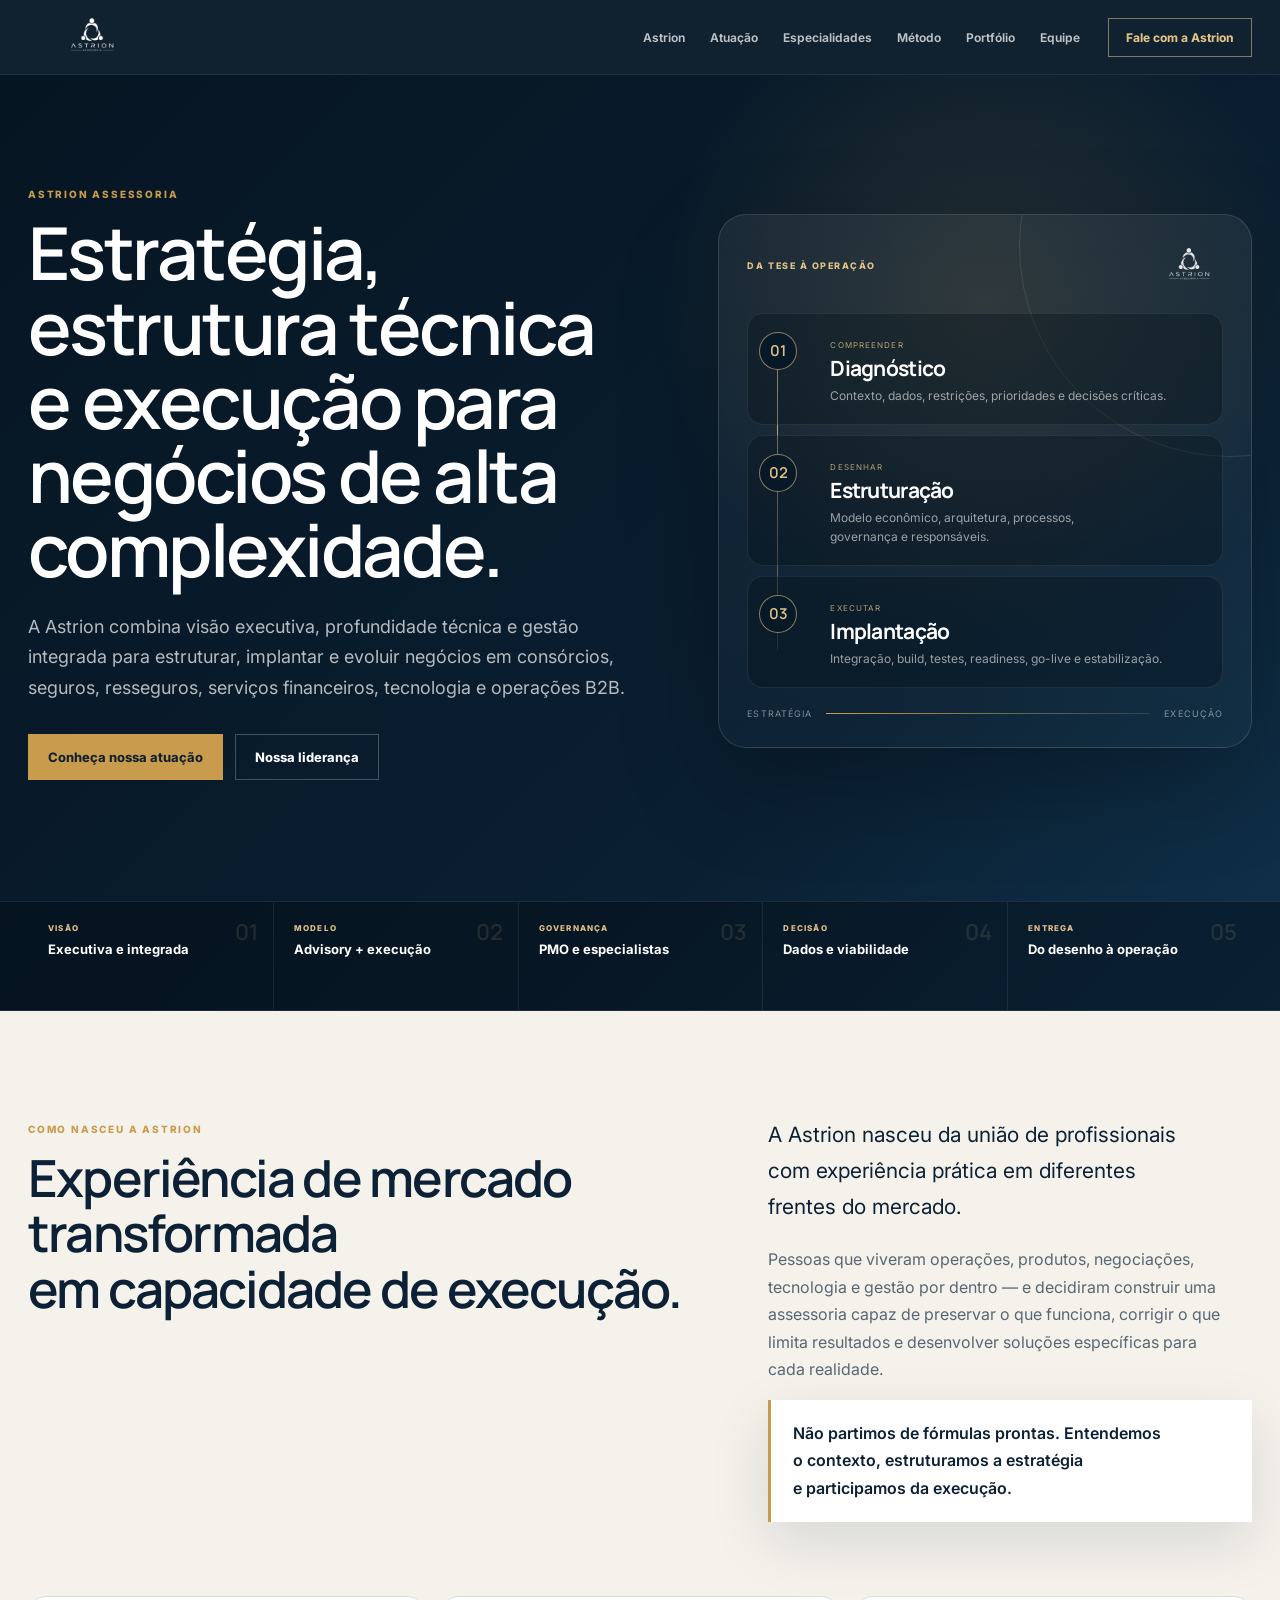
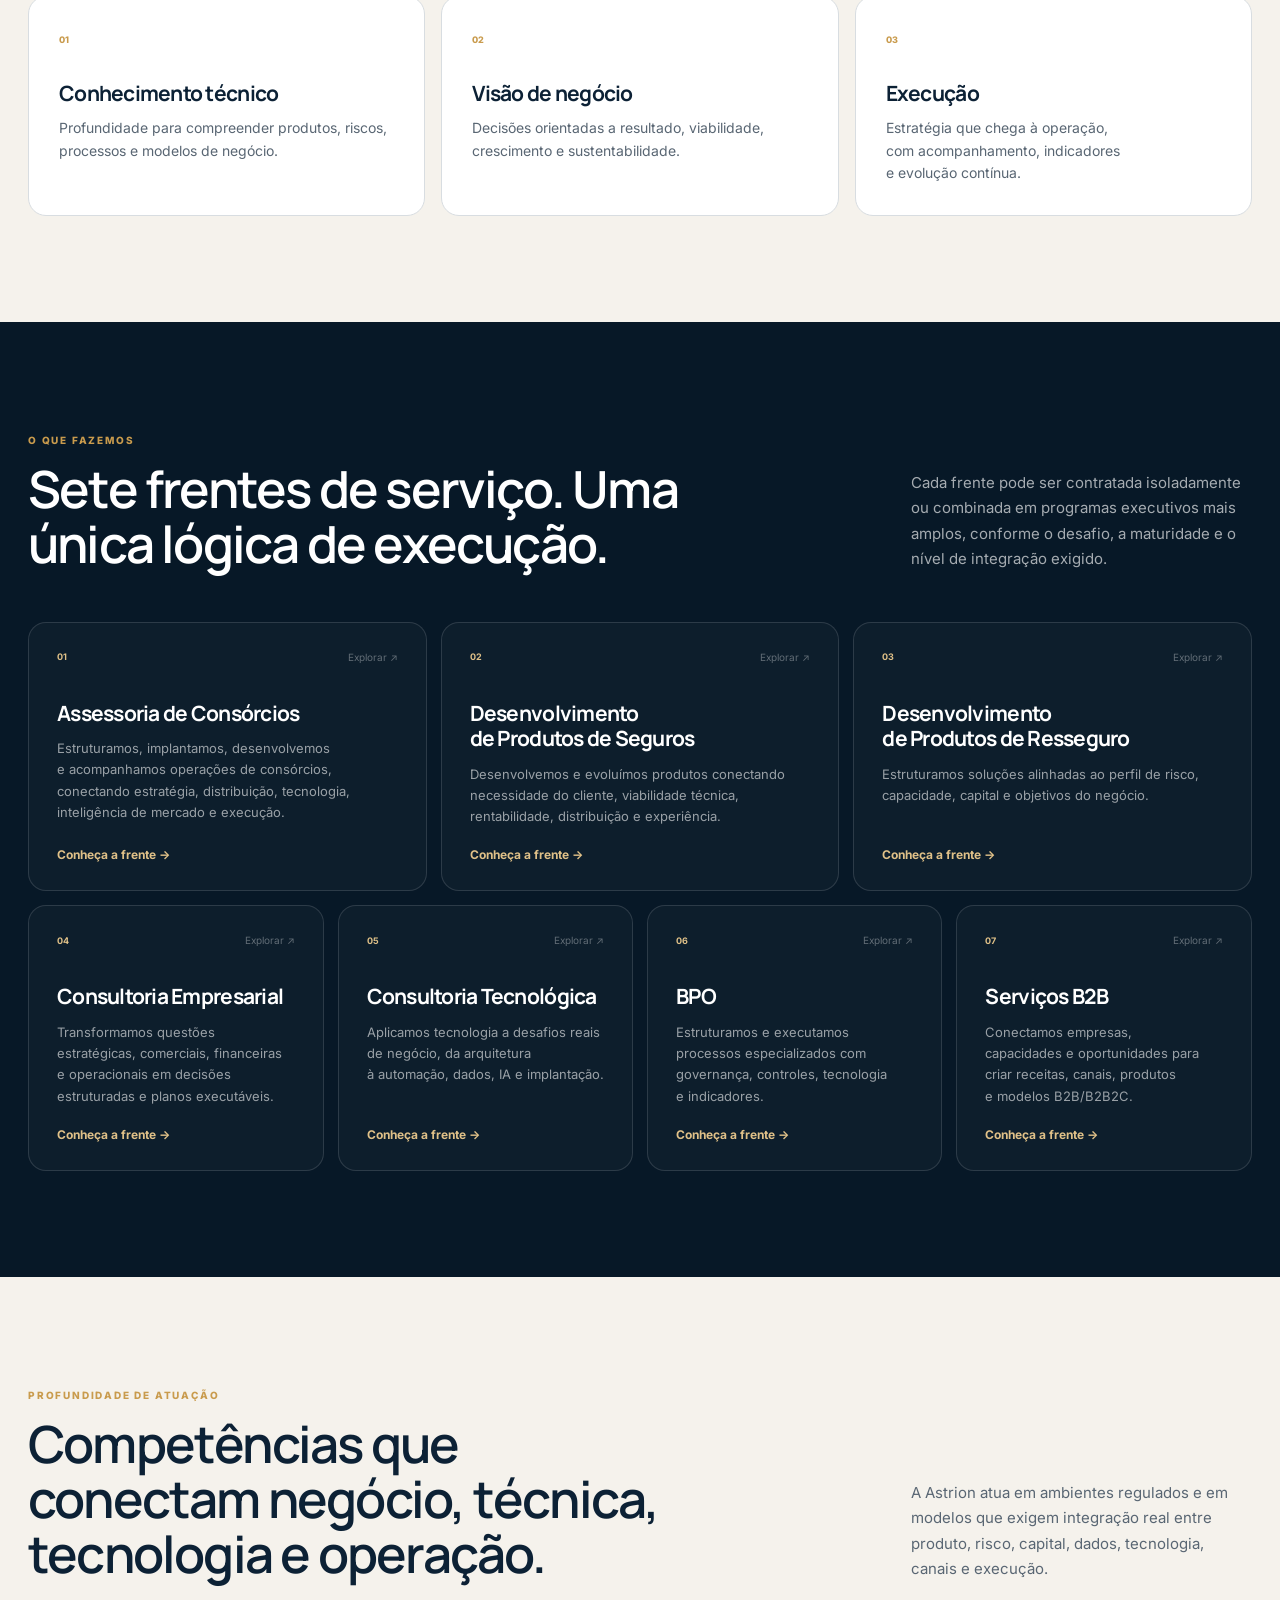
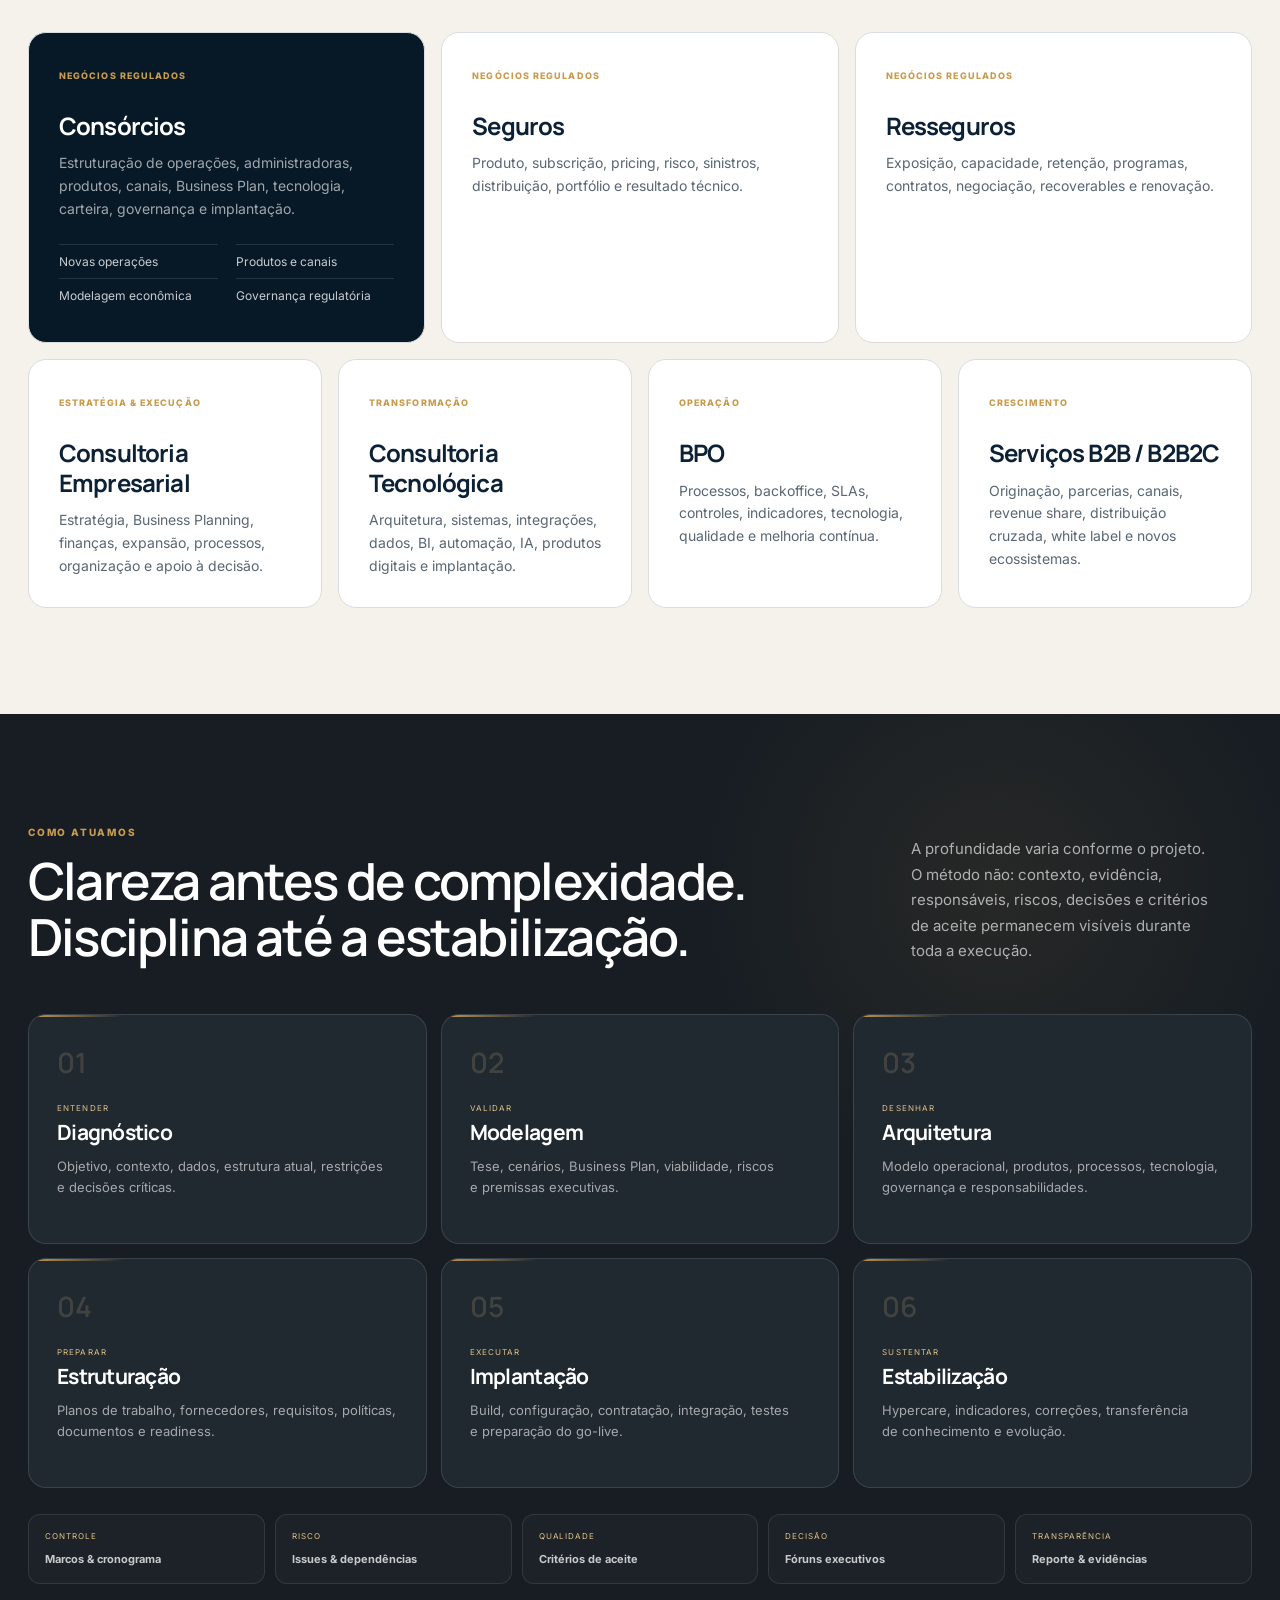
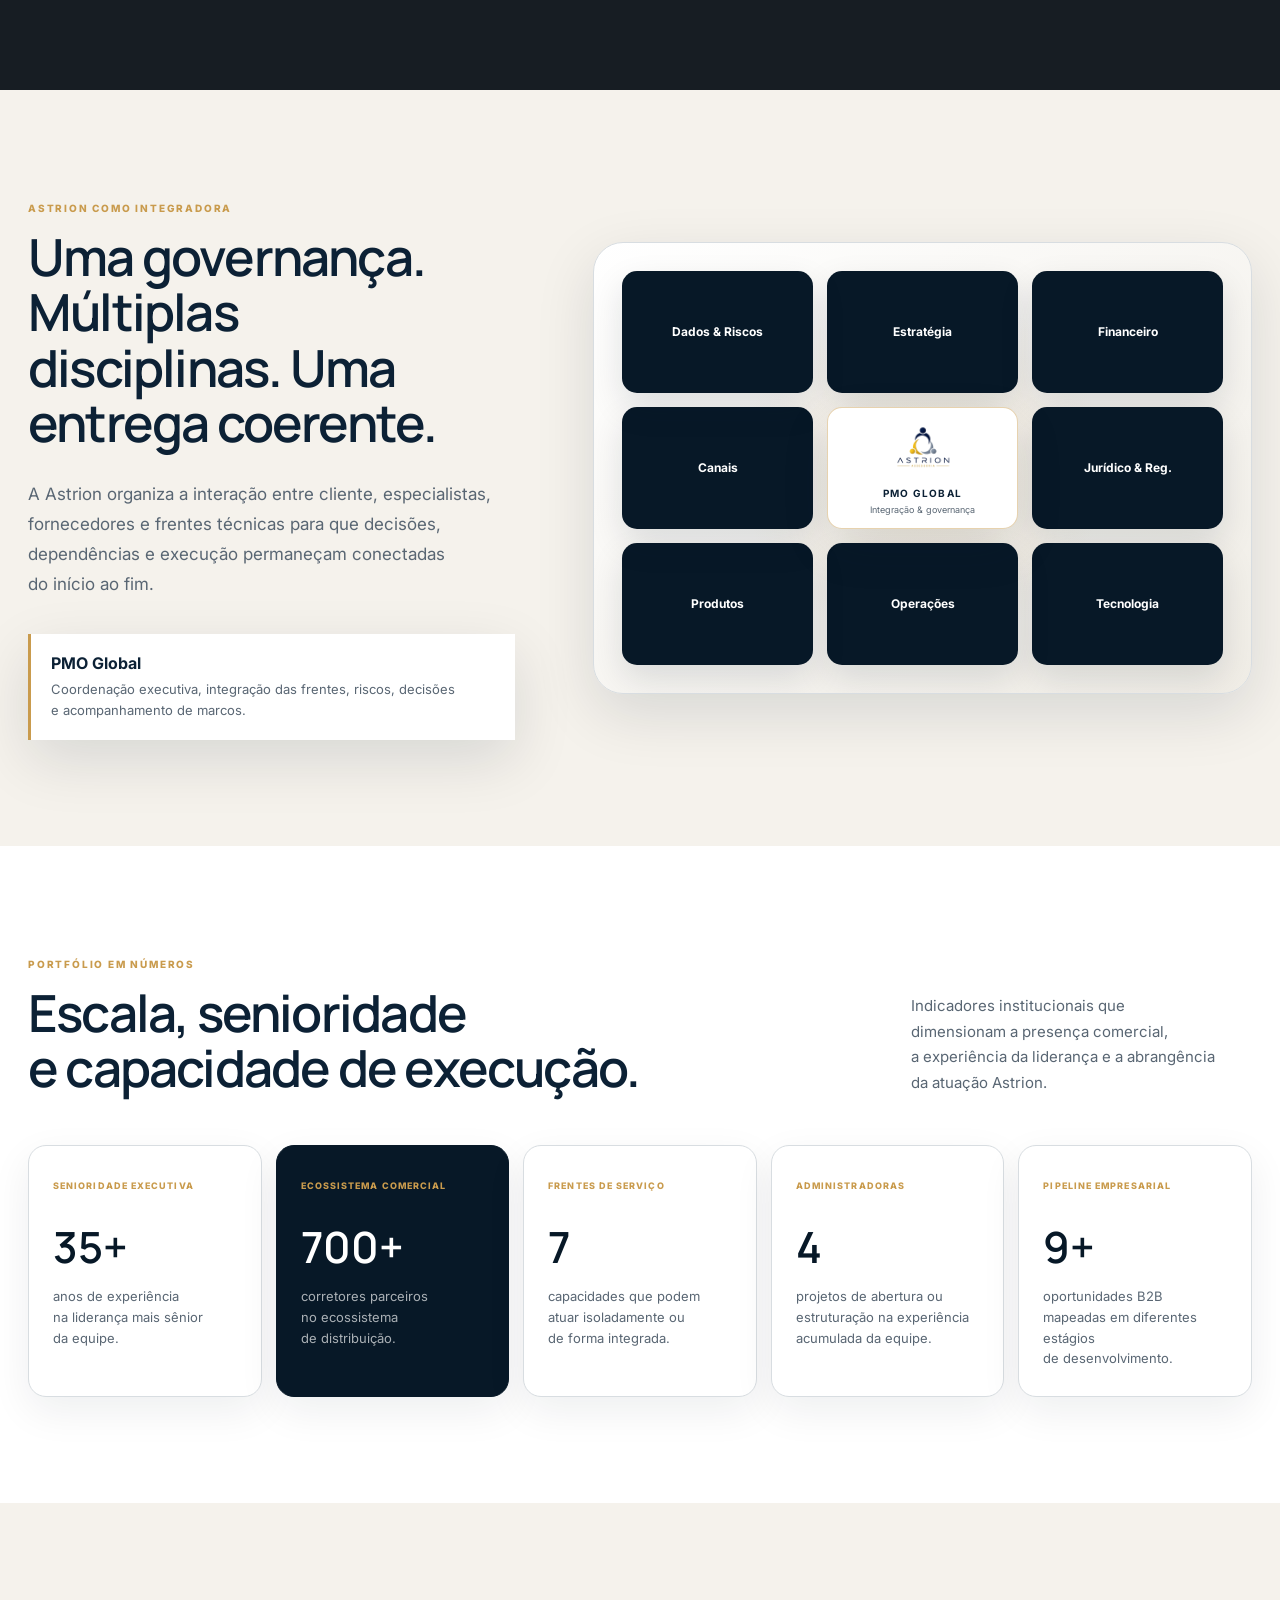
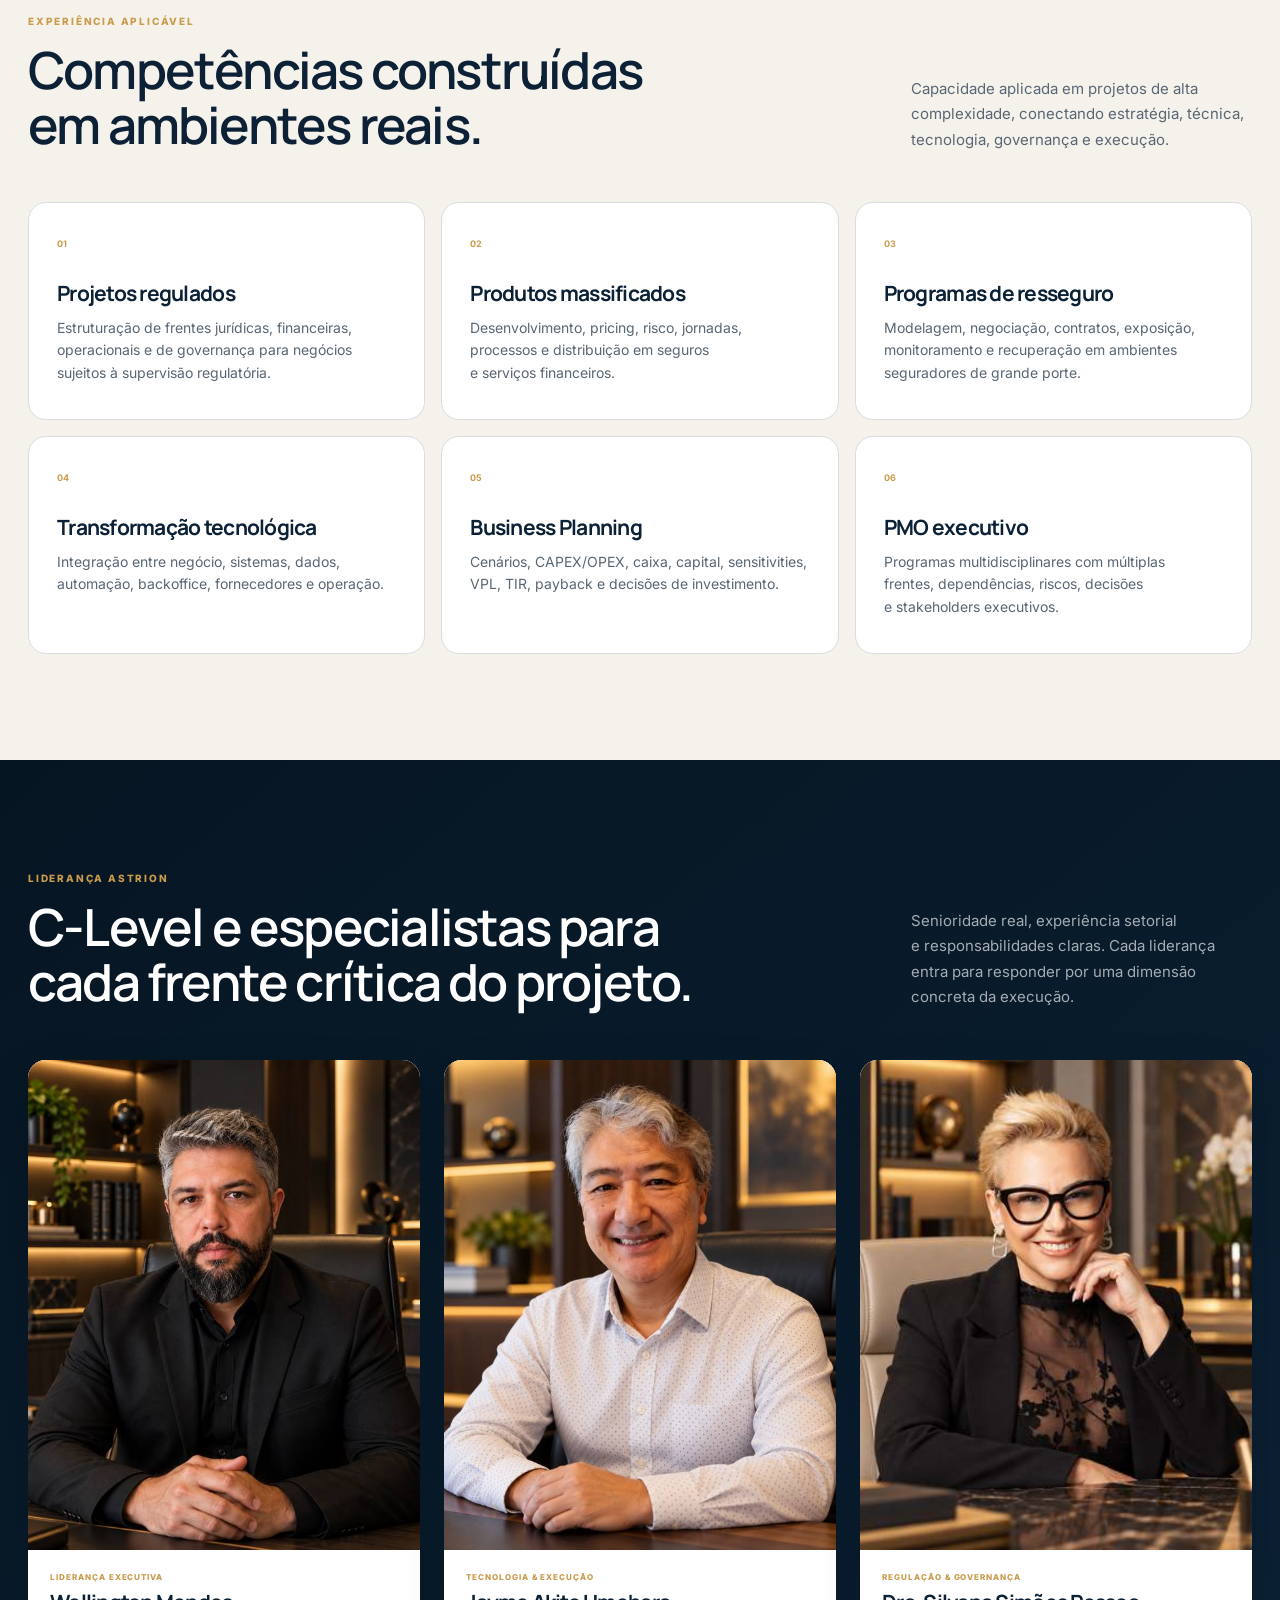
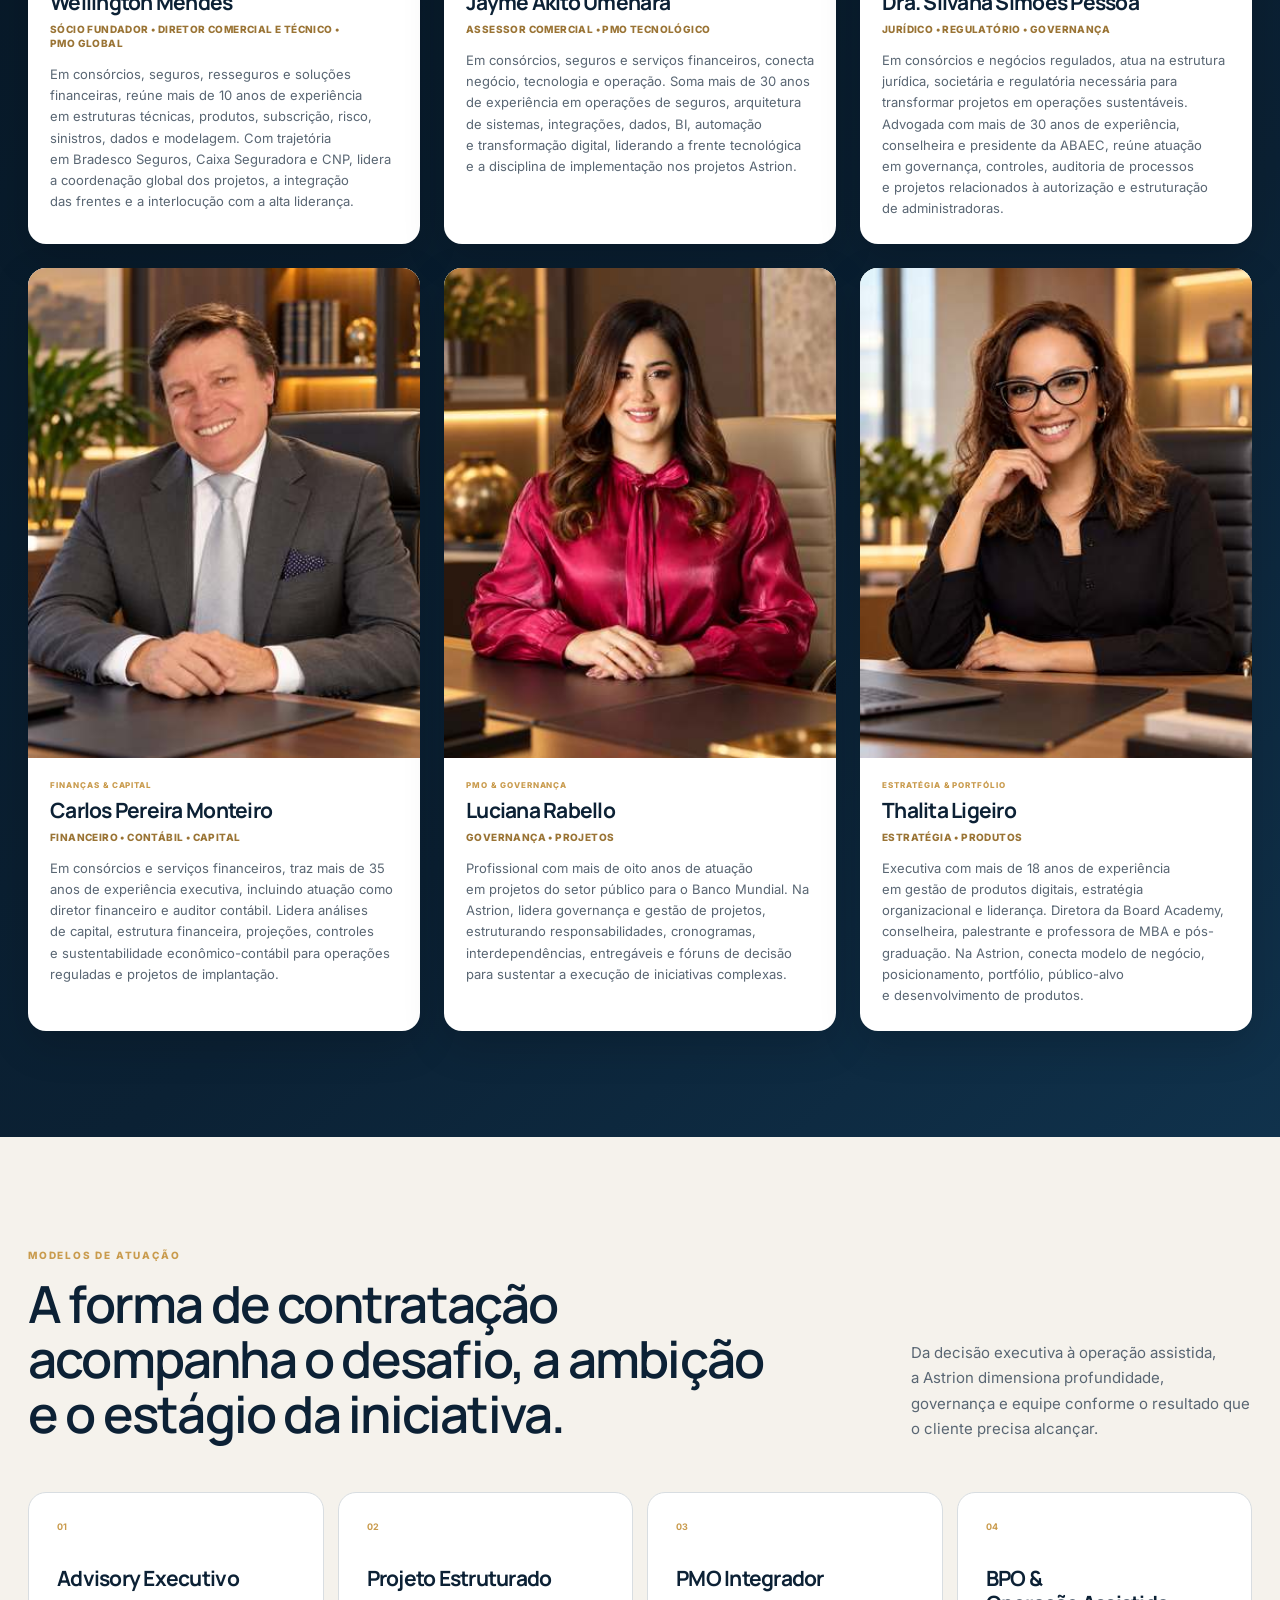
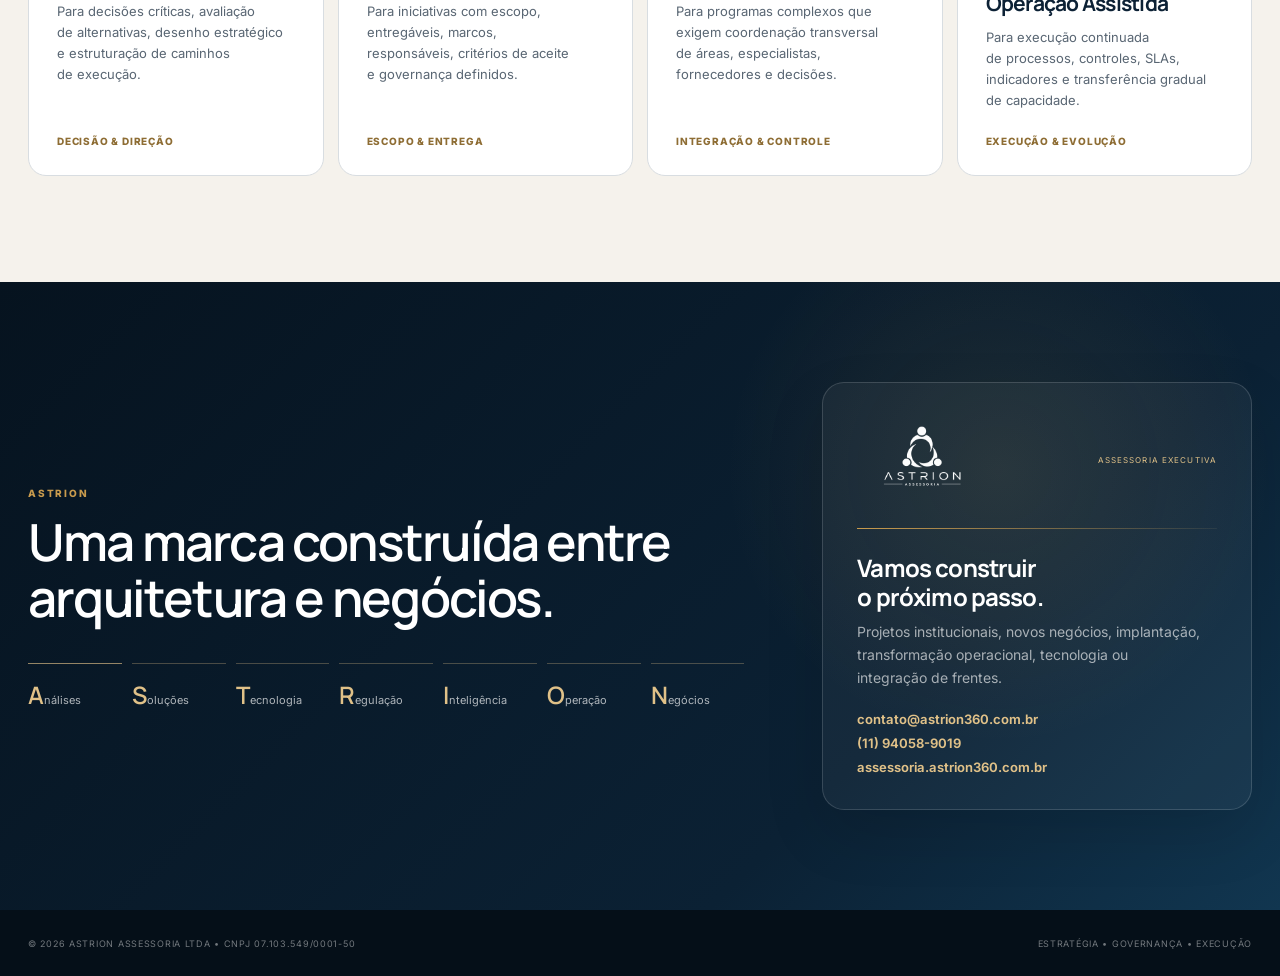
==== commit 3821d0bb: "Correct Luciana and Thalita portraits and align bios with institutional source" ====
--- a/index.html
+++ b/index.html
@@ -15,7 +15,7 @@
 <section class="section section-light"><div class="container integrator-grid"><div class="integrator-copy"><span class="eyebrow">ASTRION COMO INTEGRADORA</span><h2>Uma governança. Múltiplas disciplinas. Uma entrega coerente.</h2><p>A Astrion organiza a interação entre cliente, especialistas, fornecedores e frentes técnicas para que decisões, dependências e execução permaneçam conectadas do início ao fim.</p><div class="integrator-proof"><strong>PMO Global</strong><span>Coordenação executiva, integração das frentes, riscos, decisões e acompanhamento de marcos.</span></div></div><div class="system-map"><div class="system-glow"></div><div class="system-node n1">Estratégia</div><div class="system-node n2">Financeiro</div><div class="system-node n3">Jurídico & Reg.</div><div class="system-node n4">Tecnologia</div><div class="system-node n5">Operações</div><div class="system-node n6">Produtos</div><div class="system-node n7">Canais</div><div class="system-node n8">Dados & Riscos</div><div class="system-core"><img src="assets/astrion-logo.png" alt="Astrion"><strong>PMO GLOBAL</strong><span>Integração & governança</span></div></div></div></section>
 <section class="section section-white" id="portfolio"><div class="container section-heading"><div><span class="eyebrow">PORTFÓLIO EM NÚMEROS</span><h2>Escala, senioridade e capacidade de execução.</h2></div><p>Indicadores institucionais que dimensionam a presença comercial, a experiência da liderança e a abrangência da atuação Astrion.</p></div><div class="container metrics-grid"><article class="metric-card reveal-card"><span>SENIORIDADE EXECUTIVA</span><strong>35+</strong><p>anos de experiência na liderança mais sênior da equipe.</p></article><article class="metric-card metric-highlight reveal-card"><span>ECOSSISTEMA COMERCIAL</span><strong>700+</strong><p>corretores parceiros no ecossistema de distribuição.</p></article><article class="metric-card reveal-card"><span>FRENTES DE SERVIÇO</span><strong>7</strong><p>capacidades que podem atuar isoladamente ou de forma integrada.</p></article><article class="metric-card reveal-card"><span>ADMINISTRADORAS</span><strong>4</strong><p>projetos de abertura ou estruturação na experiência acumulada da equipe.</p></article><article class="metric-card reveal-card"><span>PIPELINE EMPRESARIAL</span><strong>9+</strong><p>oportunidades B2B mapeadas em diferentes estágios de desenvolvimento.</p></article></div></section>
 <section class="section section-light"><div class="container section-heading"><div><span class="eyebrow">EXPERIÊNCIA APLICÁVEL</span><h2>Competências construídas em ambientes reais.</h2></div><p>Capacidade aplicada em projetos de alta complexidade, conectando estratégia, técnica, tecnologia, governança e execução.</p></div><div class="container references-grid"><article class="reference-card reveal-card"><b>01</b><h3>Projetos regulados</h3><p>Estruturação de frentes jurídicas, financeiras, operacionais e de governança para negócios sujeitos à supervisão regulatória.</p></article><article class="reference-card reveal-card"><b>02</b><h3>Produtos massificados</h3><p>Desenvolvimento, pricing, risco, jornadas, processos e distribuição em seguros e serviços financeiros.</p></article><article class="reference-card reveal-card"><b>03</b><h3>Programas de resseguro</h3><p>Modelagem, negociação, contratos, exposição, monitoramento e recuperação em ambientes seguradores de grande porte.</p></article><article class="reference-card reveal-card"><b>04</b><h3>Transformação tecnológica</h3><p>Integração entre negócio, sistemas, dados, automação, backoffice, fornecedores e operação.</p></article><article class="reference-card reveal-card"><b>05</b><h3>Business Planning</h3><p>Cenários, CAPEX/OPEX, caixa, capital, sensitivities, VPL, TIR, payback e decisões de investimento.</p></article><article class="reference-card reveal-card"><b>06</b><h3>PMO executivo</h3><p>Programas multidisciplinares com múltiplas frentes, dependências, riscos, decisões e stakeholders executivos.</p></article></div></section>
-<section class="section team-section" id="equipe"><div class="container section-heading inverse"><div><span class="eyebrow">LIDERANÇA ASTRION</span><h2>C-Level e especialistas para cada frente crítica do projeto.</h2></div><p>Senioridade real, experiência setorial e responsabilidades claras. Cada liderança entra para responder por uma dimensão concreta da execução.</p></div><div class="container team-grid"><article class="person-card reveal-card"><div class="portrait"><img src="[data-uri]" alt="Wellington Mendes"></div><div class="person-copy"><span class="person-tag">Liderança executiva</span><h3>Wellington Mendes</h3><p class="role">Sócio Fundador • Diretor Comercial e Técnico • PMO Global</p><p>Em consórcios, seguros, resseguros e soluções financeiras, reúne mais de 10 anos de experiência em estruturas técnicas, produtos, subscrição, risco, sinistros, dados e modelagem. Com trajetória em Bradesco Seguros, Caixa Seguradora e CNP, lidera a coordenação global dos projetos, a integração das frentes e a interlocução com a alta liderança.</p></div></article><article class="person-card reveal-card"><div class="portrait"><img src="[data-uri]" alt="Jayme Akito Umehara"></div><div class="person-copy"><span class="person-tag">Tecnologia & execução</span><h3>Jayme Akito Umehara</h3><p class="role">Assessor Comercial • PMO Tecnológico</p><p>Em consórcios, seguros e serviços financeiros, conecta negócio, tecnologia e operação. Soma mais de 30 anos de experiência em operações de seguros, arquitetura de sistemas, integrações, dados, BI, automação e transformação digital, liderando a frente tecnológica e a disciplina de implementação nos projetos Astrion.</p></div></article><article class="person-card reveal-card"><div class="portrait"><img src="[data-uri]" alt="Dra. Silvana Simões Pessoa"></div><div class="person-copy"><span class="person-tag">Regulação & governança</span><h3>Dra. Silvana Simões Pessoa</h3><p class="role">Jurídico • Regulatório • Governança</p><p>Em consórcios e negócios regulados, atua na estrutura jurídica, societária e regulatória necessária para transformar projetos em operações sustentáveis. Advogada com mais de 30 anos de experiência, conselheira e presidente da ABAEC, reúne atuação em governança, controles, auditoria de processos e projetos relacionados à autorização e estruturação de administradoras.</p></div></article><article class="person-card reveal-card"><div class="portrait"><img src="[data-uri]" alt="Carlos Pereira Monteiro"></div><div class="person-copy"><span class="person-tag">Finanças & capital</span><h3>Carlos Pereira Monteiro</h3><p class="role">Financeiro • Contábil • Capital</p><p>Em consórcios e serviços financeiros, traz mais de 35 anos de experiência executiva, incluindo atuação como diretor financeiro e auditor contábil. Lidera análises de capital, estrutura financeira, projeções, controles e sustentabilidade econômico-contábil para operações reguladas e projetos de implantação.</p></div></article><article class="person-card reveal-card"><div class="portrait"><img src="assets/team/luciana-rabello.jpg" alt="Luciana Rabello"></div><div class="person-copy"><span class="person-tag">PMO & governança</span><h3>Luciana Rabello</h3><p class="role">Governança • Projetos</p><p>Em projetos regulados, consórcios e iniciativas de transformação, estrutura a disciplina de governança que sustenta a execução. Especialista em gestão de projetos, com experiência em iniciativas do setor público relacionadas ao Banco Mundial, atua em cronogramas, dependências, responsabilidades, entregáveis e fóruns executivos.</p></div></article><article class="person-card reveal-card"><div class="portrait"><img src="assets/team/thalita-ligeiro.jpg" alt="Thalita Ligeiro"></div><div class="person-copy"><span class="person-tag">Estratégia & portfólio</span><h3>Thalita Ligeiro</h3><p class="role">Estratégia • Produtos</p><p>Em consórcios, serviços financeiros e novos negócios, conecta estratégia, produto e mercado. Executiva com mais de 18 anos de experiência em produtos digitais, estratégia organizacional e liderança, atua no desenho de portfólio, proposta de valor, posicionamento, público-alvo e caminhos de crescimento.</p></div></article></div></section>
+<section class="section team-section" id="equipe"><div class="container section-heading inverse"><div><span class="eyebrow">LIDERANÇA ASTRION</span><h2>C-Level e especialistas para cada frente crítica do projeto.</h2></div><p>Senioridade real, experiência setorial e responsabilidades claras. Cada liderança entra para responder por uma dimensão concreta da execução.</p></div><div class="container team-grid"><article class="person-card reveal-card"><div class="portrait"><img src="[data-uri]" alt="Wellington Mendes"></div><div class="person-copy"><span class="person-tag">Liderança executiva</span><h3>Wellington Mendes</h3><p class="role">Sócio Fundador • Diretor Comercial e Técnico • PMO Global</p><p>Em consórcios, seguros, resseguros e soluções financeiras, reúne mais de 10 anos de experiência em estruturas técnicas, produtos, subscrição, risco, sinistros, dados e modelagem. Com trajetória em Bradesco Seguros, Caixa Seguradora e CNP, lidera a coordenação global dos projetos, a integração das frentes e a interlocução com a alta liderança.</p></div></article><article class="person-card reveal-card"><div class="portrait"><img src="[data-uri]